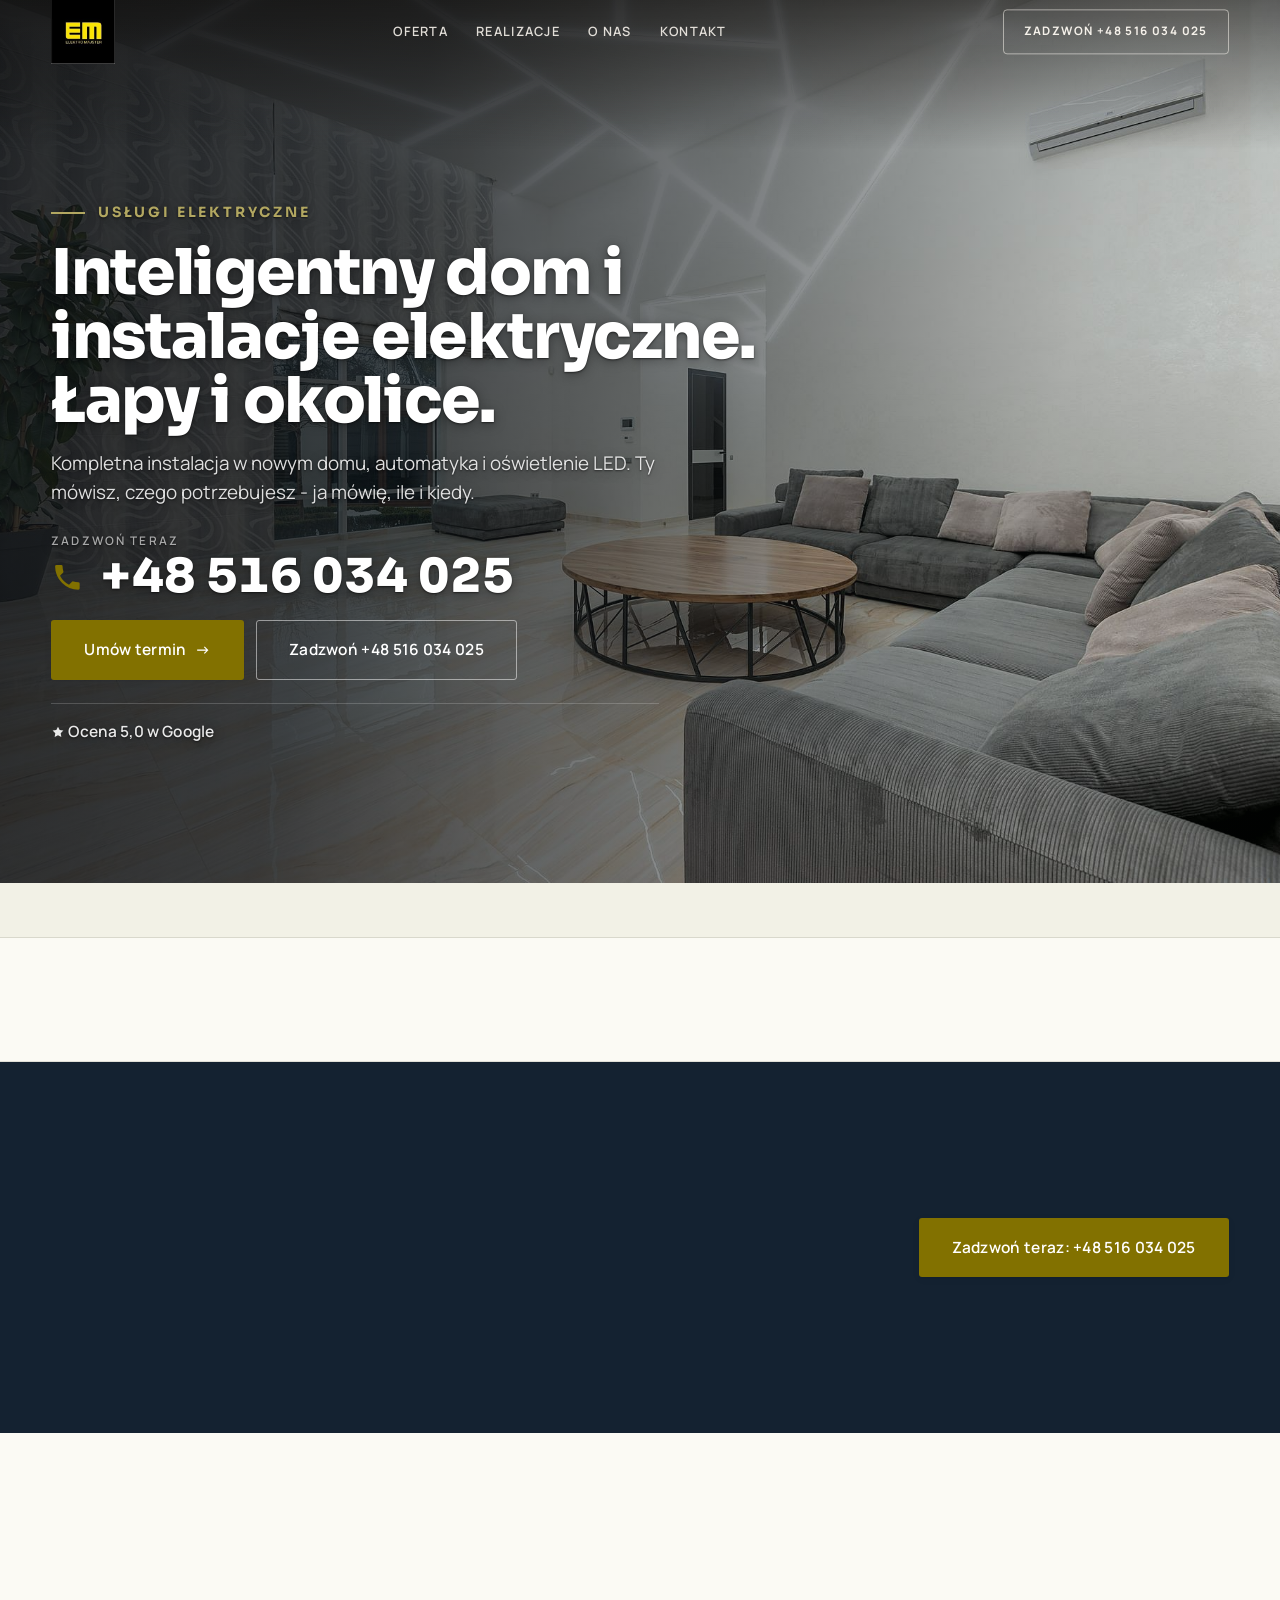
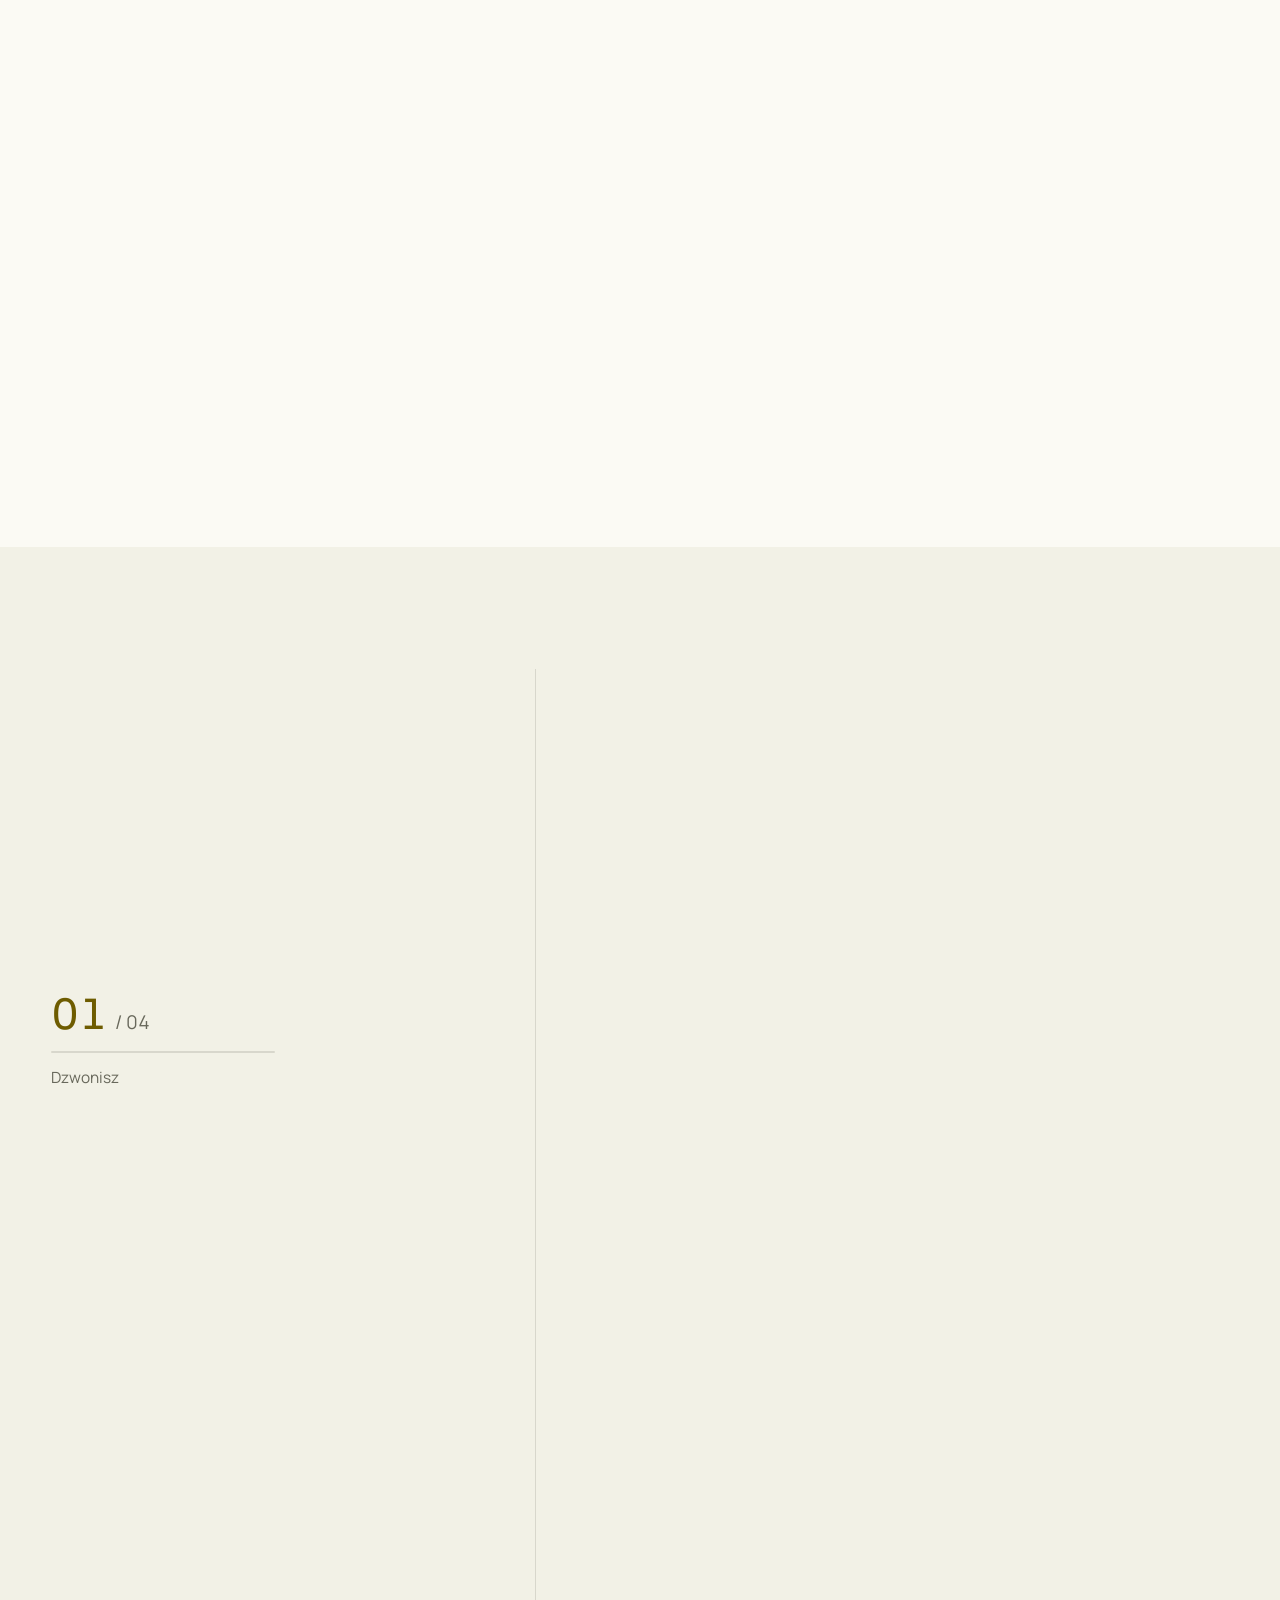
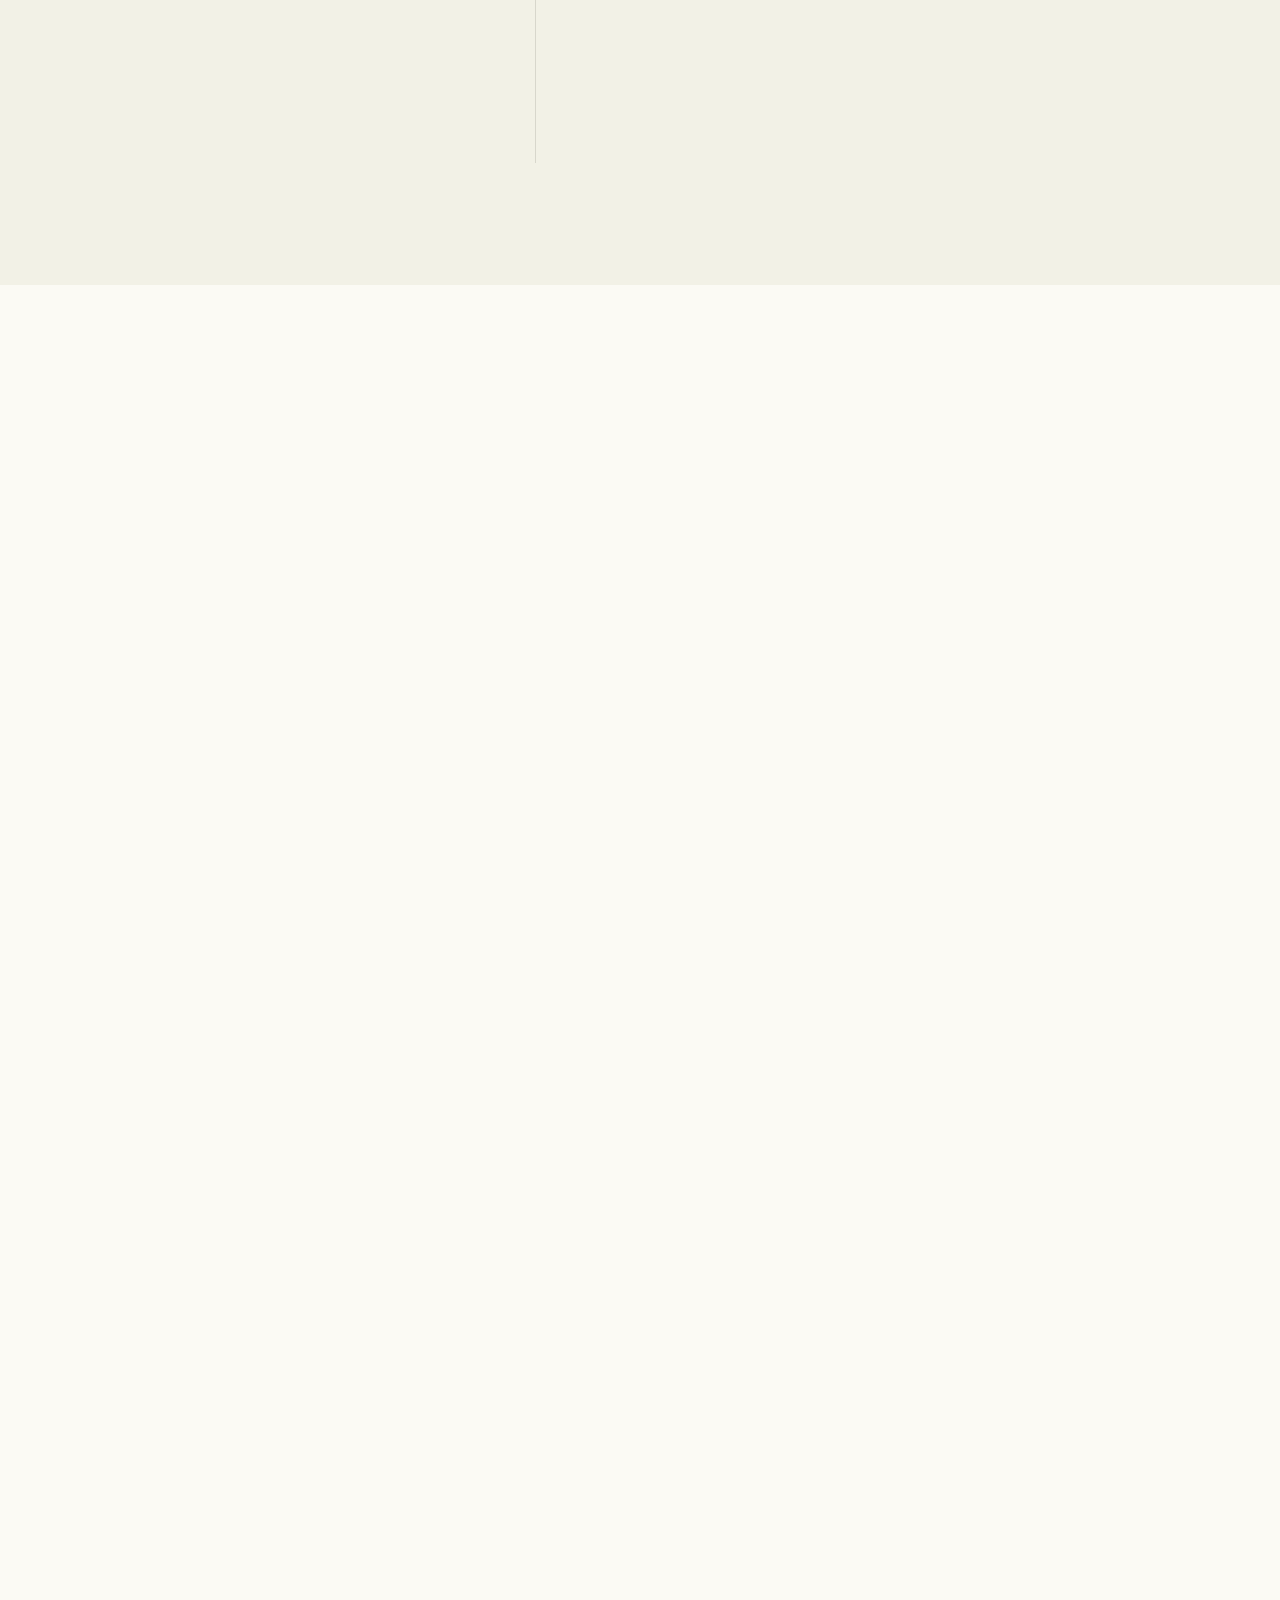
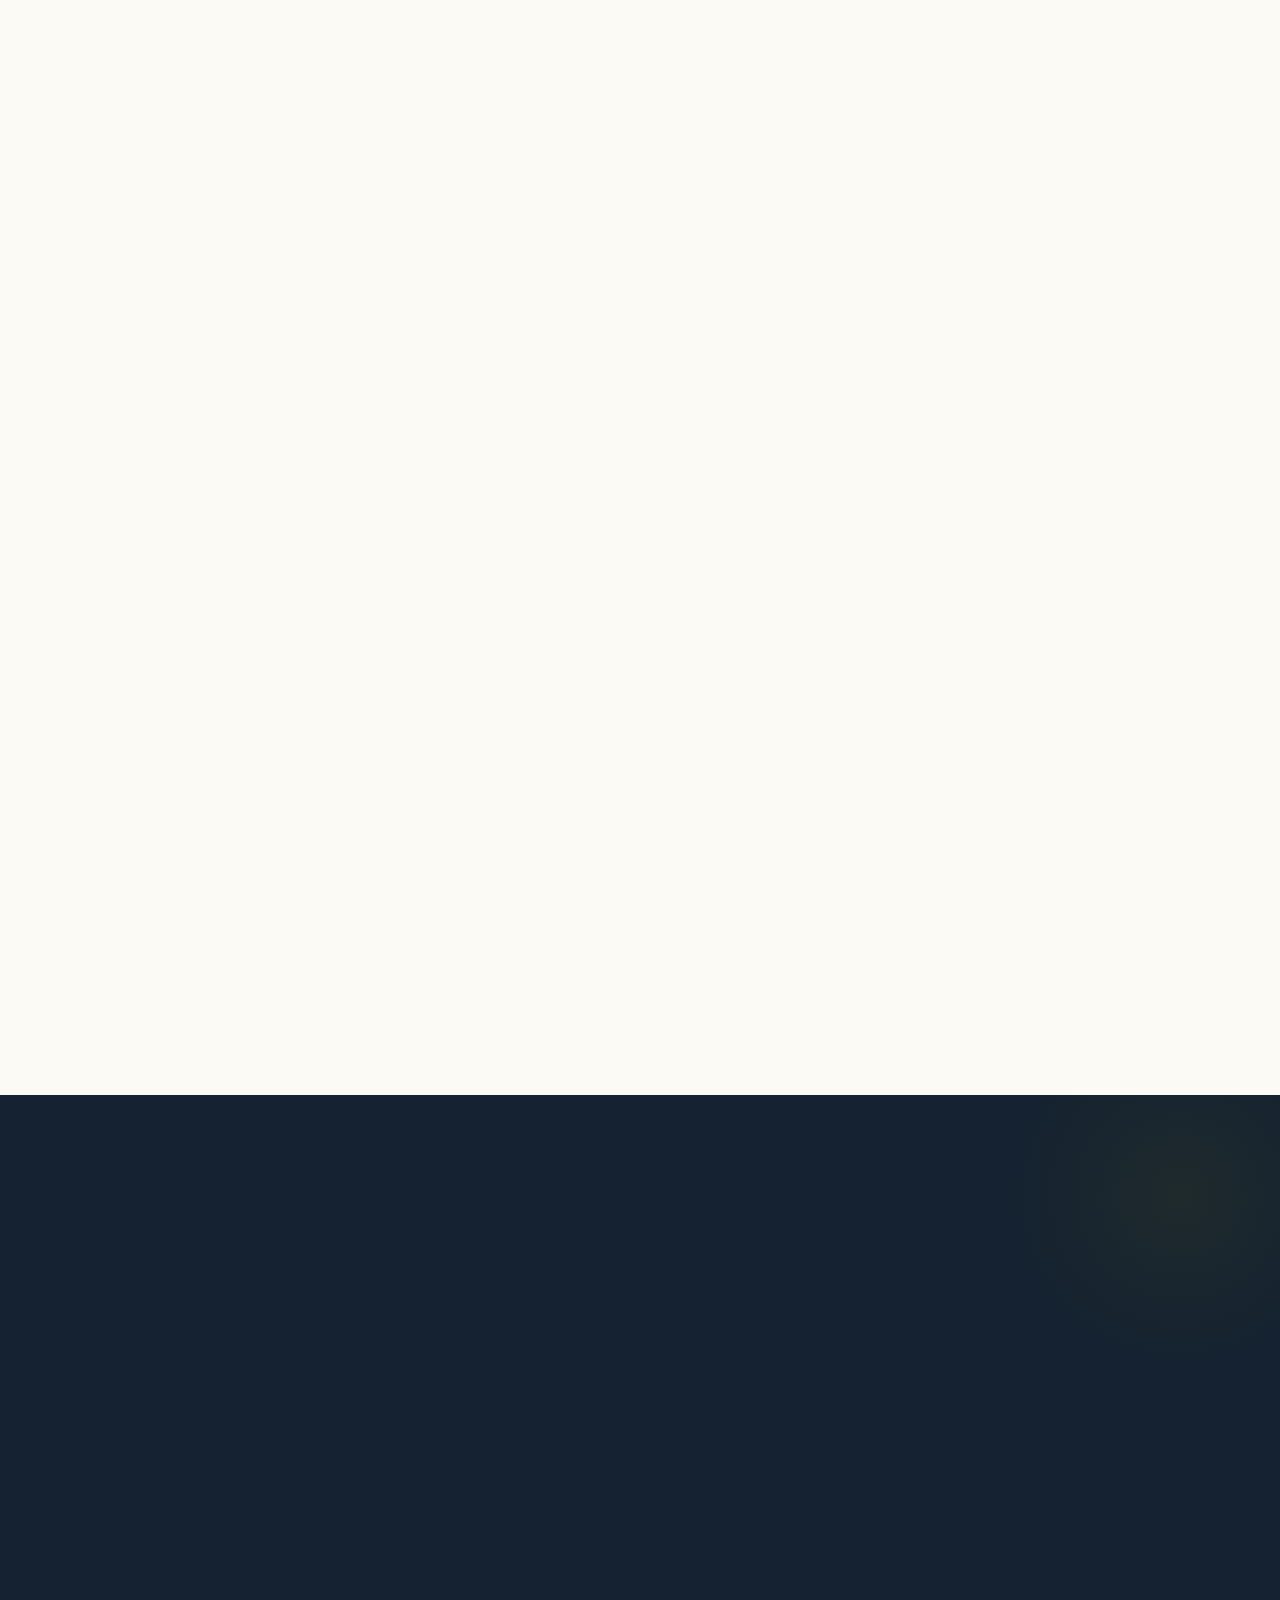
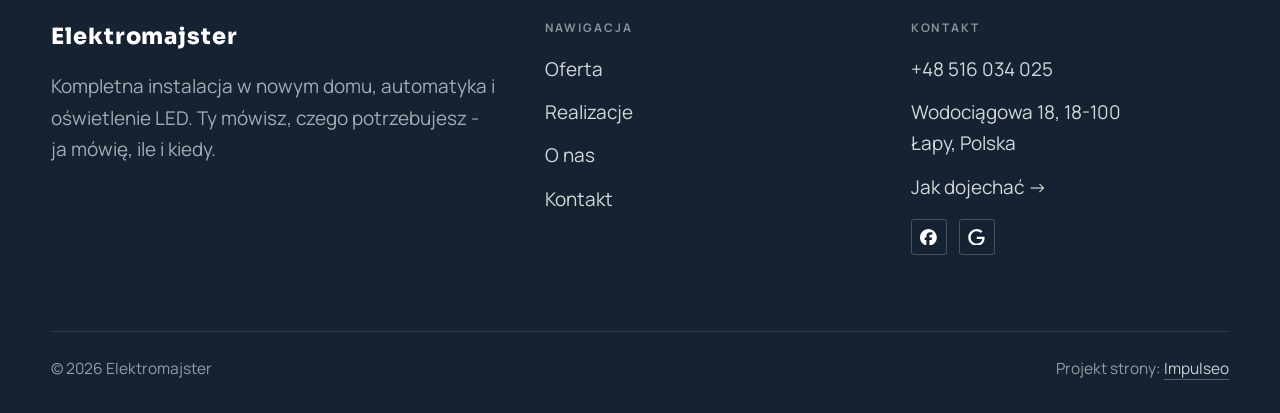
==== index.html @ fa6dbf7b "Strona demo: elektromajster" ====
<!DOCTYPE html>
<html lang="pl">
<head>
<meta charset="UTF-8">
<meta name="viewport" content="width=device-width, initial-scale=1.0">
<title>Elektromajster - elektryk z dojazdem</title>
<meta name="description" content="Elektryk w Łapach z dojazdem. Inteligentny dom, automatyka, oświetlenie LED i kompletne instalacje. Cenę znasz przed robotą. Zadzwoń: +48 516 034 025.">
<link rel="canonical" href="https://impulseo-pl.github.io/elektromajster/">
<meta name="robots" content="noindex, nofollow">
<meta property="og:type" content="website">
<meta property="og:locale" content="pl_PL">
<meta property="og:site_name" content="Elektromajster">
<meta property="og:title" content="Elektromajster - elektryk z dojazdem">
<meta property="og:description" content="Elektryk w Łapach z dojazdem. Inteligentny dom, automatyka, oświetlenie LED i kompletne instalacje. Cenę znasz przed robotą. Zadzwoń: +48 516 034 025.">
<meta property="og:url" content="https://impulseo-pl.github.io/elektromajster/">
<meta property="og:image" content="https://impulseo-pl.github.io/elektromajster/img/og.jpg">
<meta property="og:image:width" content="1200">
<meta property="og:image:height" content="630">
<meta name="twitter:card" content="summary_large_image">
<script type="application/ld+json">{"@context": "https://schema.org", "@type": "Electrician", "name": "Elektromajster", "url": "https://impulseo-pl.github.io/elektromajster/", "telephone": "+48516034025", "image": "https://impulseo-pl.github.io/elektromajster/img/og.jpg", "areaServed": "Łapy", "sameAs": ["https://maps.google.com/?cid=16073012618360653620&g_mp=Cidnb29nbGUubWFwcy5wbGFjZXMudjEuUGxhY2VzLlNlYXJjaFRleHQQAhgEIAA", "https://www.facebook.com/elektromajsterpodlasie/"]}</script>
<link rel="preconnect" href="https://fonts.googleapis.com">
<link rel="preconnect" href="https://fonts.gstatic.com" crossorigin>
<link href="https://fonts.googleapis.com/css2?family=Sora:wght@600;700;800&family=Manrope:wght@400;500;600&display=swap" rel="stylesheet">
<link rel="stylesheet" href="assets/styles.css?v=f74909f0">
</head>
<body>

<header class="nav">
  <div class="wrap nav-inner">
    <a class="brand brand-has-logo" href="index.html"><img class="brand-logo" src="img/logo.jpg" alt="Elektromajster" width="220" height="220" decoding="async"></a>
    <nav class="nav-links">
      <a href="oferta.html">Oferta</a>
      <a href="realizacje.html">Realizacje</a>
      <a href="o-nas.html">O nas</a>
      <a href="kontakt.html">Kontakt</a>
      <a href="tel:+48516034025" class="btn btn-accent">Zadzwoń +48 516 034 025</a>
    </nav>
    <button class="nav-toggle" aria-label="Menu"><span></span><span></span><span></span></button>
  </div>
</header>

<main>
<section class="hero-fach">
  <img class="hf-photo" src="img/hero.jpg" fetchpriority="high" data-rotate="img/g2.jpg|img/g3.jpg" alt="Elektromajster" width="1880" height="1255">
  <div class="hf-panel">
    <div class="hf-inner">
      <span class="hf-kicker">Usługi elektryczne</span>
      <h1 class="hf-title">Inteligentny dom i instalacje elektryczne. Łapy i okolice. <em></em></h1>
      <p class="hf-lead">Kompletna instalacja w nowym domu, automatyka i oświetlenie LED. Ty mówisz, czego potrzebujesz - ja mówię, ile i kiedy.</p>
      <a class="hf-phone" href="tel:+48516034025"><span class="hf-phone-lab">Zadzwoń teraz</span><span class="hf-phone-num"><svg class="ico-tel" width="16" height="16" viewBox="0 0 24 24" fill="none" aria-hidden="true"><path d="M6.6 10.8a15.5 15.5 0 0 0 6.6 6.6l2.2-2.2a1 1 0 0 1 1-.24 11.4 11.4 0 0 0 3.6.58 1 1 0 0 1 1 1V20a1 1 0 0 1-1 1A17 17 0 0 1 3 4a1 1 0 0 1 1-1h3.5a1 1 0 0 1 1 1c0 1.25.2 2.46.58 3.6a1 1 0 0 1-.25 1l-2.23 2.2Z" fill="currentColor"/></svg> +48 516 034 025</span></a>
      <div class="hf-actions">
        <a href="kontakt.html" class="btn btn-accent">Umów termin <span class="arr">→</span></a>
        <a href="tel:+48516034025" class="btn btn-ghost hf-ghost">Zadzwoń +48 516 034 025</a>
      </div>
      <div class="hf-trust"><svg class="ico-star" width="14" height="14" viewBox="0 0 24 24" style="vertical-align:-2px" aria-hidden="true"><path d="M12 2.8l2.85 5.8 6.4.93-4.63 4.5 1.1 6.37L12 17.4l-5.72 3 1.1-6.37-4.63-4.5 6.4-.93L12 2.8Z" fill="currentColor"/></svg> Ocena 5,0 w Google</div>
    </div>
  </div>
</section>
<section class="fach-promise">
  <div class="wrap">
    <ul class="fp-row reveal"><li>Bezpłatna wycena</li><li>Dojazd: Łapy i okolice</li><li>Inteligentny dom i automatyka</li></ul>
  </div>
</section>
<section class="opinie-mini" aria-label="Opinie klientów">
  <div class="wrap">
    <div class="om-row">
      <div class="om-item reveal"><blockquote>„Profesjonalne doradztwo jak i samo wykonawstwo , GORĄCO POLECAM !”</blockquote><span class="om-autor">Dariusz Jachimczuk</span></div>
      <div class="om-item reveal"><blockquote>„Dobry fachowiec.”</blockquote><span class="om-autor">Maciek L</span></div>
      <div class="om-item reveal"><blockquote>„Pełna profeska”</blockquote><span class="om-autor">Paweł Kul</span></div>
    </div>
  </div>
</section>
<section class="awaria">
  <div class="wrap">
      <div class="reveal">
        <h3>Awaria? Jestem pod telefonem.</h3>
        <p>Szybki dojazd na pilne zgłoszenia.</p>
      </div>
      <a class="btn btn-accent" href="tel:+48516034025">Zadzwoń teraz: +48 516 034 025</a>
  </div>
</section>
<section class="gateways-band">
  <div class="wrap">
    <div class="gateways">
      <a href="oferta.html" class="gateway reveal"><img src="img/g11.jpg" alt="Awarie i usterki" loading="lazy" width="1880" height="1253" decoding="async"><span class="g-ttl">Awarie i usterki</span></a>
      <a href="oferta.html" class="gateway reveal"><img src="img/g12.jpg" alt="Instalacje elektryczne" loading="lazy" width="1880" height="1254" decoding="async"><span class="g-ttl">Instalacje elektryczne</span></a>
      <a href="oferta.html" class="gateway reveal"><img src="img/g13.jpg" alt="Rozdzielnice i zabezpieczenia" loading="lazy" width="1880" height="1253" decoding="async"><span class="g-ttl">Rozdzielnice i zabezpieczenia</span></a>
    </div>
  </div>
</section>
<section class="proces proces-os fachowcy">
  <div class="wrap proc-grid">
    <div class="proc-side">
      <div class="head reveal">
        <span class="eyebrow">Jak pracuję</span>
        <h2>Wiesz, na czym stoisz - na każdym etapie</h2>
        <p>Od pierwszego telefonu do odbioru roboty - krok po kroku.</p>
      </div>
      <div class="proc-count" aria-hidden="true"><span class="pc-cur">01</span><span class="pc-all">/ 04</span></div>
      <div class="proc-bar" aria-hidden="true"><i></i></div>
      <p class="proc-now" aria-hidden="true">Dzwonisz</p>
    </div>
    <ol class="proces-line">
      <li class="reveal"><span class="pno">01</span><h3>Dzwonisz</h3><p>Opisujesz, co się dzieje. Od razu mówię, czy to pilne, czy może poczekać - i czy to w ogóle robota dla elektryka.</p></li>
      <li class="reveal"><span class="pno">02</span><h3>Znasz cenę</h3><p>Zanim wyjmę narzędzia, wiesz, ile zapłacisz. Wyjdzie coś nowego w ścianie - najpierw rozmawiamy, potem robię.</p></li>
      <li class="reveal"><span class="pno">03</span><h3>Wykonanie</h3><p>Zaczętej roboty nie zostawiam na „dokończę w przyszłym tygodniu”. Zaczęte kończę.</p></li>
      <li class="reveal"><span class="pno">04</span><h3>Odbiór</h3><p>Na koniec sprawdzam każdy obwód i pokazuję, jak wszystko działa. Dostajesz jasny rachunek.</p></li>
    </ol>
  </div>
</section>
<section>
  <div class="wrap">
    <div class="head reveal">
      <span class="eyebrow">Realizacje</span>
      <h2>Z ostatnich robót</h2>
      <p>Rozdzielnice, oświetlenie, nowe obwody - stan z dnia oddania, bez upiększania.</p>
    </div>
    <div class="gallery">
      <div class="tile t-two3 reveal"><img src="img/g1.jpg" alt="Elektromajster" loading="lazy" width="1556" height="2086" decoding="async"></div>
      <div class="tile t-third reveal"><img src="img/g4.jpg" alt="Elektromajster" loading="lazy" width="1538" height="1134" decoding="async"></div>
      <div class="tile t-third reveal"><img src="img/g5.jpg" alt="Elektromajster" loading="lazy" width="1600" height="2133" decoding="async"></div>
      <div class="tile t-third reveal"><img src="img/g6.jpg" alt="Elektromajster" loading="lazy" width="1564" height="1168" decoding="async"></div>
      <div class="tile t-third reveal"><img src="img/g7.jpg" alt="Elektromajster" loading="lazy" width="1560" height="1160" decoding="async"></div>
    </div>
    <div style="margin-top:var(--space-7)" class="reveal"><a href="realizacje.html" class="btn btn-accent">Pełna galeria <span class="arr">→</span></a></div>
  </div>
</section>
<section class="fach-uslugi">
  <div class="wrap">
    <div class="head reveal">
      <span class="eyebrow">Oferta</span>
      <h2>Zakres robót</h2>
      <p>Najczęstsze zlecenia. Przy każdym piszę, co wchodzi w zakres.</p>
    </div>
    <ul class="fu-list">
      <li class="fu-row reveal"><div class="fu-name">Awarie i usterki</div><div class="fu-desc">Nagle zgasła połowa mieszkania? Bezpiecznik wybija po włączeniu czajnika?</div><a class="fu-cta" href="kontakt.html">Wycena <span class="arr">→</span></a></li>
      <li class="fu-row reveal"><div class="fu-name">Instalacje elektryczne</div><div class="fu-desc">Budujesz dom albo robisz generalny remont? Rozprowadzam instalację od tablicy po ostatnie gniazdko: obwody, bruzdy, puszki, a na koniec pomiary z protokołem, zanim cokolwiek zniknie pod tynkiem.</div><a class="fu-cta" href="kontakt.html">Wycena <span class="arr">→</span></a></li>
      <li class="fu-row reveal"><div class="fu-name">Rozdzielnice i zabezpieczenia</div><div class="fu-desc">Dokładam różnicówki i ochronniki przepięciowe do starszych tablic. Różnicówka odcina prąd, zanim zrobi krzywdę człowiekowi, ochronnik zbiera przepięcie po burzy, zanim dojdzie do sprzętu.</div><a class="fu-cta" href="kontakt.html">Wycena <span class="arr">→</span></a></li>
      <li class="fu-row reveal"><div class="fu-name">Oświetlenie i LED</div><div class="fu-desc">Zakładam oświetlenie w domu i na zewnątrz: lampy, taśmy LED, światło z czujnikiem ruchu nad wejściem i przy furtce.</div><a class="fu-cta" href="kontakt.html">Wycena <span class="arr">→</span></a></li>
      <li class="fu-row reveal"><div class="fu-name">Gniazdka, włączniki i osprzęt</div><div class="fu-desc">Po remoncie osprzęt ma pasować do wnętrza, więc ramki i kolory dobieramy razem, zanim kupisz.</div><a class="fu-cta" href="kontakt.html">Wycena <span class="arr">→</span></a></li>
      <li class="fu-row reveal"><div class="fu-name">Inteligentny dom i automatyka</div><div class="fu-desc">Sterowanie światłem, roletami i ogrzewaniem z jednego miejsca. Okablowanie pod system planuję razem z instalacją, zanim ściany pójdą pod tynk.</div><a class="fu-cta" href="kontakt.html">Wycena <span class="arr">→</span></a></li>
    </ul>
    <div style="margin-top:var(--space-7)" class="reveal"><a href="oferta.html" class="btn btn-ghost">Pełna oferta <span class="arr">→</span></a></div>
  </div>
</section>
<section class="stopklatka" aria-hidden="true">
  <div class="stk-bg" style="background-image:url(img/g14.jpg)"></div>
</section>
<section class="opinie">
  <div class="wrap">
    <div class="head center reveal">
      <span class="eyebrow">Opinie</span>
      <h2>Co mówią klienci</h2>
    </div>
    <p class="op-meta reveal"><span class="g-badge"><svg class="gb-ico" viewBox="0 0 24 24" width="18" height="18" aria-hidden="true"><path fill="#4285F4" d="M22.56 12.25c0-.78-.07-1.53-.2-2.25H12v4.26h5.92c-.26 1.37-1.04 2.53-2.21 3.31v2.77h3.57c2.08-1.92 3.28-4.74 3.28-8.09z"/><path fill="#34A853" d="M12 23c2.97 0 5.46-.98 7.28-2.66l-3.57-2.77c-.98.66-2.23 1.06-3.71 1.06-2.86 0-5.29-1.93-6.16-4.53H2.18v2.84C3.99 20.53 7.7 23 12 23z"/><path fill="#FBBC05" d="M5.84 14.09c-.22-.66-.35-1.36-.35-2.09s.13-1.43.35-2.09V7.07H2.18C1.43 8.55 1 10.22 1 12s.43 3.45 1.18 4.93l2.85-2.22.81-.62z"/><path fill="#EA4335" d="M12 5.38c1.62 0 3.06.56 4.21 1.64l3.15-3.15C17.45 2.09 14.97 1 12 1 7.7 1 3.99 3.47 2.18 7.07l3.66 2.84c.87-2.6 3.3-4.53 6.16-4.53z"/></svg><b class="gb-ocena">5,0</b><svg class="gb-stars" viewBox="0 0 90 18" width="74" height="14.8" aria-hidden="true"><g fill="currentColor" opacity=".26"><path transform="translate(0,0)" d="M9 1.6l2.2 4.46 4.92.72-3.56 3.47.84 4.9L9 12.74l-4.4 2.31.84-4.9L1.88 6.68l4.92-.72L9 1.6Z"/><path transform="translate(18,0)" d="M9 1.6l2.2 4.46 4.92.72-3.56 3.47.84 4.9L9 12.74l-4.4 2.31.84-4.9L1.88 6.68l4.92-.72L9 1.6Z"/><path transform="translate(36,0)" d="M9 1.6l2.2 4.46 4.92.72-3.56 3.47.84 4.9L9 12.74l-4.4 2.31.84-4.9L1.88 6.68l4.92-.72L9 1.6Z"/><path transform="translate(54,0)" d="M9 1.6l2.2 4.46 4.92.72-3.56 3.47.84 4.9L9 12.74l-4.4 2.31.84-4.9L1.88 6.68l4.92-.72L9 1.6Z"/><path transform="translate(72,0)" d="M9 1.6l2.2 4.46 4.92.72-3.56 3.47.84 4.9L9 12.74l-4.4 2.31.84-4.9L1.88 6.68l4.92-.72L9 1.6Z"/></g><clipPath id="gs1000"><rect x="0" y="0" width="90.0" height="18"/></clipPath><g fill="#FBBC04" clip-path="url(#gs1000)"><path transform="translate(0,0)" d="M9 1.6l2.2 4.46 4.92.72-3.56 3.47.84 4.9L9 12.74l-4.4 2.31.84-4.9L1.88 6.68l4.92-.72L9 1.6Z"/><path transform="translate(18,0)" d="M9 1.6l2.2 4.46 4.92.72-3.56 3.47.84 4.9L9 12.74l-4.4 2.31.84-4.9L1.88 6.68l4.92-.72L9 1.6Z"/><path transform="translate(36,0)" d="M9 1.6l2.2 4.46 4.92.72-3.56 3.47.84 4.9L9 12.74l-4.4 2.31.84-4.9L1.88 6.68l4.92-.72L9 1.6Z"/><path transform="translate(54,0)" d="M9 1.6l2.2 4.46 4.92.72-3.56 3.47.84 4.9L9 12.74l-4.4 2.31.84-4.9L1.88 6.68l4.92-.72L9 1.6Z"/><path transform="translate(72,0)" d="M9 1.6l2.2 4.46 4.92.72-3.56 3.47.84 4.9L9 12.74l-4.4 2.31.84-4.9L1.88 6.68l4.92-.72L9 1.6Z"/></g></svg><span class="gb-txt">w Google</span></span></p>
    <p class="op-meta reveal"><a class="op-google" href="https://maps.google.com/?cid=16073012618360653620&amp;g_mp=Cidnb29nbGUubWFwcy5wbGFjZXMudjEuUGxhY2VzLlNlYXJjaFRleHQQAhgEIAA" target="_blank" rel="noopener"><svg class="op-g-ico" viewBox="0 0 24 24" width="17" height="17" aria-hidden="true"><path fill="#4285F4" d="M22.56 12.25c0-.78-.07-1.53-.2-2.25H12v4.26h5.92c-.26 1.37-1.04 2.53-2.21 3.31v2.77h3.57c2.08-1.92 3.28-4.74 3.28-8.09z"/><path fill="#34A853" d="M12 23c2.97 0 5.46-.98 7.28-2.66l-3.57-2.77c-.98.66-2.23 1.06-3.71 1.06-2.86 0-5.29-1.93-6.16-4.53H2.18v2.84C3.99 20.53 7.7 23 12 23z"/><path fill="#FBBC05" d="M5.84 14.09c-.22-.66-.35-1.36-.35-2.09s.13-1.43.35-2.09V7.07H2.18C1.43 8.55 1 10.22 1 12s.43 3.45 1.18 4.93l2.85-2.22.81-.62z"/><path fill="#EA4335" d="M12 5.38c1.62 0 3.06.56 4.21 1.64l3.15-3.15C17.45 2.09 14.97 1 12 1 7.7 1 3.99 3.47 2.18 7.07l3.66 2.84c.87-2.6 3.3-4.53 6.16-4.53z"/></svg><span>Zobacz opinie w Google</span><span class="arr">→</span></a></p>
    <div class="opinie-grid">
      <figure class="op-card reveal"><span class="op-star"><svg class="ico-star" width="14" height="14" viewBox="0 0 24 24" style="vertical-align:-2px" aria-hidden="true"><path d="M12 2.8l2.85 5.8 6.4.93-4.63 4.5 1.1 6.37L12 17.4l-5.72 3 1.1-6.37-4.63-4.5 6.4-.93L12 2.8Z" fill="currentColor"/></svg><svg class="ico-star" width="14" height="14" viewBox="0 0 24 24" style="vertical-align:-2px" aria-hidden="true"><path d="M12 2.8l2.85 5.8 6.4.93-4.63 4.5 1.1 6.37L12 17.4l-5.72 3 1.1-6.37-4.63-4.5 6.4-.93L12 2.8Z" fill="currentColor"/></svg><svg class="ico-star" width="14" height="14" viewBox="0 0 24 24" style="vertical-align:-2px" aria-hidden="true"><path d="M12 2.8l2.85 5.8 6.4.93-4.63 4.5 1.1 6.37L12 17.4l-5.72 3 1.1-6.37-4.63-4.5 6.4-.93L12 2.8Z" fill="currentColor"/></svg><svg class="ico-star" width="14" height="14" viewBox="0 0 24 24" style="vertical-align:-2px" aria-hidden="true"><path d="M12 2.8l2.85 5.8 6.4.93-4.63 4.5 1.1 6.37L12 17.4l-5.72 3 1.1-6.37-4.63-4.5 6.4-.93L12 2.8Z" fill="currentColor"/></svg><svg class="ico-star" width="14" height="14" viewBox="0 0 24 24" style="vertical-align:-2px" aria-hidden="true"><path d="M12 2.8l2.85 5.8 6.4.93-4.63 4.5 1.1 6.37L12 17.4l-5.72 3 1.1-6.37-4.63-4.5 6.4-.93L12 2.8Z" fill="currentColor"/></svg></span><blockquote>Profesjonalne doradztwo jak i samo wykonawstwo , GORĄCO POLECAM !</blockquote><span class="op-autor">Dariusz Jachimczuk</span></figure>
      <figure class="op-card reveal"><span class="op-star"><svg class="ico-star" width="14" height="14" viewBox="0 0 24 24" style="vertical-align:-2px" aria-hidden="true"><path d="M12 2.8l2.85 5.8 6.4.93-4.63 4.5 1.1 6.37L12 17.4l-5.72 3 1.1-6.37-4.63-4.5 6.4-.93L12 2.8Z" fill="currentColor"/></svg><svg class="ico-star" width="14" height="14" viewBox="0 0 24 24" style="vertical-align:-2px" aria-hidden="true"><path d="M12 2.8l2.85 5.8 6.4.93-4.63 4.5 1.1 6.37L12 17.4l-5.72 3 1.1-6.37-4.63-4.5 6.4-.93L12 2.8Z" fill="currentColor"/></svg><svg class="ico-star" width="14" height="14" viewBox="0 0 24 24" style="vertical-align:-2px" aria-hidden="true"><path d="M12 2.8l2.85 5.8 6.4.93-4.63 4.5 1.1 6.37L12 17.4l-5.72 3 1.1-6.37-4.63-4.5 6.4-.93L12 2.8Z" fill="currentColor"/></svg><svg class="ico-star" width="14" height="14" viewBox="0 0 24 24" style="vertical-align:-2px" aria-hidden="true"><path d="M12 2.8l2.85 5.8 6.4.93-4.63 4.5 1.1 6.37L12 17.4l-5.72 3 1.1-6.37-4.63-4.5 6.4-.93L12 2.8Z" fill="currentColor"/></svg><svg class="ico-star" width="14" height="14" viewBox="0 0 24 24" style="vertical-align:-2px" aria-hidden="true"><path d="M12 2.8l2.85 5.8 6.4.93-4.63 4.5 1.1 6.37L12 17.4l-5.72 3 1.1-6.37-4.63-4.5 6.4-.93L12 2.8Z" fill="currentColor"/></svg></span><blockquote>Dobry fachowiec. Instalacja wykonana wzorowo. Polecam</blockquote><span class="op-autor">Maciek L</span></figure>
      <figure class="op-card reveal"><span class="op-star"><svg class="ico-star" width="14" height="14" viewBox="0 0 24 24" style="vertical-align:-2px" aria-hidden="true"><path d="M12 2.8l2.85 5.8 6.4.93-4.63 4.5 1.1 6.37L12 17.4l-5.72 3 1.1-6.37-4.63-4.5 6.4-.93L12 2.8Z" fill="currentColor"/></svg><svg class="ico-star" width="14" height="14" viewBox="0 0 24 24" style="vertical-align:-2px" aria-hidden="true"><path d="M12 2.8l2.85 5.8 6.4.93-4.63 4.5 1.1 6.37L12 17.4l-5.72 3 1.1-6.37-4.63-4.5 6.4-.93L12 2.8Z" fill="currentColor"/></svg><svg class="ico-star" width="14" height="14" viewBox="0 0 24 24" style="vertical-align:-2px" aria-hidden="true"><path d="M12 2.8l2.85 5.8 6.4.93-4.63 4.5 1.1 6.37L12 17.4l-5.72 3 1.1-6.37-4.63-4.5 6.4-.93L12 2.8Z" fill="currentColor"/></svg><svg class="ico-star" width="14" height="14" viewBox="0 0 24 24" style="vertical-align:-2px" aria-hidden="true"><path d="M12 2.8l2.85 5.8 6.4.93-4.63 4.5 1.1 6.37L12 17.4l-5.72 3 1.1-6.37-4.63-4.5 6.4-.93L12 2.8Z" fill="currentColor"/></svg><svg class="ico-star" width="14" height="14" viewBox="0 0 24 24" style="vertical-align:-2px" aria-hidden="true"><path d="M12 2.8l2.85 5.8 6.4.93-4.63 4.5 1.1 6.37L12 17.4l-5.72 3 1.1-6.37-4.63-4.5 6.4-.93L12 2.8Z" fill="currentColor"/></svg></span><blockquote>Pełna profeska</blockquote><span class="op-autor">Paweł Kul</span></figure>
    </div>
  </div>
</section>
<section class="obszar">
  <div class="wrap">
    <div class="head center reveal">
      <span class="eyebrow">Obszar działania</span>
      <h2>Dojeżdżamy do Ciebie</h2>
    </div>
    <p class="obszar-txt reveal" style="text-align:center;max-width:60ch;margin:0 auto 1.4rem">Najczęściej pracuję w Łapach i okolicy: Białystok, Wysokie Mazowieckie, Choroszcz, Juchnowiec Kościelny. Sąsiednie miejscowości też - wystarczy zapytać przy telefonie.</p>
    <ul class="obszar-list reveal"><li class="is-home">Łapy</li><li>+ okolice</li></ul>
    <div class="obszar-mapa reveal" style="margin-top:var(--space-7)">
      <iframe title="Obszar działania - Łapy i okolice" src="https://maps.google.com/maps?q=52.9937424%2C22.8957769&amp;z=11&amp;output=embed" loading="lazy" referrerpolicy="no-referrer-when-downgrade" style="width:100%;height:clamp(280px,38vh,420px);border:0;display:block;border-radius:var(--r-md)"></iframe>
    </div>
  </div>
</section>
<section class="faq-klinika">
  <div class="wrap">
    <div class="head center reveal">
      <span class="eyebrow">Częste pytania</span>
      <h2>Dobrze wiedzieć</h2>
    </div>
    <div class="faq-list">
      <details class="faq-item reveal"><summary>Ile to będzie kosztowało?</summary><p>Zależy, co się dzieje - dlatego wypytuję przez telefon i od razu podaję widełki. Ostateczną cenę ustalamy przy oględzinach, zanim zacznę.</p></details>
      <details class="faq-item reveal"><summary>Czy wycena jest płatna?</summary><p>Za obejrzenie i wycenę nie biorę pieniędzy. Płacisz za robotę, nie za rozmowę o niej.</p></details>
      <details class="faq-item reveal"><summary>Jak szybko przyjedziesz?</summary><p>Brak prądu w całym domu to pilny wyjazd - przestawiam grafik. Dołożenie gniazdka spokojnie poczeka na umówiony termin.</p></details>
      <details class="faq-item reveal"><summary>Czy dostanę fakturę?</summary><p>Tak, na firmę albo na osobę prywatną. Dokument dostajesz od razu - razem z protokołem, jeśli robiłem pomiary.</p></details>
      <details class="faq-item reveal"><summary>Mam starą instalację. Muszę wymieniać wszystko?</summary><p>Aluminium w ścianach to jeszcze nie wyrok, ale ma swoje lata i lubi luzujące się zaciski. Mówię wprost, co wymienić od razu, a co można zaplanować - z cenami, żebyś mógł rozłożyć to w czasie.</p></details>
      <details class="faq-item reveal"><summary>Co, jeśli po naprawie coś dalej nie gra?</summary><p>Wracam i mierzę jeszcze raz. Moja wina - poprawiam za darmo; wyszło coś nowego - mówię wprost, co i za ile.</p></details>
    </div>
  </div>
</section>
<section class="cta">
  <div class="wrap">
    <div class="reveal">
      <span class="eyebrow">Współpraca</span>
      <h2>Potrzebujesz fachowca? Wycenię za darmo.</h2>
      <p>Zadzwoń lub napisz - przyjadę, obejrzę i podam jasną cenę. Bez zobowiązań.</p>
    </div>
    <div class="cta-actions reveal">
      <a href="kontakt.html" class="btn btn-light">Umów termin <span class="arr">→</span></a>
      <a href="tel:+48516034025" class="btn btn-ghost btn-ghost-cta">+48 516 034 025</a>
    </div>
  </div>
</section>
</main>

<footer>
  <div class="wrap">
    <div class="foot-grid">
      <div class="foot-brand">
        <div class="name">Elektromajster</div>
        <p>Kompletna instalacja w nowym domu, automatyka i oświetlenie LED. Ty mówisz, czego potrzebujesz - ja mówię, ile i kiedy.</p>
      </div>
      <div class="foot-col">
        <h4>Nawigacja</h4>
        <a href="oferta.html">Oferta</a>
        <a href="realizacje.html">Realizacje</a>
        <a href="o-nas.html">O nas</a>
        <a href="kontakt.html">Kontakt</a>
      </div>
      <div class="foot-col">
        <h4>Kontakt</h4>
        <a href="tel:+48516034025">+48 516 034 025</a>
        <p>Wodociągowa 18, 18-100 Łapy, Polska</p>
        <a href="https://maps.google.com/?cid=16073012618360653620&g_mp=Cidnb29nbGUubWFwcy5wbGFjZXMudjEuUGxhY2VzLlNlYXJjaFRleHQQAhgEIAA" target="_blank" rel="noopener">Jak dojechać →</a>
      <div class="foot-soc">
        <a class="soc" href="https://www.facebook.com/elektromajsterpodlasie/" target="_blank" rel="noopener" aria-label="Facebook - Elektromajster"><svg viewBox="0 0 24 24" aria-hidden="true" focusable="false"><path d="M9.101 23.691v-7.98H6.627v-3.667h2.474v-1.58c0-4.085 1.848-5.978 5.858-5.978.401 0 .955.042 1.468.103a8.68 8.68 0 0 1 1.141.195v3.325a8.623 8.623 0 0 0-.653-.036 26.805 26.805 0 0 0-.733-.009c-.707 0-1.259.096-1.675.309a1.686 1.686 0 0 0-.679.622c-.258.42-.374.995-.374 1.752v1.297h3.919l-.386 2.103-.287 1.564h-3.246v8.245C19.396 23.238 24 18.179 24 12.044c0-6.627-5.373-12-12-12s-12 5.373-12 12c0 5.628 3.874 10.35 9.101 11.647Z" fill="currentColor"/></svg></a>
        <a class="soc" href="https://maps.google.com/?cid=16073012618360653620&g_mp=Cidnb29nbGUubWFwcy5wbGFjZXMudjEuUGxhY2VzLlNlYXJjaFRleHQQAhgEIAA" target="_blank" rel="noopener" aria-label="Google - Elektromajster"><svg viewBox="0 0 24 24" aria-hidden="true" focusable="false"><path d="M12.48 10.92v3.28h7.84c-.24 1.84-.853 3.187-1.787 4.133-1.147 1.147-2.933 2.4-6.053 2.4-4.827 0-8.6-3.893-8.6-8.72s3.773-8.72 8.6-8.72c2.6 0 4.507 1.027 5.907 2.347l2.307-2.307C18.747 1.44 16.133 0 12.48 0 5.867 0 .307 5.387.307 12s5.56 12 12.173 12c3.573 0 6.267-1.173 8.373-3.36 2.16-2.16 2.84-5.213 2.84-7.667 0-.76-.053-1.467-.173-2.053H12.48z" fill="currentColor"/></svg></a>
      </div>
      </div>
    </div>
    <div class="foot-bot">
      <span>© 2026 Elektromajster</span>
      <span>Projekt strony: <a class="foot-credit" href="https://impulseo.pl" target="_blank" rel="noopener">Impulseo</a></span>
    </div>
  </div>
</footer>
<div class="sticky-call"><a class="sc-call" href="tel:+48516034025"><svg class="ico-tel" width="16" height="16" viewBox="0 0 24 24" fill="none" aria-hidden="true"><path d="M6.6 10.8a15.5 15.5 0 0 0 6.6 6.6l2.2-2.2a1 1 0 0 1 1-.24 11.4 11.4 0 0 0 3.6.58 1 1 0 0 1 1 1V20a1 1 0 0 1-1 1A17 17 0 0 1 3 4a1 1 0 0 1 1-1h3.5a1 1 0 0 1 1 1c0 1.25.2 2.46.58 3.6a1 1 0 0 1-.25 1l-2.23 2.2Z" fill="currentColor"/></svg> Zadzwoń</a><a class="sc-quote" href="kontakt.html">Umów termin</a></div>
<div class="demo-wazne" data-do="2026-11-24" data-cykl="3" hidden><svg class="dw-ico" width="13" height="13" viewBox="0 0 24 24" fill="none" aria-hidden="true"><circle cx="12" cy="12" r="8.6" stroke="currentColor" stroke-width="1.8"/><path d="M12 7.2V12l3.3 2" stroke="currentColor" stroke-width="1.8" stroke-linecap="round"/></svg><span class="dw-txt"></span></div>

<script src="assets/main.js"></script>
</body>
</html>
---- assets/styles.css ----
/* ============================================================
   STOLBASZ — premium, architektoniczny B2B fit-out
   Jasna paleta, zero brązu. System wg premium-web-craft.
   Projekt strony: Impulseo (impulseo.pl)
   ============================================================ */

:root{
  /* PALETA — jasna, architektoniczna, chłodna */
  --paper:#f5f7fa;          /* główne tło */
  --paper-2:#e7edf3;        /* sekcje alternatywne (chłodny jasny szary) */
  --paper-3:#e7edf3;        /* delikatne wypełnienia */
  --ink:#142231;            /* tekst główny — chłodny grafit */
  --ink-soft:#2c3e52;       /* nagłówki drugorzędne */
  --muted:#697785;          /* tekst poboczny */
  --line:rgba(20,34,49,.12);/* hairline */
  --accent:#e8a00c;         /* stonowany petrol-slate — jedyny akcent */
  --accent-d:#c47f06;
  --accent-soft:rgba(232,160,12,.10);
  --dark:#142231;           /* sekcje ciemne (stopka/CTA) */

  /* HOVER ZDJĘĆ — JEDEN standard dla całego silnika (decyzja K. 04.08.2026, artefakt z wariantami).
     AKTUALNE (K.+Szymon 09.08.2026, wybór z artefaktu 6 wariantów): zoom 1.05 przy 1.4s -
     przy tak długim czasie mocniejszy kadr NIE skacze, tylko „oddycha". Poprzedni standard
     (1.02 / .55s z 04.08) odbierany jako dynamiczny i szybki.
     Spoczynek lekko przygaszony, ale TYLKO tam, gdzie jest mysz (@media hover:hover) —
     na telefonie zdjęcia zostają w pełnej jasności. */
  --img-zoom:1.05;                   /* K.+Szymon 09.08: wariant F z artefaktu porównawczego */
  --img-rest:brightness(.95) saturate(.99);
  --img-hot:brightness(1.06) saturate(1.05);
  --img-dur:1.4s;                    /* K.+Szymon 09.08 (wariant F): powoli = elegancko */
  --img-ease:cubic-bezier(.16,.84,.44,1);  /* miękki ogon, efekt „oddychania" */

  /* ODSTĘPY — skala 4/8 */
  --space-1:4px; --space-2:8px; --space-3:12px; --space-4:16px; --space-5:24px;
  --space-6:32px; --space-7:48px; --space-8:64px; --space-9:96px; --space-10:128px;

  /* TYPOGRAFIA — fluid clamp() (skala podbita 16.07.2026: większe, czytelniejsze litery — uwaga Adama) */
  --text-sm:clamp(.9rem,.87rem + .12vw,1rem);
  --text-base:clamp(1.08rem,1.04rem + .18vw,1.2rem);
  --text-lg:clamp(1.24rem,1.15rem + .34vw,1.44rem);
  --text-h3:clamp(1.34rem,1.22rem + .55vw,1.66rem);
  --text-h2:clamp(2.1rem,1.66rem + 2.1vw,3.1rem);
  --text-h1:clamp(2.9rem,2.1rem + 4vw,5.1rem);

  /* PROMIENIE — architektoniczne, raczej ostre */
  --r-sm:3px; --r-md:6px; --r-lg:10px;

  /* RUCH */
  --ease:cubic-bezier(.25,.46,.45,.94); --dur:.24s;

  /* CIENIE — miękkie, warstwowe */
  --sh-sm:0 1px 2px rgba(16,24,32,.04), 0 2px 8px rgba(16,24,32,.05);
  --sh-md:0 2px 6px rgba(16,24,32,.05), 0 12px 28px -8px rgba(16,24,32,.12);
  --sh-lg:0 6px 14px rgba(16,24,32,.07), 0 26px 56px -18px rgba(16,24,32,.22);

  --hairline:1px solid var(--line);

  --font-display:'Sora','Manrope',sans-serif;
  --font-body:'Manrope',sans-serif;
}

*{box-sizing:border-box;margin:0;padding:0}
html{scroll-behavior:smooth}
body{
  font-family:var(--font-body);
  font-size:var(--text-base);
  line-height:1.65;
  color:var(--ink);
  background:var(--paper);
  -webkit-font-smoothing:antialiased;
  text-rendering:optimizeLegibility;
}
img{max-width:100%;height:auto;display:block}  /* height:auto = width/height z atrybutów trzyma proporcje (TOP#12) */
a{color:inherit;text-decoration:none}

.wrap{width:min(92%,1180px);margin-inline:auto}
section{padding-block:clamp(52px,6.5vw,96px)}

h1,h2,h3{font-family:var(--font-display);font-weight:700;line-height:1.08;letter-spacing:-.02em;color:var(--ink)}
h1{font-size:var(--text-h1);letter-spacing:-.035em}
h2{font-size:var(--text-h2);letter-spacing:-.025em}
h3{font-size:var(--text-h3)}
/* MIARA — długość wiersza. WCAG 2.2 SC 1.4.8: max 80 znaków; Butterick: 45–90.
   68ch daje realnie 72–78 znaków polskiego tekstu, czyli z zapasem pod granicą.
   Wcześniej limit miał TYLKO <p> — <li>, <blockquote> i <dd> nie miały żadnego,
   i to jedyny powód, dla którego 23 bloki na dwóch oddanych stronach jadą po
   83–106 znaków w wierszu (pomiar 07.08.2026, bramka `miara`).
   ⚠️ Listy i definicje ograniczamy TYLKO bez klasy: `ul`/`ol` z klasą to u nas
   układ (siatki kafli, menu), a nie tekst ciągły — tam miarę wyznacza układ. */
/* 60ch, nie 68ch (K. 10.08): po zmianie fontów na węższe kroje (DM Sans i spółka)
   w 68ch mieściło się ~90 znaków - bramka pikselowa słusznie zgłaszała przekroczenie
   granicy 80. Pomiar na żywej przeglądarce: 60ch = 90 znaków, 53ch = ~78 znaków, czyli normę WCAG 1.4.8. */
:root{ --miara:53ch }
p{max-width:min(100%,var(--miara))}
blockquote,
ul:not([class])>li, ol:not([class])>li,
dl:not([class])>dd{max-width:min(100%,var(--miara))}

/* ⚠️ Świadomie BEZ wyjątku `.tile p,.card p,.svc p{max-width:none}`, choć nasuwa się sam:
   te akapity BYŁY już ograniczone (stare `p{max-width:65ch}`), więc „wyjątek" nie odblokowałby
   niczego nowego — tylko ROZLUŹNIŁ stan sprzed zmiany na wszystkich demach naraz.
   `figcaption` żadna z reguł wyżej nie dotyczy, więc też nie potrzebuje zwolnienia. */

/* ŁAMANIE. `balance` wyrównuje długości wierszy w nagłówku, `pretty` pilnuje ostatniego
   wiersza akapitu, żeby nie został w nim jeden wyraz. Obsługiwane od Chrome 117 /
   Safari 17.5; starsze przeglądarki po prostu ignorują tę własność.
   `text-wrap:pretty` nie występowało dotąd ANI RAZ w silniku ani w repo klientów. */
h1,h2,h3,.lead,.lede{text-wrap:balance}
p,li,blockquote,dd{text-wrap:pretty}

.eyebrow{
  font-family:var(--font-body);
  font-size:var(--text-sm);
  font-weight:600;
  letter-spacing:.18em;
  text-transform:uppercase;
  color:var(--accent);
  display:inline-flex;align-items:center;gap:var(--space-3);
}
/* flex:none + margin-top = kreska trzyma się PIERWSZEJ linii. Wcześniej align-items:center
   centrowało ją względem całego bloku i przy zawinięciu (długi kicker typu
   „…WNĘTRZ · LESZNO · OD 2019") druga linia lądowała z brzydkim wcięciem. */
.eyebrow{align-items:flex-start}
.eyebrow>*,.eyebrow{text-wrap:balance}   /* dlugi kicker lamal sie na sierote typu samo „2019" w drugiej linii */
.eyebrow::before{content:"";width:28px;height:1px;background:var(--accent);display:inline-block;flex:none;margin-top:.62em}

.muted{color:var(--muted)}
.lead{font-size:var(--text-lg);line-height:1.55;color:var(--ink-soft);max-width:50ch}

/* ---------- BUTTONS ---------- */
.btn{
  display:inline-flex;align-items:center;gap:var(--space-2);
  font-weight:600;font-size:var(--text-sm);letter-spacing:.02em;
  padding:var(--space-4) var(--space-6);
  border-radius:var(--r-sm);
  transition:transform var(--dur) var(--ease),box-shadow var(--dur) var(--ease),background var(--dur) var(--ease);
  cursor:pointer;border:1px solid transparent;
}
.btn-accent{background:var(--accent);color:#fff;box-shadow:var(--sh-sm)}
.btn-accent:hover{background:var(--accent-d);transform:translateY(-2px);box-shadow:var(--sh-md)}
.btn-accent:active{transform:translateY(0);box-shadow:var(--sh-sm)}
.btn-ghost{background:transparent;color:var(--ink);border-color:var(--line)}
.btn-ghost:hover{border-color:var(--accent);color:var(--accent);transform:translateY(-2px)}
.btn-light{background:#fff;color:var(--ink);box-shadow:var(--sh-sm)}
.btn-light:hover{transform:translateY(-2px);box-shadow:var(--sh-md)}
.btn .arr{transition:transform var(--dur) var(--ease)}
.btn:hover .arr{transform:translateX(4px)}

/* ---------- NAV ---------- */
.nav{
  position:sticky;top:0;z-index:50;
  background:color-mix(in srgb,var(--paper) 88%,transparent);
  backdrop-filter:saturate(140%) blur(10px);
  border-bottom:var(--hairline);
}
.nav-inner{display:flex;align-items:center;justify-content:space-between;gap:var(--space-5);height:72px}
/* ANTY-NACHODZENIE (K. 05.08.2026): długa nazwa firmy + przycisk z pełnym numerem nie mieściły się w pasku
   i flex ściskał linki PONIŻEJ ich treści - "Kontakt" wchodził na ramkę "Zadzwoń +48 ...". Teraz ustępuje
   nazwa marki (skrót wielokropkiem), a menu i przycisk nigdy się nie kurczą ani nie zachodzą na siebie. */
.brand{display:flex;flex-direction:column;line-height:1;min-width:0;flex:0 1 auto}
.brand .name{font-family:var(--font-display);font-weight:800;font-size:1.35rem;letter-spacing:.04em;white-space:nowrap;overflow:hidden;text-overflow:ellipsis}
.brand .sub{font-size:.62rem;letter-spacing:.34em;text-transform:uppercase;color:var(--muted);margin-top:5px;white-space:nowrap;overflow:hidden;text-overflow:ellipsis}
.nav-links{display:flex;align-items:center;gap:var(--space-6);flex:0 0 auto}
.nav-links a{font-size:var(--text-sm);font-weight:500;color:var(--ink-soft);position:relative;padding-block:4px;white-space:nowrap;transition:color var(--dur) var(--ease)}
.nav-links a::after{content:"";position:absolute;left:0;bottom:0;width:0;height:1.5px;background:var(--accent);transition:width var(--dur) var(--ease)}
.nav-links a:hover,.nav-links a.active{color:var(--ink)}
.nav-links a:hover::after,.nav-links a.active::after{width:100%}
.nav-links .btn{padding:var(--space-2) var(--space-5)}
/* przyciski w nav: właściwy kolor (przebij .nav-links a) + bez podkreślenia */
.nav-links a.btn-accent{color:#fff}
.nav-links a.btn-ghost,.nav-links a.btn-light{color:var(--ink)}
/* CTA w pasku: NIE podkreślenie spod linków menu, ale ten sam przelatujący błysk,
   co na wszystkich innych przyciskach (zgłoszenie K. 13.08.2026 - „na hero jest efekt
   światła przechodzącego przez przycisk, na navbarze go nie ma, a mają być identyczne").
   Reguła `.nav-links a::after` jest silniejsza od `.btn::after`, więc trzeba jej
   geometrię wyzerować i wpisać połysk z nazwy - samo `display:none` gasiło efekt. */
.nav-links a.btn::after{
  display:block;content:"";position:absolute;inset:0;z-index:-1;pointer-events:none;
  width:auto;height:auto;border-radius:inherit;   /* kasuje geometrię podkreślenia (width:0;height:1.5px) */
  background:linear-gradient(100deg,transparent 32%,rgba(255,255,255,.20) 50%,transparent 68%);
  translate:-120% 0}
@media (prefers-reduced-motion:no-preference){
  .nav-links a.btn:hover::after{translate:120% 0;transition:translate .75s var(--mt-ease,cubic-bezier(.16,.84,.44,1))}
}
.nav-toggle{display:none;background:none;border:none;cursor:pointer;flex-direction:column;gap:5px;padding:8px}
.nav-toggle span{width:24px;height:2px;background:var(--ink);transition:var(--dur)}
/* Ciasny zakres MIĘDZY menu mobilnym a pełnym pulpitem: zbijamy odstępy i nazwę marki,
   żeby wszystko zmieściło się naturalnie, zanim w ogóle dojdzie do skracania wielokropkiem. */
@media(max-width:1280px) and (min-width:921px){
  .nav-links{gap:var(--space-4)}
  .nav-links .btn{padding:var(--space-2) var(--space-4)}
  .brand .name{font-size:1.15rem}
}

/* ---------- HERO (split) ---------- */
.hero{position:relative;overflow:hidden;border-bottom:var(--hairline)}
.hero-grid{display:grid;grid-template-columns:1.05fr .95fr;gap:clamp(24px,4vw,60px);align-items:center;
  padding-block:clamp(36px,4.5vw,64px)}
.hero-copy .eyebrow{margin-bottom:var(--space-5)}
.hero-copy h1{margin-bottom:var(--space-5)}
.hero-copy .lead{margin-bottom:var(--space-7)}
.hero-actions{display:flex;flex-wrap:wrap;gap:var(--space-4)}
.hero-art{position:relative;aspect-ratio:4/3;border-radius:var(--r-lg);overflow:hidden;box-shadow:var(--sh-lg)}
.hero-art img{width:100%;height:100%;object-fit:cover}
.hero-art::after{content:"";position:absolute;inset:0;background:linear-gradient(180deg,transparent 55%,rgba(18,24,28,.28))}
.hero-badge{position:absolute;left:var(--space-5);bottom:var(--space-5);z-index:2;
  background:rgba(252,252,251,.94);backdrop-filter:blur(4px);
  border-radius:var(--r-md);padding:var(--space-4) var(--space-5);box-shadow:var(--sh-md);max-width:78%}
.hero-badge strong{display:block;font-family:var(--font-display);font-size:1rem;letter-spacing:-.01em}
.hero-badge span{font-size:var(--text-sm);color:var(--muted)}

/* ---------- HERO duży / kinowy (strona główna) ---------- */
.hero-cine{position:relative;min-height:clamp(560px,82vh,840px);min-height:clamp(560px,82svh,840px);display:flex;align-items:center;overflow:hidden;border-bottom:var(--hairline)}
.hero-cine>img{position:absolute;inset:0;width:100%;height:100%;object-fit:cover;z-index:0}
.hero-cine::after{content:"";position:absolute;inset:0;z-index:1;
  background:linear-gradient(95deg,rgba(13,18,23,.86) 0%,rgba(13,18,23,.64) 32%,rgba(13,18,23,.24) 62%,rgba(13,18,23,.04) 100%)}
.hero-cine .wrap{position:relative;z-index:2;padding-block:var(--space-8)}
.hero-cine .hero-copy{max-width:660px}
.hero-cine .eyebrow{color:#fff;margin-bottom:var(--space-5)}
.hero-cine .eyebrow::before{background:#fff}
.hero-cine h1{color:#fff;margin-bottom:var(--space-5);font-size:clamp(2.9rem,2rem + 4.4vw,5.2rem);text-wrap:balance}
.hero-cine .lead{color:rgba(255,255,255,.92);max-width:48ch;margin-bottom:var(--space-7)}
.hero-cine .hero-actions{display:flex;flex-wrap:wrap;gap:var(--space-4)}
/* NISKIE OKNO (laptop z dokiem i paskami przeglądarki ma ~700-780 px wysokości widoku):
   H1 do 5.2rem + długi lead nie mieściły się i przyciski wypadały POD krawędź ekranu -
   klient widział stronę bez ani jednego CTA. Skalujemy w dół, zamiast przycinać treść. */
@media(min-width:821px) and (max-height:820px){
  .hero-cine{min-height:clamp(520px,94svh,780px)}
  .hero-cine .wrap{padding-block:var(--space-6)}
  .hero-cine h1{font-size:clamp(2.2rem,1.5rem + 2.6vw,3.6rem);margin-bottom:var(--space-4)}
  .hero-cine .eyebrow{margin-bottom:var(--space-4)}
  .hero-cine .lead{margin-bottom:var(--space-5);max-width:44ch}
}
@media(max-width:680px){
  .hero-cine{min-height:clamp(520px,76vh,640px);min-height:clamp(520px,76svh,640px);align-items:flex-end}
  .hero-cine::after{background:linear-gradient(0deg,rgba(13,18,23,.9) 6%,rgba(13,18,23,.45) 55%,rgba(13,18,23,.25) 100%)}
  .hero-cine .wrap{padding-bottom:var(--space-9)}
  /* TELEFON (~90% oglądających): lead potrafił zająć 8 linii i zepchnąć CTA poza pierwszy ekran.
     Zwężamy interlinię i skalę - treści nie ucinamy, bo to ona sprzedaje. */
  .hero-cine .lead{font-size:.98rem;line-height:1.5;margin-bottom:var(--space-5)}
  .hero-cine .eyebrow{font-size:.72rem;letter-spacing:.13em;margin-bottom:var(--space-4)}
  .hero-cine .eyebrow::before{width:20px}
  .hero-cine h1{margin-bottom:var(--space-4)}
}

/* full-bleed hero variant (podstrony) */
.pagehead{position:relative;min-height:46vh;min-height:46svh;display:flex;align-items:flex-end;overflow:hidden;border-bottom:var(--hairline)}
.pagehead img{position:absolute;inset:0;width:100%;height:100%;object-fit:cover}
/* 10.08.2026 (decyzja K.): mocniejsze przyciemnienie + cień pod tekstem. Bramka mierzyła na
   nagłówkach podstron 3,38-3,43:1 przy wymaganych 4,5 — jasne zdjęcie (hala, śnieg, niebo)
   podchodziło pod biały tekst. Zdjęcia klientów są różne, więc kontrast musi dawać WARSTWA,
   a nie szczęśliwy dobór kadru. */
.pagehead::after{content:"";position:absolute;inset:0;background:linear-gradient(180deg,rgba(18,24,28,.40),rgba(18,24,28,.76))}
.pagehead .wrap{position:relative;z-index:2;padding-block:var(--space-9);color:#fff}
.pagehead h1{color:#fff;max-width:18ch;text-shadow:0 2px 16px rgba(0,0,0,.55)}
.pagehead .eyebrow{color:#fff}
.pagehead .eyebrow::before{background:#fff}
.pagehead p{color:rgba(255,255,255,.92);margin-top:var(--space-4);max-width:54ch;text-shadow:0 1px 12px rgba(0,0,0,.5)}

/* ---------- STRIP (pasek skrótów / liczby) ---------- */
.strip{background:var(--dark);color:#fff}
/* PASEK HASEŁ — standard 04.08.2026 (decyzja K.): 5 haseł w JEDNYM rzędzie, tekst WYŚRODKOWANY,
   węższe marginesy boczne niż reszta strony (pasek ma iść szerzej), równe wysokości kolumn. */
.strip .wrap{width:min(96%,1440px);display:grid;grid-template-columns:repeat(5,1fr);
  gap:var(--space-5);padding-block:var(--space-7);align-items:stretch}
.strip .item .k{font-family:var(--font-display);font-size:clamp(1.05rem,.82rem + .85vw,1.55rem);
  font-weight:800;letter-spacing:-.02em;color:#fff;line-height:1.18;text-wrap:balance}
.strip .item .v{font-size:var(--text-sm);color:rgba(255,255,255,.66);margin-top:var(--space-2);line-height:1.4}
.strip .item{border-left:2px solid var(--accent);padding-inline:var(--space-4);
  text-align:center;display:flex;flex-direction:column;justify-content:center}
/* liczba kolumn = liczba haseł, żeby ostatnie nie zostawało samo w drugim rzędzie.
   Klasę n-N nadaje multipage.py; domyślnie (bez klasy) pasek jest 5-kolumnowy. */
.strip.n-2 .wrap{grid-template-columns:repeat(2,1fr)}
.strip.n-3 .wrap{grid-template-columns:repeat(3,1fr)}
.strip.n-4 .wrap{grid-template-columns:repeat(4,1fr);gap:var(--space-6)}
.strip.n-4 .item .k{font-size:clamp(1.3rem,1rem + 1.1vw,2rem)}
.strip.n-6 .wrap{grid-template-columns:repeat(6,1fr);gap:var(--space-4)}
.strip.n-6 .item .k{font-size:clamp(.98rem,.8rem + .7vw,1.35rem)}
/* równe łamanie: zamiast "długa linia + jedno słowo" obie linie zbliżonej długości */
.strip .item .k{text-wrap:balance}

/* ---------- SECTION HEAD ---------- */
.head{max-width:48rem;margin-bottom:var(--space-8)}
.head.center{margin-inline:auto;text-align:center}
.head .eyebrow{margin-bottom:var(--space-4)}
.head h2{margin-bottom:var(--space-4)}
.head p{color:var(--muted);font-size:var(--text-lg);line-height:1.55}
.head.center p{margin-inline:auto}

/* ---------- INTRO SPLIT ---------- */
.split{display:grid;grid-template-columns:.92fr 1.08fr;gap:clamp(28px,5vw,80px);align-items:center}
.split.rev{grid-template-columns:1.08fr .92fr}
.split.rev .split-art{order:-1}
.split-art{position:relative;aspect-ratio:5/4;border-radius:var(--r-lg);overflow:hidden;box-shadow:var(--sh-lg)}
.split-art img{width:100%;height:100%;object-fit:cover}
.split-copy h2{margin-bottom:var(--space-5)}
.split-copy p+p{margin-top:var(--space-4)}
.split-copy .btn{margin-top:var(--space-6)}

/* ---------- SERVICES (zakres) ---------- */
.svc-grid{display:grid;grid-template-columns:repeat(auto-fit,minmax(280px,1fr));gap:var(--space-5)}
.svc{background:#fff;border:var(--hairline);border-radius:var(--r-md);padding:var(--space-7) var(--space-6);
  transition:transform var(--dur) var(--ease),box-shadow var(--dur) var(--ease),border-color var(--dur) var(--ease);
  position:relative;overflow:hidden}
.svc::before{content:"";position:absolute;left:0;top:0;width:3px;height:0;background:var(--accent);transition:height var(--dur) var(--ease)}
.svc:hover{transform:translateY(-4px);box-shadow:var(--sh-md);border-color:transparent}
.svc:hover::before{height:100%}
.svc .ic{font-family:var(--font-display);font-size:.8rem;font-weight:700;letter-spacing:.12em;color:var(--accent);margin-bottom:var(--space-4)}
.svc h3{margin-bottom:var(--space-3);font-size:1.22rem}
.svc p{color:var(--muted);font-size:var(--text-base);line-height:1.6}

/* big detailed service rows */
.svc-row{display:grid;grid-template-columns:.8fr 1.2fr;gap:clamp(20px,4vw,60px);align-items:center;padding-block:var(--space-8)}
.svc-row+.svc-row{border-top:var(--hairline)}
.svc-row.rev{grid-template-columns:1.2fr .8fr}
/* Naprzemienny układ wierszy oferty: co drugi wiersz ma zdjęcie po PRAWEJ.
   Było `order:-1` — martwy kod, bo zdjęcie i tak jest pierwszym dzieckiem w HTML,
   więc wszystkie wiersze wyglądały identycznie (zdjęcie zawsze z lewej), a `rev`
   zmieniało tylko szerokość kolumn. Znalezione 29.07.2026 przy różnicowaniu kierunków
   animacji (pomiar pozycji: art.mid 390/502 przy row.mid 756 — zawsze lewa strona). */
.svc-row.rev .svc-row-art{order:2}
.svc-row-art{aspect-ratio:4/3;border-radius:var(--r-md);overflow:hidden;box-shadow:var(--sh-md)}
.svc-row-art img{width:100%;height:100%;object-fit:cover}
.svc-row h3{font-size:1.5rem;margin-bottom:var(--space-4)}
.svc-row .num{font-family:var(--font-display);font-size:.85rem;font-weight:700;letter-spacing:.14em;color:var(--accent);display:block;margin-bottom:var(--space-3)}
.svc-row ul{list-style:none;margin-top:var(--space-4);display:flex;flex-direction:column;gap:var(--space-2)}
.svc-row li{position:relative;padding-left:var(--space-5);color:var(--muted);font-size:var(--text-base)}
.svc-row li::before{content:"";position:absolute;left:0;top:.62em;width:8px;height:1px;background:var(--accent)}

/* ---------- GALLERY (realizacje) ---------- */
.gallery{display:grid;grid-template-columns:repeat(12,1fr);gap:var(--space-4);grid-auto-rows:200px}
/* GALERIA MASONRY — pionowe zdjęcia (portrety beauty/wellness) bez przycinania: kolumny, height auto */
.gallery-masonry{column-count:3;column-gap:var(--space-4)}
@media(max-width:900px){.gallery-masonry{column-count:2}}
@media(max-width:560px){.gallery-masonry{column-count:1}}
.gallery-masonry .m-tile{break-inside:avoid;margin:0 0 var(--space-4);padding:0;position:relative;overflow:hidden;border-radius:var(--r-md);border:1px solid var(--line)}
.gallery-masonry .m-tile img{width:100%;height:auto;display:block}
.gallery-masonry .m-tile .cap{position:absolute;left:0;right:0;bottom:0;padding:var(--space-4);color:#fff;background:linear-gradient(0deg,rgba(0,0,0,.55),transparent);font-size:var(--text-sm)}
.gallery-masonry .m-tile .cap small{display:block;font-weight:400;opacity:.78;letter-spacing:.04em;text-transform:uppercase;font-size:.66rem;margin-top:3px}
.tile{position:relative;overflow:hidden;border-radius:var(--r-md);box-shadow:var(--sh-sm);
  transition:transform var(--dur) var(--ease),box-shadow var(--dur) var(--ease)}
.tile img{width:100%;height:100%;object-fit:cover;
  transition:transform var(--img-dur) var(--img-ease),filter var(--img-dur) var(--img-ease)}
.tile:hover{box-shadow:var(--sh-md)}
.tile .cap{position:absolute;left:0;right:0;bottom:0;padding:var(--space-5) var(--space-4) var(--space-4);
  /* mocniejszy spad + cien pod tekstem: na JASNYCH zdjeciach klienta (biale fronty, sciany)
     slaby gradient dawal kontrast ~1.5:1 zamiast wymaganych 3.6:1 (bramka wygladu, 10.08.2026) */
  background:linear-gradient(transparent 10%,rgba(18,24,28,.55) 40%,rgba(18,24,28,.88) 68%,rgba(18,24,28,.99));color:#fff;
  text-shadow:0 1px 2px rgba(0,0,0,.85),0 2px 10px rgba(0,0,0,.55);
  font-size:var(--text-sm);font-weight:600;letter-spacing:.01em;
  opacity:0;transform:translateY(8px);transition:var(--dur) var(--ease)}
.tile:hover .cap{opacity:1;transform:translateY(0)}
.tile .cap small{display:block;font-weight:400;opacity:.78;letter-spacing:.04em;text-transform:uppercase;font-size:.66rem;margin-top:3px}
/* bento spans */
.t-wide{grid-column:span 6}
.t-tall{grid-column:span 6;grid-row:span 2}
.t-std{grid-column:span 6}
.t-third{grid-column:span 4}
.t-two3{grid-column:span 8}

/* ---------- TRUST / WIARYGODNOŚĆ ---------- */
.trust{background:var(--paper-2)}
.trust-grid{display:grid;grid-template-columns:repeat(auto-fit,minmax(240px,1fr));gap:var(--space-5);margin-top:var(--space-7)}
.trust-card{background:#fff;border-radius:var(--r-md);padding:var(--space-7) var(--space-6);box-shadow:var(--sh-sm);border-top:3px solid var(--accent)}
.trust-card .big{font-family:var(--font-display);font-size:clamp(1.8rem,1.3rem + 1.6vw,2.6rem);font-weight:800;letter-spacing:-.02em;color:var(--ink);line-height:1}
.trust-card h3{font-size:1.12rem;margin:var(--space-3) 0 var(--space-2)}
.trust-card p{color:var(--muted);font-size:var(--text-base);line-height:1.55}

/* ---------- CTA band ---------- */
.cta{background:var(--dark);color:#fff;position:relative;overflow:hidden}
/* telefon w CTA: na ciemnym tle biały (domyślnie), rodziny z JASNYM tłem CTA
   nadpisują to u siebie - wcześniej kolor siedział w stylu inline i wygrywał z rodziną. */
.cta .btn-ghost-cta{color:#fff;border-color:rgba(255,255,255,.3)}
.cta .wrap{display:grid;grid-template-columns:1.4fr .6fr;gap:var(--space-7);align-items:center;position:relative;z-index:2}
.cta h2{color:#fff;max-width:20ch}
.cta p{color:rgba(255,255,255,.74);margin-top:var(--space-4)}
.cta-actions{display:flex;flex-direction:column;gap:var(--space-3);align-items:flex-start}
.cta::before{content:"";position:absolute;right:-80px;top:-80px;width:360px;height:360px;border-radius:50%;
  background:radial-gradient(circle,var(--accent-soft),transparent 70%)}

/* ---------- CONTACT ---------- */
.contact-grid{display:grid;grid-template-columns:.85fr 1.15fr;gap:clamp(28px,4vw,56px);align-items:start}
.info-list{display:flex;flex-direction:column;gap:var(--space-2)}
.info-row{display:flex;gap:var(--space-4);align-items:flex-start;padding-block:var(--space-4);border-bottom:var(--hairline)}
.info-row .ic{flex:none;width:42px;height:42px;display:grid;place-items:center;border-radius:50%;
  background:var(--accent-soft);color:var(--accent);font-size:1.05rem}
.info-row .lbl{font-size:.72rem;letter-spacing:.14em;text-transform:uppercase;color:var(--muted)}
.info-row .val{font-weight:600;font-size:var(--text-base);margin-top:2px}
.info-row a.val:hover{color:var(--accent)}
.map{border:none;border-radius:var(--r-lg);box-shadow:var(--sh-md);width:100%;height:100%;min-height:380px;filter:grayscale(.2) contrast(1.02)}
.form{background:#fff;border:var(--hairline);border-radius:var(--r-lg);padding:clamp(24px,3vw,40px);box-shadow:var(--sh-sm)}
.form .fld{margin-bottom:var(--space-5)}
.form label{display:block;font-size:var(--text-sm);font-weight:600;margin-bottom:var(--space-2)}
.form input,.form textarea{width:100%;font-family:inherit;font-size:var(--text-base);color:var(--ink);
  padding:var(--space-4);border:var(--hairline);border-radius:var(--r-sm);background:var(--paper);transition:border-color var(--dur)}
.form input:focus,.form textarea:focus{outline:none;border-color:var(--accent);background:#fff}
.form textarea{resize:vertical;min-height:120px}
.form .note{font-size:var(--text-sm);color:var(--muted);margin-top:var(--space-3)}

/* ---------- FOOTER ---------- */
footer{background:var(--dark);color:#fff;padding-block:var(--space-9) var(--space-6)}
.foot-grid{display:grid;grid-template-columns:1.4fr 1fr 1fr;gap:var(--space-7);margin-bottom:var(--space-8)}
.foot-brand .name{font-family:var(--font-display);font-weight:800;font-size:1.4rem;letter-spacing:.04em}
.foot-brand p{color:rgba(255,255,255,.62);margin-top:var(--space-4);font-size:var(--text-base);max-width:38ch}
.foot-col h4{font-size:.74rem;letter-spacing:.16em;text-transform:uppercase;color:rgba(255,255,255,.5);margin-bottom:var(--space-4)}
.foot-col a,.foot-col p{display:block;color:rgba(255,255,255,.82);font-size:var(--text-base);margin-bottom:var(--space-3)}
.foot-col a:hover{color:#fff}
.foot-bot{border-top:1px solid rgba(255,255,255,.12);padding-top:var(--space-5);display:flex;justify-content:space-between;flex-wrap:wrap;gap:var(--space-3);
  font-size:var(--text-sm);color:rgba(255,255,255,.55)}
.foot-bot a:hover{color:#fff}
/* Podpis w stopce = klikalny link do impulseo.pl (31.07.2026). Ma być WIDOCZNIE klikalny,
   ale nie krzyczeć - stąd sam kolor jaśniejszy + delikatne podkreślenie na najeździe. */
.foot-bot a.foot-credit{color:rgba(255,255,255,.78);text-decoration:none;border-bottom:1px solid rgba(255,255,255,.28)}
.foot-bot a.foot-credit:hover{color:#fff;border-bottom-color:#fff}

/* ---------- REVEAL ---------- */
.reveal{opacity:0;transform:translateY(22px);transition:opacity .6s var(--ease),transform .6s var(--ease)}
.reveal.in{opacity:1;transform:none}

/* ---------- RESPONSIVE ---------- */
@media(max-width:920px){
  .hero-grid,.split,.split.rev,.svc-row,.svc-row.rev,.cta .wrap,.contact-grid,.foot-grid{grid-template-columns:1fr}
  .split.rev .split-art,.svc-row.rev .svc-row-art{order:0}
  .hero-art{aspect-ratio:16/10;max-height:420px}
  .strip .wrap,.strip.n-2 .wrap,.strip.n-3 .wrap,.strip.n-4 .wrap,.strip.n-6 .wrap{grid-template-columns:repeat(2,1fr);gap:var(--space-6)}
  .strip .item .k,.strip.n-6 .item .k{font-size:clamp(1.3rem,1.1rem + 1vw,2rem)}
  .gallery{grid-auto-rows:180px}
  .t-wide,.t-tall,.t-std,.t-third,.t-two3{grid-column:span 6}
  .t-tall{grid-row:span 1}
  .cta-actions{flex-direction:row;flex-wrap:wrap}
  .foot-grid{gap:var(--space-6)}
}
@media(max-width:680px){
  .nav-links{position:fixed;inset:72px 0 auto 0;background:var(--paper);flex-direction:column;align-items:stretch;
    gap:0;padding:var(--space-4) 6%;border-bottom:var(--hairline);box-shadow:var(--sh-md);
    transform:translateY(-120%);transition:transform var(--dur) var(--ease)}
  .nav-links.open{transform:translateY(0)}
  .nav-links a{padding-block:var(--space-4);border-bottom:var(--hairline)}
  .nav-links .btn{margin-top:var(--space-3);justify-content:center}
  .nav-toggle{display:flex}
  .strip .wrap,.strip.n-2 .wrap,.strip.n-3 .wrap,.strip.n-4 .wrap,.strip.n-6 .wrap{grid-template-columns:1fr}
  .gallery{grid-template-columns:repeat(6,1fr)}
  .foot-grid{grid-template-columns:1fr}
}
@media(prefers-reduced-motion:reduce){
  /* audyt 09.08 TOP#14: samo skrócenie duration przy animacji INFINITE = stroboskop
     (pętla .01ms miga ekranem); iteration-count:1 gasi pętlę naprawdę. Pseudoelementy
     też - tła hero (gastro/studio) animują ::before/img, blanket na * ich nie łapał. */
  *,*::before,*::after{animation-duration:.01ms!important;animation-iteration-count:1!important;animation-delay:0s!important;transition:none!important}
  .reveal{opacity:1!important;transform:none!important}
  html{scroll-behavior:auto}
}

/* ============================================================
   PREMIUM LAYER — destylat deep-researchu branż (anty-AI, spokój).
   Zmienne STOLBASZ (--accent/--ink/--paper/--line/--dark). Ruch ledwo
   zauważalny, krzywa cubic-bezier(.16,.84,.44,1); prefers-reduced-motion
   pokryte blanketem wyżej. Karty hairline zamiast cieni = #1 sygnał „nie-AI".
   ============================================================ */

/* więcej oddechu między sekcjami (liderzy: 110-130px) */
section{padding-block:clamp(64px,8vw,128px)}

/* 1) Aksamitny reveal — dłuższa, miękka krzywa zamiast „skoku" */
.reveal{transition:opacity .9s cubic-bezier(.16,.84,.44,1),transform .9s cubic-bezier(.16,.84,.44,1);will-change:opacity,transform}
/* stagger TYLKO w galerii (tam pozycja = porządek dzieci) */
.gallery .reveal:nth-child(2){transition-delay:.07s}
.gallery .reveal:nth-child(3){transition-delay:.14s}
.gallery .reveal:nth-child(4){transition-delay:.21s}
.gallery .reveal:nth-child(5){transition-delay:.28s}
.gallery .reveal:nth-child(6){transition-delay:.35s}

/* 2) Hero STATYCZNY na .hero-cine — Ken Burns CAŁKIEM WYŁĄCZONY 26.06 (3. zgłoszenie Szymona).
   GENEZA: animowanie scale na <img> hero z teksturami (cegły/framugi) re-samplinguje obraz
   klatka po klatce → na części ekranów drobne drganie/shimmer = „heroshot się trzęsie".
   translateY usunięto wcześniej, scale-only + will-change/GPU NIE wystarczyły do GWARANCJI gładkości.
   Krzysztof zażądał pewności („make sure, że błąd się nie pojawi") > efekt. Zero animacji = 0% drgania.
   Delikatny zoom zostaje TYLKO w pełnoekranowych hero gastro/studio (hg-bg/hs-bg — tło, inny
   mechanizm, chwalone, nigdy nie zgłaszane). NIE wracać do KB na .hero-cine bez realnego testu
   na sprzęcie klienta — to ryzyko regresji „trzęsienia”. */
/* BEZPIECZNY "wow" na hero = jednorazowy FADE-IN (opacity), nie zoom.
   opacity nie dotyka bitmapy → gładkie na KAŻDYM zdjęciu/ekranie/GPU, zero ryzyka migotania.
   Geometryczny ruch (scale/translate) na .hero-cine jest ZAKAZANY (bramka pilnuje). */
@keyframes heroFade{from{opacity:0}to{opacity:1}}
.hero-cine>img{transform:none;animation:heroFade 1.1s ease-out both}

/* 3) Akcentowy hairline pod nagłówkiem sekcji, który „rysuje się" przy wejściu */
.head h2{position:relative;padding-bottom:18px}
.head h2::after{content:"";position:absolute;left:0;bottom:0;height:1px;width:0;background:var(--accent);transition:width 1s cubic-bezier(.16,.84,.44,1) .15s}
.head.center h2::after{left:50%;transform:translateX(-50%)}
.head.reveal.in h2::after,.head.center.reveal.in h2::after{width:54px}

/* 4) Karty HAIRLINE zamiast cieni/zaokrągleń (najmocniejszy anty-AI detal) */
.svc{background:transparent;border:1px solid var(--line);border-radius:var(--r-sm);box-shadow:none}
.svc:hover{box-shadow:none;border-color:var(--accent);transform:translateY(-3px)}
.trust-card{background:transparent;box-shadow:none;border:1px solid var(--line);border-top:2px solid var(--accent);border-radius:var(--r-sm)}
.tile{box-shadow:none;border-radius:var(--r-sm)}
.tile:hover{box-shadow:none}

/* 5) Sticky-nav kondensuje się po przewinięciu (sygnał dopracowania) */
.nav{transition:box-shadow .4s ease,background .4s ease}
.nav.is-stuck{box-shadow:0 1px 0 var(--line),0 14px 30px -24px rgba(0,0,0,.45)}
.nav-inner{transition:height .35s var(--ease)}
.nav.is-stuck .nav-inner{height:60px}

/* 6) MANIFESTO — pełnoekranowy cytat-bohater (zastępuje generyczne „Dlaczego my") */
.manifesto{background:var(--paper-2);text-align:center}
.manifesto .wrap{max-width:60rem}
.manifesto p{font-family:var(--font-display);font-style:italic;font-size:clamp(1.6rem,1rem + 2.4vw,2.8rem);line-height:1.32;color:var(--ink-soft);margin-inline:auto;max-width:26ch;position:relative;padding-top:var(--space-8)}
.manifesto p::before{content:"";position:absolute;top:0;left:50%;transform:translateX(-50%);width:54px;height:1px;background:var(--accent)}
.manifesto p span{color:var(--accent);font-style:italic}

/* 7) GATEWAYS — 3 duże bramy-zdjęcia (zamiast paska menu usług) */
.gateways{display:grid;grid-template-columns:repeat(3,1fr);gap:var(--space-4)}
.gateway{position:relative;aspect-ratio:3/4;overflow:hidden;border-radius:var(--r-sm);display:block}
.gateway img{width:100%;height:100%;object-fit:cover;
  transition:transform var(--img-dur) var(--img-ease),filter var(--img-dur) var(--img-ease)}
.gateway::after{content:"";position:absolute;inset:0;background:linear-gradient(180deg,transparent 38%,rgba(18,24,28,.74))}
/* ===== HOVER ZDJĘĆ — jedno miejsce dla WSZYSTKICH kafli ze zdjęciem (K. 04.08.2026) ===== */
@media(hover:hover){
  .tile img,.gateway img,.m-tile img{filter:var(--img-rest)}
  .tile:hover img,
  .gateway:hover img,
  .m-tile:hover img{transform:scale(var(--img-zoom));filter:var(--img-hot)}
}
.m-tile img{transition:transform var(--img-dur) var(--img-ease),filter var(--img-dur) var(--img-ease)}
.gateway .g-ttl{position:absolute;left:0;right:0;bottom:0;z-index:2;padding:var(--space-6) var(--space-5);color:#fff;font-family:var(--font-display);font-size:1.45rem;letter-spacing:-.01em;line-height:1.15}
.gateway .g-ttl small{display:block;font-family:var(--font-body);font-size:var(--text-sm);font-weight:400;opacity:.82;letter-spacing:.03em;margin-top:5px}
@media(max-width:760px){.gateways{grid-template-columns:1fr}.gateway{aspect-ratio:16/10}}

/* 8) LOGO klienta w nagłówku (gdy podane --logo) */
/* 52px domyślnie (feedback Bartka 06.07.2026: 40px ginęło, uwaga padła 3x; ~56px sprawdzone na żywym demie anna-borowiec-makeup) */
.brand-logo{height:64px;width:auto;max-width:300px;object-fit:contain;display:block}
.nav.is-stuck .brand-logo{height:52px}
@media(max-width:680px){.brand-logo{height:46px;max-width:210px}}


/* === RWD: nagłówki na wąskich ekranach (dodane 17.07.2026 razem z fixem clamp) ===
   Po przywróceniu działania clamp() dolna granica --text-h1 (2.9rem) rozpychała
   dokument przy długich polskich słowach na telefonach. Tu ją zjeżdżamy. */
@media (max-width:560px){
  :root{
    --text-h1:clamp(1.9rem, 1.15rem + 4.4vw, 2.7rem);
    --text-h2:clamp(1.5rem, 1rem + 3vw, 2.1rem);
  }
  .hero-cine h1{font-size:clamp(1.9rem, 1.15rem + 4.4vw, 2.7rem)}
  h1,h2{overflow-wrap:break-word}
}

/* GODZINY (godziny_grid z briefu) — dzień po lewej, godziny po prawej. Wcześniej BRAK stylu
   powodował sklejenie "Poniedziałek-Piątek8:00-20:00" (dodane 2026-07-21). Neutralne dla dem bez grafiku. */
.godz{display:flex;flex-direction:column;gap:2px;max-width:440px;margin-top:8px}
.godz-row{display:flex;justify-content:space-between;align-items:baseline;gap:24px;padding:10px 0;border-bottom:1px solid var(--line)}
.godz-row:last-child{border-bottom:0}
.godz-row b{font-weight:600;color:var(--ink)}
.godz-row span{color:var(--muted);white-space:nowrap}

/* === FAQ (lekcja 08.08.2026) ===
   Sekcja faq_klinika() trafia NIE tylko do rodziny „klinika" (multipage.py: także układ FACHOWCY),
   a style leżały wyłącznie w families/klinika.css — u hydraulika/dekarza FAQ renderowało się jako
   goła lista <details> z domyślnym trójkącikiem przeglądarki (wpadka: demo Instalatorstwo Gała).
   Dlatego baza. Rodzina może to nadpisać na wierzchu. */
.faq-list{max-width:48rem;margin:var(--space-8) auto 0;display:flex;flex-direction:column;gap:var(--space-3)}
.faq-item{border:1px solid var(--line);border-radius:var(--r-md);background:var(--paper);padding:var(--space-4) var(--space-5)}
.faq-item summary{font-family:var(--font-display);font-weight:600;color:var(--ink);cursor:pointer;list-style:none;display:flex;justify-content:space-between;gap:1rem}
.faq-item summary::-webkit-details-marker{display:none}
.faq-item summary::after{content:"+";color:var(--accent-d);font-weight:700;font-size:1.2rem;line-height:1}
.faq-item[open] summary::after{content:"-"}
.faq-item p{color:var(--ink-soft);font-size:var(--text-base);line-height:1.6;margin:var(--space-3) 0 0}

/* === LICZBA OPINII PRZY SEKCJI OPINII (08.08.2026, wzorzec irismeble.pl, decyzja K.) ===
   Trzy cytaty bez kontekstu czyta się jak „firma ma trzy opinie". Ta linijka mówi wprost,
   ile ich jest naprawdę - dane i tak przychodzą z reconu i szły dotąd wyłącznie do hero.
   Baza, nie rodzina: sekcja opinii renderuje się we WSZYSTKICH układach, a style opinii
   leżą per rodzina - bez tego u części rodzin linijka byłaby gołym tekstem (ta sama pułapka
   co z FAQ wyżej). Rodzina może nadpisać na wierzchu. */
.op-meta{
  text-align:center;margin:calc(var(--space-3) * -1) 0 var(--space-6);
  color:var(--muted);font-size:var(--text-base);letter-spacing:.01em;
}
.op-meta .ico-star{color:var(--accent-d);margin-right:2px}

/* --- licznik ważności DEMA (pomysł K. 09.08) - tylko wersje pokazowe --- */
.demo-wazne{position:fixed;top:calc(var(--nav-h, 64px) + 14px);right:14px;z-index:95;
  display:inline-flex;align-items:center;gap:.45em;
  background:rgba(21,25,28,.82);color:#fff;font-size:.72rem;font-weight:600;letter-spacing:.01em;
  padding:.42em .8em .42em .62em;border-radius:999px;backdrop-filter:saturate(140%) blur(8px);
  border:1px solid rgba(255,255,255,.14);box-shadow:0 10px 24px -14px rgba(0,0,0,.6);
  pointer-events:none;
  /* NIE pokazuje się przy wejściu (K. 09.08) - wjeżdża dopiero po zejściu z hero */
  opacity:0;transform:translateY(-10px);
  transition:opacity .7s var(--ease),transform .7s var(--ease)}
.demo-wazne.is-on{opacity:1;transform:none}
.demo-wazne .dw-ico{flex:none;opacity:.85}
.demo-wazne b{font-weight:700;font-variant-numeric:tabular-nums;color:#FFD9A3}
.demo-wazne .dw-zeg{font-variant-numeric:tabular-nums;font-feature-settings:"tnum";
  opacity:.72;margin-left:.15em;letter-spacing:.01em}
.demo-wazne.is-pilne{background:rgba(150,32,28,.9);border-color:rgba(255,255,255,.2)}
.demo-wazne .dw-pilne{color:#FFE0DE}
@media(max-width:820px){.demo-wazne{top:auto;bottom:70px;right:10px}}

/* --- pasek mini-opinii pod hero (audyt 09.08 TOP#27) - tylko przy realnych recenzjach --- */
.opinie-mini{padding-block:0;border-bottom:var(--hairline)}
.opinie-mini .om-row{display:grid;grid-template-columns:repeat(3,1fr);gap:var(--space-6);padding-block:var(--space-5)}
.opinie-mini .om-item blockquote{font-size:var(--text-sm);color:var(--ink-soft);line-height:1.5;margin:0}
.opinie-mini .om-autor{display:block;margin-top:var(--space-2);font-size:.78rem;font-weight:600;color:var(--muted);letter-spacing:.04em}
@media(max-width:820px){.opinie-mini .om-row{grid-template-columns:1fr;gap:var(--space-4)}
  .opinie-mini .om-item:nth-child(n+3){display:none}}

/* --- AKCENT-TEKST (audyt 09.08 TOP#11/12, decyzja K.) ---------------------------
   Kolor firmowy jest jasny, dopóki nie musi być literą. --accent zostaje żywy
   (kreski, przyciski, pasek haseł); litera akcentowa na JASNYM tle bierze
   --accent-text (dokleja palette_auto; domyślnie accent-d). Tylko color -
   border/background/pseudo zostają żywe. Ciemna sekcja CTA = wyjątek. */
:root{--accent-text:var(--accent-d)}
.eyebrow, .svc .ic, .svc-row .num, .info-row .ic, .info-row a.val:hover,
.manifesto p span, .faq-item summary::after, .op-meta .ico-star, .op-star,
.fu-cta, .obszar-list li:hover, .btn-ghost:hover, .nav.nav-solid .brand .sub,
.proces-os .pc-cur, .os-on .proces-os .proces-line > li.os-done .pno { color:var(--accent-text) }
.cta .eyebrow { color:var(--accent) }

/* --- dostępność (audyt 09.08 TOP#23, podzbiór bezpieczny) --- */
html{scroll-padding-top:84px}                       /* kotwice nie chowają się pod sticky-nav */
:focus-visible{outline:2px solid var(--accent-text);outline-offset:2px}  /* widoczny fokus tylko z klawiatury */
main{display:block}

/* --- kafelek „Zobacz opinie w Google" (K. 09.08) - znak marki zamiast gołego linku --- */
.op-meta{text-align:center;max-width:none;margin-inline:auto}
.op-google{display:inline-flex;align-items:center;gap:.6em;
  padding:.62em 1.15em;border:1px solid var(--line);border-radius:999px;
  background:var(--paper);color:var(--ink);font-size:var(--text-sm);font-weight:600;
  transition:border-color var(--dur) var(--ease),box-shadow var(--dur) var(--ease),transform var(--dur) var(--ease)}
.op-google .op-g-ico{flex:none}                        /* oficjalny 4-kolorowy znak Google */
.op-google .arr{transition:transform var(--dur) var(--ease)}
.op-google:hover{border-color:var(--accent);box-shadow:var(--sh-sm);transform:translateY(-1px)}
.op-google:hover .arr{transform:translateX(3px)}

/* ============================================================
   HOVER KART I KAFLI - JEDEN STANDARD DLA WSZYSTKICH RODZIN (K. 10.08:
   „każde demo ma wyglądać tak premium"). Wcześniej premium-hover miała tylko
   rodzina fachowców (.fu-row), reszta rodzin renderowała karty bez reakcji.
   Zasada ta sama: reakcja NATYCHMIAST (0s), gaśnięcie łagodne; ledwie widoczne
   tło, kreska akcentu z lewej, strzałka rusza. Zero cieni-poduszek.
   ⛔ Świadomie POMIJAMY kafle ze zdjęciem (.tile/.gateway/.m-tile) - tam działa
   już zoom 1.05/1.4s i dokładanie ramek by go zabiło.
   ============================================================ */
.card, .svc, .gateway-txt, .menu-cat, .prod-card, .pak-card, .faq-item, .obj-tile{
  position:relative;transition:background .22s ease-out,border-color .22s ease-out}
.card::before, .menu-cat::before, .prod-card::before, .pak-card::before{
  content:"";position:absolute;left:0;top:0;bottom:0;width:3px;background:var(--accent);
  transform:scaleY(0);transform-origin:top;transition:transform .09s ease-out;border-radius:2px}
@media(hover:hover){
  .card:hover, .svc:hover, .menu-cat:hover, .prod-card:hover, .pak-card:hover{
    background:color-mix(in srgb,var(--accent) 9%,transparent);
    border-color:color-mix(in srgb,var(--accent) 45%,var(--line));
    transition-duration:0s}
  .card:hover::before, .menu-cat:hover::before,
  .prod-card:hover::before, .pak-card:hover::before{transform:scaleY(1)}
  .card:hover .arr, .svc:hover .arr, .menu-cat:hover .arr{transform:translateX(.3rem)}
}
.card .arr, .svc .arr, .menu-cat .arr{display:inline-block;transition:transform .1s ease-out}

/* ============================================================
   PLAKIETKA OPINII GOOGLE (K. 13.08.2026, wzór od Marcelego)
   Jedna forma we WSZYSTKICH układach hero (hg/hk/hs/ha/hd/tb/kt) zamiast
   gołego tekstu „★ Ocena 4,4 w Google · 7 opinii". Cudza ocena to najmocniejszy
   dowód zaufania na stronie - ma wyglądać jak odznaka, nie jak podpis.
   Tło i obwódka liczone z KOLORU TEKSTU, więc ta sama plakietka działa na
   ciemnym zdjęciu (biały napis → jasna mgiełka) i na jasnej sekcji (ciemny
   napis → delikatny szary). Zero osobnych wariantów do utrzymania.
   ============================================================ */
.g-badge{
  display:inline-flex;align-items:center;gap:.62em;
  padding:.52em 1em;border-radius:999px;
  background:color-mix(in srgb,currentColor 8%,transparent);
  border:1px solid color-mix(in srgb,currentColor 20%,transparent);
  -webkit-backdrop-filter:blur(6px);backdrop-filter:blur(6px);
  font-size:.98rem;line-height:1;font-weight:500;letter-spacing:.01em;
  white-space:nowrap;vertical-align:middle;max-width:100%}
.g-badge .gb-ico,.g-badge .gb-stars{flex:none}
.g-badge .gb-ocena{font-weight:700;font-size:1.08em;letter-spacing:.01em}
.g-badge .gb-txt{opacity:.92}
@media(max-width:560px){
  .g-badge{gap:.45em;padding:.45em .8em;font-size:.86rem}
  .g-badge .gb-stars{width:62px;height:12.4px}
  .g-badge .gb-ico{width:16px;height:16px}
}

/* === rodzina: fachowcy === */
/* ============================================================
   RODZINA: FACHOWCY (hydraulik/elektryk/remont/brukarstwo/ogrodzenia)
   Doklejane NA WIERZCH base.css. Dziedziczy paletę/fonty skórki (trade/elektryk).
   Filozofia: telefon-bohater + zaufanie + „bezpłatna wycena". Spokój, nie krzyk.
   (count-up i podwójny iframe mapy świadomie pominięte - krytyka blueprintu.)
   ============================================================ */

/* --- PROCES - oś „jak pracujemy" (podpis rodziny, czego nie ma w meblach) --- */
.proces{background:var(--paper-2)}
.proces-line{list-style:none;display:grid;grid-template-columns:repeat(4,1fr);gap:var(--space-5);position:relative;margin:0;padding:0}
.proces-line li{position:relative;padding-top:var(--space-7)}
.proces-line li::before{content:"";position:absolute;top:14px;left:0;right:0;height:1px;background:var(--line)}
.proces-line li:last-child::before{right:50%}
.proces-line li:first-child::before{left:50%}
.proces-line li::after{content:"";position:absolute;top:9px;left:calc(50% - 6px);width:11px;height:11px;border-radius:50%;background:var(--accent);box-shadow:0 0 0 4px var(--paper-2)}
.proces-line .pno{font-family:var(--font-display);font-weight:800;font-size:1.5rem;color:var(--accent);letter-spacing:-.02em;display:block;margin-bottom:var(--space-3);text-align:center}
.proces-line h3{font-size:1.1rem;margin-bottom:var(--space-2);text-align:center}
.proces-line p{color:var(--muted);font-size:var(--text-sm);line-height:1.5;text-align:center;max-width:26ch;margin-inline:auto}
@media(max-width:820px){
  .proces-line{grid-template-columns:1fr;gap:0}
  .proces-line li{padding:var(--space-5) 0 var(--space-5) var(--space-7)}
  .proces-line li::before{left:5px;right:auto;top:0;bottom:0;width:1px;height:auto}
  .proces-line li:first-child::before,.proces-line li:last-child::before{left:5px;right:auto}
  .proces-line li::after{top:var(--space-6);left:0}
  .proces-line .pno,.proces-line h3,.proces-line p{text-align:left;margin-inline:0}
}

/* --- OBSZAR DZIAŁANIA - lokalność (chipy z REALNEGO miasta, bez drugiego iframe) --- */
.obszar .head{text-align:center;margin-inline:auto}
.obszar .head .eyebrow{justify-content:center}
.obszar-list{list-style:none;display:flex;flex-wrap:wrap;justify-content:center;gap:var(--space-3);margin:0;padding:0;max-width:60rem;margin-inline:auto}
.obszar-list li{border:1px solid var(--line);border-radius:999px;padding:var(--space-2) var(--space-5);
  font-size:var(--text-sm);font-weight:600;color:var(--ink-soft);transition:border-color .24s var(--ease),color .24s var(--ease)}
.obszar-list li:hover{border-color:var(--accent);color:var(--accent)}
.obszar-list li.is-home{background:var(--accent);border-color:var(--accent);color:#fff}

/* --- STICKY-CALL - dolny pasek mobile (najważniejszy konwerter tej rodziny) --- */
.sticky-call{display:none}
@media(max-width:820px){
  .sticky-call{display:grid;grid-template-columns:1fr 1fr;gap:1px;position:fixed;left:0;right:0;bottom:0;z-index:90;
    background:var(--line);box-shadow:0 -6px 20px -10px rgba(0,0,0,.4);padding-bottom:env(safe-area-inset-bottom,0px);transition:transform .25s ease,opacity .25s ease}
  .sticky-call.schowany{transform:translateY(110%);opacity:0;pointer-events:none}
  .sticky-call a{padding:15px 8px;text-align:center;font-weight:700;font-size:.95rem;letter-spacing:.01em}
  .sc-call{background:var(--accent);color:#fff}
  .sc-quote{background:var(--paper);color:var(--ink)}
  body{padding-bottom:calc(64px + env(safe-area-inset-bottom,0px))}
}

/* --- Blok „Awaria? Dzwoń” (opcjonalny, hydraulik/elektryk) --- */
.awaria{background:var(--dark);color:#fff}
.awaria .wrap{display:flex;flex-wrap:wrap;align-items:center;justify-content:space-between;gap:var(--space-5);padding-block:var(--space-7)}
.awaria h3{color:#fff;font-size:clamp(1.3rem,1rem + 1.2vw,1.8rem)}
.awaria p{color:rgba(255,255,255,.72);margin-top:var(--space-2)}
.awaria .btn-accent{white-space:nowrap}

/* === CERTYFIKATY / CZYM PRACUJEMY (gated: renderuje sie tylko gdy brief poda certy/marki/gwarancja) - mocny lever dla dekarzy === */
.auto-marki .marki-list{display:flex;flex-wrap:wrap;justify-content:center;gap:clamp(.8rem,2.5vw,1.6rem);list-style:none;margin:var(--space-7) 0 0;padding:0}
.auto-marki .marki-list li{font-family:var(--font-display);text-transform:uppercase;letter-spacing:.12em;font-weight:600;
  font-size:clamp(.82rem,1.5vw,1rem);color:var(--ink-soft);padding:.5rem 1rem;border:1px solid var(--line);border-radius:var(--r-sm)}
.marki-gwar{text-align:center;color:var(--muted);font-size:var(--text-sm);margin-top:var(--space-6)}

/* ============================================================
   FAZA 3 - OSOBNY UKŁAD FACHOWCY (research wf_e4ed63db + krytyka z policzonym WCAG). Doklejane na wierzch.
   Tożsamość: ZAUFANIE + DUŻY TELEFON + DOWÓD. Dwublok hero (zdjęcie | lity panel), bezpośrednio, solidnie.
   ============================================================ */

/* --- P0 KONTRAST: bursztyn jako TEKST na jasnym = 2.0 FAIL (policzone). Naprawy (bursztyn->ciemny tekst / ink). --- */
.btn-accent{color:#14171c}                                  /* bursztyn + ciemny tekst = 8.28 PASS */
.sticky-call .sc-call{color:#14171c}                        /* sticky bursztyn + ciemny tekst */
.obszar-list li.is-home{background:var(--ink);border-color:var(--ink);color:#fff}  /* było bursztyn+biel 2.17 -> ink+biel 16.29 */
.proces-line .pno{color:var(--ink-soft)}                    /* numery procesu: było bursztyn 2.0 -> ink-soft (czytelne); kropka osi zostaje bursztyn (grafika) */

/* --- Ikona telefonu (uzywana w hero hf-phone-num; nav styluje silnik NAV NOBU) --- */
.ico-tel{vertical-align:-2px;margin-right:.3em}

/* === HERO FACHOWCY — WARIANT A „PEŁNY EKRAN" (wybór K. 27.07.2026; zastąpił dwublok 46%/54%).
   Powód zmiany: stary dwublok nie dobijał do końca ekranu (zostawał pusty pas nad promise-bar),
   zdjęcie było ucięte w wąski pasek, a dowód (ocena/gwarancja) siedział dopiero niżej w trust-bar.
   Teraz: zdjęcie na pełny ekran + gradient od lewej (tekst czytelny NIE przez wycięty panel,
   tylko przez policzony overlay), gigant-telefon, dowód w pierwszym ekranie.
   Zdjęcie zostaje PIERWSZYM dzieckiem sekcji (blur-guard + mobilny fallback). STATYCZNE, bez Ken Burns.
   Poprzednia wersja: fachowcy.css.bak-20260727-201952-przed-heroA === */
.hero-fach{position:relative;isolation:isolate;display:flex;align-items:center;
  min-height:clamp(560px,92vh,900px);min-height:clamp(560px,92svh,900px)}
.hf-photo{position:absolute;inset:0;width:100%;height:100%;object-fit:cover;display:block;
  background:var(--dark);z-index:-2}                          /* EAGER, bez animacji (zero janku) */
/* Gradient trzyma ciemno DO ~62% szerokości, bo dotąd sięga najdłuższa linia tekstu (.hf-inner 46rem).
   Wcześniejsza wersja jaśniała już od 34% i końcówki linii lądowały na jasnym tle. */
/* 08.08.2026 (lekcja 2026-08-08-010, K.: „czemu hero jest takie ciemne?"): zasłona rozjaśniona.
   Poprzednio 0.95→0.26 przykrywało CAŁY kadr i zdjęcie było ledwo widoczne — a lekcja 2026-08-06-004
   mówi wprost: „nigdy pełne przyciemnienie zdjęcia, zabija kadr". Teraz ciemno tylko POD TEKSTEM
   (lewa część, gdzie stoi .hf-inner), prawa strona prawie odsłonięta. Czytelność napisów dokłada
   text-shadow niżej — cień zamiast koca na całym zdjęciu. */
.hero-fach::after{content:"";position:absolute;inset:0;z-index:-1;
  background:linear-gradient(102deg,rgba(14,17,21,.86) 0%,rgba(14,17,21,.78) 30%,rgba(14,17,21,.52) 55%,rgba(14,17,21,.2) 78%,rgba(14,17,21,.06) 100%)}
/* Cień pod napisami hero — pozwala trzymać zasłonę lekką, a tekst nadal czytelny na jaśniejszym kadrze. */
.hf-kicker,.hf-title,.hf-lead,.hf-phone,.hf-trust{text-shadow:0 1px 2px rgba(0,0,0,.55),0 2px 12px rgba(0,0,0,.35)}
.hf-panel{width:min(92%,1180px);margin-inline:auto;color:#fff;   /* ta sama miara co .wrap w base.css */
  padding:clamp(6.5rem,13vh,9rem) 0 clamp(2.6rem,6vh,3.6rem)}
.hf-inner{max-width:46rem}
/* Akcent SKÓRKI rozjaśniony do czytelności na ciemnym tle. NIE hardkodować bursztynu:
   każda skórka ma swój akcent (elektryk=niebieski, dach=czerwony...), a stały kolor rozjeżdżał
   się z przyciskami. Pierwsza deklaracja = fallback dla przeglądarek bez color-mix.
   Dwa poziomy, bo WCAG stawia różne progi: --accent-lit dla MAŁEGO tekstu (kicker, próg 4.5:1;
   62% daje 7.5 na tle hero), --accent-strong dla DUŻEGO (akcent w H1, próg 3:1; 74% daje 6.1
   i jest wyraźnie widoczny - przy 62% ginął i wyglądał po prostu na biały). Policzone, nie na oko. */
.hero-fach{--accent-lit:rgba(255,255,255,.92);--accent-strong:rgba(255,255,255,.96)}
@supports (color:color-mix(in srgb,red,#fff)){
  .hero-fach{--accent-lit:color-mix(in srgb,var(--accent) 62%,#fff);
             --accent-strong:color-mix(in srgb,var(--accent) 74%,#fff)}
}
.hf-kicker{font-family:var(--font-display);font-weight:700;text-transform:uppercase;letter-spacing:.2em;
  font-size:clamp(.74rem,1.4vw,.88rem);color:var(--accent-lit);display:flex;align-items:center;gap:.8rem}
.hf-kicker::before{content:"";width:34px;height:2px;background:var(--accent-lit);flex:none}
.hf-title{color:#fff;font-family:var(--font-display);font-weight:800;line-height:1.02;letter-spacing:-.022em;
  font-size:clamp(2.3rem,1.6rem + 3.2vw,4.3rem);margin:var(--space-4) 0 var(--space-4);text-wrap:balance}
.hf-title em{font-style:normal;color:var(--accent-strong)}        /* druga część H1 = akcent skórki, rozjaśniony */
.hf-lead{color:rgba(255,255,255,.86);font-size:clamp(1rem,.96rem + .3vw,1.18rem);line-height:1.6;max-width:38rem}
.hf-phone{display:inline-flex;flex-direction:column;gap:.2rem;margin:var(--space-6) 0 var(--space-5);width:fit-content}
.hf-phone-lab{font-size:.74rem;text-transform:uppercase;letter-spacing:.18em;color:rgba(255,255,255,.62);font-weight:600}
.hf-phone-num{font-family:var(--font-display);font-weight:800;color:#fff;font-variant-numeric:tabular-nums;white-space:nowrap;
  font-size:clamp(2rem,1.5rem + 2.4vw,3.05rem);line-height:1;display:inline-flex;align-items:center}
.hf-phone-num .ico-tel{width:.7em;height:.7em;color:var(--accent);margin-right:.35em}   /* ikona bursztyn, cyfry białe */
.hf-phone:hover .hf-phone-num{color:var(--accent-lit)}
.hf-actions{display:flex;flex-wrap:wrap;gap:var(--space-3)}
.hf-ghost{color:#fff;border-color:rgba(255,255,255,.5)}
.hf-trust{margin-top:var(--space-6);padding-top:var(--space-4);border-top:1px solid rgba(255,255,255,.18);
  color:rgba(255,255,255,.9);font-weight:600;font-size:var(--text-sm);letter-spacing:.01em;max-width:38rem}
@media(max-width:820px){
  .hero-fach{min-height:clamp(520px,88svh,760px)}
  /* 08.08.2026: na telefonie było .72→.95, czyli zdjęcia praktycznie nie było widać. Teraz góra kadru
     zostaje odsłonięta, ciemnieje dopiero pod tekstem (tekst na telefonie stoi na dole). */
  .hero-fach::after{background:linear-gradient(178deg,rgba(14,17,21,.28) 0%,rgba(14,17,21,.6) 55%,rgba(14,17,21,.86) 100%)}
  .hf-panel{padding-top:clamp(5.5rem,16vh,7rem)}
  .hf-lead{font-size:1rem}
}
@media(prefers-reduced-motion:reduce){.hero-fach *{animation:none!important}}

/* === PROMISE BAR: zawsze-obecna sygnatura usługowa (anty recon-collapse) === */
.fach-promise{background:var(--paper-2);border-bottom:var(--hairline);padding-block:0}
.fach-promise .wrap{padding-block:var(--space-4)}
.fp-row{list-style:none;margin:0;padding:0;display:flex;flex-wrap:wrap;justify-content:center;align-items:center;gap:clamp(.6rem,2.4vw,2rem)}
.fp-row li{font-family:var(--font-display);font-weight:700;text-transform:uppercase;letter-spacing:.08em;
  font-size:clamp(.72rem,1.3vw,.85rem);color:var(--ink-soft);display:flex;align-items:center}
.fp-row li:not(:last-child)::after{content:"";width:6px;height:6px;border-radius:50%;background:var(--accent);margin-left:clamp(.6rem,2.4vw,2rem)}

/* === TRUST BAR (gated): jasne pasmo, cyfry INK (NIE bursztyn=2.0 FAIL), bursztyn jako kreska pod liczbą === */
.trust-bar{background:var(--paper);border-bottom:var(--hairline)}
.trust-bar .wrap{display:flex;flex-wrap:wrap;align-items:center;justify-content:center;gap:clamp(1rem,3vw,2.6rem);padding-block:var(--space-7)}
.tb-stats{display:flex;flex-wrap:wrap;gap:clamp(1rem,3vw,2.6rem)}
.tb-stat{display:flex;flex-direction:column;align-items:center;text-align:center;padding-bottom:var(--space-2);border-bottom:3px solid var(--accent)}
.tb-num{font-family:var(--font-display);font-weight:800;font-size:clamp(2rem,3vw,2.8rem);line-height:1;color:var(--ink);font-variant-numeric:tabular-nums}
.tb-lab{font-size:.74rem;text-transform:uppercase;letter-spacing:.08em;color:var(--muted);margin-top:.3rem}
.tb-google{font-weight:700;color:var(--ink);font-size:var(--text-base);background:var(--paper-2);border:var(--hairline);border-radius:999px;padding:.5rem 1.1rem;font-variant-numeric:tabular-nums}
.tb-seal{font-family:var(--font-display);font-weight:700;text-transform:uppercase;letter-spacing:.06em;font-size:.85rem;
  color:var(--ink);border:1px solid var(--accent);border-radius:var(--r-sm);padding:.5rem 1rem}

/* === LISTA USŁUG (zamiast bram-nastrojowych): konkret "co + zakres + wycena" === */
.fach-uslugi .fu-list{list-style:none;margin:var(--space-8) 0 0;padding:0;display:flex;flex-direction:column}
.fu-row{display:grid;grid-template-columns:minmax(11rem,1fr) 2fr auto;gap:clamp(1rem,3vw,2.5rem);align-items:center;
  padding-block:var(--space-5);border-top:1px solid var(--line)}
.fu-row:last-child{border-bottom:1px solid var(--line)}
.fu-name{font-family:var(--font-display);font-weight:700;font-size:1.15rem;color:var(--ink)}
.fu-desc{color:var(--muted);font-size:var(--text-sm);line-height:1.55}
.fu-cta{font-weight:700;font-size:var(--text-sm);color:var(--accent-text);white-space:nowrap}
.fu-cta .arr{display:inline-block;transition:transform .1s ease-out}

/* HOVER WIERSZA USŁUGI (K. 09.08: „żeby więcej się działo, ale nie do przesady").
   Cały wiersz jest linkiem, więc reaguje CAŁY: ledwo widoczne rozjaśnienie tła, nazwa
   przesuwa się o włos w stronę czytania, kreska akcentu wjeżdża z lewej, strzałka rusza.
   Zero cieni i ramek - premium to spokojny ruch, nie podświetlony kafel. */
/* reakcja NATYCHMIASTOWA (K. 09.08: „mniejsze opóźnienie") - kursor jest na wierszu,
   więc podświetlenie ma nadążać za palcem; powolne tempo zostaje dla ZDJĘĆ, nie dla UI */
/* Podświetlenie zapala się NATYCHMIAST (0s) i gaśnie łagodnie (.22s) - klasyczny chwyt
   z dobrych interfejsów: reakcja ma wyprzedzać oko, a znikanie nie może mrugać.
   Szybciej już się nie da - to jest zero. */
.fu-row{position:relative;transition:background .22s ease-out}
.fu-row::before{content:"";position:absolute;left:0;top:-1px;bottom:0;width:3px;
  background:var(--accent);transform:scaleY(0);transform-origin:top;
  transition:transform .09s ease-out}
.fu-row .fu-name{transition:transform .1s ease-out,color .1s ease-out}
@media(hover:hover){
  .fu-row:hover{background:color-mix(in srgb,var(--accent) 11%,transparent);transition-duration:0s}
  .fu-row:hover::before{transform:scaleY(1)}
  .fu-row:hover .fu-name{transform:translateX(.42rem)}
  .fu-row:hover .fu-cta{color:var(--accent-text)}
  .fu-row:hover .fu-cta .arr{transform:translateX(.3rem)}
}
.fu-row:focus-within{background:color-mix(in srgb,var(--accent) 11%,transparent)}
.fu-row:focus-within::before{transform:scaleY(1)}
@media(max-width:760px){.fu-row{grid-template-columns:1fr;gap:var(--space-2)}.fu-cta{justify-self:start}}

/* === OPINIE (gated): realne cytaty z reconu === */
.opinie-grid{display:grid;grid-template-columns:repeat(auto-fit,minmax(16rem,1fr));gap:var(--space-6);margin-top:var(--space-8)}
.op-card{margin:0;background:var(--paper);border:1px solid var(--line);border-radius:var(--r-md);padding:var(--space-6);display:flex;flex-direction:column;gap:var(--space-3)}
.op-star{color:var(--accent-d);letter-spacing:.1em;font-size:.95rem}
.op-card blockquote{margin:0;color:var(--ink-soft);font-size:var(--text-base);line-height:1.6}
.op-autor{font-family:var(--font-display);font-weight:700;color:var(--ink);font-size:.95rem}

/* === SUWAK PRZED/PO (kopia z auto.css - CSS nie dziedziczy się między rodzinami; krytyka 5b) === */
.auto-ba .ba-slider{position:relative;--ba-pos:50%;max-width:62rem;margin:var(--space-8) auto 0;aspect-ratio:16/9;
  overflow:hidden;border-radius:var(--r-sm);border:1px solid var(--line);touch-action:none;user-select:none;cursor:ew-resize}
.ba-slider img{position:absolute;inset:0;width:100%;height:100%;object-fit:cover;display:block}
.ba-before-wrap{position:absolute;inset:0;clip-path:inset(0 calc(100% - var(--ba-pos)) 0 0)}
.ba-lab{position:absolute;top:var(--space-4);z-index:3;font-family:var(--font-display);text-transform:uppercase;
  letter-spacing:.1em;font-size:.7rem;color:#fff;background:rgba(10,12,15,.6);padding:.3rem .6rem;border-radius:2px}
.ba-lab-l{left:var(--space-4)}
.ba-lab-r{right:var(--space-4)}
.ba-handle{position:absolute;top:0;bottom:0;left:var(--ba-pos);width:2px;background:var(--accent);transform:translateX(-1px);z-index:4;pointer-events:none}
.ba-handle span{position:absolute;top:50%;left:50%;transform:translate(-50%,-50%);width:38px;height:38px;border-radius:50%;
  background:var(--accent);box-shadow:0 2px 12px rgba(0,0,0,.4);display:flex;align-items:center;justify-content:center}
.ba-handle span::before,.ba-handle span::after{content:"";position:absolute;width:0;height:0;border-block:5px solid transparent}
.ba-handle span::before{left:9px;border-right:6px solid #14171c}
.ba-handle span::after{right:9px;border-left:6px solid #14171c}
.ba-podpis{text-align:center;color:var(--muted);font-size:var(--text-sm);margin-top:var(--space-5)}

/* ============================================================
   SEKCJA OBJAWÓW "Co się dzieje?" (audyt 09.08 TOP#31, klepnięta przez K.).
   Kafle-objawy pod paskiem obietnic; GATED na pack["objawy"].
   ZERO wypełnień kolorem - akcent tylko jako kreska i strzałka.
   Dół 0: odstęp do pasa zdjęć robi padding kolejnej sekcji.
   ============================================================ */
.objawy{padding-block:clamp(48px,6vw,80px) 0}
.objawy .obj-grid{display:grid;grid-template-columns:repeat(3,1fr);gap:var(--space-4)}
.obj-tile{display:flex;flex-direction:column;gap:var(--space-4);
  min-height:6.6rem;padding:var(--space-5);
  background:#fff;border:1px solid var(--line);border-radius:var(--r-md);
  color:var(--ink);text-decoration:none;
  transition:border-color var(--dur) var(--ease),box-shadow var(--dur) var(--ease),transform var(--dur) var(--ease)}
.obj-tile::before{content:"";width:22px;height:1px;background:var(--accent);flex:none;
  transition:width var(--dur) var(--ease)}
.ot-row{margin-top:auto;display:flex;align-items:flex-end;justify-content:space-between;gap:var(--space-4)}
.ot-name{font-family:var(--font-display);font-weight:700;font-size:1.08rem;line-height:1.25;
  letter-spacing:-.01em;text-wrap:balance}
.ot-arr{flex:none;color:var(--accent-text);font-size:1.05rem;line-height:1.25;
  transition:transform var(--dur) var(--ease)}
.obj-tile:hover{border-color:var(--accent);box-shadow:var(--sh-sm);transform:translateY(-2px)}
.obj-tile:hover::before{width:100%}   /* K. 09.08: kreska ma przejechać cały kafel, nie drgnąć */
.obj-tile:hover .ot-arr{transform:translateX(4px)}
.obj-tile:focus-visible{outline:2px solid var(--accent);outline-offset:3px}
@media(max-width:900px){
  .objawy .obj-grid{grid-template-columns:repeat(2,1fr)}
  .obj-tile{min-height:6.4rem}
}

/* === NAV NOBU (silnik): fachowcy === */
.nav{position:fixed;left:0;right:0;backdrop-filter:none;border-bottom:1px solid transparent;z-index:100;transition:transform .35s var(--ease),background .35s ease,box-shadow .35s ease}
.nav.nav-hidden{transform:translateY(-100%)}
.nav.is-stuck{background:transparent;box-shadow:none;border-bottom-color:transparent}
.nav.is-stuck .nav-inner{height:64px}
.nav .brand{flex-direction:row;align-items:baseline;gap:.6rem;line-height:1}
.nav .brand .name{font-family:var(--font-display);font-weight:600;font-size:1.5rem;text-transform:uppercase;letter-spacing:.14em}
.nav .brand .sub{margin-top:0;padding-left:.65rem;border-left:1px solid currentColor;font-size:.66rem;font-weight:600;letter-spacing:.22em;text-transform:uppercase}
.nav .nav-links a{font-size:.8rem;font-weight:600;text-transform:uppercase;letter-spacing:.1em;padding-block:6px}
.nav .nav-links a::after{height:1px}
.nav .nav-links a.btn-accent{font-size:.73rem;font-weight:700;text-transform:uppercase;letter-spacing:.12em;padding:.5rem 1.1rem;border-radius:4px;box-shadow:none}
.nav .nav-links a.btn-accent{background:var(--accent);border:1px solid var(--accent);color:#14171c}
.nav .nav-links a.btn-accent:hover{background:var(--accent);border-color:var(--accent);color:#14171c;filter:brightness(1.07)}
.nav{background:transparent}
.nav::after{content:"";position:absolute;left:0;right:0;top:0;height:150px;z-index:-1;pointer-events:none;transition:opacity .35s ease;background:linear-gradient(180deg,rgba(8,6,4,.55) 0%,rgba(8,6,4,0) 100%)}
.nav.nav-solid::after{opacity:0}
.nav .brand .name{color:#f5f1ea}
.nav .brand .sub{color:rgba(245,241,234,.82)}
.nav .nav-links a:not(.btn-accent){color:rgba(245,241,234,.9)}
.nav .nav-links a:not(.btn-accent):hover,.nav .nav-links a.active:not(.btn-accent){color:#fff}
.nav .nav-links a:not(.btn-accent)::after{background:#fff}
.nav .nav-toggle span{background:#f5f1ea}
.nav.nav-solid{background:color-mix(in srgb,var(--paper) 94%,transparent);backdrop-filter:saturate(140%) blur(10px);border-bottom:var(--hairline)}
.nav.nav-solid .brand .name{color:var(--ink)}
.nav.nav-solid .brand .sub{color:var(--accent-d)}
.nav.nav-solid .nav-links a:not(.btn-accent){color:var(--ink-soft)}
.nav.nav-solid .nav-links a:not(.btn-accent):hover,.nav.nav-solid .nav-links a.active:not(.btn-accent){color:var(--ink)}
.nav.nav-solid .nav-links a:not(.btn-accent)::after{background:var(--accent-d)}
.nav.nav-solid .nav-toggle span{background:var(--ink)}
.nav.nav-solid.nav-hidden{background:transparent;box-shadow:none;border-bottom-color:transparent}
@media(min-width:681px){
.nav .nav-inner{position:relative;height:64px}
.nav .nav-links{flex:1;justify-content:center;gap:clamp(1rem,2.2vw,1.9rem);padding-right:15.5rem}
.nav .nav-links a.btn-accent{position:absolute;right:0;top:50%;transform:translateY(-50%);--klocek-stoi:translateY(-50%);margin:0}
.nav:not(.nav-solid) .nav-links a.btn-accent{background:transparent;border-color:rgba(245,241,234,.55);color:#f5f1ea}
.nav:not(.nav-solid) .nav-links a.btn-accent:hover{background:var(--accent);border-color:var(--accent);color:#14171c;transform:translateY(-50%)}
}
@media(max-width:680px){
.nav .nav-links:not(.open){transform:translateY(-160%);visibility:hidden}
.nav .nav-links.open{visibility:visible}
.nav .brand .name{font-size:1.12rem;letter-spacing:.1em;line-height:1.15}
.nav .brand .sub{display:none}
.nav .brand{min-width:0;overflow:hidden;padding-right:.6rem}
.nav .nav-links{background:var(--paper)}
.nav .nav-links a:not(.btn-accent){color:var(--ink-soft)}
.nav .nav-links a:not(.btn-accent):hover,.nav .nav-links a.active:not(.btn-accent){color:var(--ink)}
}
@media(max-width:430px){
.nav .brand .name{font-size:.95rem;letter-spacing:.06em}
}

/* === WARSTWA PREMIUM (silnik, 08.08.2026) === */
/* ============================================================
   OŚ PROCESU „PREMIUM" + OKNO NA NIERUCHOME TŁO + ODZNAKI + POWRÓT NA GÓRĘ
   (08.08.2026 — wdrożenie decyzji K. z warsztatu ruchu II)

   ⚠️ TEN PLIK JEST DOKLEJANY **PO** PLIKU RODZINY.
   Powód: strukturę `.proces-line` stylują cztery rodziny (fachowcy, dom, klinika,
   studio) jako poziomy rząd kart. Nowy układ musi je nadpisać, a base.css ładuje
   się PRZED rodziną, więc tam by przegrał. Kolejność w multipage.py:
       base.css → rodzina → TEN PLIK → motion.css → hero-fit.css

   ZASADA BEZPIECZEŃSTWA (jak w całej warstwie ruchu):
   stany „ukryte" nadaje WYŁĄCZNIE JavaScript przez klasę na <html>. Bez skryptu
   albo przy jego błędzie strona wygląda jak przed tą zmianą — nigdy pusty ekran.
   ============================================================ */

/* ---------------- 1) OŚ PROCESU ---------------- */
.proces-os .proc-grid{
  display:grid;grid-template-columns:34% 1fr;gap:var(--space-8);align-items:start;
}
.proces-os .proc-side{position:sticky;top:calc(72px + var(--space-6))}
.proces-os .proc-side .head{text-align:left;margin:0}
.proces-os .proc-side .head h2{margin-bottom:var(--space-3)}
.proces-os .proc-side .head p{margin:0}

.proces-os .proc-count{display:flex;align-items:baseline;gap:var(--space-2);margin-top:var(--space-6)}
.proces-os .pc-cur{
  font-family:var(--font-display);font-size:2.6rem;line-height:1;color:var(--accent-d);
  font-variant-numeric:tabular-nums;
}
.proces-os .pc-all{font-size:var(--text-base);color:var(--muted);font-variant-numeric:tabular-nums}
.proces-os .proc-bar{
  height:2px;background:var(--line);border-radius:2px;overflow:hidden;
  max-width:14rem;margin-top:var(--space-3);
}
.proces-os .proc-bar > i{display:block;height:100%;width:0;background:var(--accent-d)}
.proces-os .proc-now{
  color:var(--muted);font-size:var(--text-sm);margin:var(--space-3) 0 0;min-height:2.4em;
}

/* ⚠️ TWARDY RESET OZDOBNIKÓW RODZINY (naprawa po teście 08.08.2026, demo hydraulika)
   Rodziny nie tylko układają kroki w rząd — DORYSOWUJĄ do nich własną grafikę:
   fachowcy.css ma poziomą kreskę (li::before), kropkę na osi (li::after), środkowanie
   tekstu i `.pno` jako wielki numer nad tytułem. Po nałożeniu pionowej osi zostawało
   z tego pobojowisko: numery w kółkach po lewej, a tytuły wyśrodkowane po prawej
   z wiszącymi kropkami i liniami.
   Nadpisujemy z `!important`, bo to jedyny sposób, żeby ta warstwa wygrała z CZTEREMA
   rodzinami naraz (fachowcy, dom, klinika, studio), a każda dorysowuje coś innego.
   Zasięg jest wąski — wyłącznie wnętrze `.proces-os`. */
.proces-os .proces-line > li::before,
.proces-os .proces-line > li::after{content:none !important;display:none !important}
.proces-os .proces-line > li{padding:0 !important;position:relative}
.proces-os .proces-line > li .pno,
.proces-os .proces-line > li h3,
.proces-os .proces-line > li p{text-align:left !important;margin-inline:0 !important;max-width:min(100%,var(--miara)) !important}
.proces-os .proces-line > li .pno{
  font-family:var(--font-body,inherit) !important;font-weight:500 !important;
  font-size:var(--text-sm) !important;letter-spacing:0 !important;margin-bottom:0 !important;
}

/* lista: z poziomego rzędu rodziny na pionową oś */
/* DROGA PRZEWIJANIA NA KROK (K. 09.08: „przy scrollu mega szybko przeskakuje").
   NIE spowalniamy animacji - podświetlenie musi trzymać się palca, inaczej strona
   sprawia wrażenie zacinającej się. Zamiast tego każdy krok dostaje własny kawałek
   ekranu do przewinięcia: 4 kroki x ~34vh = ~1,4 ekranu zamiast jednego machnięcia.
   Tylko duży ekran - na telefonie sticky-kolumna i tak jest wyłączona, a rozciąganie
   sekcji zamieniłoby ją w tunel. */
.proces-os .proces-line{
  display:flex;flex-direction:column;gap:var(--space-5);
  position:relative;margin:0;padding:0;list-style:none;counter-reset:none;
  grid-template-columns:none;
}
.proces-os .proces-line:before{
  content:"";position:absolute;left:1.19rem;top:1.2rem;bottom:1.2rem;width:1px;background:var(--line);
}
/* nakładka: ta sama linia, ale w kolorze akcentu, dociągnięta do aktywnego kroku.
   Wysokość ustawia skrypt (--os-fill) - oś POKAZUJE postęp zamiast tylko podświetlać kropkę. */
.proces-os .proces-line:after{
  content:"";position:absolute;left:1.19rem;top:1.2rem;width:1px;background:var(--accent);
  height:var(--os-fill, 0%);transition:height .7s cubic-bezier(.16,.84,.44,1);
  opacity:.85;pointer-events:none;
}
.proces-os .proces-line > li{
  display:grid;grid-template-columns:2.4rem 1fr;gap:var(--space-4);align-items:start;
  background:none;border:0;padding:0;margin:0;box-shadow:none;
}
.proces-os .proces-line > li .pno{
  grid-row:1 / span 3;width:2.4rem;height:2.4rem;border-radius:50%;
  display:flex;align-items:center;justify-content:center;
  background:var(--paper);border:1px solid var(--line);color:var(--muted);
  font-size:var(--text-sm);font-variant-numeric:tabular-nums;position:relative;z-index:1;
  top:auto;left:auto;right:auto;bottom:auto;transform:none;
}
.proces-os .proces-line > li h3,
.proces-os .proces-line > li p{grid-column:2;margin:0}
.proces-os .proces-line > li h3{margin-bottom:var(--space-2)}
.proces-os .proces-line > li p{color:var(--ink-soft);max-width:min(100%,var(--miara))}

/* karta kroku — tło i ramka na kolumnie treści, nie na całym <li> */
.proces-os .proces-line > li h3,
.proces-os .proces-line > li p{padding-left:0}
.proces-os .proces-line > li > h3{
  padding-top:.15rem;
}

/* ---- stany sterowane skryptem (klasa .os-on na <html>) ---- */
.os-on .proces-os .proces-line > li{
  opacity:.3;
  transition:opacity .8s cubic-bezier(.16,.84,.44,1);
}
/* krok przeczytany zostaje czytelny, ale ustępuje aktywnemu - hierarchia zamiast migotania */
.os-on .proces-os .proces-line > li.os-seen{opacity:.62}
.os-on .proces-os .proces-line > li.os-live{opacity:1}
.os-on .proces-os .proces-line > li h3,
.os-on .proces-os .proces-line > li p{
  transform:translateX(var(--os-dx, 1.4rem));
  transition:transform .65s cubic-bezier(.16,.84,.44,1);
}
.os-on .proces-os .proces-line > li.os-seen{opacity:1}
.os-on .proces-os .proces-line > li.os-seen h3,
.os-on .proces-os .proces-line > li.os-seen p{transform:translateX(0)}
.os-on .proces-os .proces-line > li.os-live .pno{
  background:var(--accent-d);border-color:var(--accent-d);color:var(--paper);
  transition:background .45s ease,color .45s ease,border-color .45s ease;
}
.os-on .proces-os .proces-line > li.os-done .pno{border-color:var(--accent-d);color:var(--accent-d)}
.os-on .proces-os .proc-bar > i{transition:width .45s cubic-bezier(.16,.84,.44,1)}

@media (min-width:901px){
  /* Droga przewijania na krok - ale treść ZAWSZE razem z numerem (błąd 09.08: kropka
     przyklejona do środka ekranu odrywała się od swojego nagłówka = chaos).
     Zapas robimy padding-bottom pod treścią, nie rozpychaniem wiersza. */
  .proces-os .proces-line{gap:0}
  .proces-os .proces-line > li{padding-bottom:clamp(150px, 26vh, 280px) !important}
  .proces-os .proces-line > li:last-child{padding-bottom:0 !important}
}
@media (max-width:900px){
  .proces-os .proc-grid{grid-template-columns:1fr;gap:var(--space-6)}
  .proces-os .proc-side{position:static}          /* przyklejony tytuł zjadałby górę ekranu */
  .proces-os .proc-count{margin-top:var(--space-4)}
  .proces-os .proc-now{display:none}
  .os-on .proces-os .proces-line > li h3,
  .os-on .proces-os .proces-line > li p{transform:none}   /* wjazd z boków tylko na dużym ekranie */
}
@media (prefers-reduced-motion:reduce){
  .os-on .proces-os .proces-line > li{opacity:1}
  .os-on .proces-os .proces-line > li h3,
  .os-on .proces-os .proces-line > li p{transform:none}
}

/* ---------------- 2) OKNO NA NIERUCHOME TŁO ----------------
   `clip-path` na sekcji tworzy kontekst przycinający, więc dziecko `position:fixed`
   przykleja się do OKNA PRZEGLĄDARKI, ale rysuje się wyłącznie w obrębie sekcji.
   ⛔ NIE `background-attachment:fixed` (tak robi irismeble.pl) — to nie działa na iOS,
   a dema oglądane są głównie na telefonie. */
.stopklatka{
  position:relative;height:min(78vh,620px);overflow:hidden;
  clip-path:inset(0);            /* to jest cały mechanizm — nie usuwać */
  background:var(--ink);
  margin:var(--space-10) 0;
}
.stopklatka .stk-bg{
  position:fixed;inset:0;background-size:cover;background-position:center;
  will-change:transform;
}
.stopklatka .stk-cap{
  position:absolute;left:0;right:0;bottom:0;margin:0;
  padding:var(--space-6) var(--space-6) var(--space-5);
  color:#fff;font-family:var(--font-display);font-size:var(--text-lg);
  background:linear-gradient(0deg,rgba(0,0,0,.55),transparent);
}
/* Telefon: pełna wysokość okna wyglądałaby jak przypadkowa pusta przerwa między sekcjami. */
@media (max-width:700px){ .stopklatka{height:52vh;margin:var(--space-8) 0} }
/* Bezpiecznik: gdy ktoś kiedyś doda transform na przodku sekcji, przyszpilenie się gubi
   i zdjęcie „ucieka". Wtedy lepiej mieć zwykłe, nieruchome tło niż rozjechany kadr. */
@supports not (clip-path: inset(0)){
  .stopklatka .stk-bg{position:absolute}
}

/* ---------------- 3) ODZNAKI / WYRÓŻNIENIA ---------------- */
.odznaki{padding:var(--space-9) 0}
.odznaki .odz-row{
  list-style:none;margin:0;padding:0;
  display:flex;flex-wrap:wrap;justify-content:center;align-items:center;
  gap:var(--space-8) var(--space-10);
}
.odznaki .odz img{
  display:block;height:5.2rem;width:auto;max-width:11rem;object-fit:contain;
}
/* ⛔ Bez wyblakłego szarego filtra, jaki ma irismeble.pl — odznaka to najmocniejszy
   dowód, jaki firma ma; przygaszona marnuje się (decyzja K. 08.08.2026). */
@media (max-width:700px){
  .odznaki{padding:var(--space-7) 0}
  .odznaki .odz-row{gap:var(--space-6)}
  .odznaki .odz img{height:4rem}
}

/* ---------------- 4) IKONY SPOŁECZNOŚCIOWE W STOPCE ---------------- */
.foot-soc{display:flex;gap:var(--space-3);margin-top:var(--space-4)}
.foot-soc .soc{
  width:2.25rem;height:2.25rem;border-radius:var(--r-sm);
  display:inline-flex;align-items:center;justify-content:center;
  border:1px solid rgba(255,255,255,.22);color:inherit;
  transition:border-color .2s ease,transform .2s ease,background .2s ease;
}
.foot-soc .soc svg{width:1.05rem;height:1.05rem;display:block}
.foot-soc .soc:hover{border-color:var(--accent);background:rgba(255,255,255,.06);transform:translateY(-1px)}
.foot-soc .soc:focus-visible{outline:2px solid var(--accent);outline-offset:2px}

/* ---------------- 5) POWRÓT NA GÓRĘ ---------------- */
.to-top{
  position:fixed;right:var(--space-5);bottom:var(--space-5);z-index:40;
  width:2.75rem;height:2.75rem;border-radius:var(--r-sm);
  display:flex;align-items:center;justify-content:center;
  background:var(--paper);color:var(--ink);border:1px solid var(--line);
  box-shadow:0 4px 16px rgba(0,0,0,.14);cursor:pointer;
  opacity:0;visibility:hidden;transform:translateY(6px);
  transition:opacity .25s ease,transform .25s ease,visibility .25s;
}
.to-top.show{opacity:1;visibility:visible;transform:translateY(0)}
.to-top svg{width:1.1rem;height:1.1rem}
.to-top:hover{border-color:var(--accent)}
.to-top:focus-visible{outline:2px solid var(--accent);outline-offset:2px}
/* Nie wolno zasłonić przyklejonego paska „Zadzwoń" na telefonie — tam siada wyżej. */
@media (max-width:680px){
  body:has(.sticky-call) .to-top,
  body:has(.sticky-reserve) .to-top{bottom:calc(var(--space-5) + 4.5rem)}
}

/* ---------------- 6) NAZWA FIRMY NA PIERWSZYM EKRANIE ----------------
   Wariant „nazwa ustępuje miejsca" (wybór K. z warsztatu ruchu II):
   nazwa wchodzi duża, po chwili siada do swojego rozmiaru i robi miejsce
   nagłówkowi sprzedażowemu. Marka i sprzedaż mieszczą się w jednym ekranie.

   Rozmiar zależy od DŁUGOŚCI nazwy (klasę wylicza multipage.py: bm-l / bm-m / bm-s),
   a nazwy dłuższe niż 30 znaków nie dostają tej sekcji wcale — patrz brandmark().
   Skalowanie dotyczy TEKSTU, nie zdjęcia: zakaz ruchu geometrycznego na .hero-cine>img
   (shimmer na teksturach) pozostaje nienaruszony. */
.hero-cine .brandmark{
  display:block;line-height:.95;margin:0 0 var(--space-4);
  font-family:var(--font-display);font-weight:600;color:#fff;
  text-shadow:0 2px 30px rgba(0,0,0,.38);
  letter-spacing:.14em;
}
.hero-cine .brandmark .bm-line{display:block;overflow:hidden}
.hero-cine .brandmark .bm-line > span{display:block}
.hero-cine .brandmark.bm-l{font-size:clamp(2.4rem,7.4vw,5.2rem)}
.hero-cine .brandmark.bm-m{font-size:clamp(1.9rem,5.2vw,3.6rem);letter-spacing:.1em}
.hero-cine .brandmark.bm-s{font-size:clamp(1.5rem,3.6vw,2.4rem);letter-spacing:.07em}
/* Bardzo wąskie ekrany: nazwa musi się złamać, a nie wyjechać poza kadr. */
.hero-cine .brandmark{overflow-wrap:anywhere}

/* stany startowe nadaje TYLKO skrypt (klasa .bm-on na <html>) */
.bm-on .hero-cine .brandmark{opacity:0;transform:scale(1.42);transform-origin:left center}
.bm-on .hero-cine .hero-copy .eyebrow,
.bm-on .hero-cine .hero-copy h1,
.bm-on .hero-cine .hero-copy .lead,
.bm-on .hero-cine .hero-copy .hero-actions{opacity:0}
.bm-on .hero-cine .brandmark.bm-in{
  opacity:1;transform:scale(1);
  transition:opacity .6s ease, transform 1s cubic-bezier(.16,.84,.44,1) .38s;
}
.bm-on .hero-cine .brandmark.bm-in ~ .eyebrow{opacity:1;transition:opacity .6s ease .9s}
.bm-on .hero-cine .brandmark.bm-in ~ h1{opacity:1;transition:opacity .6s ease 1s}
.bm-on .hero-cine .brandmark.bm-in ~ .lead{opacity:1;transition:opacity .6s ease 1.1s}
.bm-on .hero-cine .brandmark.bm-in ~ .hero-actions{opacity:1;transition:opacity .6s ease 1.2s}
@media (prefers-reduced-motion:reduce){
  .bm-on .hero-cine .brandmark{opacity:1;transform:none}
  .bm-on .hero-cine .hero-copy > *{opacity:1 !important;transition:none !important}
}

/* ============================================================
   1b) MECHANIKA PREMIUM DLA RODZIN Z WŁASNYM KSZTAŁTEM PROCESU
   (10.08.2026 — zgłoszenie K. po demie Patris: „czemu nie ma tego procesu,
   który ustaliliśmy w weekend?")

   Rodziny AUTO (poziomy rząd kart) i DOM (wiersze katalogowe) mają kształty
   dobrane celowo, żeby dema nie wyglądały jak rodzeństwo — więc nie przerabiamy
   ich na pionową oś. Dostają za to to samo, co robi oś premium: licznik kroków,
   pasek postępu, nazwę aktywnego etapu i zapalanie kroków przy przewijaniu.
   Sterowanie: `.os-mech` + `[data-os-steps]` w proces-os.js (tryb poziomy).

   Bezpiecznik bez zmian: stan „przygaszony" wchodzi WYŁĄCZNIE z klasą `.os-on`,
   którą nadaje JS. Bez skryptu sekcja wygląda dokładnie jak przed tą zmianą.
   ============================================================ */
.os-mech .proc-count{display:flex;align-items:baseline;gap:var(--space-2);margin-top:var(--space-5)}
.os-mech .pc-cur{
  font-family:var(--font-display);font-size:2.1rem;line-height:1;color:var(--accent-d);
  font-variant-numeric:tabular-nums;
}
.os-mech .pc-all{font-size:var(--text-base);color:var(--muted);font-variant-numeric:tabular-nums}
.os-mech .proc-bar{
  height:2px;background:var(--line);border-radius:2px;overflow:hidden;
  max-width:14rem;margin-top:var(--space-3);
}
.os-mech .proc-bar > i{display:block;height:100%;width:0;background:var(--accent-d);
  transition:width .5s cubic-bezier(.16,.84,.44,1)}
.os-mech .proc-now{color:var(--muted);font-size:var(--text-sm);margin:var(--space-3) 0 0;min-height:1.6em}

/* kroki: wjazd i przygaszenie tych jeszcze nieobejrzanych — bez ruszania siatki */
.os-on .os-mech [data-os-steps] > li{
  opacity:.45;transform:translateY(1rem);
  transition:opacity .55s cubic-bezier(.16,.84,.44,1),transform .55s cubic-bezier(.16,.84,.44,1);
  transition-delay:calc(var(--os-i,0) * 90ms);   /* kaskada: karty zapalają się po kolei */
}
.os-on .os-mech [data-os-steps] > li.os-seen{opacity:1;transform:none}
.os-on .os-mech [data-os-steps] > li.os-live .ap-no,
.os-on .os-mech [data-os-steps] > li.os-live .dp-no{color:var(--accent-d)}

/* SYGNATURA: kreska nad krokiem dopełnia się akcentem, gdy krok wchodzi na ekran.
   Obie rodziny mają ją już w swoim arkuszu (auto 42%, dom 38%) — tu tylko ożywa. */
.os-on .os-mech [data-os-steps] > li::before{
  transition:width .6s cubic-bezier(.16,.84,.44,1);
}
.os-on .os-mech [data-os-steps] > li.os-seen::before{width:100%}

@media (prefers-reduced-motion: reduce){
  .os-on .os-mech [data-os-steps] > li{opacity:1;transform:none;transition:none}
  .os-on .os-mech [data-os-steps] > li::before{transition:none}
  .os-mech .proc-bar > i{transition:none}
}


/* === MOTION LAYER v2 (silnik) === */
/* ============================================================
   MOTION LAYER v2 — warstwa RUCHU wspólna dla wszystkich rodzin (2026-07-26)
   ------------------------------------------------------------
   PO CO: dema były technicznie poprawne, ale statyczne („za mało efektowne",
   K. 26.07). Ta warstwa dokłada to, co dziś odróżnia stronę premium od
   porządnej: maskowane wejście nagłówków, zdjęcia odsłaniane kurtyną + zoom-out,
   parallax sterowany scrollem (CSS scroll-driven, zero JS w pętli scrolla),
   płynne przejścia MIĘDZY podstronami (View Transitions), stagger siatek.

   ZASADY BEZPIECZEŃSTWA (wynikają z realnych wpadek — NIE łamać):
   1. ⛔ ZERO ruchu geometrycznego na `.hero-cine>img` — skalowanie teksturowanej
      bitmapy = shimmer („heroshot się trzęsie", 3x Szymon). Hero rusza się TYLKO
      tekstem i tylko raz. Bramka predeploy tego pilnuje.
   2. Stan początkowy (ukrycie) ustawia ZAWSZE JavaScript przez klasę `.mt-on`
      na <html>. Bez JS / przy błędzie JS strona wygląda dokładnie jak przed tą
      warstwą — nigdy pusty ekran (wpadka Zmalovane 29.06).
   3. Używamy osobnych właściwości `scale:` / `translate:` zamiast `transform:` —
      dzięki temu wejście NIE kasuje istniejących hoverów (które jadą na transform).
   4. Każdy efekt „drogi" (parallax) tylko desktop + tylko gdy przeglądarka umie
      scroll-driven animations. Mobile dostaje sam fade/mask (bateria, jank).
   5. prefers-reduced-motion wyłącza wszystko (blanket w base.css + własne guardy).
   ============================================================ */

:root{
  --mt-ease:cubic-bezier(.16,.84,.44,1);
  --mt-step:70ms;          /* odstęp między kolejnymi elementami siatki */
}

/* ---------- 1) STAGGER — kolejne elementy siatki wchodzą po sobie ----------
   JS ustawia --i (numer w grupie). Podbita specyficzność (:nth-child(n)) bije
   sztywne delaye galerii z base.css, nie ruszając tamtego pliku. */
.reveal{transition-delay:calc(var(--i,0) * var(--mt-step))}
.gallery .reveal:nth-child(n),
.gateways .reveal:nth-child(n),
.svc-grid .reveal:nth-child(n){transition-delay:calc(var(--i,0) * var(--mt-step))}

/* dłuższy, bardziej „aksamitny" dojazd + delikatny zoom-out całej karty */
.mt-on .reveal{transition-duration:1s,1s}

/* ---------- 2) NAGŁÓWKI — wjazd linia po linii zza maski ----------
   JS dzieli tekst na realne linie (po pomiarze) i owija w .mt-line>i.
   Efekt „szuflady": litery wjeżdżają z dołu, obcięte krawędzią linii. */
/* 27.07.2026: zapas .08em był za mały - JS mierzy linie ZANIM doładuje się webfont, więc po
   podmianie fontu tekst rośnie i maska ucina dolną część linii (na telefonie widać było ucięte
   „pomiaru po montaż." nachodzące na akapit). Większy zapas + maska znika po wjeździe,
   bo wtedy nie jest już do niczego potrzebna. */
.mt-lines .mt-line{display:block;overflow:hidden;padding-bottom:.2em;margin-bottom:-.2em}
.mt-lines.mt-in .mt-line{animation:mt-unmask 0s linear 1.4s forwards}
@keyframes mt-unmask{to{overflow:visible}}
.mt-lines .mt-line > i{
  display:block;font-style:inherit;
  translate:0 108%;
  transition:translate 1.05s var(--mt-ease) var(--mt-d,0s);
}
.mt-lines.mt-in .mt-line > i{translate:0 0}

/* wariant awaryjny (nagłówek ma zagnieżdżony markup → nie dzielimy na linie) */
.mt-fade{opacity:0;translate:0 18px;transition:opacity .9s var(--mt-ease) var(--mt-d,0s),translate .9s var(--mt-ease) var(--mt-d,0s)}
.mt-fade.mt-in{opacity:1;translate:0 0}

/* ---------- 3) ZDJĘCIA — odsłanianie „kurtyną" + zoom-out do naturalnej skali ----
   clip-path jedzie od dołu do góry, jednocześnie obraz schodzi z 1.10 do 1.
   Uwaga: `scale:` (nie transform) → hover .tile:hover img{transform:scale(var(--img-zoom))}
   nadal działa i nie kłóci się z wejściem (standard hoveru: base.css, K. 04.08.2026). */
.mt-on .mt-ph > img,
.mt-on .mt-ph > picture > img{
  clip-path:inset(0 0 100% 0);
  scale:1.10;
  transition:clip-path 1.15s var(--mt-ease) var(--mt-d,0s),
             scale 1.6s var(--mt-ease) var(--mt-d,0s),
             /* BEZ tych dwóch linii deklaracja kasowała przejście hovera z base.css
                i powiększenie skakało NATYCHMIAST (znalezione 09.08 przez K. na żywym
                demie: w artefakcie płynnie, na stronie nie - różnicą była ta warstwa). */
             transform var(--img-dur) var(--img-ease),
             filter var(--img-dur) var(--img-ease);
}
.mt-on .mt-ph.in > img,
.mt-on .in .mt-ph > img,
.mt-on .mt-ph.mt-in > img,
.mt-on .mt-ph.in > picture > img,
.mt-on .in .mt-ph > picture > img{clip-path:inset(0 0 0 0);scale:1}

/* ---------- 3b) KIERUNEK KURTYNY — RÓŻNICOWANY (29.07.2026, pomysł K.) ----------
   Było: KAŻDE zdjęcie na stronie odsłaniało się identycznie, z góry w dół. Przy 15 zdjęciach
   ten sam ruch 15 razy czyta się jak szablon.

   Research (Emil Kowalski „The Magic of Clip Path" + praktyka scroll-reveal):
   reveal ma być ODSŁONIĘCIEM treści, nie ozdobą — więc kierunek nie może być losowy.
   Losowanie przy każdym wejściu sprawia, że ta sama sekcja zachowuje się inaczej po powrocie
   i strona robi się nerwowa. Dlatego kierunek wynika Z UKŁADU (deterministycznie):

   • zdjęcie OBOK TEKSTU (split/oferta)  → kurtyna pozioma, jedzie OD STRONY TEKSTU ku zdjęciu:
     oko już tam wędruje, więc ruch kontynuuje czytanie zamiast z nim walczyć;
   • KAFLE W SIATCE  → lustrzanie: lewa kolumna odsłania się od lewej, prawa od prawej,
     środek pionowo. Siatka „otwiera się" na zewnątrz, zamiast 6 razy powtórzyć ten sam gest;
   • pojedyncze zdjęcie w treści → pionowo (zgodnie z kierunkiem przewijania).

   Jedna scena = jeden spójny system, nigdy 4 różne kierunki obok siebie.
   Technicznie: tylko clip-path + scale (kompozytor, bez layoutu), ten sam czas i easing
   co dotąd — zmienia się WYŁĄCZNIE oś. */
.mt-on .mt-ph[data-dir="right"] > img,
.mt-on .mt-ph[data-dir="right"] > picture > img{clip-path:inset(0 100% 0 0)}   /* widać najpierw lewą krawędź */
.mt-on .mt-ph[data-dir="left"] > img,
.mt-on .mt-ph[data-dir="left"] > picture > img{clip-path:inset(0 0 0 100%)}    /* widać najpierw prawą krawędź */
.mt-on .mt-ph[data-dir="up"] > img,
.mt-on .mt-ph[data-dir="up"] > picture > img{clip-path:inset(100% 0 0 0)}      /* wychodzi z dołu do góry */
.mt-on .mt-ph[data-dir] .in > img,
.mt-on .mt-ph[data-dir].in > img,
.mt-on .in .mt-ph[data-dir] > img,
.mt-on .mt-ph[data-dir].mt-in > img,
.mt-on .mt-ph[data-dir].in > picture > img,
.mt-on .in .mt-ph[data-dir] > picture > img{clip-path:inset(0 0 0 0)}
/* dryf skali w OSI kurtyny — obraz „dojeżdża" w tę samą stronę, w którą się odsłania.
   Bez tego pozioma kurtyna przy pionowym zoomie wygląda jak dwa niezgrane ruchy. */
.mt-on .mt-ph[data-dir="right"] > img{transform-origin:left center}
.mt-on .mt-ph[data-dir="left"] > img{transform-origin:right center}
.mt-on .mt-ph[data-dir="up"] > img{transform-origin:center bottom}

/* podpis kafla — delikatnie widoczny od razu, pełny na hover (mniej „martwych" kafli) */
.mt-on .tile .cap{opacity:.001}
.mt-on .tile.in .cap{opacity:.9;translate:0 0;transform:none}
.mt-on .tile.in:hover .cap{opacity:1}

/* ---------- 4) PARALLAX — sterowany scrollem, natywnym CSS (bez JS) ----------
   animation-timeline:view() = przeglądarka sama liczy postęp elementu w oknie.
   Zero listenerów scrolla → zero janku. Desktop only, tylko gdy wspierane. */
@supports (animation-timeline: view()){
  @media (prefers-reduced-motion:no-preference) and (min-width:900px){
    /* 🔴 NAZWANA OŚ JEST KONIECZNA (zmierzone 22.08.2026 na demie meble-wieczorek).
       `animation-timeline: view()` bierze NAJBLIŻSZY kontener przewijania przodka SUBIEKTU.
       Subiektem jest tutaj <img>, a jego najbliższym przodkiem jest `.mt-para` z
       `overflow:hidden` — czyli sam jest kontenerem przewijania i NIGDY się nie przewija.
       Skutek: postęp animacji stał zamrożony na 49,99% niezależnie od pozycji strony,
       więc parallax kafli NIE DZIAŁAŁ w żadnym demie od 26.07.2026 (widać było tylko
       stałe przesunięcie o -7%, które braliśmy za „delikatny ruch").
       Nazwana oś zakłada się na `.mt-para`, a JEJ kontenerem przewijania jest już dokument.
       ⚠️ Ta sama pułapka dotyczy KAŻDEGO `view()` wewnątrz `overflow:hidden` — zanim
       dodasz nową animację na osi przewijania, zmierz `getAnimations()[0].currentTime`. */
    .mt-para{overflow:hidden;view-timeline-name:--mt-para-okno}
    .mt-para > img{
      height:114%;
      position:relative;top:-7%;
      animation:mtPara linear both;
      animation-timeline:--mt-para-okno;
      animation-range:cover 0% cover 100%;
      will-change:translate;
    }
    @keyframes mtPara{from{translate:0 -4.5%}to{translate:0 4.5%}}

    /* sekcje wchodzą z lekkim „oddechem" — zanika przy wyjeździe z ekranu */
    .mt-breathe{
      animation:mtBreathe linear both;
      animation-timeline:view();
      animation-range:entry 0% entry 70%;
    }
    @keyframes mtBreathe{from{opacity:.35}to{opacity:1}}
  }
}

/* ---------- 4b) ŻYWY NAGŁÓWEK — przenikanie kadrów ----------
   Warstwy leżą DOKŁADNIE na zdjęciu hero i różnią się tylko przezroczystością.
   ⛔ Żadnego scale/translate — to skalowanie bitmapy dawało migotanie na teksturach.
   Warstwy wstawia JS; bez niego nic się nie dzieje i nagłówek jest statyczny jak dotąd. */
.mt-hero-layer{
  position:absolute;inset:0;width:100%;height:100%;
  object-fit:cover;object-position:inherit;
  opacity:0;transition:opacity 1.6s ease-in-out;
  pointer-events:none;z-index:1;
}
/* ⚠️ KONIECZNE: warstwa jest zwykłym <img> wewnątrz hero, więc łapie ją reguła
   `.hero-cine > img{animation:heroFade both}` z base.css. Animacja CSS ma pierwszeństwo przed
   zwykłymi deklaracjami — trzymała przezroczystość na klatce startowej i przenikanie nie działało.
   Zdejmujemy JEDYNIE to jednorazowe pojawienie się (heroFade), celowo BEZ !important, żeby
   rodziny z delikatnym zoomem tła (gastro/auto/dom/studio) mogły go warstwie przekazać. */
.hero-cine > img.mt-hero-layer{animation:none}
.mt-hero-layer.mt-show{opacity:1}
/* gdy pokazujemy kadr z rotacji, oryginalne zdjęcie zostaje pod spodem (nigdy nie znika
   całkowicie — gdyby warstwa nie doszła, pod spodem zawsze jest pełne zdjęcie) */
img[data-rotate].mt-under{opacity:1}
/* treść nagłówka musi zostać NAD warstwami */
.hero-cine > .wrap,.hero-cine .hero-copy,
.hg-copy,.ha-copy,.hd-copy,.hs-copy,.hf-copy,.hk-copy,.hero-spa .wrap{position:relative;z-index:3}
/* 🔴 FIX 31.07.2026 (zgłoszenie K. na demie M4M): przy zmianie kadru ZNIKAŁ napis w nagłówku.
   Powód: warstwa rotacji miała z-index:1, czyli leżała NAD przyciemnieniem (z-index:-1) i - w
   rodzinie „fachowcy" - nad panelem z tekstem (.hf-panel nie miał własnego z-index, więc szedł
   normalnym flow). Efekt: kadr się pojawiał i zasłaniał tytuł, kadr znikał i tytuł wracał.
   Naprawa jest dwustronna, żeby nie zależeć od jednej reguły:
   1) warstwa ląduje DOKŁADNIE tam, gdzie zdjęcie tła danej rodziny (z-index:-2),
   2) wszystkie kontenery treści nagłówka dostają twardy z-index:3.
   Skutek: zmieniają się WYŁĄCZNIE zdjęcia w tle, napis stoi nieruchomo cały czas.
   (hero-cine nie ruszamy - tam img ma z-index:0, a ::after/wrap leżą wyżej i działało dobrze.) */
.hero-fach > img.mt-hero-layer,.hero-gastro > img.mt-hero-layer,.hero-auto > img.mt-hero-layer,
.hero-dom > img.mt-hero-layer,.hero-studio > img.mt-hero-layer{z-index:-2}
.hf-panel,.hf-inner,.hd-panel,.hk-panel,.ha-inner,.hs-inner,.hg-inner{position:relative;z-index:3}
@media(prefers-reduced-motion:reduce){
  .mt-hero-layer{display:none}
}

/* ---------- 5) PRZEJŚCIA MIĘDZY PODSTRONAMI (View Transitions) ----------
   Klik w menu przestaje być białym mignięciem — strony przenikają, a pasek
   nawigacji zostaje w miejscu (nazwany element). Przeglądarki bez wsparcia
   nawigują normalnie — zero ryzyka. */
@view-transition{navigation:auto}
@media (prefers-reduced-motion:no-preference){
  ::view-transition-old(root){animation:mtVtOut .26s ease both}
  ::view-transition-new(root){animation:mtVtIn .42s var(--mt-ease) both}
  @keyframes mtVtOut{from{opacity:1}to{opacity:0}}
  @keyframes mtVtIn{from{opacity:0}to{opacity:1}}
}
.nav{view-transition-name:mt-nav}
footer{view-transition-name:mt-foot}

/* ---------- 6) PASEK POSTĘPU CZYTANIA — 2px w kolorze marki ----------
   Też scroll-driven (bez JS). Wstawiany przez JS tylko gdy przeglądarka umie. */
.mt-progress{
  position:fixed;top:0;left:0;z-index:60;
  height:2px;width:100%;
  background:var(--accent);
  transform-origin:0 50%;
  scale:0 1;
  pointer-events:none;
}
@supports (animation-timeline: scroll()){
  .mt-progress{animation:mtProg linear both;animation-timeline:scroll(root block)}
  @keyframes mtProg{from{scale:0 1}to{scale:1 1}}
}

/* ---------- 7) PRZYCISKI — przelot światła + magnes (JS) ----------
   Nakładka jest przezroczysta i przelotowa → NIE zmienia kontrastu tekstu
   (kontrasty WCAG policzone dla wszystkich rodzin zostają w mocy). */
.btn{position:relative;overflow:hidden;isolation:isolate}
.btn::after{
  content:"";position:absolute;inset:0;z-index:-1;pointer-events:none;
  background:linear-gradient(100deg,transparent 32%,rgba(255,255,255,.20) 50%,transparent 68%);
  translate:-120% 0;
}
@media (prefers-reduced-motion:no-preference){
  .btn:hover::after{translate:120% 0;transition:translate .75s var(--mt-ease)}
}
.btn{transition:transform var(--dur) var(--ease),box-shadow var(--dur) var(--ease),
               background var(--dur) var(--ease),translate .25s ease-out}

/* ---------- 8) LINKI NAWIGACJI / LISTY — mikro-detale ---------- */
.mt-on .svc,.mt-on .trust-card{transition:transform .5s var(--mt-ease),border-color .35s ease,box-shadow .35s ease}
.mt-on .svc:hover{transform:translateY(-4px)}

/* kotwice nie chowają się pod przyklejonym paskiem */
:target,[id]{scroll-margin-top:96px}

/* ---------- 9) LICZBY (count-up) ---------- */
.mt-num{font-variant-numeric:tabular-nums}

/* ---------- 9b) ZWALNIANIE WARSTW GPU (27.07 — zgłoszenie „zamula na komputerze") ----------
   `.reveal{will-change:opacity,transform}` z base.css każe przeglądarce trzymać dla KAŻDEGO
   pojawiającego się elementu osobną warstwę w pamięci karty graficznej. Deklaracja jest stała —
   warstwa nigdy nie jest zwalniana, więc na typowej podstronie wisi ich ~26 przy ~157 elementach.
   Na komputerze ze zintegrowaną grafiką to realny koszt (pamięć + praca kompozytora).
   Element, który już wjechał, nie będzie się więcej animował → warstwa jest zbędna.
   ⚠️ KLUCZOWE: NIE wolno tego wiązać z klasą `.in` — ona pojawia się w chwili STARTU przejścia,
   więc zdjęlibyśmy warstwę dokładnie wtedy, gdy jest potrzebna. Klasę `mt-settled` dokłada JS
   dopiero po `transitionend`, czyli gdy ruch faktycznie się skończył. Brak JS = zostaje jak było. */
.reveal.mt-settled{will-change:auto}
.mt-settled > img,.mt-settled > picture > img{will-change:auto}

/* ---------- 10) WYŁĄCZNIK GLOBALNY ----------
   Gdy user woli mniej ruchu — zdejmujemy wszystko, łącznie ze scroll-driven
   (blanket z base.css nie obejmuje animation-timeline). */
@media (prefers-reduced-motion:reduce){
  .mt-lines .mt-line > i{translate:0 0}
  .mt-fade{opacity:1;translate:0 0}
  .mt-on .mt-ph > img,.mt-on .mt-ph > picture > img{clip-path:none;scale:1}
  .mt-para > img{animation:none;height:100%;top:0}
  .mt-breathe{animation:none}
  .mt-progress{display:none}
  .mt-on .tile .cap{opacity:0}
}


/* === JEDNA ANIMACJA NA KLOCKACH (silnik, 13.08.2026) === */
/* ============================================================
   JEDNA ANIMACJA NA WSZYSTKICH KLOCKACH — silnik dem
   Wdrożone 13.08.2026 (decyzja K.), wzorzec przeniesiony z dema
   Stolarstwo Drewniok, gdzie powstał pod trzema zgłoszeniami z rzędu.

   PO CO TEN PLIK ISTNIEJE
   Agata zgłosiła trzy razy to samo: „tylko przycisk w prawym górnym rogu ma
   tę animację, wszystkie klocki mają mieć taką samą". Dwie pierwsze poprawki
   nie trafiły, bo porównywałem WYGLĄD PO najechaniu (kolor, obwódka, cień) —
   a te się zgadzały. Różniła się ANIMACJA, czyli droga do tego wyglądu.
   Pomiar na przeglądarce pokazał, że na jednej stronie żyły naraz:
     • przyciski w hero      0,72 s + przelot światła
     • karty                 0,35 s + podskok o 4 px, bez światła
     • CTA w pasku górnym    0,24 s, bez światła (bo `.nav-links a::after`
                             to podkreślenie linków menu i bije `.btn::after`)
     • numer telefonu        0 s (skok koloru)
   Świeże demo prosto z silnika miało 7 różnych reakcji na 14 klockach.
   Oko tego nie zsumuje — dlatego pilnuje tego bramka `hover_diag.mjs`.

   ZASADA
   Klocek STOI W MIEJSCU i się podświetla — jednym tempem, z tym samym
   przelotem światła. Nic nie podskakuje, nic nie wyjeżdża.

   ⛔ ŚWIADOMIE POZA WZORCEM: kafle ze zdjęciem (.tile/.gateway/.m-tile).
      Tam działa powolny zoom 1,05 / 1,4 s (standard z 09.08) — to kadr,
      nie klocek, i dokładanie mu ramek zabiłoby efekt.

   ⚠️ KOLEJNOŚĆ: plik MUSI być doklejany PO motion.css, bo to warstwa ruchu
      dokłada kartom podskok i własne tempo (`.mt-on .svc` i pokrewne).
      Wpięty w multipage.py zaraz za blokiem MOTION LAYER.
   ============================================================ */

:root{
  --cta-dur:.72s;                              /* było ~0,25 s — stąd wrażenie „szarpania" */
  --cta-ease:cubic-bezier(.16,.84,.44,1);
  --reveal-dur:1s;                             /* czas ODSŁANIANIA przy przewijaniu (warstwa ruchu) */
}

/* ---------- 1) JEDNO TEMPO ----------
   Każdy klocek dostaje ten sam czas i tę samą krzywą. Selektory z `.mt-on`
   i `.nav .nav-links` są tu nie przez przypadek: te dwa miejsca miały własne,
   mocniejsze reguły tempa i to one wyłamywały się z reszty.

   ⚠️ `opacity` i `transform` MUSZĄ zostać na liście, choć hover ich nie rusza.
   Pisząc `transition` nadpisujemy CAŁĄ listę własności — a te dwie odpowiadają
   za ODSŁANIANIE karty przy przewijaniu (`.reveal`). Pierwsza wersja tego pliku
   ich nie miała i karty zaczęły wskakiwać skokowo, zamiast się wyłaniać
   (wykryte pomiarem tego samego dnia: transition-property bez opacity). */
.btn,
.card,.svc,.menu-cat,.prod-card,.pak-card,.faq-item,.obj-tile,
.gateway-txt,.trust-card,.op-google,
.sticky-reserve a,
.nav .nav-links a.btn,
.mt-on .svc,.mt-on .trust-card,.mt-on .card,
.mt-on .menu-cat,.mt-on .prod-card,.mt-on .pak-card{
  transition:box-shadow var(--cta-dur) var(--cta-ease),
             border-color var(--cta-dur) var(--cta-ease),
             filter var(--cta-dur) var(--cta-ease),
             background var(--cta-dur) var(--cta-ease),
             color var(--cta-dur) var(--cta-ease),
             opacity var(--reveal-dur) var(--cta-ease),
             transform var(--reveal-dur) var(--cta-ease)}

/* Warstwa ruchu ustawia `.mt-on .reveal{transition-duration:1s,1s}` — specyficzność 0,2,0,
   czyli WIĘCEJ niż selektor klasy klocka. Skutkiem był hover trwający 1 s zamiast 0,72 s
   na każdym klocku, który jest odsłaniany przy przewijaniu (czyli na większości kart).
   Powtarzamy tu czasy w tej samej kolejności co lista własności wyżej. */
.mt-on .card,.mt-on .svc,.mt-on .menu-cat,.mt-on .prod-card,.mt-on .pak-card,
.mt-on .faq-item,.mt-on .obj-tile,.mt-on .gateway-txt,.mt-on .trust-card,
.mt-on .op-google,.mt-on .btn{
  transition-duration:var(--cta-dur),var(--cta-dur),var(--cta-dur),var(--cta-dur),
                      var(--cta-dur),var(--reveal-dur),var(--reveal-dur)}
/* numer telefonu w wierszu kontaktowym zmieniał kolor natychmiast (0 s) —
   jedyne miejsce, gdzie coś jeszcze „strzelało" */
.info-row a.val{transition:color var(--cta-dur) var(--cta-ease)}

/* ---------- 2) NIC SIĘ NIE RUSZA ----------
   Podskok kart dokładała warstwa ruchu (`.mt-on .svc:hover`), unoszenie
   przycisków — base.css (`translateY(-2px)`). Oba gasimy w jednym miejscu. */
.btn:hover,.btn:focus-visible,
.card:hover,.svc:hover,.menu-cat:hover,.prod-card:hover,.pak-card:hover,
.faq-item:hover,.obj-tile:hover,.gateway-txt:hover,.trust-card:hover,
.op-google:hover,.op-google:focus-visible,
.sticky-reserve a:hover,
.mt-on .svc:hover{transform:var(--klocek-stoi,none);translate:0 0}
/* strzałki i kreska z lewej krawędzi karty też stoją — każde z nich było
   osobną, drugą animacją na tym samym klocku */
.btn:hover .arr,.btn:focus-visible .arr,
.card:hover .arr,.svc:hover .arr,.menu-cat:hover .arr,
.op-google:hover .arr,.gateway-txt:hover .arr,
.sticky-reserve a:hover .ico-tel{transform:none}
.card:hover::before,.menu-cat:hover::before,
.prod-card:hover::before,.pak-card:hover::before{transform:scaleY(0)}
.svc:hover::before{height:0}

/* ---------- 3) JEDEN STAN PODŚWIETLENIA ----------
   Wypełnienie ciemnym wariantem akcentu + biały napis + pierścień + cień.
   `--accent-d` jest z definicji CIEMNY, więc to nie jest „jaskrawa
   płaszczyzna" z zakazu K. z 05.08 — biały tekst na nim ma pełny kontrast. */
@media(hover:hover){
  .btn:hover,.btn:focus-visible,
  .btn-on-dark:hover,.btn-on-dark:focus-visible,
  .cta .btn:hover,.cta .btn:focus-visible,
  .nav .nav-links a.btn:hover,.nav .nav-links a.btn:focus-visible,
  .nav .nav-links a.btn-accent:hover,.nav .nav-links a.btn-accent:focus-visible,
  .sticky-reserve a:hover,.sticky-reserve a:focus-visible,
  .card:hover,.svc:hover,.menu-cat:hover,.prod-card:hover,.pak-card:hover,
  .faq-item:hover,.obj-tile:hover,.gateway-txt:hover,.trust-card:hover,
  .op-google:hover,.op-google:focus-visible{
    background:var(--accent-d);
    border-color:var(--accent-d);
    color:#fff;
    filter:brightness(1.1);
    box-shadow:0 0 0 3px var(--accent-soft),0 8px 20px -14px rgba(0,0,0,.5)}
  /* cała treść klocka idzie za kolorem napisu — inaczej ciemny tekst zostaje
     na ciemnym tle i karta robi się nieczytelna */
  .btn:hover .arr,.btn:focus-visible .arr,
  .sticky-reserve a:hover .ico-tel,
  .card:hover *,.svc:hover *,.menu-cat:hover *,.prod-card:hover *,
  .pak-card:hover *,.faq-item:hover *,.obj-tile:hover *,
  .gateway-txt:hover *,.trust-card:hover *,.op-google:hover *{
    color:#fff;border-color:rgba(255,255,255,.35)}
  /* znak Google jest 4-kolorowy z definicji — jego NIE przemalowujemy */
  .op-google:hover .op-g-ico *,
  .g-badge .gb-ico *{color:inherit}
}
/* spoczynek klocka obrysowanego na ciemnym zdjęciu */
.btn-on-dark{color:#fff;border-color:rgba(255,255,255,.45)}

/* ---------- 3b) TEN SAM PUNKT WYJŚCIA, NIE TYLKO TEN SAM CEL ----------
   Warstwa nawigacji (NAV NOBU) dawała CTA w pasku ciemniejszy wariant akcentu
   JUŻ W SPOCZYNKU. Skutek: przy najechaniu wszystkie inne przyciski zmieniały
   kolor z `--accent` na `--accent-d`, a ten jedynie jaśniał — czyli znowu
   „inna animacja", tyle że tym razem schowana w stanie wyjściowym, nie w hoverze.
   Wyrównujemy start: pasek zaczyna tam, gdzie reszta. */
.nav .nav-links a.btn-accent{background:var(--accent);border-color:var(--accent)}
/* Wariant „outline": na ciemnym hero CTA w pasku jest przezroczysty z białą obwódką
   (to świadome — inaczej zniknąłby na zdjęciu). Jego hover wypełniał się jednak
   JAŚNIEJSZYM `--accent`, gdy cała reszta klocków jedzie na `--accent-d`. Spoczynek
   zostaje bez zmian, wyrównujemy tylko kolor docelowy. Selektor musi mieć 0,4,1,
   bo tyle ma reguła nawigacji, którą przebijamy. */
.nav:not(.nav-solid) .nav-links a.btn-accent:hover,
.nav:not(.nav-solid) .nav-links a.btn-accent:focus-visible{
  background:var(--accent-d);border-color:var(--accent-d)}

/* ---------- 4) TEN SAM PRZELOT ŚWIATŁA ----------
   Motion layer dawał go tylko `.btn`. Karty go nie miały, a CTA w pasku miał
   go WYGASZONY, bo `.nav-links a::after` (podkreślenie linków menu) jest
   silniejsze od `.btn::after` — trzeba wyzerować jego geometrię i wpisać
   połysk z nazwy. Samo `display:none` gasiło efekt (tak było do 13.08). */
.nav .nav-links a.btn::after{
  display:block;content:"";position:absolute;inset:0;z-index:-1;pointer-events:none;
  width:auto;height:auto;border-radius:inherit;   /* kasuje width:0;height:1.5px podkreślenia */
  background:linear-gradient(100deg,transparent 32%,rgba(255,255,255,.20) 50%,transparent 68%);
  translate:-120% 0}
.card,.svc,.menu-cat,.prod-card,.pak-card,.trust-card,.gateway-txt,
.faq-item,.obj-tile,.op-google{
  position:relative;overflow:hidden;isolation:isolate}
.card::after,.svc::after,.menu-cat::after,.prod-card::after,.pak-card::after,
.trust-card::after,.gateway-txt::after,.obj-tile::after,.op-google::after{
  content:"";position:absolute;inset:0;z-index:-1;pointer-events:none;
  background:linear-gradient(100deg,transparent 32%,rgba(255,255,255,.20) 50%,transparent 68%);
  translate:-120% 0}
@media (prefers-reduced-motion:no-preference){
  .nav .nav-links a.btn:hover::after,
  .card:hover::after,.svc:hover::after,.menu-cat:hover::after,
  .prod-card:hover::after,.pak-card:hover::after,.trust-card:hover::after,
  .gateway-txt:hover::after,.obj-tile:hover::after,.op-google:hover::after{
    translate:120% 0;transition:translate .75s var(--mt-ease,cubic-bezier(.16,.84,.44,1))}
}

/* ---------- 4b) KARTY ZE ZDJĘCIEM W RODZINACH ----------
   `.doc` (wellness, klinika), `.dom-card` (dom), `.artist` (studio) to karty
   z fotografią w środku. Należą do standardu KAFLA ZE ZDJĘCIEM (powolny zoom
   1,05 / 1,4 s z 09.08), więc świadomie NIE dostają wypełnienia akcentem —
   zalanie kolorem zabiłoby zdjęcie, po które ta karta w ogóle istnieje.
   Ale PODSKOK już nie: unoszenie o 3-5 px to ta sama trzecia animacja, którą
   usunęliśmy wszędzie indziej, i nie jest częścią standardu kafla. */
.doc:hover,.dom-card:hover,.artist:hover{transform:var(--klocek-stoi,none);translate:0 0}

/* ---------- 5) DROBIAZG, KTÓRY WRACAŁ ----------
   CTA w pasku brał 4 px odstępu z reguły dla linków menu (bije `.btn`
   specyficznością) i napis kleił się do krawędzi — lekcja 2026-08-06-012. */
.nav .nav-links a.btn{padding:12px 20px}


/* === HERO-FIT (29.07.2026) — hero DOPASOWUJE SIĘ do wysokości okna =========================
   Zgłoszenie K. 29.07: na jego laptopie przyciski CTA w hero były ucięte dolną krawędzią
   (Modern House). Pomiar headless (1512x879 → realny widok 792 px): dolna krawędź CTA
   wypadała 123 px POD ekranem. Nawet przy maksymalnym oknie (982) było -20 px.

   DLACZEGO POPRZEDNI FIX NIE DZIAŁAŁ: 27.07 dołożyliśmy @media(max-height:820px) — próg.
   Widok K. ma ~792-895 px, czyli TUŻ NAD progiem → reguła w ogóle się nie włączała.
   Progi są kruche: każdy inny laptop/dok/pasek zakładek przesuwa granicę.

   ROZWIĄZANIE: zero progów. Każdy rozmiar, który decyduje o wysokości hero (typografia,
   odstępy, padding), dostaje `min(dotychczasowa-wartość, X svh)` — czyli na wysokim ekranie
   nic się nie zmienia, a im niższe okno, tym płynniej mniejsze. Treści NIE ucinamy.

   Doklejane na SAM KONIEC styles.css (po motion) → wygrywa kaskadę, nie rusza reguł w miejscu.
   Weryfikacja: tools-retrofit/measure_fold.py (mierzy zapas pod CTA dla 720/800/879/982). */

/* ---------- HERO KINOWY (strona główna, rodziny „editorial") ---------- */
.hero-cine .wrap{padding-block:min(var(--space-8),4svh)}
.hero-cine .eyebrow{margin-bottom:min(var(--space-5),2svh)}
.hero-cine h1{font-size:min(clamp(2.9rem,2rem + 4.4vw,5.2rem),7.6svh);
  margin-bottom:min(var(--space-5),2.4svh)}
.hero-cine .lead{font-size:min(1.125rem,2.3svh);line-height:1.55;
  margin-bottom:min(var(--space-7),3.2svh)}

/* ---------- HERO FACHOWCY — wariant A (pełny ekran) ---------- */
.hf-panel{padding-top:min(clamp(6.5rem,13vh,9rem),11svh);
  padding-bottom:min(clamp(2.6rem,6vh,3.6rem),4svh)}
.hf-title{font-size:min(clamp(2.3rem,1.6rem + 3.2vw,4.3rem),7svh);
  margin-top:min(var(--space-4),1.8svh);margin-bottom:min(var(--space-4),1.8svh)}
.hf-lead{font-size:min(1.18rem,2.3svh);line-height:1.5}
.hf-phone{margin-top:min(var(--space-6),2.8svh);margin-bottom:min(var(--space-5),2.2svh)}
.hf-phone-num{font-size:min(clamp(2rem,1.5rem + 2.4vw,3.05rem),5.2svh)}
.hf-trust{margin-top:min(var(--space-6),2.6svh);padding-top:min(var(--space-4),1.6svh)}

/* Telefon: tam liczy się czytelność, nie upychanie — skalowanie wysokością wyłączone,
   bo przy 844 px wysokości ekranu svh-limity zaczęłyby zmniejszać tekst bez potrzeby. */
@media(max-width:680px){
  .hero-cine h1{font-size:clamp(1.9rem,1.15rem + 4.4vw,2.7rem)}
  .hero-cine .lead{font-size:.98rem}
  .hf-title{font-size:clamp(2.1rem,1.6rem + 3.2vw,3rem)}
  .hf-lead{font-size:1rem}
  .hf-phone-num{font-size:clamp(1.9rem,1.5rem + 2.4vw,2.5rem)}
}
/* === /HERO-FIT === */

/* ---------- ZNAK FIRMOWY W HERO (08.08.2026) ----------
   Musi być TUTAJ, a nie tylko w proces-os.css: ten plik doklejamy na samym końcu i tylko on
   wiąże rozmiary z wysokością okna. Pomiar na demie ADIVER: hero z nazwą urosło do 1087 px
   przy oknie 893 px i przycisk wypadł pod krawędź — czyli wróciła wpadka, dla której hero-fit
   w ogóle powstał. `min(..., Xsvh)` sprawia, że na niskim ekranie nazwa maleje razem z resztą.
   Nazwa NIE ŁAMIE SIĘ na dwie linie (to zjadało kolejne 80 px) — przy dłuższych po prostu maleje. */
.hero-cine .brandmark{
  margin-bottom:min(var(--space-5),2.6svh);
  white-space:nowrap;
}
/* Rozmiar CELOWO mniejszy od nagłówka. Pierwsza wersja dała 62 px przy nagłówku 60 px —
   dwa napisy tej samej wagi jeden nad drugim, więc oko nie wiedziało, co czytać najpierw.
   Znak firmowy ma się przedstawiać, a sprzedawać ma nagłówek pod nim. */
.hero-cine .brandmark.bm-l{font-size:min(clamp(1.7rem,1.1rem + 2.2vw,2.7rem),5svh)}
.hero-cine .brandmark.bm-m{font-size:min(clamp(1.45rem,1rem + 1.7vw,2.2rem),4.2svh)}
.hero-cine .brandmark.bm-s{font-size:min(clamp(1.2rem,.9rem + 1.2vw,1.7rem),3.4svh)}
/* Wąski telefon: nazwa ma prawo się złamać, ale wtedy jest już mała. */
@media (max-width:560px){
  .hero-cine .brandmark{white-space:normal;overflow-wrap:anywhere}
}


/* === auto-paleta z marki klienta (źródło: logo) === */
:root{--accent:#827100;--accent-d:#6E5C00;--accent-soft:rgba(130,113,0,0.10);--paper:#FBFAF4;--paper-2:#F2F1E6;--paper-3:#E8E7D8;--ink:#232111;--ink-soft:#4B4936;--muted:#7E7D6E;--line:rgba(35,33,17,.12);}
.btn-accent{color:#fff}
.nav .nav-links a.btn-accent{color:#fff}
.btn-accent[data-accent-d],.cta-d .btn-accent{color:#fff}

/* === szary tekst dociągnięty do czytelności (WCAG 4.5 na wszystkich tłach) === */
:root{--muted:#68685B;}
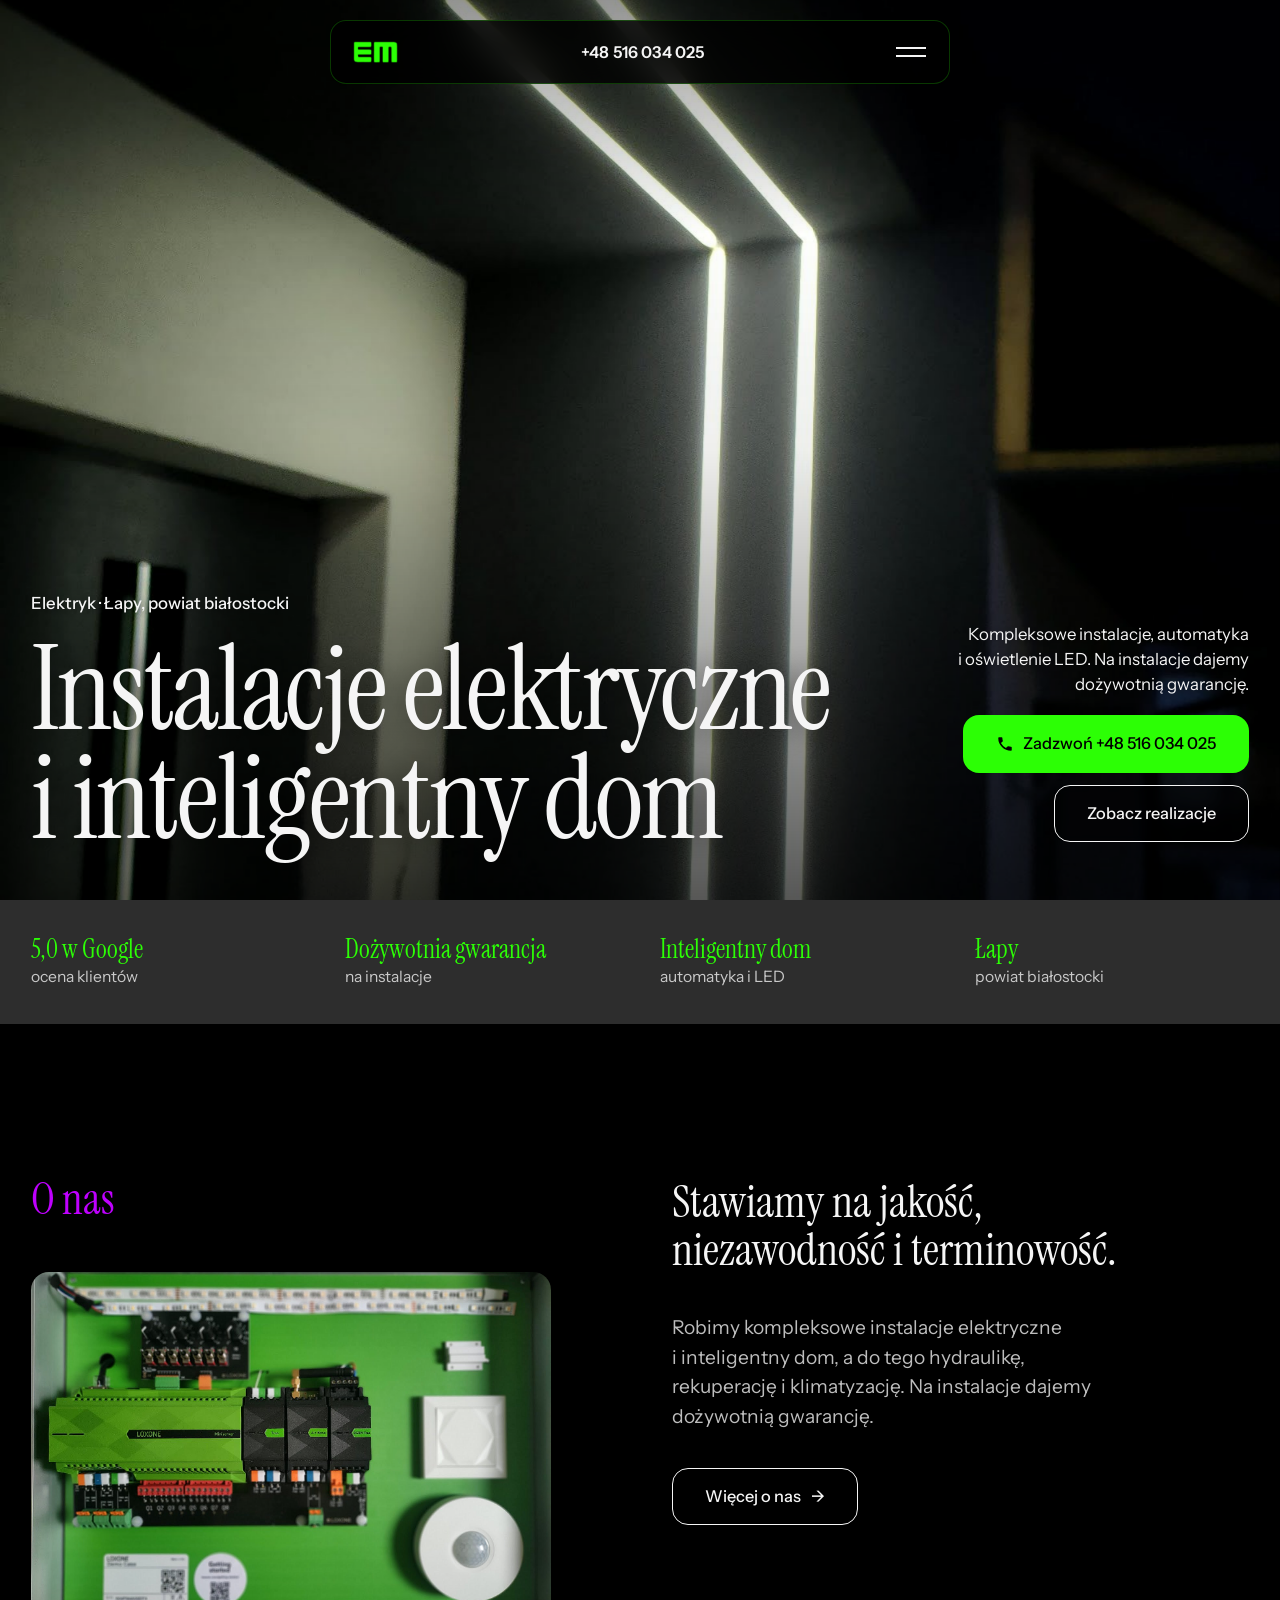
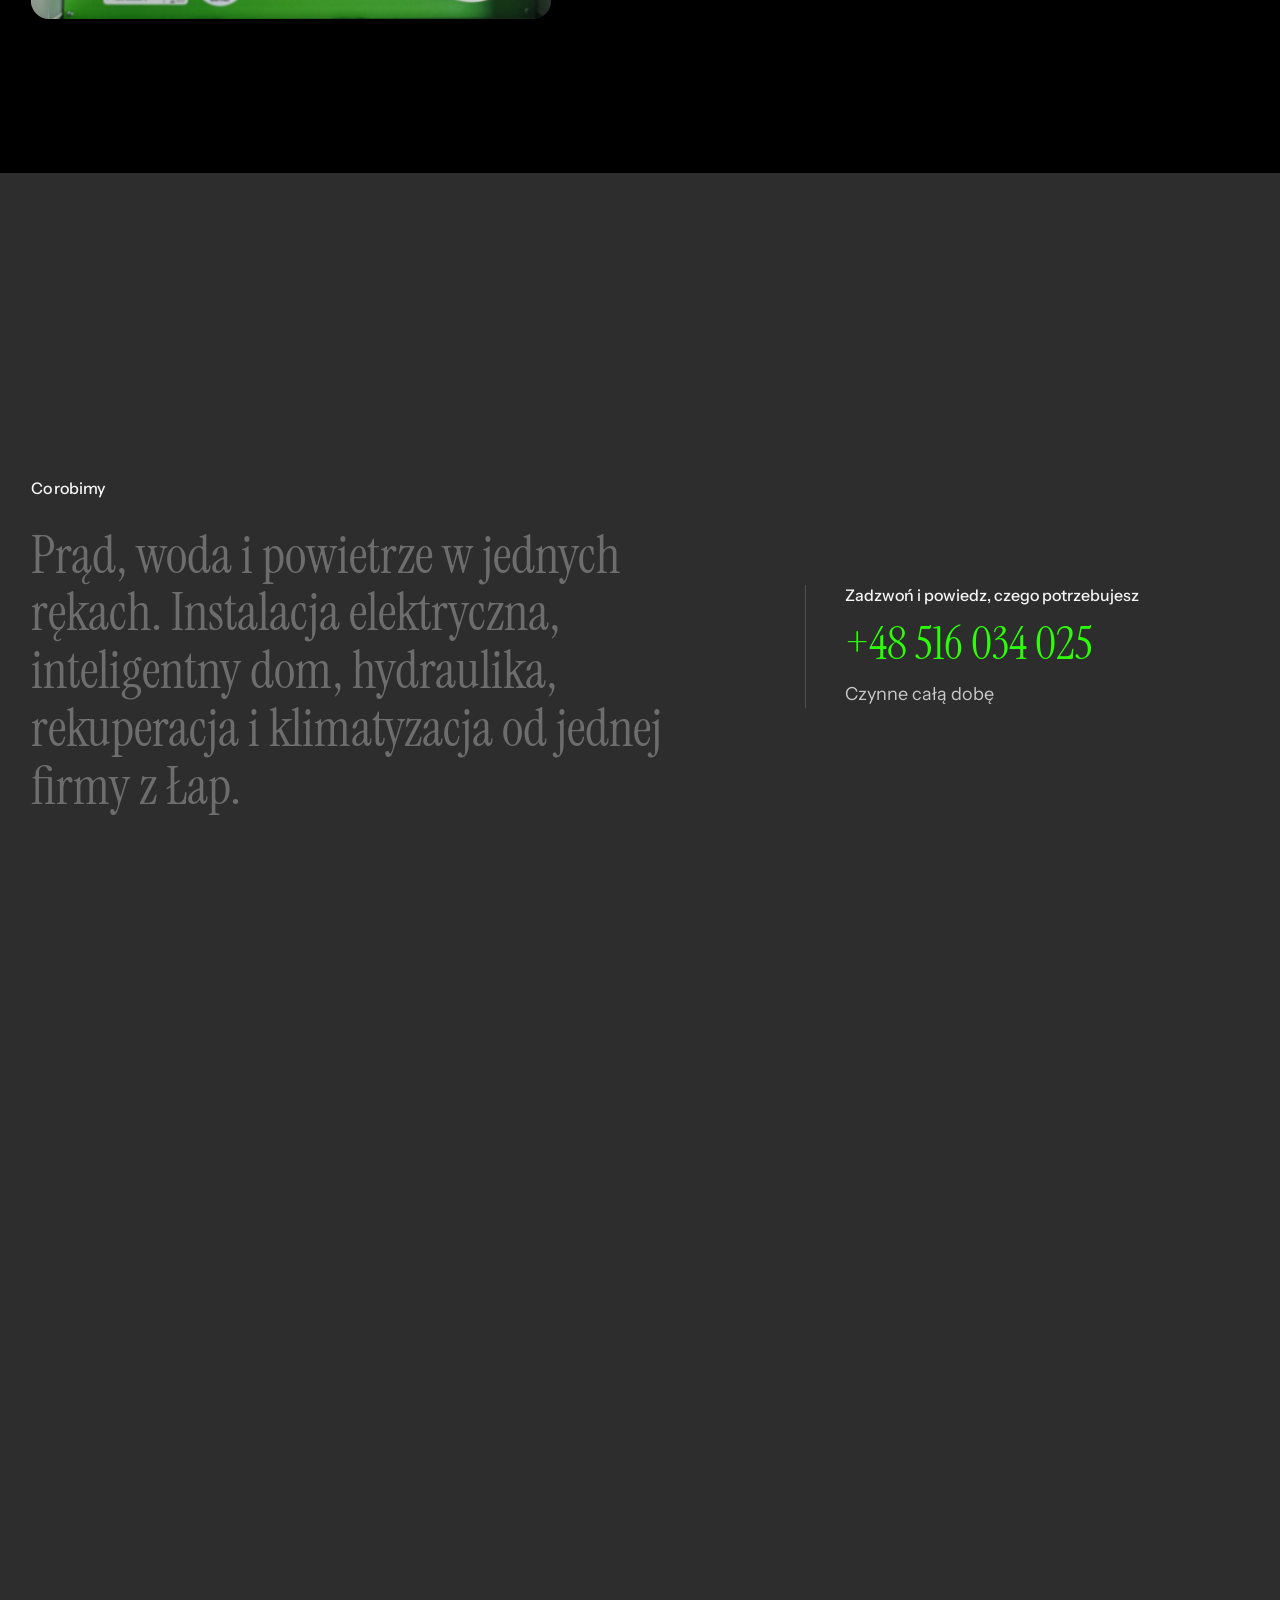
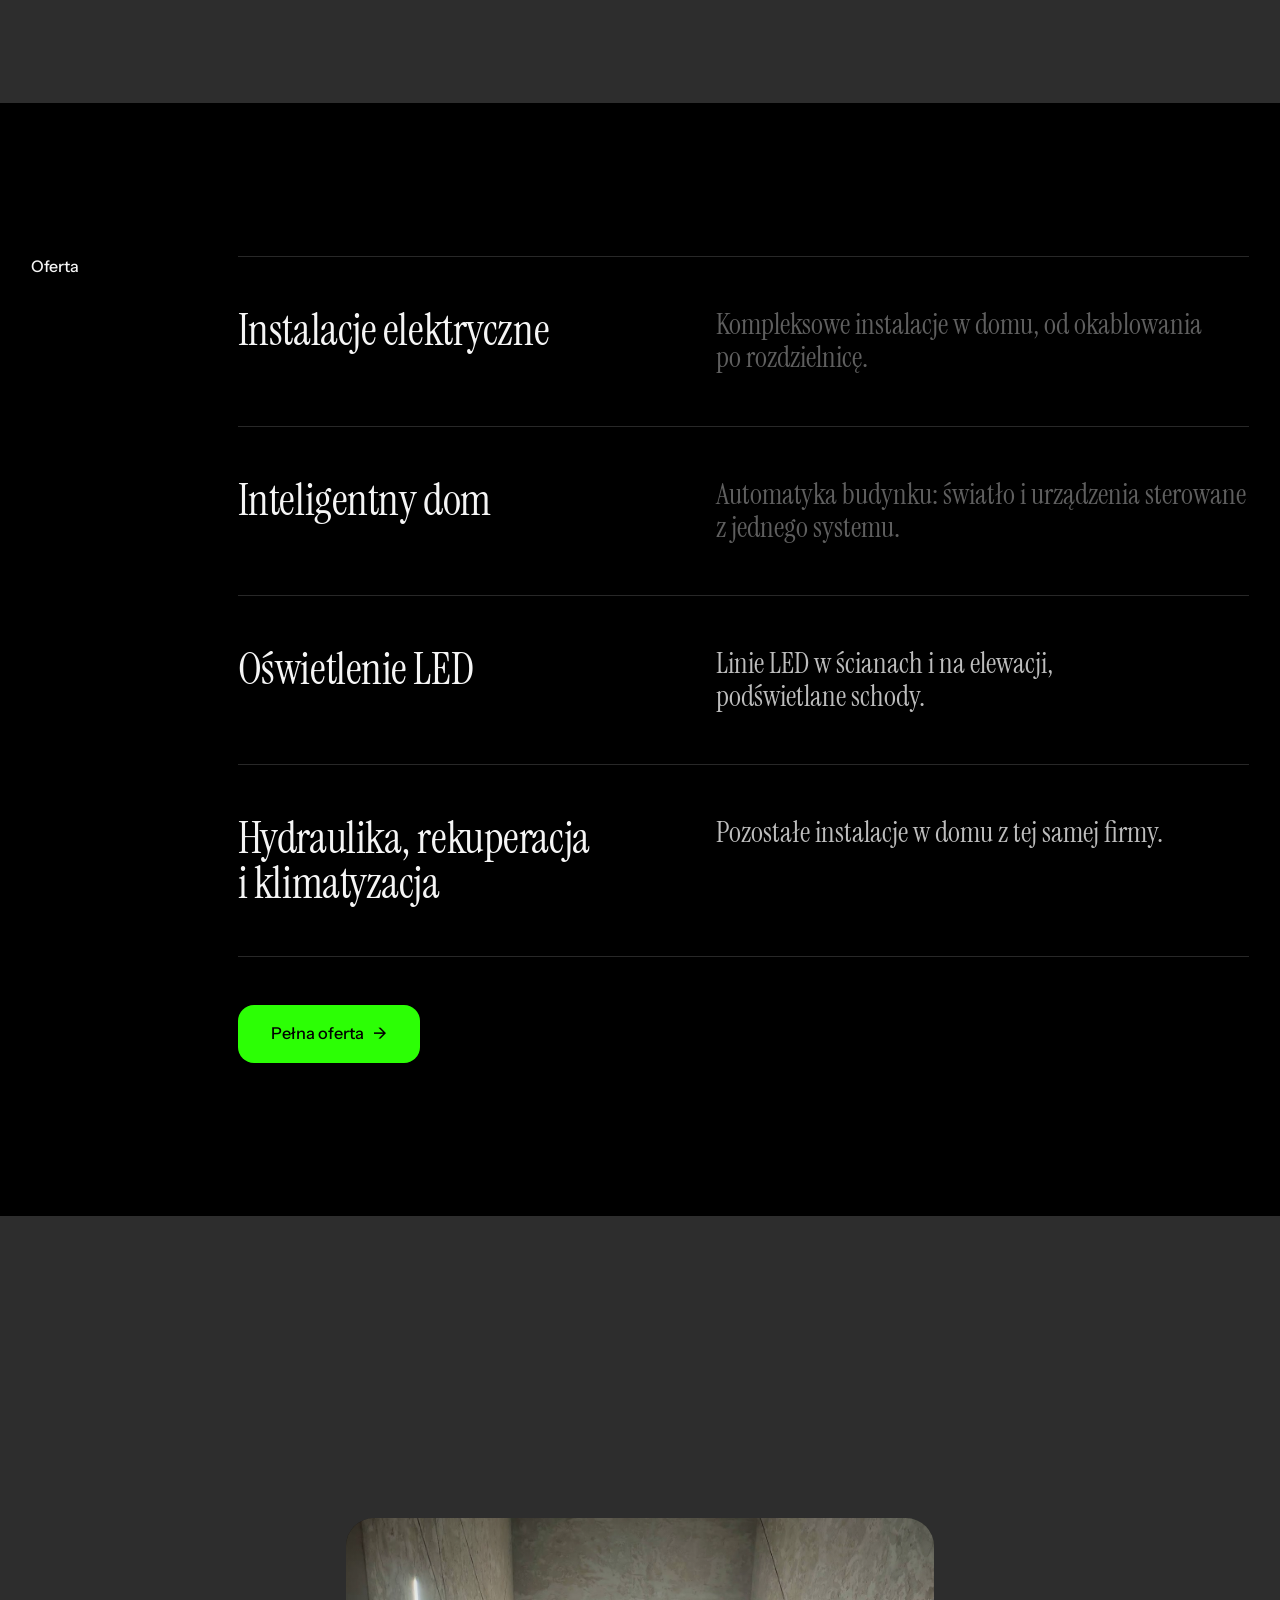
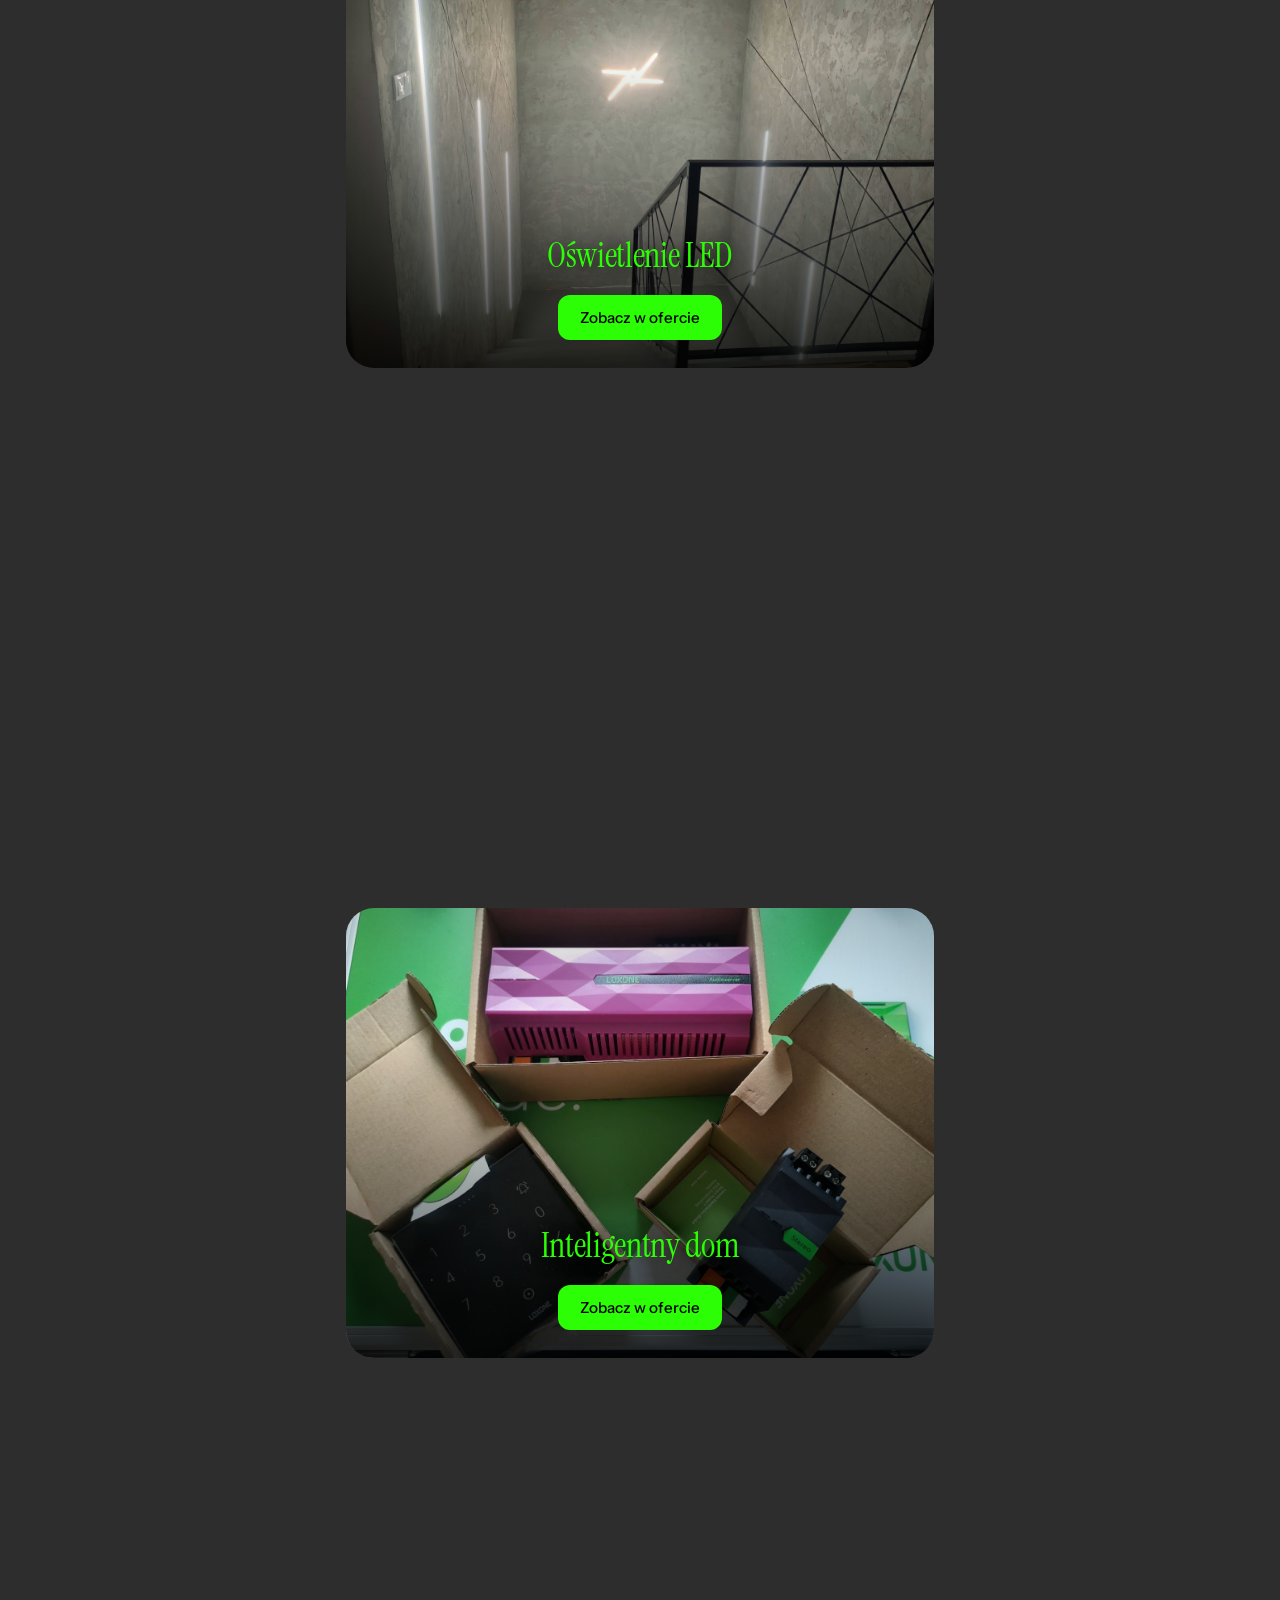
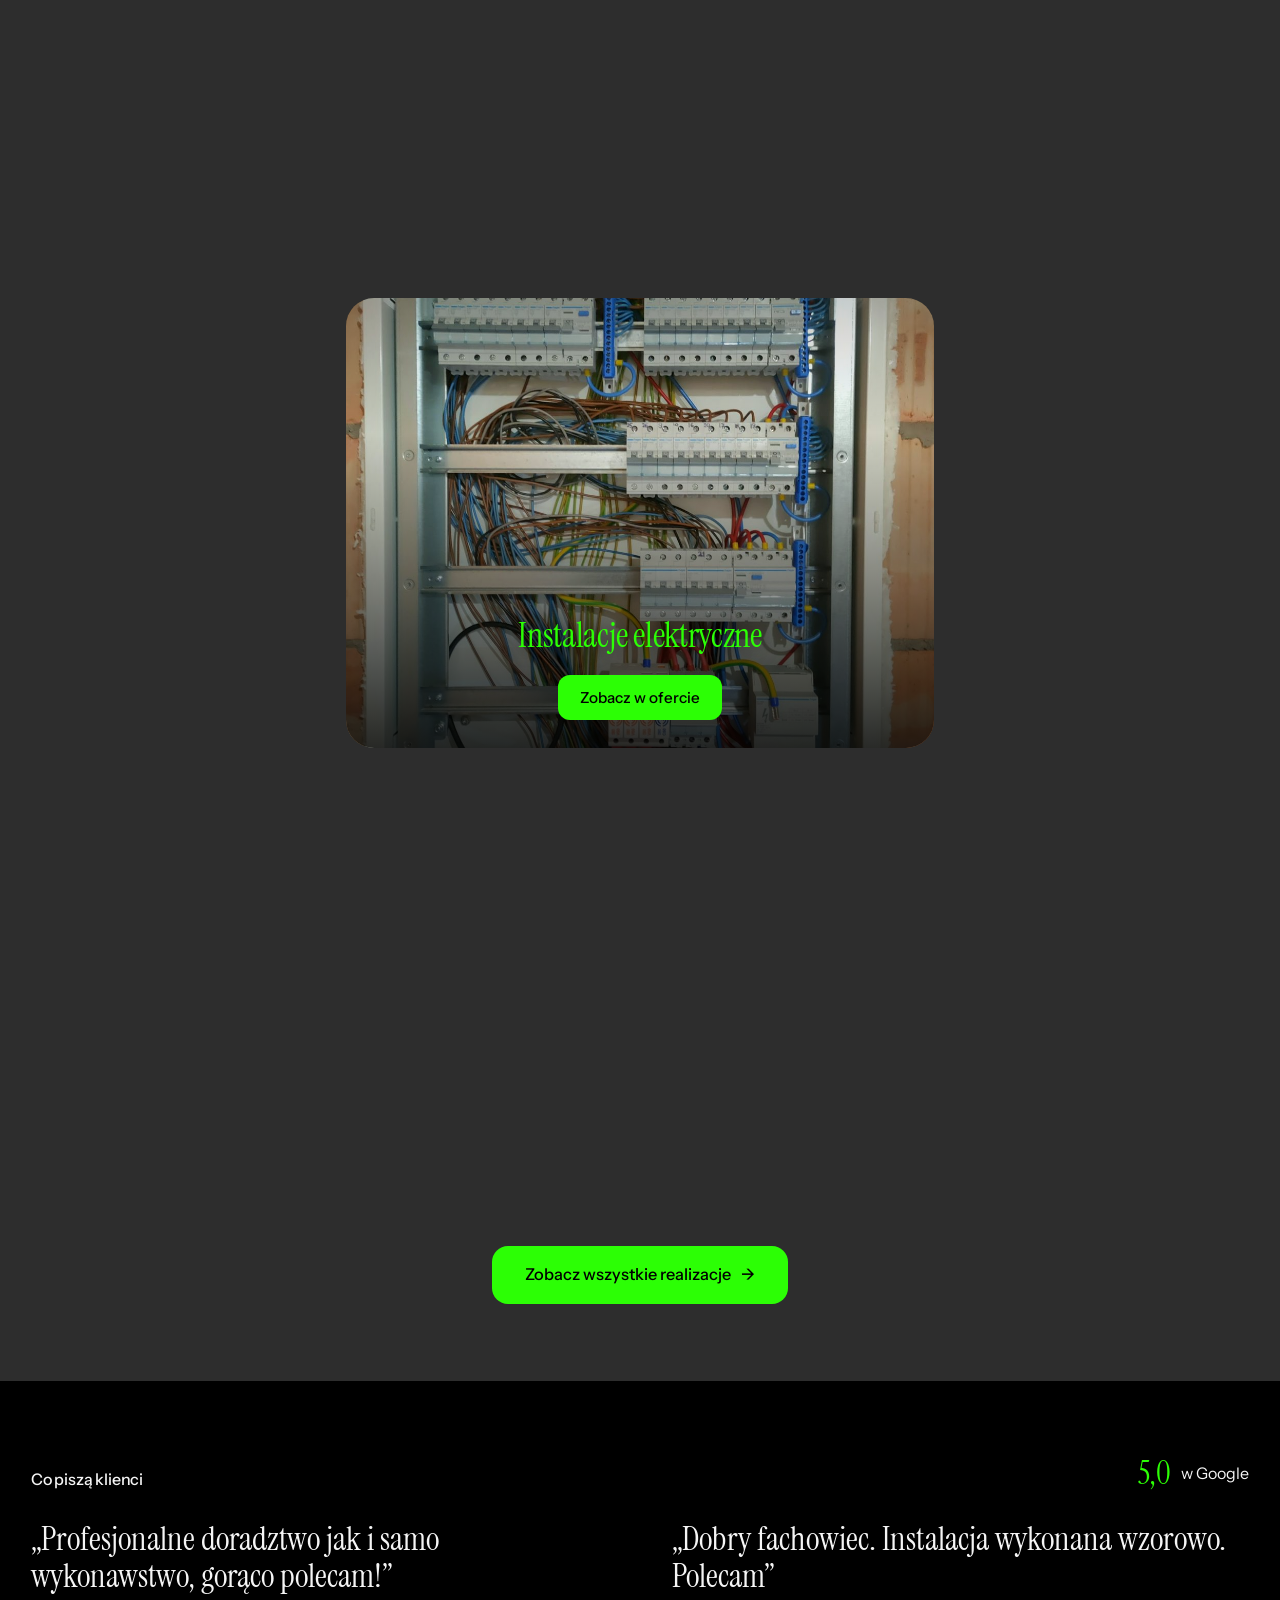
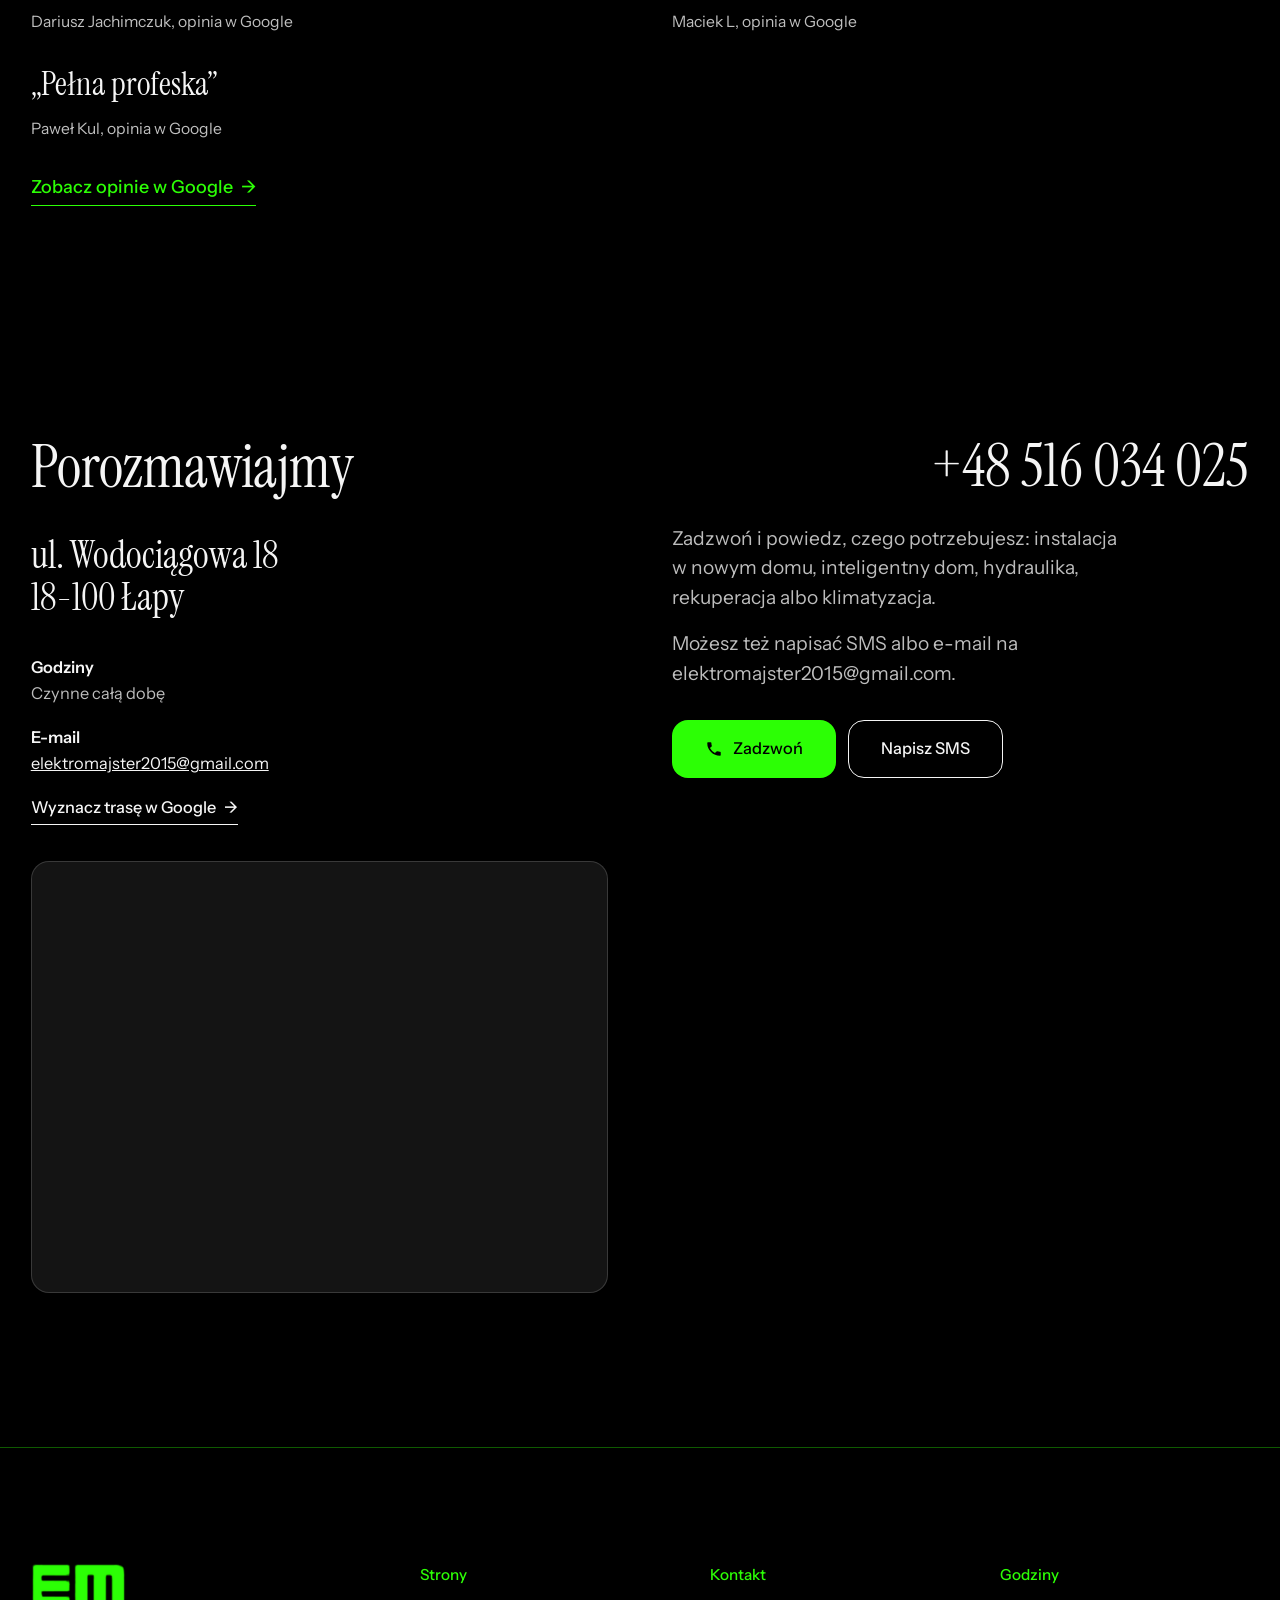
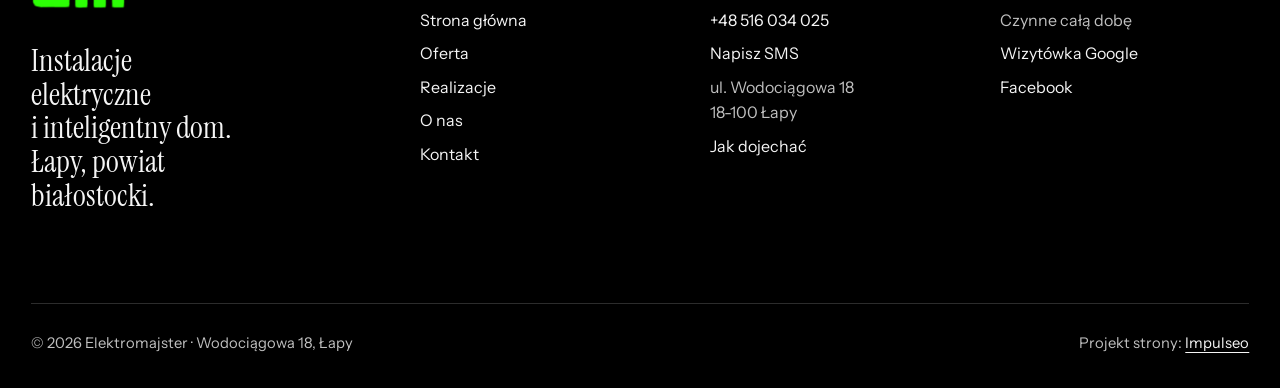
==== commit 22155355: "Demo v2: układ thefitouter.com, paleta Neon noir, tylko zdjęcia firmy, dane z wizytówki i FB Co-Auth" ====
--- a/index.html
+++ b/index.html
@@ -3,242 +3,202 @@
 <head>
 <meta charset="UTF-8">
 <meta name="viewport" content="width=device-width, initial-scale=1.0">
-<title>Elektromajster - elektryk z dojazdem</title>
-<meta name="description" content="Elektryk w Łapach z dojazdem. Inteligentny dom, automatyka, oświetlenie LED i kompletne instalacje. Cenę znasz przed robotą. Zadzwoń: +48 516 034 025.">
+<title>Instalacje elektryczne i inteligentny dom · Łapy | Elektromajster</title>
+<meta name="description" content="Elektromajster z Łap: kompleksowe instalacje elektryczne, inteligentny dom i automatyka, oświetlenie LED, hydraulika, rekuperacja, klimatyzacja. 5,0 w Google. Tel. 516 034 025.">
 <link rel="canonical" href="https://impulseo-pl.github.io/elektromajster/">
 <meta name="robots" content="noindex, nofollow">
+<meta name="theme-color" content="#000000">
 <meta property="og:type" content="website">
 <meta property="og:locale" content="pl_PL">
 <meta property="og:site_name" content="Elektromajster">
-<meta property="og:title" content="Elektromajster - elektryk z dojazdem">
-<meta property="og:description" content="Elektryk w Łapach z dojazdem. Inteligentny dom, automatyka, oświetlenie LED i kompletne instalacje. Cenę znasz przed robotą. Zadzwoń: +48 516 034 025.">
+<meta property="og:title" content="Instalacje elektryczne i inteligentny dom · Łapy | Elektromajster">
+<meta property="og:description" content="Elektromajster z Łap: kompleksowe instalacje elektryczne, inteligentny dom i automatyka, oświetlenie LED, hydraulika, rekuperacja, klimatyzacja. 5,0 w Google. Tel. 516 034 025.">
 <meta property="og:url" content="https://impulseo-pl.github.io/elektromajster/">
 <meta property="og:image" content="https://impulseo-pl.github.io/elektromajster/img/og.jpg">
 <meta property="og:image:width" content="1200">
 <meta property="og:image:height" content="630">
 <meta name="twitter:card" content="summary_large_image">
-<script type="application/ld+json">{"@context": "https://schema.org", "@type": "Electrician", "name": "Elektromajster", "url": "https://impulseo-pl.github.io/elektromajster/", "telephone": "+48516034025", "image": "https://impulseo-pl.github.io/elektromajster/img/og.jpg", "areaServed": "Łapy", "sameAs": ["https://maps.google.com/?cid=16073012618360653620&g_mp=Cidnb29nbGUubWFwcy5wbGFjZXMudjEuUGxhY2VzLlNlYXJjaFRleHQQAhgEIAA", "https://www.facebook.com/elektromajsterpodlasie/"]}</script>
+<link rel="icon" href="img/logo.jpg">
+<script type="application/ld+json">{"@context": "https://schema.org", "@type": "Electrician", "name": "Elektromajster", "url": "https://impulseo-pl.github.io/elektromajster/", "telephone": "+48516034025", "email": "elektromajster2015@gmail.com", "image": "https://impulseo-pl.github.io/elektromajster/img/og.jpg", "address": {"@type": "PostalAddress", "streetAddress": "Wodociągowa 18", "postalCode": "18-100", "addressLocality": "Łapy", "addressRegion": "podlaskie", "addressCountry": "PL"}, "areaServed": "Powiat białostocki", "sameAs": ["https://maps.google.com/?cid=16073012618360653620", "https://www.facebook.com/elektromajsterpodlasie/"]}</script>
+<script>document.documentElement.classList.add('js')</script>
+<link rel="preload" as="image" href="img/hero-led-noc.jpg" fetchpriority="high">
 <link rel="preconnect" href="https://fonts.googleapis.com">
 <link rel="preconnect" href="https://fonts.gstatic.com" crossorigin>
-<link href="https://fonts.googleapis.com/css2?family=Sora:wght@600;700;800&family=Manrope:wght@400;500;600&display=swap" rel="stylesheet">
-<link rel="stylesheet" href="assets/styles.css?v=f74909f0">
+<link href="https://fonts.googleapis.com/css2?family=Instrument+Sans:wght@400..600&family=Instrument+Serif&display=swap" rel="stylesheet">
+<link rel="stylesheet" href="assets/styles.css?v=20261118a">
+<style>:root{--bone:#F5F5F5;--bone-hi:#141414;--cacao:#000000;--bordeaux:#2D2D2D;--carmine:#2CFF05;--brass:#2CFF05;--ink:#F5F5F5;--ink-2:#BDBDBD;--on-dark:#F5F5F5;--on-dark-2:rgba(245,245,245,.78);--line:rgba(245,245,245,.16);--line-dark:rgba(245,245,245,.18)}body,.bone{background:#000}.btn-main{color:#000}.btn-main:hover,.card:hover .btn{background:#BF00FF;color:#fff}.btn-brass{color:#000}.btn-brass:hover{background:#BF00FF;color:#fff}.btn-line:hover{background:#F5F5F5;border-color:#F5F5F5;color:#000}.label-serif,.dark .label-serif{color:#BF00FF}.svc-row p,.bone .rows-list dd,.bone .rows-list p{color:#BDBDBD}.link{color:#2CFF05}.contact h2{color:#F5F5F5}.big-phone:hover{color:#2CFF05}.faq summary::after{color:#BF00FF;border-color:rgba(191,0,255,.6)}.facts,.cards,.band{background:#2D2D2D}#opinie{background:#000}.foot{background:#000;border-top:1px solid rgba(44,255,5,.35)}.form input,.form textarea{background:#141414}.form input:focus,.form textarea:focus{background:#1E1E1E;border-color:#2CFF05}.form input::placeholder,.form textarea::placeholder{color:rgba(245,245,245,.6)}.map iframe{filter:grayscale(1) invert(.9) contrast(.9)}.hero-img{object-position:50% 30%}.hero h1{text-shadow:0 2px 30px rgba(0,0,0,.6)}.pill-logo .mark{width:auto;height:22px}.foot-logo .mark{width:auto;height:46px}.pill{background:rgba(0,0,0,.82);border:1px solid rgba(44,255,5,.22)}.pill.solid{background:rgba(0,0,0,.94)}.lb{background:rgba(0,0,0,.95)}.card{background:#141414}.card::after{background:linear-gradient(180deg,rgba(0,0,0,.2) 0%,rgba(0,0,0,0) 30%,rgba(0,0,0,.8) 100%)}.card h3{text-shadow:0 2px 18px rgba(0,0,0,.8)}.btn-on-photo{background:rgba(0,0,0,.35)}.js .reveal-text .w{color:rgba(245,245,245,.32)}.hero-cap,.card-cap,.phead-img .poglad{background:rgba(0,0,0,.6)}.menu-links a:hover,.menu-links a[aria-current="page"]{color:#2CFF05}@media (max-width:700px){.pill-logo .mark{height:17px}.callbar{background:#000;border-top:1px solid rgba(44,255,5,.3)}}</style>
+<script src="assets/lenis.min.js?v=1.1.20" defer></script>
+<script src="assets/main.js?v=20261118a" defer></script>
 </head>
 <body>
-
-<header class="nav">
-  <div class="wrap nav-inner">
-    <a class="brand brand-has-logo" href="index.html"><img class="brand-logo" src="img/logo.jpg" alt="Elektromajster" width="220" height="220" decoding="async"></a>
-    <nav class="nav-links">
+<a class="skip" href="#tresc">Przejdź do treści</a>
+<header class="pill">
+  <a class="pill-logo" href="index.html" aria-label="Elektromajster - strona główna"><img class="mark" src="img/logo-jasne.png" width="504" height="244" alt=""></a>
+  <a class="pill-phone" href="tel:+48516034025">+48 516 034 025</a>
+  <button class="burger" type="button" aria-expanded="false" aria-controls="menu" aria-label="Otwórz menu"><i></i><i></i></button>
+</header>
+<div class="menu" id="menu" aria-hidden="true">
+  <div class="menu-grid">
+    <nav class="menu-links" aria-label="Menu główne">
+      <a href="index.html" aria-current="page">Strona główna</a>
       <a href="oferta.html">Oferta</a>
       <a href="realizacje.html">Realizacje</a>
-      <a href="o-nas.html">O nas</a>
+      <a href="o-nas.html">O nas</a>
       <a href="kontakt.html">Kontakt</a>
-      <a href="tel:+48516034025" class="btn btn-accent">Zadzwoń +48 516 034 025</a>
     </nav>
-    <button class="nav-toggle" aria-label="Menu"><span></span><span></span><span></span></button>
-  </div>
-</header>
-
-<main>
-<section class="hero-fach">
-  <img class="hf-photo" src="img/hero.jpg" fetchpriority="high" data-rotate="img/g2.jpg|img/g3.jpg" alt="Elektromajster" width="1880" height="1255">
-  <div class="hf-panel">
-    <div class="hf-inner">
-      <span class="hf-kicker">Usługi elektryczne</span>
-      <h1 class="hf-title">Inteligentny dom i instalacje elektryczne. Łapy i okolice. <em></em></h1>
-      <p class="hf-lead">Kompletna instalacja w nowym domu, automatyka i oświetlenie LED. Ty mówisz, czego potrzebujesz - ja mówię, ile i kiedy.</p>
-      <a class="hf-phone" href="tel:+48516034025"><span class="hf-phone-lab">Zadzwoń teraz</span><span class="hf-phone-num"><svg class="ico-tel" width="16" height="16" viewBox="0 0 24 24" fill="none" aria-hidden="true"><path d="M6.6 10.8a15.5 15.5 0 0 0 6.6 6.6l2.2-2.2a1 1 0 0 1 1-.24 11.4 11.4 0 0 0 3.6.58 1 1 0 0 1 1 1V20a1 1 0 0 1-1 1A17 17 0 0 1 3 4a1 1 0 0 1 1-1h3.5a1 1 0 0 1 1 1c0 1.25.2 2.46.58 3.6a1 1 0 0 1-.25 1l-2.23 2.2Z" fill="currentColor"/></svg> +48 516 034 025</span></a>
-      <div class="hf-actions">
-        <a href="kontakt.html" class="btn btn-accent">Umów termin <span class="arr">→</span></a>
-        <a href="tel:+48516034025" class="btn btn-ghost hf-ghost">Zadzwoń +48 516 034 025</a>
-      </div>
-      <div class="hf-trust"><svg class="ico-star" width="14" height="14" viewBox="0 0 24 24" style="vertical-align:-2px" aria-hidden="true"><path d="M12 2.8l2.85 5.8 6.4.93-4.63 4.5 1.1 6.37L12 17.4l-5.72 3 1.1-6.37-4.63-4.5 6.4-.93L12 2.8Z" fill="currentColor"/></svg> Ocena 5,0 w Google</div>
-    </div>
-  </div>
-</section>
-<section class="fach-promise">
+    <div class="menu-side">
+      <div><b>Telefon</b><a href="tel:+48516034025">+48 516 034 025</a></div>
+      <div><b>Adres</b>Wodociągowa 18, Łapy</div>
+      <div><b>Godziny</b>Czynne całą dobę</div>
+    </div>
+  </div>
+</div>
+<main id="tresc">
+<section class="hero">
+  <img class="hero-img" src="img/hero-led-noc.jpg" width="1600" height="2133" alt="Elewacja domu nocą z&nbsp;liniami LED wpuszczonymi w&nbsp;ścianę nad wejściem" fetchpriority="high">
+  <div class="hero-in">
+    <div>
+      <p class="hero-kicker">Elektryk · Łapy, powiat białostocki</p>
+      <h1>Instalacje elektryczne i&nbsp;inteligentny dom</h1>
+    </div>
+    <div class="hero-side">
+      <p>Kompleksowe instalacje, automatyka i&nbsp;oświetlenie LED. Na instalacje dajemy dożywotnią gwarancję.</p>
+      <div class="btn-row">
+        <a class="btn btn-main hero-call" href="tel:+48516034025"><svg class="ico" viewBox="0 0 24 24" fill="none" aria-hidden="true"><path d="M6.6 10.8a15.5 15.5 0 0 0 6.6 6.6l2.2-2.2a1 1 0 0 1 1-.24 11.4 11.4 0 0 0 3.6.58 1 1 0 0 1 1 1V20a1 1 0 0 1-1 1A17 17 0 0 1 3 4a1 1 0 0 1 1-1h3.5a1 1 0 0 1 1 1c0 1.25.2 2.45.57 3.57a1 1 0 0 1-.25 1L6.6 10.8Z" fill="currentColor"/></svg>Zadzwoń +48 516 034 025</a>
+        <a class="btn btn-line btn-on-photo" href="realizacje.html">Zobacz realizacje</a>
+      </div>
+    </div>
+  </div>
+</section>
+
+<section class="facts cacao dark" aria-label="Najważniejsze informacje">
+  <ul class="wrap facts-list">
+    <li><b>5,0 w Google</b>ocena klientów</li>
+    <li><b>Dożywotnia gwarancja</b>na instalacje</li>
+    <li><b>Inteligentny dom</b>automatyka i LED</li>
+    <li><b>Łapy</b>powiat białostocki</li>
+  </ul>
+</section>
+
+<section class="sec bone" id="o-nas">
+  <div class="wrap about">
+    <div class="about-left up">
+      <p class="label-serif">O&nbsp;nas</p><figure class="about-fig"><img src="img/loxone-szafa.jpg" width="1600" height="1200" alt="Szafa sterownicza inteligentnego domu z&nbsp;modułami Loxone" loading="lazy"></figure>
+    </div>
+    <div class="about-right up">
+      <p class="statement">Stawiamy na jakość, niezawodność i&nbsp;terminowość.</p>
+      <p class="lead">Robimy kompleksowe instalacje elektryczne i&nbsp;inteligentny dom, a&nbsp;do tego hydraulikę, rekuperację i&nbsp;klimatyzację. Na instalacje dajemy dożywotnią gwarancję.</p>
+      <div class="btn-row"><a class="btn btn-line" href="o-nas.html">Więcej o&nbsp;nas <span aria-hidden="true">→</span></a></div>
+    </div>
+  </div>
+</section>
+
+<section class="reveal-sec bordeaux dark" aria-labelledby="jak">
+  <div class="reveal-stick">
+    <div class="reveal-main">
+      <h2 class="label" id="jak">Co robimy</h2>
+      <p class="reveal-text">Prąd, woda i&nbsp;powietrze w&nbsp;jednych rękach. Instalacja elektryczna, inteligentny dom, hydraulika, rekuperacja i&nbsp;klimatyzacja od jednej firmy z&nbsp;Łap.</p>
+    </div>
+    <aside class="reveal-aside">
+      <p class="label">Zadzwoń i powiedz, czego potrzebujesz</p>
+      <a class="reveal-phone" href="tel:+48516034025">+48 516 034 025</a>
+      <p>Czynne całą dobę</p>
+    </aside>
+  </div>
+</section>
+
+<section class="sec bone" id="oferta">
+  <div class="wrap svc">
+    <h2 class="label">Oferta</h2>
+    <div>
+      <div class="svc-list">
+      <a class="svc-row" href="oferta.html#instalacje"><h3>Instalacje elektryczne</h3><p>Kompleksowe instalacje w&nbsp;domu, od okablowania po rozdzielnicę.</p></a>
+      <a class="svc-row" href="oferta.html#inteligentny-dom"><h3>Inteligentny dom</h3><p>Automatyka budynku: światło i&nbsp;urządzenia sterowane z&nbsp;jednego systemu.</p></a>
+      <a class="svc-row" href="oferta.html#led"><h3>Oświetlenie LED</h3><p>Linie LED w&nbsp;ścianach i&nbsp;na elewacji, podświetlane schody.</p></a>
+      <a class="svc-row" href="oferta.html#hydraulika"><h3>Hydraulika, rekuperacja i&nbsp;klimatyzacja</h3><p>Pozostałe instalacje w&nbsp;domu z&nbsp;tej samej firmy.</p></a>
+      </div>
+      <div class="svc-foot"><a class="btn btn-main" href="oferta.html">Pełna oferta <span aria-hidden="true">→</span></a></div>
+    </div>
+  </div>
+</section>
+
+<section class="cards cacao dark" aria-label="Realizacje">
+  <div class="card-wrap"><div class="card-stick">
+    <a class="card" href="oferta.html#led"><img src="img/klatka-led.jpg" width="1538" height="1134" alt="Klatka schodowa z&nbsp;pionowymi liniami LED w&nbsp;ścianach i&nbsp;świecącym znakiem" decoding="async"><span class="card-in"><h3>Oświetlenie LED</h3><span class="btn btn-main btn-sm">Zobacz w&nbsp;ofercie</span></span></a>
+  </div></div>
+  <div class="card-wrap"><div class="card-stick">
+    <a class="card" href="oferta.html#inteligentny-dom"><img src="img/loxone-sprzet.jpg" width="1560" height="1160" alt="Moduły i&nbsp;czujniki inteligentnego domu Loxone przed montażem" loading="lazy" decoding="async"><span class="card-in"><h3>Inteligentny dom</h3><span class="btn btn-main btn-sm">Zobacz w&nbsp;ofercie</span></span></a>
+  </div></div>
+  <div class="card-wrap"><div class="card-stick">
+    <a class="card" href="oferta.html#instalacje"><img src="img/rozdzielnica.jpg" width="1193" height="1600" alt="Rozdzielnica z&nbsp;zabezpieczeniami w&nbsp;nowym domu" loading="lazy" decoding="async"><span class="card-in"><h3>Instalacje elektryczne</h3><span class="btn btn-main btn-sm">Zobacz w&nbsp;ofercie</span></span></a>
+  </div></div>
+  <div class="wrap cards-foot"><a class="btn btn-brass" href="realizacje.html">Zobacz wszystkie realizacje <span aria-hidden="true">→</span></a></div>
+</section>
+
+
+<section class="bordeaux dark opinie-mini" id="opinie">
   <div class="wrap">
-    <ul class="fp-row reveal"><li>Bezpłatna wycena</li><li>Dojazd: Łapy i okolice</li><li>Inteligentny dom i automatyka</li></ul>
-  </div>
-</section>
-<section class="opinie-mini" aria-label="Opinie klientów">
+    <div class="quotes-head" style="margin-bottom:32px">
+      <h2 class="label">Co piszą klienci</h2>
+      <a class="rating" href="https://maps.google.com/?cid=16073012618360653620" target="_blank" rel="noopener"><b>5,0</b><span>w&nbsp;Google</span></a>
+    </div>
+    <div class="quotes-two">
+      <figure class="quote-mini"><blockquote>„Profesjonalne doradztwo jak i&nbsp;samo wykonawstwo, gorąco polecam!”</blockquote><figcaption>Dariusz Jachimczuk, opinia w&nbsp;Google</figcaption></figure>
+      <figure class="quote-mini"><blockquote>„Dobry fachowiec. Instalacja wykonana wzorowo. Polecam”</blockquote><figcaption>Maciek L, opinia w&nbsp;Google</figcaption></figure>
+      <figure class="quote-mini"><blockquote>„Pełna profeska”</blockquote><figcaption>Paweł Kul, opinia w&nbsp;Google</figcaption></figure>
+    </div>
+    <p style="margin-top:32px"><a class="link" href="https://maps.google.com/?cid=16073012618360653620" target="_blank" rel="noopener">Zobacz opinie w&nbsp;Google <span aria-hidden="true">→</span></a></p>
+  </div>
+</section>
+
+<section class="sec bone" id="kontakt">
+  <div class="wrap contact">
+    <div class="up">
+      <h2>Porozmawiajmy</h2>
+      <p class="big-addr">ul. Wodociągowa 18<br>18-100 Łapy</p>
+      <div class="contact-meta">
+        <p><b>Godziny</b>Czynne całą dobę</p>
+        <p><b>E-mail</b><a href="mailto:elektromajster2015@gmail.com">elektromajster2015@gmail.com</a></p>
+        <p><a class="link" href="https://maps.google.com/?cid=16073012618360653620" target="_blank" rel="noopener">Wyznacz trasę w&nbsp;Google <span aria-hidden="true">→</span></a></p>
+      </div>
+      <div class="map"><iframe src="https://maps.google.com/maps?q=Elektromajster%2C%20Wodoci%C4%85gowa%2018%2C%2018-100%20%C5%81apy&z=14&output=embed" title="Mapa dojazdu, Wodociągowa 18, Łapy" loading="lazy" referrerpolicy="no-referrer-when-downgrade"></iframe></div>
+    </div>
+    <div class="contact-right up" id="formularz">
+      <a class="big-phone" href="tel:+48516034025">+48 516 034 025</a>
+      <p class="lead">Zadzwoń i&nbsp;powiedz, czego potrzebujesz: instalacja w&nbsp;nowym domu, inteligentny dom, hydraulika, rekuperacja albo klimatyzacja.</p>
+      <p class="lead" style="margin-top:16px">Możesz też napisać SMS albo e-mail na elektromajster2015@gmail.com.</p>
+      <div class="contact-cta">
+        <a class="btn btn-main" href="tel:+48516034025"><svg class="ico" viewBox="0 0 24 24" fill="none" aria-hidden="true"><path d="M6.6 10.8a15.5 15.5 0 0 0 6.6 6.6l2.2-2.2a1 1 0 0 1 1-.24 11.4 11.4 0 0 0 3.6.58 1 1 0 0 1 1 1V20a1 1 0 0 1-1 1A17 17 0 0 1 3 4a1 1 0 0 1 1-1h3.5a1 1 0 0 1 1 1c0 1.25.2 2.45.57 3.57a1 1 0 0 1-.25 1L6.6 10.8Z" fill="currentColor"/></svg>Zadzwoń</a>
+        <a class="btn btn-line" href="sms:+48516034025?body=Dzie%C5%84%20dobry%2C%20pytam%20o%3A%20%28instalacja%20elektryczna%2Finteligentny%20dom%2Fhydraulika%2Frekuperacja%2Fklimatyzacja%29.%20Miejscowo%C5%9B%C4%87%3A%20...">Napisz SMS</a>
+      </div>
+    </div>
+  </div>
+</section>
+</main>
+<footer class="foot dark">
   <div class="wrap">
-    <div class="om-row">
-      <div class="om-item reveal"><blockquote>„Profesjonalne doradztwo jak i samo wykonawstwo , GORĄCO POLECAM !”</blockquote><span class="om-autor">Dariusz Jachimczuk</span></div>
-      <div class="om-item reveal"><blockquote>„Dobry fachowiec.”</blockquote><span class="om-autor">Maciek L</span></div>
-      <div class="om-item reveal"><blockquote>„Pełna profeska”</blockquote><span class="om-autor">Paweł Kul</span></div>
-    </div>
-  </div>
-</section>
-<section class="awaria">
-  <div class="wrap">
-      <div class="reveal">
-        <h3>Awaria? Jestem pod telefonem.</h3>
-        <p>Szybki dojazd na pilne zgłoszenia.</p>
-      </div>
-      <a class="btn btn-accent" href="tel:+48516034025">Zadzwoń teraz: +48 516 034 025</a>
-  </div>
-</section>
-<section class="gateways-band">
-  <div class="wrap">
-    <div class="gateways">
-      <a href="oferta.html" class="gateway reveal"><img src="img/g11.jpg" alt="Awarie i usterki" loading="lazy" width="1880" height="1253" decoding="async"><span class="g-ttl">Awarie i usterki</span></a>
-      <a href="oferta.html" class="gateway reveal"><img src="img/g12.jpg" alt="Instalacje elektryczne" loading="lazy" width="1880" height="1254" decoding="async"><span class="g-ttl">Instalacje elektryczne</span></a>
-      <a href="oferta.html" class="gateway reveal"><img src="img/g13.jpg" alt="Rozdzielnice i zabezpieczenia" loading="lazy" width="1880" height="1253" decoding="async"><span class="g-ttl">Rozdzielnice i zabezpieczenia</span></a>
-    </div>
-  </div>
-</section>
-<section class="proces proces-os fachowcy">
-  <div class="wrap proc-grid">
-    <div class="proc-side">
-      <div class="head reveal">
-        <span class="eyebrow">Jak pracuję</span>
-        <h2>Wiesz, na czym stoisz - na każdym etapie</h2>
-        <p>Od pierwszego telefonu do odbioru roboty - krok po kroku.</p>
-      </div>
-      <div class="proc-count" aria-hidden="true"><span class="pc-cur">01</span><span class="pc-all">/ 04</span></div>
-      <div class="proc-bar" aria-hidden="true"><i></i></div>
-      <p class="proc-now" aria-hidden="true">Dzwonisz</p>
-    </div>
-    <ol class="proces-line">
-      <li class="reveal"><span class="pno">01</span><h3>Dzwonisz</h3><p>Opisujesz, co się dzieje. Od razu mówię, czy to pilne, czy może poczekać - i czy to w ogóle robota dla elektryka.</p></li>
-      <li class="reveal"><span class="pno">02</span><h3>Znasz cenę</h3><p>Zanim wyjmę narzędzia, wiesz, ile zapłacisz. Wyjdzie coś nowego w ścianie - najpierw rozmawiamy, potem robię.</p></li>
-      <li class="reveal"><span class="pno">03</span><h3>Wykonanie</h3><p>Zaczętej roboty nie zostawiam na „dokończę w przyszłym tygodniu”. Zaczęte kończę.</p></li>
-      <li class="reveal"><span class="pno">04</span><h3>Odbiór</h3><p>Na koniec sprawdzam każdy obwód i pokazuję, jak wszystko działa. Dostajesz jasny rachunek.</p></li>
-    </ol>
-  </div>
-</section>
-<section>
-  <div class="wrap">
-    <div class="head reveal">
-      <span class="eyebrow">Realizacje</span>
-      <h2>Z ostatnich robót</h2>
-      <p>Rozdzielnice, oświetlenie, nowe obwody - stan z dnia oddania, bez upiększania.</p>
-    </div>
-    <div class="gallery">
-      <div class="tile t-two3 reveal"><img src="img/g1.jpg" alt="Elektromajster" loading="lazy" width="1556" height="2086" decoding="async"></div>
-      <div class="tile t-third reveal"><img src="img/g4.jpg" alt="Elektromajster" loading="lazy" width="1538" height="1134" decoding="async"></div>
-      <div class="tile t-third reveal"><img src="img/g5.jpg" alt="Elektromajster" loading="lazy" width="1600" height="2133" decoding="async"></div>
-      <div class="tile t-third reveal"><img src="img/g6.jpg" alt="Elektromajster" loading="lazy" width="1564" height="1168" decoding="async"></div>
-      <div class="tile t-third reveal"><img src="img/g7.jpg" alt="Elektromajster" loading="lazy" width="1560" height="1160" decoding="async"></div>
-    </div>
-    <div style="margin-top:var(--space-7)" class="reveal"><a href="realizacje.html" class="btn btn-accent">Pełna galeria <span class="arr">→</span></a></div>
-  </div>
-</section>
-<section class="fach-uslugi">
-  <div class="wrap">
-    <div class="head reveal">
-      <span class="eyebrow">Oferta</span>
-      <h2>Zakres robót</h2>
-      <p>Najczęstsze zlecenia. Przy każdym piszę, co wchodzi w zakres.</p>
-    </div>
-    <ul class="fu-list">
-      <li class="fu-row reveal"><div class="fu-name">Awarie i usterki</div><div class="fu-desc">Nagle zgasła połowa mieszkania? Bezpiecznik wybija po włączeniu czajnika?</div><a class="fu-cta" href="kontakt.html">Wycena <span class="arr">→</span></a></li>
-      <li class="fu-row reveal"><div class="fu-name">Instalacje elektryczne</div><div class="fu-desc">Budujesz dom albo robisz generalny remont? Rozprowadzam instalację od tablicy po ostatnie gniazdko: obwody, bruzdy, puszki, a na koniec pomiary z protokołem, zanim cokolwiek zniknie pod tynkiem.</div><a class="fu-cta" href="kontakt.html">Wycena <span class="arr">→</span></a></li>
-      <li class="fu-row reveal"><div class="fu-name">Rozdzielnice i zabezpieczenia</div><div class="fu-desc">Dokładam różnicówki i ochronniki przepięciowe do starszych tablic. Różnicówka odcina prąd, zanim zrobi krzywdę człowiekowi, ochronnik zbiera przepięcie po burzy, zanim dojdzie do sprzętu.</div><a class="fu-cta" href="kontakt.html">Wycena <span class="arr">→</span></a></li>
-      <li class="fu-row reveal"><div class="fu-name">Oświetlenie i LED</div><div class="fu-desc">Zakładam oświetlenie w domu i na zewnątrz: lampy, taśmy LED, światło z czujnikiem ruchu nad wejściem i przy furtce.</div><a class="fu-cta" href="kontakt.html">Wycena <span class="arr">→</span></a></li>
-      <li class="fu-row reveal"><div class="fu-name">Gniazdka, włączniki i osprzęt</div><div class="fu-desc">Po remoncie osprzęt ma pasować do wnętrza, więc ramki i kolory dobieramy razem, zanim kupisz.</div><a class="fu-cta" href="kontakt.html">Wycena <span class="arr">→</span></a></li>
-      <li class="fu-row reveal"><div class="fu-name">Inteligentny dom i automatyka</div><div class="fu-desc">Sterowanie światłem, roletami i ogrzewaniem z jednego miejsca. Okablowanie pod system planuję razem z instalacją, zanim ściany pójdą pod tynk.</div><a class="fu-cta" href="kontakt.html">Wycena <span class="arr">→</span></a></li>
-    </ul>
-    <div style="margin-top:var(--space-7)" class="reveal"><a href="oferta.html" class="btn btn-ghost">Pełna oferta <span class="arr">→</span></a></div>
-  </div>
-</section>
-<section class="stopklatka" aria-hidden="true">
-  <div class="stk-bg" style="background-image:url(img/g14.jpg)"></div>
-</section>
-<section class="opinie">
-  <div class="wrap">
-    <div class="head center reveal">
-      <span class="eyebrow">Opinie</span>
-      <h2>Co mówią klienci</h2>
-    </div>
-    <p class="op-meta reveal"><span class="g-badge"><svg class="gb-ico" viewBox="0 0 24 24" width="18" height="18" aria-hidden="true"><path fill="#4285F4" d="M22.56 12.25c0-.78-.07-1.53-.2-2.25H12v4.26h5.92c-.26 1.37-1.04 2.53-2.21 3.31v2.77h3.57c2.08-1.92 3.28-4.74 3.28-8.09z"/><path fill="#34A853" d="M12 23c2.97 0 5.46-.98 7.28-2.66l-3.57-2.77c-.98.66-2.23 1.06-3.71 1.06-2.86 0-5.29-1.93-6.16-4.53H2.18v2.84C3.99 20.53 7.7 23 12 23z"/><path fill="#FBBC05" d="M5.84 14.09c-.22-.66-.35-1.36-.35-2.09s.13-1.43.35-2.09V7.07H2.18C1.43 8.55 1 10.22 1 12s.43 3.45 1.18 4.93l2.85-2.22.81-.62z"/><path fill="#EA4335" d="M12 5.38c1.62 0 3.06.56 4.21 1.64l3.15-3.15C17.45 2.09 14.97 1 12 1 7.7 1 3.99 3.47 2.18 7.07l3.66 2.84c.87-2.6 3.3-4.53 6.16-4.53z"/></svg><b class="gb-ocena">5,0</b><svg class="gb-stars" viewBox="0 0 90 18" width="74" height="14.8" aria-hidden="true"><g fill="currentColor" opacity=".26"><path transform="translate(0,0)" d="M9 1.6l2.2 4.46 4.92.72-3.56 3.47.84 4.9L9 12.74l-4.4 2.31.84-4.9L1.88 6.68l4.92-.72L9 1.6Z"/><path transform="translate(18,0)" d="M9 1.6l2.2 4.46 4.92.72-3.56 3.47.84 4.9L9 12.74l-4.4 2.31.84-4.9L1.88 6.68l4.92-.72L9 1.6Z"/><path transform="translate(36,0)" d="M9 1.6l2.2 4.46 4.92.72-3.56 3.47.84 4.9L9 12.74l-4.4 2.31.84-4.9L1.88 6.68l4.92-.72L9 1.6Z"/><path transform="translate(54,0)" d="M9 1.6l2.2 4.46 4.92.72-3.56 3.47.84 4.9L9 12.74l-4.4 2.31.84-4.9L1.88 6.68l4.92-.72L9 1.6Z"/><path transform="translate(72,0)" d="M9 1.6l2.2 4.46 4.92.72-3.56 3.47.84 4.9L9 12.74l-4.4 2.31.84-4.9L1.88 6.68l4.92-.72L9 1.6Z"/></g><clipPath id="gs1000"><rect x="0" y="0" width="90.0" height="18"/></clipPath><g fill="#FBBC04" clip-path="url(#gs1000)"><path transform="translate(0,0)" d="M9 1.6l2.2 4.46 4.92.72-3.56 3.47.84 4.9L9 12.74l-4.4 2.31.84-4.9L1.88 6.68l4.92-.72L9 1.6Z"/><path transform="translate(18,0)" d="M9 1.6l2.2 4.46 4.92.72-3.56 3.47.84 4.9L9 12.74l-4.4 2.31.84-4.9L1.88 6.68l4.92-.72L9 1.6Z"/><path transform="translate(36,0)" d="M9 1.6l2.2 4.46 4.92.72-3.56 3.47.84 4.9L9 12.74l-4.4 2.31.84-4.9L1.88 6.68l4.92-.72L9 1.6Z"/><path transform="translate(54,0)" d="M9 1.6l2.2 4.46 4.92.72-3.56 3.47.84 4.9L9 12.74l-4.4 2.31.84-4.9L1.88 6.68l4.92-.72L9 1.6Z"/><path transform="translate(72,0)" d="M9 1.6l2.2 4.46 4.92.72-3.56 3.47.84 4.9L9 12.74l-4.4 2.31.84-4.9L1.88 6.68l4.92-.72L9 1.6Z"/></g></svg><span class="gb-txt">w Google</span></span></p>
-    <p class="op-meta reveal"><a class="op-google" href="https://maps.google.com/?cid=16073012618360653620&amp;g_mp=Cidnb29nbGUubWFwcy5wbGFjZXMudjEuUGxhY2VzLlNlYXJjaFRleHQQAhgEIAA" target="_blank" rel="noopener"><svg class="op-g-ico" viewBox="0 0 24 24" width="17" height="17" aria-hidden="true"><path fill="#4285F4" d="M22.56 12.25c0-.78-.07-1.53-.2-2.25H12v4.26h5.92c-.26 1.37-1.04 2.53-2.21 3.31v2.77h3.57c2.08-1.92 3.28-4.74 3.28-8.09z"/><path fill="#34A853" d="M12 23c2.97 0 5.46-.98 7.28-2.66l-3.57-2.77c-.98.66-2.23 1.06-3.71 1.06-2.86 0-5.29-1.93-6.16-4.53H2.18v2.84C3.99 20.53 7.7 23 12 23z"/><path fill="#FBBC05" d="M5.84 14.09c-.22-.66-.35-1.36-.35-2.09s.13-1.43.35-2.09V7.07H2.18C1.43 8.55 1 10.22 1 12s.43 3.45 1.18 4.93l2.85-2.22.81-.62z"/><path fill="#EA4335" d="M12 5.38c1.62 0 3.06.56 4.21 1.64l3.15-3.15C17.45 2.09 14.97 1 12 1 7.7 1 3.99 3.47 2.18 7.07l3.66 2.84c.87-2.6 3.3-4.53 6.16-4.53z"/></svg><span>Zobacz opinie w Google</span><span class="arr">→</span></a></p>
-    <div class="opinie-grid">
-      <figure class="op-card reveal"><span class="op-star"><svg class="ico-star" width="14" height="14" viewBox="0 0 24 24" style="vertical-align:-2px" aria-hidden="true"><path d="M12 2.8l2.85 5.8 6.4.93-4.63 4.5 1.1 6.37L12 17.4l-5.72 3 1.1-6.37-4.63-4.5 6.4-.93L12 2.8Z" fill="currentColor"/></svg><svg class="ico-star" width="14" height="14" viewBox="0 0 24 24" style="vertical-align:-2px" aria-hidden="true"><path d="M12 2.8l2.85 5.8 6.4.93-4.63 4.5 1.1 6.37L12 17.4l-5.72 3 1.1-6.37-4.63-4.5 6.4-.93L12 2.8Z" fill="currentColor"/></svg><svg class="ico-star" width="14" height="14" viewBox="0 0 24 24" style="vertical-align:-2px" aria-hidden="true"><path d="M12 2.8l2.85 5.8 6.4.93-4.63 4.5 1.1 6.37L12 17.4l-5.72 3 1.1-6.37-4.63-4.5 6.4-.93L12 2.8Z" fill="currentColor"/></svg><svg class="ico-star" width="14" height="14" viewBox="0 0 24 24" style="vertical-align:-2px" aria-hidden="true"><path d="M12 2.8l2.85 5.8 6.4.93-4.63 4.5 1.1 6.37L12 17.4l-5.72 3 1.1-6.37-4.63-4.5 6.4-.93L12 2.8Z" fill="currentColor"/></svg><svg class="ico-star" width="14" height="14" viewBox="0 0 24 24" style="vertical-align:-2px" aria-hidden="true"><path d="M12 2.8l2.85 5.8 6.4.93-4.63 4.5 1.1 6.37L12 17.4l-5.72 3 1.1-6.37-4.63-4.5 6.4-.93L12 2.8Z" fill="currentColor"/></svg></span><blockquote>Profesjonalne doradztwo jak i samo wykonawstwo , GORĄCO POLECAM !</blockquote><span class="op-autor">Dariusz Jachimczuk</span></figure>
-      <figure class="op-card reveal"><span class="op-star"><svg class="ico-star" width="14" height="14" viewBox="0 0 24 24" style="vertical-align:-2px" aria-hidden="true"><path d="M12 2.8l2.85 5.8 6.4.93-4.63 4.5 1.1 6.37L12 17.4l-5.72 3 1.1-6.37-4.63-4.5 6.4-.93L12 2.8Z" fill="currentColor"/></svg><svg class="ico-star" width="14" height="14" viewBox="0 0 24 24" style="vertical-align:-2px" aria-hidden="true"><path d="M12 2.8l2.85 5.8 6.4.93-4.63 4.5 1.1 6.37L12 17.4l-5.72 3 1.1-6.37-4.63-4.5 6.4-.93L12 2.8Z" fill="currentColor"/></svg><svg class="ico-star" width="14" height="14" viewBox="0 0 24 24" style="vertical-align:-2px" aria-hidden="true"><path d="M12 2.8l2.85 5.8 6.4.93-4.63 4.5 1.1 6.37L12 17.4l-5.72 3 1.1-6.37-4.63-4.5 6.4-.93L12 2.8Z" fill="currentColor"/></svg><svg class="ico-star" width="14" height="14" viewBox="0 0 24 24" style="vertical-align:-2px" aria-hidden="true"><path d="M12 2.8l2.85 5.8 6.4.93-4.63 4.5 1.1 6.37L12 17.4l-5.72 3 1.1-6.37-4.63-4.5 6.4-.93L12 2.8Z" fill="currentColor"/></svg><svg class="ico-star" width="14" height="14" viewBox="0 0 24 24" style="vertical-align:-2px" aria-hidden="true"><path d="M12 2.8l2.85 5.8 6.4.93-4.63 4.5 1.1 6.37L12 17.4l-5.72 3 1.1-6.37-4.63-4.5 6.4-.93L12 2.8Z" fill="currentColor"/></svg></span><blockquote>Dobry fachowiec. Instalacja wykonana wzorowo. Polecam</blockquote><span class="op-autor">Maciek L</span></figure>
-      <figure class="op-card reveal"><span class="op-star"><svg class="ico-star" width="14" height="14" viewBox="0 0 24 24" style="vertical-align:-2px" aria-hidden="true"><path d="M12 2.8l2.85 5.8 6.4.93-4.63 4.5 1.1 6.37L12 17.4l-5.72 3 1.1-6.37-4.63-4.5 6.4-.93L12 2.8Z" fill="currentColor"/></svg><svg class="ico-star" width="14" height="14" viewBox="0 0 24 24" style="vertical-align:-2px" aria-hidden="true"><path d="M12 2.8l2.85 5.8 6.4.93-4.63 4.5 1.1 6.37L12 17.4l-5.72 3 1.1-6.37-4.63-4.5 6.4-.93L12 2.8Z" fill="currentColor"/></svg><svg class="ico-star" width="14" height="14" viewBox="0 0 24 24" style="vertical-align:-2px" aria-hidden="true"><path d="M12 2.8l2.85 5.8 6.4.93-4.63 4.5 1.1 6.37L12 17.4l-5.72 3 1.1-6.37-4.63-4.5 6.4-.93L12 2.8Z" fill="currentColor"/></svg><svg class="ico-star" width="14" height="14" viewBox="0 0 24 24" style="vertical-align:-2px" aria-hidden="true"><path d="M12 2.8l2.85 5.8 6.4.93-4.63 4.5 1.1 6.37L12 17.4l-5.72 3 1.1-6.37-4.63-4.5 6.4-.93L12 2.8Z" fill="currentColor"/></svg><svg class="ico-star" width="14" height="14" viewBox="0 0 24 24" style="vertical-align:-2px" aria-hidden="true"><path d="M12 2.8l2.85 5.8 6.4.93-4.63 4.5 1.1 6.37L12 17.4l-5.72 3 1.1-6.37-4.63-4.5 6.4-.93L12 2.8Z" fill="currentColor"/></svg></span><blockquote>Pełna profeska</blockquote><span class="op-autor">Paweł Kul</span></figure>
-    </div>
-  </div>
-</section>
-<section class="obszar">
-  <div class="wrap">
-    <div class="head center reveal">
-      <span class="eyebrow">Obszar działania</span>
-      <h2>Dojeżdżamy do Ciebie</h2>
-    </div>
-    <p class="obszar-txt reveal" style="text-align:center;max-width:60ch;margin:0 auto 1.4rem">Najczęściej pracuję w Łapach i okolicy: Białystok, Wysokie Mazowieckie, Choroszcz, Juchnowiec Kościelny. Sąsiednie miejscowości też - wystarczy zapytać przy telefonie.</p>
-    <ul class="obszar-list reveal"><li class="is-home">Łapy</li><li>+ okolice</li></ul>
-    <div class="obszar-mapa reveal" style="margin-top:var(--space-7)">
-      <iframe title="Obszar działania - Łapy i okolice" src="https://maps.google.com/maps?q=52.9937424%2C22.8957769&amp;z=11&amp;output=embed" loading="lazy" referrerpolicy="no-referrer-when-downgrade" style="width:100%;height:clamp(280px,38vh,420px);border:0;display:block;border-radius:var(--r-md)"></iframe>
-    </div>
-  </div>
-</section>
-<section class="faq-klinika">
-  <div class="wrap">
-    <div class="head center reveal">
-      <span class="eyebrow">Częste pytania</span>
-      <h2>Dobrze wiedzieć</h2>
-    </div>
-    <div class="faq-list">
-      <details class="faq-item reveal"><summary>Ile to będzie kosztowało?</summary><p>Zależy, co się dzieje - dlatego wypytuję przez telefon i od razu podaję widełki. Ostateczną cenę ustalamy przy oględzinach, zanim zacznę.</p></details>
-      <details class="faq-item reveal"><summary>Czy wycena jest płatna?</summary><p>Za obejrzenie i wycenę nie biorę pieniędzy. Płacisz za robotę, nie za rozmowę o niej.</p></details>
-      <details class="faq-item reveal"><summary>Jak szybko przyjedziesz?</summary><p>Brak prądu w całym domu to pilny wyjazd - przestawiam grafik. Dołożenie gniazdka spokojnie poczeka na umówiony termin.</p></details>
-      <details class="faq-item reveal"><summary>Czy dostanę fakturę?</summary><p>Tak, na firmę albo na osobę prywatną. Dokument dostajesz od razu - razem z protokołem, jeśli robiłem pomiary.</p></details>
-      <details class="faq-item reveal"><summary>Mam starą instalację. Muszę wymieniać wszystko?</summary><p>Aluminium w ścianach to jeszcze nie wyrok, ale ma swoje lata i lubi luzujące się zaciski. Mówię wprost, co wymienić od razu, a co można zaplanować - z cenami, żebyś mógł rozłożyć to w czasie.</p></details>
-      <details class="faq-item reveal"><summary>Co, jeśli po naprawie coś dalej nie gra?</summary><p>Wracam i mierzę jeszcze raz. Moja wina - poprawiam za darmo; wyszło coś nowego - mówię wprost, co i za ile.</p></details>
-    </div>
-  </div>
-</section>
-<section class="cta">
-  <div class="wrap">
-    <div class="reveal">
-      <span class="eyebrow">Współpraca</span>
-      <h2>Potrzebujesz fachowca? Wycenię za darmo.</h2>
-      <p>Zadzwoń lub napisz - przyjadę, obejrzę i podam jasną cenę. Bez zobowiązań.</p>
-    </div>
-    <div class="cta-actions reveal">
-      <a href="kontakt.html" class="btn btn-light">Umów termin <span class="arr">→</span></a>
-      <a href="tel:+48516034025" class="btn btn-ghost btn-ghost-cta">+48 516 034 025</a>
-    </div>
-  </div>
-</section>
-</main>
-
-<footer>
-  <div class="wrap">
-    <div class="foot-grid">
-      <div class="foot-brand">
-        <div class="name">Elektromajster</div>
-        <p>Kompletna instalacja w nowym domu, automatyka i oświetlenie LED. Ty mówisz, czego potrzebujesz - ja mówię, ile i kiedy.</p>
-      </div>
-      <div class="foot-col">
-        <h4>Nawigacja</h4>
-        <a href="oferta.html">Oferta</a>
-        <a href="realizacje.html">Realizacje</a>
-        <a href="o-nas.html">O nas</a>
-        <a href="kontakt.html">Kontakt</a>
-      </div>
-      <div class="foot-col">
-        <h4>Kontakt</h4>
-        <a href="tel:+48516034025">+48 516 034 025</a>
-        <p>Wodociągowa 18, 18-100 Łapy, Polska</p>
-        <a href="https://maps.google.com/?cid=16073012618360653620&g_mp=Cidnb29nbGUubWFwcy5wbGFjZXMudjEuUGxhY2VzLlNlYXJjaFRleHQQAhgEIAA" target="_blank" rel="noopener">Jak dojechać →</a>
-      <div class="foot-soc">
-        <a class="soc" href="https://www.facebook.com/elektromajsterpodlasie/" target="_blank" rel="noopener" aria-label="Facebook - Elektromajster"><svg viewBox="0 0 24 24" aria-hidden="true" focusable="false"><path d="M9.101 23.691v-7.98H6.627v-3.667h2.474v-1.58c0-4.085 1.848-5.978 5.858-5.978.401 0 .955.042 1.468.103a8.68 8.68 0 0 1 1.141.195v3.325a8.623 8.623 0 0 0-.653-.036 26.805 26.805 0 0 0-.733-.009c-.707 0-1.259.096-1.675.309a1.686 1.686 0 0 0-.679.622c-.258.42-.374.995-.374 1.752v1.297h3.919l-.386 2.103-.287 1.564h-3.246v8.245C19.396 23.238 24 18.179 24 12.044c0-6.627-5.373-12-12-12s-12 5.373-12 12c0 5.628 3.874 10.35 9.101 11.647Z" fill="currentColor"/></svg></a>
-        <a class="soc" href="https://maps.google.com/?cid=16073012618360653620&g_mp=Cidnb29nbGUubWFwcy5wbGFjZXMudjEuUGxhY2VzLlNlYXJjaFRleHQQAhgEIAA" target="_blank" rel="noopener" aria-label="Google - Elektromajster"><svg viewBox="0 0 24 24" aria-hidden="true" focusable="false"><path d="M12.48 10.92v3.28h7.84c-.24 1.84-.853 3.187-1.787 4.133-1.147 1.147-2.933 2.4-6.053 2.4-4.827 0-8.6-3.893-8.6-8.72s3.773-8.72 8.6-8.72c2.6 0 4.507 1.027 5.907 2.347l2.307-2.307C18.747 1.44 16.133 0 12.48 0 5.867 0 .307 5.387.307 12s5.56 12 12.173 12c3.573 0 6.267-1.173 8.373-3.36 2.16-2.16 2.84-5.213 2.84-7.667 0-.76-.053-1.467-.173-2.053H12.48z" fill="currentColor"/></svg></a>
-      </div>
-      </div>
-    </div>
-    <div class="foot-bot">
-      <span>© 2026 Elektromajster</span>
-      <span>Projekt strony: <a class="foot-credit" href="https://impulseo.pl" target="_blank" rel="noopener">Impulseo</a></span>
+    <div class="foot-top">
+      <div>
+        <a class="foot-logo" href="index.html" aria-label="Elektromajster - strona główna"><img class="mark" src="img/logo-jasne.png" width="504" height="244" alt=""></a>
+        <p class="foot-claim">Instalacje elektryczne i&nbsp;inteligentny dom. Łapy, powiat białostocki.</p>
+      </div>
+      <div><h4>Strony</h4><ul><li><a href="index.html">Strona główna</a></li><li><a href="oferta.html">Oferta</a></li><li><a href="realizacje.html">Realizacje</a></li><li><a href="o-nas.html">O nas</a></li><li><a href="kontakt.html">Kontakt</a></li></ul></div>
+      <div><h4>Kontakt</h4><ul>
+        <li><a href="tel:+48516034025">+48 516 034 025</a></li><li><a href="sms:+48516034025?body=Dzie%C5%84%20dobry%2C%20pytam%20o%3A%20%28instalacja%20elektryczna%2Finteligentny%20dom%2Fhydraulika%2Frekuperacja%2Fklimatyzacja%29.%20Miejscowo%C5%9B%C4%87%3A%20...">Napisz SMS</a></li><li>ul. Wodociągowa 18<br>18-100 Łapy</li><li><a href="https://maps.google.com/?cid=16073012618360653620" target="_blank" rel="noopener">Jak dojechać</a></li>
+      </ul></div>
+      <div><h4>Godziny</h4><ul>
+        <li>Czynne całą dobę</li><li><a href="https://maps.google.com/?cid=16073012618360653620" target="_blank" rel="noopener">Wizytówka Google</a></li><li><a href="https://www.facebook.com/elektromajsterpodlasie/" target="_blank" rel="noopener">Facebook</a></li>
+      </ul></div>
+    </div>
+    <div class="foot-bottom">
+      <span>© 2026 Elektromajster · Wodociągowa 18, Łapy</span>
+      <span>Projekt strony: <a href="https://impulseo.pl" target="_blank" rel="noopener">Impulseo</a></span>
     </div>
   </div>
 </footer>
-<div class="sticky-call"><a class="sc-call" href="tel:+48516034025"><svg class="ico-tel" width="16" height="16" viewBox="0 0 24 24" fill="none" aria-hidden="true"><path d="M6.6 10.8a15.5 15.5 0 0 0 6.6 6.6l2.2-2.2a1 1 0 0 1 1-.24 11.4 11.4 0 0 0 3.6.58 1 1 0 0 1 1 1V20a1 1 0 0 1-1 1A17 17 0 0 1 3 4a1 1 0 0 1 1-1h3.5a1 1 0 0 1 1 1c0 1.25.2 2.46.58 3.6a1 1 0 0 1-.25 1l-2.23 2.2Z" fill="currentColor"/></svg> Zadzwoń</a><a class="sc-quote" href="kontakt.html">Umów termin</a></div>
-<div class="demo-wazne" data-do="2026-11-24" data-cykl="3" hidden><svg class="dw-ico" width="13" height="13" viewBox="0 0 24 24" fill="none" aria-hidden="true"><circle cx="12" cy="12" r="8.6" stroke="currentColor" stroke-width="1.8"/><path d="M12 7.2V12l3.3 2" stroke="currentColor" stroke-width="1.8" stroke-linecap="round"/></svg><span class="dw-txt"></span></div>
-
-<script src="assets/main.js"></script>
+<div class="callbar">
+  <a class="btn btn-main" href="tel:+48516034025"><svg class="ico" viewBox="0 0 24 24" fill="none" aria-hidden="true"><path d="M6.6 10.8a15.5 15.5 0 0 0 6.6 6.6l2.2-2.2a1 1 0 0 1 1-.24 11.4 11.4 0 0 0 3.6.58 1 1 0 0 1 1 1V20a1 1 0 0 1-1 1A17 17 0 0 1 3 4a1 1 0 0 1 1-1h3.5a1 1 0 0 1 1 1c0 1.25.2 2.45.57 3.57a1 1 0 0 1-.25 1L6.6 10.8Z" fill="currentColor"/></svg>Zadzwoń</a>
+  <a class="btn btn-line" href="sms:+48516034025?body=Dzie%C5%84%20dobry%2C%20pytam%20o%3A%20%28instalacja%20elektryczna%2Finteligentny%20dom%2Fhydraulika%2Frekuperacja%2Fklimatyzacja%29.%20Miejscowo%C5%9B%C4%87%3A%20...">Napisz SMS</a>
+</div>
 </body>
 </html>
--- a/assets/styles.css
+++ b/assets/styles.css
@@ -1,1849 +1,386 @@
-/* ============================================================
-   STOLBASZ — premium, architektoniczny B2B fit-out
-   Jasna paleta, zero brązu. System wg premium-web-craft.
-   Projekt strony: Impulseo (impulseo.pl)
-   ============================================================ */
-
+/* Silnik dem Impulseo (11.2026). Układ wg thefitouter.com: menu-pigułka, wielki szeryf, tekst odsłaniany słowo po słowie,
+   lista usług, karty rozwijane przy przewijaniu. Paleta 60-30-10: Bone (tło) / Bordeaux + Cacao (sekcje, stopka) / Carmine + Brass (przyciski).
+   Kroje: Instrument Serif + Instrument Sans. Dane klienta NIE trafiają do tego pliku (tylko do tresc.py i <style> w HTML). */
 :root{
-  /* PALETA — jasna, architektoniczna, chłodna */
-  --paper:#f5f7fa;          /* główne tło */
-  --paper-2:#e7edf3;        /* sekcje alternatywne (chłodny jasny szary) */
-  --paper-3:#e7edf3;        /* delikatne wypełnienia */
-  --ink:#142231;            /* tekst główny — chłodny grafit */
-  --ink-soft:#2c3e52;       /* nagłówki drugorzędne */
-  --muted:#697785;          /* tekst poboczny */
-  --line:rgba(20,34,49,.12);/* hairline */
-  --accent:#e8a00c;         /* stonowany petrol-slate — jedyny akcent */
-  --accent-d:#c47f06;
-  --accent-soft:rgba(232,160,12,.10);
-  --dark:#142231;           /* sekcje ciemne (stopka/CTA) */
-
-  /* HOVER ZDJĘĆ — JEDEN standard dla całego silnika (decyzja K. 04.08.2026, artefakt z wariantami).
-     AKTUALNE (K.+Szymon 09.08.2026, wybór z artefaktu 6 wariantów): zoom 1.05 przy 1.4s -
-     przy tak długim czasie mocniejszy kadr NIE skacze, tylko „oddycha". Poprzedni standard
-     (1.02 / .55s z 04.08) odbierany jako dynamiczny i szybki.
-     Spoczynek lekko przygaszony, ale TYLKO tam, gdzie jest mysz (@media hover:hover) —
-     na telefonie zdjęcia zostają w pełnej jasności. */
-  --img-zoom:1.05;                   /* K.+Szymon 09.08: wariant F z artefaktu porównawczego */
-  --img-rest:brightness(.95) saturate(.99);
-  --img-hot:brightness(1.06) saturate(1.05);
-  --img-dur:1.4s;                    /* K.+Szymon 09.08 (wariant F): powoli = elegancko */
-  --img-ease:cubic-bezier(.16,.84,.44,1);  /* miękki ogon, efekt „oddychania" */
-
-  /* ODSTĘPY — skala 4/8 */
-  --space-1:4px; --space-2:8px; --space-3:12px; --space-4:16px; --space-5:24px;
-  --space-6:32px; --space-7:48px; --space-8:64px; --space-9:96px; --space-10:128px;
-
-  /* TYPOGRAFIA — fluid clamp() (skala podbita 16.07.2026: większe, czytelniejsze litery — uwaga Adama) */
-  --text-sm:clamp(.9rem,.87rem + .12vw,1rem);
-  --text-base:clamp(1.08rem,1.04rem + .18vw,1.2rem);
-  --text-lg:clamp(1.24rem,1.15rem + .34vw,1.44rem);
-  --text-h3:clamp(1.34rem,1.22rem + .55vw,1.66rem);
-  --text-h2:clamp(2.1rem,1.66rem + 2.1vw,3.1rem);
-  --text-h1:clamp(2.9rem,2.1rem + 4vw,5.1rem);
-
-  /* PROMIENIE — architektoniczne, raczej ostre */
-  --r-sm:3px; --r-md:6px; --r-lg:10px;
-
-  /* RUCH */
-  --ease:cubic-bezier(.25,.46,.45,.94); --dur:.24s;
-
-  /* CIENIE — miękkie, warstwowe */
-  --sh-sm:0 1px 2px rgba(16,24,32,.04), 0 2px 8px rgba(16,24,32,.05);
-  --sh-md:0 2px 6px rgba(16,24,32,.05), 0 12px 28px -8px rgba(16,24,32,.12);
-  --sh-lg:0 6px 14px rgba(16,24,32,.07), 0 26px 56px -18px rgba(16,24,32,.22);
-
-  --hairline:1px solid var(--line);
-
-  --font-display:'Sora','Manrope',sans-serif;
-  --font-body:'Manrope',sans-serif;
-}
-
-*{box-sizing:border-box;margin:0;padding:0}
-html{scroll-behavior:smooth}
-body{
-  font-family:var(--font-body);
-  font-size:var(--text-base);
-  line-height:1.65;
-  color:var(--ink);
-  background:var(--paper);
-  -webkit-font-smoothing:antialiased;
-  text-rendering:optimizeLegibility;
-}
-img{max-width:100%;height:auto;display:block}  /* height:auto = width/height z atrybutów trzyma proporcje (TOP#12) */
-a{color:inherit;text-decoration:none}
-
-.wrap{width:min(92%,1180px);margin-inline:auto}
-section{padding-block:clamp(52px,6.5vw,96px)}
-
-h1,h2,h3{font-family:var(--font-display);font-weight:700;line-height:1.08;letter-spacing:-.02em;color:var(--ink)}
-h1{font-size:var(--text-h1);letter-spacing:-.035em}
-h2{font-size:var(--text-h2);letter-spacing:-.025em}
-h3{font-size:var(--text-h3)}
-/* MIARA — długość wiersza. WCAG 2.2 SC 1.4.8: max 80 znaków; Butterick: 45–90.
-   68ch daje realnie 72–78 znaków polskiego tekstu, czyli z zapasem pod granicą.
-   Wcześniej limit miał TYLKO <p> — <li>, <blockquote> i <dd> nie miały żadnego,
-   i to jedyny powód, dla którego 23 bloki na dwóch oddanych stronach jadą po
-   83–106 znaków w wierszu (pomiar 07.08.2026, bramka `miara`).
-   ⚠️ Listy i definicje ograniczamy TYLKO bez klasy: `ul`/`ol` z klasą to u nas
-   układ (siatki kafli, menu), a nie tekst ciągły — tam miarę wyznacza układ. */
-/* 60ch, nie 68ch (K. 10.08): po zmianie fontów na węższe kroje (DM Sans i spółka)
-   w 68ch mieściło się ~90 znaków - bramka pikselowa słusznie zgłaszała przekroczenie
-   granicy 80. Pomiar na żywej przeglądarce: 60ch = 90 znaków, 53ch = ~78 znaków, czyli normę WCAG 1.4.8. */
-:root{ --miara:53ch }
-p{max-width:min(100%,var(--miara))}
-blockquote,
-ul:not([class])>li, ol:not([class])>li,
-dl:not([class])>dd{max-width:min(100%,var(--miara))}
-
-/* ⚠️ Świadomie BEZ wyjątku `.tile p,.card p,.svc p{max-width:none}`, choć nasuwa się sam:
-   te akapity BYŁY już ograniczone (stare `p{max-width:65ch}`), więc „wyjątek" nie odblokowałby
-   niczego nowego — tylko ROZLUŹNIŁ stan sprzed zmiany na wszystkich demach naraz.
-   `figcaption` żadna z reguł wyżej nie dotyczy, więc też nie potrzebuje zwolnienia. */
-
-/* ŁAMANIE. `balance` wyrównuje długości wierszy w nagłówku, `pretty` pilnuje ostatniego
-   wiersza akapitu, żeby nie został w nim jeden wyraz. Obsługiwane od Chrome 117 /
-   Safari 17.5; starsze przeglądarki po prostu ignorują tę własność.
-   `text-wrap:pretty` nie występowało dotąd ANI RAZ w silniku ani w repo klientów. */
-h1,h2,h3,.lead,.lede{text-wrap:balance}
-p,li,blockquote,dd{text-wrap:pretty}
-
-.eyebrow{
-  font-family:var(--font-body);
-  font-size:var(--text-sm);
-  font-weight:600;
-  letter-spacing:.18em;
-  text-transform:uppercase;
-  color:var(--accent);
-  display:inline-flex;align-items:center;gap:var(--space-3);
-}
-/* flex:none + margin-top = kreska trzyma się PIERWSZEJ linii. Wcześniej align-items:center
-   centrowało ją względem całego bloku i przy zawinięciu (długi kicker typu
-   „…WNĘTRZ · LESZNO · OD 2019") druga linia lądowała z brzydkim wcięciem. */
-.eyebrow{align-items:flex-start}
-.eyebrow>*,.eyebrow{text-wrap:balance}   /* dlugi kicker lamal sie na sierote typu samo „2019" w drugiej linii */
-.eyebrow::before{content:"";width:28px;height:1px;background:var(--accent);display:inline-block;flex:none;margin-top:.62em}
-
-.muted{color:var(--muted)}
-.lead{font-size:var(--text-lg);line-height:1.55;color:var(--ink-soft);max-width:50ch}
-
-/* ---------- BUTTONS ---------- */
-.btn{
-  display:inline-flex;align-items:center;gap:var(--space-2);
-  font-weight:600;font-size:var(--text-sm);letter-spacing:.02em;
-  padding:var(--space-4) var(--space-6);
-  border-radius:var(--r-sm);
-  transition:transform var(--dur) var(--ease),box-shadow var(--dur) var(--ease),background var(--dur) var(--ease);
-  cursor:pointer;border:1px solid transparent;
-}
-.btn-accent{background:var(--accent);color:#fff;box-shadow:var(--sh-sm)}
-.btn-accent:hover{background:var(--accent-d);transform:translateY(-2px);box-shadow:var(--sh-md)}
-.btn-accent:active{transform:translateY(0);box-shadow:var(--sh-sm)}
-.btn-ghost{background:transparent;color:var(--ink);border-color:var(--line)}
-.btn-ghost:hover{border-color:var(--accent);color:var(--accent);transform:translateY(-2px)}
-.btn-light{background:#fff;color:var(--ink);box-shadow:var(--sh-sm)}
-.btn-light:hover{transform:translateY(-2px);box-shadow:var(--sh-md)}
-.btn .arr{transition:transform var(--dur) var(--ease)}
-.btn:hover .arr{transform:translateX(4px)}
-
-/* ---------- NAV ---------- */
-.nav{
-  position:sticky;top:0;z-index:50;
-  background:color-mix(in srgb,var(--paper) 88%,transparent);
-  backdrop-filter:saturate(140%) blur(10px);
-  border-bottom:var(--hairline);
-}
-.nav-inner{display:flex;align-items:center;justify-content:space-between;gap:var(--space-5);height:72px}
-/* ANTY-NACHODZENIE (K. 05.08.2026): długa nazwa firmy + przycisk z pełnym numerem nie mieściły się w pasku
-   i flex ściskał linki PONIŻEJ ich treści - "Kontakt" wchodził na ramkę "Zadzwoń +48 ...". Teraz ustępuje
-   nazwa marki (skrót wielokropkiem), a menu i przycisk nigdy się nie kurczą ani nie zachodzą na siebie. */
-.brand{display:flex;flex-direction:column;line-height:1;min-width:0;flex:0 1 auto}
-.brand .name{font-family:var(--font-display);font-weight:800;font-size:1.35rem;letter-spacing:.04em;white-space:nowrap;overflow:hidden;text-overflow:ellipsis}
-.brand .sub{font-size:.62rem;letter-spacing:.34em;text-transform:uppercase;color:var(--muted);margin-top:5px;white-space:nowrap;overflow:hidden;text-overflow:ellipsis}
-.nav-links{display:flex;align-items:center;gap:var(--space-6);flex:0 0 auto}
-.nav-links a{font-size:var(--text-sm);font-weight:500;color:var(--ink-soft);position:relative;padding-block:4px;white-space:nowrap;transition:color var(--dur) var(--ease)}
-.nav-links a::after{content:"";position:absolute;left:0;bottom:0;width:0;height:1.5px;background:var(--accent);transition:width var(--dur) var(--ease)}
-.nav-links a:hover,.nav-links a.active{color:var(--ink)}
-.nav-links a:hover::after,.nav-links a.active::after{width:100%}
-.nav-links .btn{padding:var(--space-2) var(--space-5)}
-/* przyciski w nav: właściwy kolor (przebij .nav-links a) + bez podkreślenia */
-.nav-links a.btn-accent{color:#fff}
-.nav-links a.btn-ghost,.nav-links a.btn-light{color:var(--ink)}
-/* CTA w pasku: NIE podkreślenie spod linków menu, ale ten sam przelatujący błysk,
-   co na wszystkich innych przyciskach (zgłoszenie K. 13.08.2026 - „na hero jest efekt
-   światła przechodzącego przez przycisk, na navbarze go nie ma, a mają być identyczne").
-   Reguła `.nav-links a::after` jest silniejsza od `.btn::after`, więc trzeba jej
-   geometrię wyzerować i wpisać połysk z nazwy - samo `display:none` gasiło efekt. */
-.nav-links a.btn::after{
-  display:block;content:"";position:absolute;inset:0;z-index:-1;pointer-events:none;
-  width:auto;height:auto;border-radius:inherit;   /* kasuje geometrię podkreślenia (width:0;height:1.5px) */
-  background:linear-gradient(100deg,transparent 32%,rgba(255,255,255,.20) 50%,transparent 68%);
-  translate:-120% 0}
-@media (prefers-reduced-motion:no-preference){
-  .nav-links a.btn:hover::after{translate:120% 0;transition:translate .75s var(--mt-ease,cubic-bezier(.16,.84,.44,1))}
-}
-.nav-toggle{display:none;background:none;border:none;cursor:pointer;flex-direction:column;gap:5px;padding:8px}
-.nav-toggle span{width:24px;height:2px;background:var(--ink);transition:var(--dur)}
-/* Ciasny zakres MIĘDZY menu mobilnym a pełnym pulpitem: zbijamy odstępy i nazwę marki,
-   żeby wszystko zmieściło się naturalnie, zanim w ogóle dojdzie do skracania wielokropkiem. */
-@media(max-width:1280px) and (min-width:921px){
-  .nav-links{gap:var(--space-4)}
-  .nav-links .btn{padding:var(--space-2) var(--space-4)}
-  .brand .name{font-size:1.15rem}
-}
-
-/* ---------- HERO (split) ---------- */
-.hero{position:relative;overflow:hidden;border-bottom:var(--hairline)}
-.hero-grid{display:grid;grid-template-columns:1.05fr .95fr;gap:clamp(24px,4vw,60px);align-items:center;
-  padding-block:clamp(36px,4.5vw,64px)}
-.hero-copy .eyebrow{margin-bottom:var(--space-5)}
-.hero-copy h1{margin-bottom:var(--space-5)}
-.hero-copy .lead{margin-bottom:var(--space-7)}
-.hero-actions{display:flex;flex-wrap:wrap;gap:var(--space-4)}
-.hero-art{position:relative;aspect-ratio:4/3;border-radius:var(--r-lg);overflow:hidden;box-shadow:var(--sh-lg)}
-.hero-art img{width:100%;height:100%;object-fit:cover}
-.hero-art::after{content:"";position:absolute;inset:0;background:linear-gradient(180deg,transparent 55%,rgba(18,24,28,.28))}
-.hero-badge{position:absolute;left:var(--space-5);bottom:var(--space-5);z-index:2;
-  background:rgba(252,252,251,.94);backdrop-filter:blur(4px);
-  border-radius:var(--r-md);padding:var(--space-4) var(--space-5);box-shadow:var(--sh-md);max-width:78%}
-.hero-badge strong{display:block;font-family:var(--font-display);font-size:1rem;letter-spacing:-.01em}
-.hero-badge span{font-size:var(--text-sm);color:var(--muted)}
-
-/* ---------- HERO duży / kinowy (strona główna) ---------- */
-.hero-cine{position:relative;min-height:clamp(560px,82vh,840px);min-height:clamp(560px,82svh,840px);display:flex;align-items:center;overflow:hidden;border-bottom:var(--hairline)}
-.hero-cine>img{position:absolute;inset:0;width:100%;height:100%;object-fit:cover;z-index:0}
-.hero-cine::after{content:"";position:absolute;inset:0;z-index:1;
-  background:linear-gradient(95deg,rgba(13,18,23,.86) 0%,rgba(13,18,23,.64) 32%,rgba(13,18,23,.24) 62%,rgba(13,18,23,.04) 100%)}
-.hero-cine .wrap{position:relative;z-index:2;padding-block:var(--space-8)}
-.hero-cine .hero-copy{max-width:660px}
-.hero-cine .eyebrow{color:#fff;margin-bottom:var(--space-5)}
-.hero-cine .eyebrow::before{background:#fff}
-.hero-cine h1{color:#fff;margin-bottom:var(--space-5);font-size:clamp(2.9rem,2rem + 4.4vw,5.2rem);text-wrap:balance}
-.hero-cine .lead{color:rgba(255,255,255,.92);max-width:48ch;margin-bottom:var(--space-7)}
-.hero-cine .hero-actions{display:flex;flex-wrap:wrap;gap:var(--space-4)}
-/* NISKIE OKNO (laptop z dokiem i paskami przeglądarki ma ~700-780 px wysokości widoku):
-   H1 do 5.2rem + długi lead nie mieściły się i przyciski wypadały POD krawędź ekranu -
-   klient widział stronę bez ani jednego CTA. Skalujemy w dół, zamiast przycinać treść. */
-@media(min-width:821px) and (max-height:820px){
-  .hero-cine{min-height:clamp(520px,94svh,780px)}
-  .hero-cine .wrap{padding-block:var(--space-6)}
-  .hero-cine h1{font-size:clamp(2.2rem,1.5rem + 2.6vw,3.6rem);margin-bottom:var(--space-4)}
-  .hero-cine .eyebrow{margin-bottom:var(--space-4)}
-  .hero-cine .lead{margin-bottom:var(--space-5);max-width:44ch}
-}
-@media(max-width:680px){
-  .hero-cine{min-height:clamp(520px,76vh,640px);min-height:clamp(520px,76svh,640px);align-items:flex-end}
-  .hero-cine::after{background:linear-gradient(0deg,rgba(13,18,23,.9) 6%,rgba(13,18,23,.45) 55%,rgba(13,18,23,.25) 100%)}
-  .hero-cine .wrap{padding-bottom:var(--space-9)}
-  /* TELEFON (~90% oglądających): lead potrafił zająć 8 linii i zepchnąć CTA poza pierwszy ekran.
-     Zwężamy interlinię i skalę - treści nie ucinamy, bo to ona sprzedaje. */
-  .hero-cine .lead{font-size:.98rem;line-height:1.5;margin-bottom:var(--space-5)}
-  .hero-cine .eyebrow{font-size:.72rem;letter-spacing:.13em;margin-bottom:var(--space-4)}
-  .hero-cine .eyebrow::before{width:20px}
-  .hero-cine h1{margin-bottom:var(--space-4)}
-}
-
-/* full-bleed hero variant (podstrony) */
-.pagehead{position:relative;min-height:46vh;min-height:46svh;display:flex;align-items:flex-end;overflow:hidden;border-bottom:var(--hairline)}
-.pagehead img{position:absolute;inset:0;width:100%;height:100%;object-fit:cover}
-/* 10.08.2026 (decyzja K.): mocniejsze przyciemnienie + cień pod tekstem. Bramka mierzyła na
-   nagłówkach podstron 3,38-3,43:1 przy wymaganych 4,5 — jasne zdjęcie (hala, śnieg, niebo)
-   podchodziło pod biały tekst. Zdjęcia klientów są różne, więc kontrast musi dawać WARSTWA,
-   a nie szczęśliwy dobór kadru. */
-.pagehead::after{content:"";position:absolute;inset:0;background:linear-gradient(180deg,rgba(18,24,28,.40),rgba(18,24,28,.76))}
-.pagehead .wrap{position:relative;z-index:2;padding-block:var(--space-9);color:#fff}
-.pagehead h1{color:#fff;max-width:18ch;text-shadow:0 2px 16px rgba(0,0,0,.55)}
-.pagehead .eyebrow{color:#fff}
-.pagehead .eyebrow::before{background:#fff}
-.pagehead p{color:rgba(255,255,255,.92);margin-top:var(--space-4);max-width:54ch;text-shadow:0 1px 12px rgba(0,0,0,.5)}
-
-/* ---------- STRIP (pasek skrótów / liczby) ---------- */
-.strip{background:var(--dark);color:#fff}
-/* PASEK HASEŁ — standard 04.08.2026 (decyzja K.): 5 haseł w JEDNYM rzędzie, tekst WYŚRODKOWANY,
-   węższe marginesy boczne niż reszta strony (pasek ma iść szerzej), równe wysokości kolumn. */
-.strip .wrap{width:min(96%,1440px);display:grid;grid-template-columns:repeat(5,1fr);
-  gap:var(--space-5);padding-block:var(--space-7);align-items:stretch}
-.strip .item .k{font-family:var(--font-display);font-size:clamp(1.05rem,.82rem + .85vw,1.55rem);
-  font-weight:800;letter-spacing:-.02em;color:#fff;line-height:1.18;text-wrap:balance}
-.strip .item .v{font-size:var(--text-sm);color:rgba(255,255,255,.66);margin-top:var(--space-2);line-height:1.4}
-.strip .item{border-left:2px solid var(--accent);padding-inline:var(--space-4);
-  text-align:center;display:flex;flex-direction:column;justify-content:center}
-/* liczba kolumn = liczba haseł, żeby ostatnie nie zostawało samo w drugim rzędzie.
-   Klasę n-N nadaje multipage.py; domyślnie (bez klasy) pasek jest 5-kolumnowy. */
-.strip.n-2 .wrap{grid-template-columns:repeat(2,1fr)}
-.strip.n-3 .wrap{grid-template-columns:repeat(3,1fr)}
-.strip.n-4 .wrap{grid-template-columns:repeat(4,1fr);gap:var(--space-6)}
-.strip.n-4 .item .k{font-size:clamp(1.3rem,1rem + 1.1vw,2rem)}
-.strip.n-6 .wrap{grid-template-columns:repeat(6,1fr);gap:var(--space-4)}
-.strip.n-6 .item .k{font-size:clamp(.98rem,.8rem + .7vw,1.35rem)}
-/* równe łamanie: zamiast "długa linia + jedno słowo" obie linie zbliżonej długości */
-.strip .item .k{text-wrap:balance}
-
-/* ---------- SECTION HEAD ---------- */
-.head{max-width:48rem;margin-bottom:var(--space-8)}
-.head.center{margin-inline:auto;text-align:center}
-.head .eyebrow{margin-bottom:var(--space-4)}
-.head h2{margin-bottom:var(--space-4)}
-.head p{color:var(--muted);font-size:var(--text-lg);line-height:1.55}
-.head.center p{margin-inline:auto}
-
-/* ---------- INTRO SPLIT ---------- */
-.split{display:grid;grid-template-columns:.92fr 1.08fr;gap:clamp(28px,5vw,80px);align-items:center}
-.split.rev{grid-template-columns:1.08fr .92fr}
-.split.rev .split-art{order:-1}
-.split-art{position:relative;aspect-ratio:5/4;border-radius:var(--r-lg);overflow:hidden;box-shadow:var(--sh-lg)}
-.split-art img{width:100%;height:100%;object-fit:cover}
-.split-copy h2{margin-bottom:var(--space-5)}
-.split-copy p+p{margin-top:var(--space-4)}
-.split-copy .btn{margin-top:var(--space-6)}
-
-/* ---------- SERVICES (zakres) ---------- */
-.svc-grid{display:grid;grid-template-columns:repeat(auto-fit,minmax(280px,1fr));gap:var(--space-5)}
-.svc{background:#fff;border:var(--hairline);border-radius:var(--r-md);padding:var(--space-7) var(--space-6);
-  transition:transform var(--dur) var(--ease),box-shadow var(--dur) var(--ease),border-color var(--dur) var(--ease);
-  position:relative;overflow:hidden}
-.svc::before{content:"";position:absolute;left:0;top:0;width:3px;height:0;background:var(--accent);transition:height var(--dur) var(--ease)}
-.svc:hover{transform:translateY(-4px);box-shadow:var(--sh-md);border-color:transparent}
-.svc:hover::before{height:100%}
-.svc .ic{font-family:var(--font-display);font-size:.8rem;font-weight:700;letter-spacing:.12em;color:var(--accent);margin-bottom:var(--space-4)}
-.svc h3{margin-bottom:var(--space-3);font-size:1.22rem}
-.svc p{color:var(--muted);font-size:var(--text-base);line-height:1.6}
-
-/* big detailed service rows */
-.svc-row{display:grid;grid-template-columns:.8fr 1.2fr;gap:clamp(20px,4vw,60px);align-items:center;padding-block:var(--space-8)}
-.svc-row+.svc-row{border-top:var(--hairline)}
-.svc-row.rev{grid-template-columns:1.2fr .8fr}
-/* Naprzemienny układ wierszy oferty: co drugi wiersz ma zdjęcie po PRAWEJ.
-   Było `order:-1` — martwy kod, bo zdjęcie i tak jest pierwszym dzieckiem w HTML,
-   więc wszystkie wiersze wyglądały identycznie (zdjęcie zawsze z lewej), a `rev`
-   zmieniało tylko szerokość kolumn. Znalezione 29.07.2026 przy różnicowaniu kierunków
-   animacji (pomiar pozycji: art.mid 390/502 przy row.mid 756 — zawsze lewa strona). */
-.svc-row.rev .svc-row-art{order:2}
-.svc-row-art{aspect-ratio:4/3;border-radius:var(--r-md);overflow:hidden;box-shadow:var(--sh-md)}
-.svc-row-art img{width:100%;height:100%;object-fit:cover}
-.svc-row h3{font-size:1.5rem;margin-bottom:var(--space-4)}
-.svc-row .num{font-family:var(--font-display);font-size:.85rem;font-weight:700;letter-spacing:.14em;color:var(--accent);display:block;margin-bottom:var(--space-3)}
-.svc-row ul{list-style:none;margin-top:var(--space-4);display:flex;flex-direction:column;gap:var(--space-2)}
-.svc-row li{position:relative;padding-left:var(--space-5);color:var(--muted);font-size:var(--text-base)}
-.svc-row li::before{content:"";position:absolute;left:0;top:.62em;width:8px;height:1px;background:var(--accent)}
-
-/* ---------- GALLERY (realizacje) ---------- */
-.gallery{display:grid;grid-template-columns:repeat(12,1fr);gap:var(--space-4);grid-auto-rows:200px}
-/* GALERIA MASONRY — pionowe zdjęcia (portrety beauty/wellness) bez przycinania: kolumny, height auto */
-.gallery-masonry{column-count:3;column-gap:var(--space-4)}
-@media(max-width:900px){.gallery-masonry{column-count:2}}
-@media(max-width:560px){.gallery-masonry{column-count:1}}
-.gallery-masonry .m-tile{break-inside:avoid;margin:0 0 var(--space-4);padding:0;position:relative;overflow:hidden;border-radius:var(--r-md);border:1px solid var(--line)}
-.gallery-masonry .m-tile img{width:100%;height:auto;display:block}
-.gallery-masonry .m-tile .cap{position:absolute;left:0;right:0;bottom:0;padding:var(--space-4);color:#fff;background:linear-gradient(0deg,rgba(0,0,0,.55),transparent);font-size:var(--text-sm)}
-.gallery-masonry .m-tile .cap small{display:block;font-weight:400;opacity:.78;letter-spacing:.04em;text-transform:uppercase;font-size:.66rem;margin-top:3px}
-.tile{position:relative;overflow:hidden;border-radius:var(--r-md);box-shadow:var(--sh-sm);
-  transition:transform var(--dur) var(--ease),box-shadow var(--dur) var(--ease)}
-.tile img{width:100%;height:100%;object-fit:cover;
-  transition:transform var(--img-dur) var(--img-ease),filter var(--img-dur) var(--img-ease)}
-.tile:hover{box-shadow:var(--sh-md)}
-.tile .cap{position:absolute;left:0;right:0;bottom:0;padding:var(--space-5) var(--space-4) var(--space-4);
-  /* mocniejszy spad + cien pod tekstem: na JASNYCH zdjeciach klienta (biale fronty, sciany)
-     slaby gradient dawal kontrast ~1.5:1 zamiast wymaganych 3.6:1 (bramka wygladu, 10.08.2026) */
-  background:linear-gradient(transparent 10%,rgba(18,24,28,.55) 40%,rgba(18,24,28,.88) 68%,rgba(18,24,28,.99));color:#fff;
-  text-shadow:0 1px 2px rgba(0,0,0,.85),0 2px 10px rgba(0,0,0,.55);
-  font-size:var(--text-sm);font-weight:600;letter-spacing:.01em;
-  opacity:0;transform:translateY(8px);transition:var(--dur) var(--ease)}
-.tile:hover .cap{opacity:1;transform:translateY(0)}
-.tile .cap small{display:block;font-weight:400;opacity:.78;letter-spacing:.04em;text-transform:uppercase;font-size:.66rem;margin-top:3px}
-/* bento spans */
-.t-wide{grid-column:span 6}
-.t-tall{grid-column:span 6;grid-row:span 2}
-.t-std{grid-column:span 6}
-.t-third{grid-column:span 4}
-.t-two3{grid-column:span 8}
-
-/* ---------- TRUST / WIARYGODNOŚĆ ---------- */
-.trust{background:var(--paper-2)}
-.trust-grid{display:grid;grid-template-columns:repeat(auto-fit,minmax(240px,1fr));gap:var(--space-5);margin-top:var(--space-7)}
-.trust-card{background:#fff;border-radius:var(--r-md);padding:var(--space-7) var(--space-6);box-shadow:var(--sh-sm);border-top:3px solid var(--accent)}
-.trust-card .big{font-family:var(--font-display);font-size:clamp(1.8rem,1.3rem + 1.6vw,2.6rem);font-weight:800;letter-spacing:-.02em;color:var(--ink);line-height:1}
-.trust-card h3{font-size:1.12rem;margin:var(--space-3) 0 var(--space-2)}
-.trust-card p{color:var(--muted);font-size:var(--text-base);line-height:1.55}
-
-/* ---------- CTA band ---------- */
-.cta{background:var(--dark);color:#fff;position:relative;overflow:hidden}
-/* telefon w CTA: na ciemnym tle biały (domyślnie), rodziny z JASNYM tłem CTA
-   nadpisują to u siebie - wcześniej kolor siedział w stylu inline i wygrywał z rodziną. */
-.cta .btn-ghost-cta{color:#fff;border-color:rgba(255,255,255,.3)}
-.cta .wrap{display:grid;grid-template-columns:1.4fr .6fr;gap:var(--space-7);align-items:center;position:relative;z-index:2}
-.cta h2{color:#fff;max-width:20ch}
-.cta p{color:rgba(255,255,255,.74);margin-top:var(--space-4)}
-.cta-actions{display:flex;flex-direction:column;gap:var(--space-3);align-items:flex-start}
-.cta::before{content:"";position:absolute;right:-80px;top:-80px;width:360px;height:360px;border-radius:50%;
-  background:radial-gradient(circle,var(--accent-soft),transparent 70%)}
-
-/* ---------- CONTACT ---------- */
-.contact-grid{display:grid;grid-template-columns:.85fr 1.15fr;gap:clamp(28px,4vw,56px);align-items:start}
-.info-list{display:flex;flex-direction:column;gap:var(--space-2)}
-.info-row{display:flex;gap:var(--space-4);align-items:flex-start;padding-block:var(--space-4);border-bottom:var(--hairline)}
-.info-row .ic{flex:none;width:42px;height:42px;display:grid;place-items:center;border-radius:50%;
-  background:var(--accent-soft);color:var(--accent);font-size:1.05rem}
-.info-row .lbl{font-size:.72rem;letter-spacing:.14em;text-transform:uppercase;color:var(--muted)}
-.info-row .val{font-weight:600;font-size:var(--text-base);margin-top:2px}
-.info-row a.val:hover{color:var(--accent)}
-.map{border:none;border-radius:var(--r-lg);box-shadow:var(--sh-md);width:100%;height:100%;min-height:380px;filter:grayscale(.2) contrast(1.02)}
-.form{background:#fff;border:var(--hairline);border-radius:var(--r-lg);padding:clamp(24px,3vw,40px);box-shadow:var(--sh-sm)}
-.form .fld{margin-bottom:var(--space-5)}
-.form label{display:block;font-size:var(--text-sm);font-weight:600;margin-bottom:var(--space-2)}
-.form input,.form textarea{width:100%;font-family:inherit;font-size:var(--text-base);color:var(--ink);
-  padding:var(--space-4);border:var(--hairline);border-radius:var(--r-sm);background:var(--paper);transition:border-color var(--dur)}
-.form input:focus,.form textarea:focus{outline:none;border-color:var(--accent);background:#fff}
-.form textarea{resize:vertical;min-height:120px}
-.form .note{font-size:var(--text-sm);color:var(--muted);margin-top:var(--space-3)}
-
-/* ---------- FOOTER ---------- */
-footer{background:var(--dark);color:#fff;padding-block:var(--space-9) var(--space-6)}
-.foot-grid{display:grid;grid-template-columns:1.4fr 1fr 1fr;gap:var(--space-7);margin-bottom:var(--space-8)}
-.foot-brand .name{font-family:var(--font-display);font-weight:800;font-size:1.4rem;letter-spacing:.04em}
-.foot-brand p{color:rgba(255,255,255,.62);margin-top:var(--space-4);font-size:var(--text-base);max-width:38ch}
-.foot-col h4{font-size:.74rem;letter-spacing:.16em;text-transform:uppercase;color:rgba(255,255,255,.5);margin-bottom:var(--space-4)}
-.foot-col a,.foot-col p{display:block;color:rgba(255,255,255,.82);font-size:var(--text-base);margin-bottom:var(--space-3)}
-.foot-col a:hover{color:#fff}
-.foot-bot{border-top:1px solid rgba(255,255,255,.12);padding-top:var(--space-5);display:flex;justify-content:space-between;flex-wrap:wrap;gap:var(--space-3);
-  font-size:var(--text-sm);color:rgba(255,255,255,.55)}
-.foot-bot a:hover{color:#fff}
-/* Podpis w stopce = klikalny link do impulseo.pl (31.07.2026). Ma być WIDOCZNIE klikalny,
-   ale nie krzyczeć - stąd sam kolor jaśniejszy + delikatne podkreślenie na najeździe. */
-.foot-bot a.foot-credit{color:rgba(255,255,255,.78);text-decoration:none;border-bottom:1px solid rgba(255,255,255,.28)}
-.foot-bot a.foot-credit:hover{color:#fff;border-bottom-color:#fff}
-
-/* ---------- REVEAL ---------- */
-.reveal{opacity:0;transform:translateY(22px);transition:opacity .6s var(--ease),transform .6s var(--ease)}
-.reveal.in{opacity:1;transform:none}
-
-/* ---------- RESPONSIVE ---------- */
-@media(max-width:920px){
-  .hero-grid,.split,.split.rev,.svc-row,.svc-row.rev,.cta .wrap,.contact-grid,.foot-grid{grid-template-columns:1fr}
-  .split.rev .split-art,.svc-row.rev .svc-row-art{order:0}
-  .hero-art{aspect-ratio:16/10;max-height:420px}
-  .strip .wrap,.strip.n-2 .wrap,.strip.n-3 .wrap,.strip.n-4 .wrap,.strip.n-6 .wrap{grid-template-columns:repeat(2,1fr);gap:var(--space-6)}
-  .strip .item .k,.strip.n-6 .item .k{font-size:clamp(1.3rem,1.1rem + 1vw,2rem)}
-  .gallery{grid-auto-rows:180px}
-  .t-wide,.t-tall,.t-std,.t-third,.t-two3{grid-column:span 6}
-  .t-tall{grid-row:span 1}
-  .cta-actions{flex-direction:row;flex-wrap:wrap}
-  .foot-grid{gap:var(--space-6)}
-}
-@media(max-width:680px){
-  .nav-links{position:fixed;inset:72px 0 auto 0;background:var(--paper);flex-direction:column;align-items:stretch;
-    gap:0;padding:var(--space-4) 6%;border-bottom:var(--hairline);box-shadow:var(--sh-md);
-    transform:translateY(-120%);transition:transform var(--dur) var(--ease)}
-  .nav-links.open{transform:translateY(0)}
-  .nav-links a{padding-block:var(--space-4);border-bottom:var(--hairline)}
-  .nav-links .btn{margin-top:var(--space-3);justify-content:center}
-  .nav-toggle{display:flex}
-  .strip .wrap,.strip.n-2 .wrap,.strip.n-3 .wrap,.strip.n-4 .wrap,.strip.n-6 .wrap{grid-template-columns:1fr}
-  .gallery{grid-template-columns:repeat(6,1fr)}
-  .foot-grid{grid-template-columns:1fr}
-}
-@media(prefers-reduced-motion:reduce){
-  /* audyt 09.08 TOP#14: samo skrócenie duration przy animacji INFINITE = stroboskop
-     (pętla .01ms miga ekranem); iteration-count:1 gasi pętlę naprawdę. Pseudoelementy
-     też - tła hero (gastro/studio) animują ::before/img, blanket na * ich nie łapał. */
-  *,*::before,*::after{animation-duration:.01ms!important;animation-iteration-count:1!important;animation-delay:0s!important;transition:none!important}
-  .reveal{opacity:1!important;transform:none!important}
-  html{scroll-behavior:auto}
-}
-
-/* ============================================================
-   PREMIUM LAYER — destylat deep-researchu branż (anty-AI, spokój).
-   Zmienne STOLBASZ (--accent/--ink/--paper/--line/--dark). Ruch ledwo
-   zauważalny, krzywa cubic-bezier(.16,.84,.44,1); prefers-reduced-motion
-   pokryte blanketem wyżej. Karty hairline zamiast cieni = #1 sygnał „nie-AI".
-   ============================================================ */
-
-/* więcej oddechu między sekcjami (liderzy: 110-130px) */
-section{padding-block:clamp(64px,8vw,128px)}
-
-/* 1) Aksamitny reveal — dłuższa, miękka krzywa zamiast „skoku" */
-.reveal{transition:opacity .9s cubic-bezier(.16,.84,.44,1),transform .9s cubic-bezier(.16,.84,.44,1);will-change:opacity,transform}
-/* stagger TYLKO w galerii (tam pozycja = porządek dzieci) */
-.gallery .reveal:nth-child(2){transition-delay:.07s}
-.gallery .reveal:nth-child(3){transition-delay:.14s}
-.gallery .reveal:nth-child(4){transition-delay:.21s}
-.gallery .reveal:nth-child(5){transition-delay:.28s}
-.gallery .reveal:nth-child(6){transition-delay:.35s}
-
-/* 2) Hero STATYCZNY na .hero-cine — Ken Burns CAŁKIEM WYŁĄCZONY 26.06 (3. zgłoszenie Szymona).
-   GENEZA: animowanie scale na <img> hero z teksturami (cegły/framugi) re-samplinguje obraz
-   klatka po klatce → na części ekranów drobne drganie/shimmer = „heroshot się trzęsie".
-   translateY usunięto wcześniej, scale-only + will-change/GPU NIE wystarczyły do GWARANCJI gładkości.
-   Krzysztof zażądał pewności („make sure, że błąd się nie pojawi") > efekt. Zero animacji = 0% drgania.
-   Delikatny zoom zostaje TYLKO w pełnoekranowych hero gastro/studio (hg-bg/hs-bg — tło, inny
-   mechanizm, chwalone, nigdy nie zgłaszane). NIE wracać do KB na .hero-cine bez realnego testu
-   na sprzęcie klienta — to ryzyko regresji „trzęsienia”. */
-/* BEZPIECZNY "wow" na hero = jednorazowy FADE-IN (opacity), nie zoom.
-   opacity nie dotyka bitmapy → gładkie na KAŻDYM zdjęciu/ekranie/GPU, zero ryzyka migotania.
-   Geometryczny ruch (scale/translate) na .hero-cine jest ZAKAZANY (bramka pilnuje). */
-@keyframes heroFade{from{opacity:0}to{opacity:1}}
-.hero-cine>img{transform:none;animation:heroFade 1.1s ease-out both}
-
-/* 3) Akcentowy hairline pod nagłówkiem sekcji, który „rysuje się" przy wejściu */
-.head h2{position:relative;padding-bottom:18px}
-.head h2::after{content:"";position:absolute;left:0;bottom:0;height:1px;width:0;background:var(--accent);transition:width 1s cubic-bezier(.16,.84,.44,1) .15s}
-.head.center h2::after{left:50%;transform:translateX(-50%)}
-.head.reveal.in h2::after,.head.center.reveal.in h2::after{width:54px}
-
-/* 4) Karty HAIRLINE zamiast cieni/zaokrągleń (najmocniejszy anty-AI detal) */
-.svc{background:transparent;border:1px solid var(--line);border-radius:var(--r-sm);box-shadow:none}
-.svc:hover{box-shadow:none;border-color:var(--accent);transform:translateY(-3px)}
-.trust-card{background:transparent;box-shadow:none;border:1px solid var(--line);border-top:2px solid var(--accent);border-radius:var(--r-sm)}
-.tile{box-shadow:none;border-radius:var(--r-sm)}
-.tile:hover{box-shadow:none}
-
-/* 5) Sticky-nav kondensuje się po przewinięciu (sygnał dopracowania) */
-.nav{transition:box-shadow .4s ease,background .4s ease}
-.nav.is-stuck{box-shadow:0 1px 0 var(--line),0 14px 30px -24px rgba(0,0,0,.45)}
-.nav-inner{transition:height .35s var(--ease)}
-.nav.is-stuck .nav-inner{height:60px}
-
-/* 6) MANIFESTO — pełnoekranowy cytat-bohater (zastępuje generyczne „Dlaczego my") */
-.manifesto{background:var(--paper-2);text-align:center}
-.manifesto .wrap{max-width:60rem}
-.manifesto p{font-family:var(--font-display);font-style:italic;font-size:clamp(1.6rem,1rem + 2.4vw,2.8rem);line-height:1.32;color:var(--ink-soft);margin-inline:auto;max-width:26ch;position:relative;padding-top:var(--space-8)}
-.manifesto p::before{content:"";position:absolute;top:0;left:50%;transform:translateX(-50%);width:54px;height:1px;background:var(--accent)}
-.manifesto p span{color:var(--accent);font-style:italic}
-
-/* 7) GATEWAYS — 3 duże bramy-zdjęcia (zamiast paska menu usług) */
-.gateways{display:grid;grid-template-columns:repeat(3,1fr);gap:var(--space-4)}
-.gateway{position:relative;aspect-ratio:3/4;overflow:hidden;border-radius:var(--r-sm);display:block}
-.gateway img{width:100%;height:100%;object-fit:cover;
-  transition:transform var(--img-dur) var(--img-ease),filter var(--img-dur) var(--img-ease)}
-.gateway::after{content:"";position:absolute;inset:0;background:linear-gradient(180deg,transparent 38%,rgba(18,24,28,.74))}
-/* ===== HOVER ZDJĘĆ — jedno miejsce dla WSZYSTKICH kafli ze zdjęciem (K. 04.08.2026) ===== */
-@media(hover:hover){
-  .tile img,.gateway img,.m-tile img{filter:var(--img-rest)}
-  .tile:hover img,
-  .gateway:hover img,
-  .m-tile:hover img{transform:scale(var(--img-zoom));filter:var(--img-hot)}
-}
-.m-tile img{transition:transform var(--img-dur) var(--img-ease),filter var(--img-dur) var(--img-ease)}
-.gateway .g-ttl{position:absolute;left:0;right:0;bottom:0;z-index:2;padding:var(--space-6) var(--space-5);color:#fff;font-family:var(--font-display);font-size:1.45rem;letter-spacing:-.01em;line-height:1.15}
-.gateway .g-ttl small{display:block;font-family:var(--font-body);font-size:var(--text-sm);font-weight:400;opacity:.82;letter-spacing:.03em;margin-top:5px}
-@media(max-width:760px){.gateways{grid-template-columns:1fr}.gateway{aspect-ratio:16/10}}
-
-/* 8) LOGO klienta w nagłówku (gdy podane --logo) */
-/* 52px domyślnie (feedback Bartka 06.07.2026: 40px ginęło, uwaga padła 3x; ~56px sprawdzone na żywym demie anna-borowiec-makeup) */
-.brand-logo{height:64px;width:auto;max-width:300px;object-fit:contain;display:block}
-.nav.is-stuck .brand-logo{height:52px}
-@media(max-width:680px){.brand-logo{height:46px;max-width:210px}}
-
-
-/* === RWD: nagłówki na wąskich ekranach (dodane 17.07.2026 razem z fixem clamp) ===
-   Po przywróceniu działania clamp() dolna granica --text-h1 (2.9rem) rozpychała
-   dokument przy długich polskich słowach na telefonach. Tu ją zjeżdżamy. */
-@media (max-width:560px){
-  :root{
-    --text-h1:clamp(1.9rem, 1.15rem + 4.4vw, 2.7rem);
-    --text-h2:clamp(1.5rem, 1rem + 3vw, 2.1rem);
-  }
-  .hero-cine h1{font-size:clamp(1.9rem, 1.15rem + 4.4vw, 2.7rem)}
-  h1,h2{overflow-wrap:break-word}
-}
-
-/* GODZINY (godziny_grid z briefu) — dzień po lewej, godziny po prawej. Wcześniej BRAK stylu
-   powodował sklejenie "Poniedziałek-Piątek8:00-20:00" (dodane 2026-07-21). Neutralne dla dem bez grafiku. */
-.godz{display:flex;flex-direction:column;gap:2px;max-width:440px;margin-top:8px}
-.godz-row{display:flex;justify-content:space-between;align-items:baseline;gap:24px;padding:10px 0;border-bottom:1px solid var(--line)}
-.godz-row:last-child{border-bottom:0}
-.godz-row b{font-weight:600;color:var(--ink)}
-.godz-row span{color:var(--muted);white-space:nowrap}
-
-/* === FAQ (lekcja 08.08.2026) ===
-   Sekcja faq_klinika() trafia NIE tylko do rodziny „klinika" (multipage.py: także układ FACHOWCY),
-   a style leżały wyłącznie w families/klinika.css — u hydraulika/dekarza FAQ renderowało się jako
-   goła lista <details> z domyślnym trójkącikiem przeglądarki (wpadka: demo Instalatorstwo Gała).
-   Dlatego baza. Rodzina może to nadpisać na wierzchu. */
-.faq-list{max-width:48rem;margin:var(--space-8) auto 0;display:flex;flex-direction:column;gap:var(--space-3)}
-.faq-item{border:1px solid var(--line);border-radius:var(--r-md);background:var(--paper);padding:var(--space-4) var(--space-5)}
-.faq-item summary{font-family:var(--font-display);font-weight:600;color:var(--ink);cursor:pointer;list-style:none;display:flex;justify-content:space-between;gap:1rem}
-.faq-item summary::-webkit-details-marker{display:none}
-.faq-item summary::after{content:"+";color:var(--accent-d);font-weight:700;font-size:1.2rem;line-height:1}
-.faq-item[open] summary::after{content:"-"}
-.faq-item p{color:var(--ink-soft);font-size:var(--text-base);line-height:1.6;margin:var(--space-3) 0 0}
-
-/* === LICZBA OPINII PRZY SEKCJI OPINII (08.08.2026, wzorzec irismeble.pl, decyzja K.) ===
-   Trzy cytaty bez kontekstu czyta się jak „firma ma trzy opinie". Ta linijka mówi wprost,
-   ile ich jest naprawdę - dane i tak przychodzą z reconu i szły dotąd wyłącznie do hero.
-   Baza, nie rodzina: sekcja opinii renderuje się we WSZYSTKICH układach, a style opinii
-   leżą per rodzina - bez tego u części rodzin linijka byłaby gołym tekstem (ta sama pułapka
-   co z FAQ wyżej). Rodzina może nadpisać na wierzchu. */
-.op-meta{
-  text-align:center;margin:calc(var(--space-3) * -1) 0 var(--space-6);
-  color:var(--muted);font-size:var(--text-base);letter-spacing:.01em;
-}
-.op-meta .ico-star{color:var(--accent-d);margin-right:2px}
-
-/* --- licznik ważności DEMA (pomysł K. 09.08) - tylko wersje pokazowe --- */
-.demo-wazne{position:fixed;top:calc(var(--nav-h, 64px) + 14px);right:14px;z-index:95;
-  display:inline-flex;align-items:center;gap:.45em;
-  background:rgba(21,25,28,.82);color:#fff;font-size:.72rem;font-weight:600;letter-spacing:.01em;
-  padding:.42em .8em .42em .62em;border-radius:999px;backdrop-filter:saturate(140%) blur(8px);
-  border:1px solid rgba(255,255,255,.14);box-shadow:0 10px 24px -14px rgba(0,0,0,.6);
-  pointer-events:none;
-  /* NIE pokazuje się przy wejściu (K. 09.08) - wjeżdża dopiero po zejściu z hero */
-  opacity:0;transform:translateY(-10px);
-  transition:opacity .7s var(--ease),transform .7s var(--ease)}
-.demo-wazne.is-on{opacity:1;transform:none}
-.demo-wazne .dw-ico{flex:none;opacity:.85}
-.demo-wazne b{font-weight:700;font-variant-numeric:tabular-nums;color:#FFD9A3}
-.demo-wazne .dw-zeg{font-variant-numeric:tabular-nums;font-feature-settings:"tnum";
-  opacity:.72;margin-left:.15em;letter-spacing:.01em}
-.demo-wazne.is-pilne{background:rgba(150,32,28,.9);border-color:rgba(255,255,255,.2)}
-.demo-wazne .dw-pilne{color:#FFE0DE}
-@media(max-width:820px){.demo-wazne{top:auto;bottom:70px;right:10px}}
-
-/* --- pasek mini-opinii pod hero (audyt 09.08 TOP#27) - tylko przy realnych recenzjach --- */
-.opinie-mini{padding-block:0;border-bottom:var(--hairline)}
-.opinie-mini .om-row{display:grid;grid-template-columns:repeat(3,1fr);gap:var(--space-6);padding-block:var(--space-5)}
-.opinie-mini .om-item blockquote{font-size:var(--text-sm);color:var(--ink-soft);line-height:1.5;margin:0}
-.opinie-mini .om-autor{display:block;margin-top:var(--space-2);font-size:.78rem;font-weight:600;color:var(--muted);letter-spacing:.04em}
-@media(max-width:820px){.opinie-mini .om-row{grid-template-columns:1fr;gap:var(--space-4)}
-  .opinie-mini .om-item:nth-child(n+3){display:none}}
-
-/* --- AKCENT-TEKST (audyt 09.08 TOP#11/12, decyzja K.) ---------------------------
-   Kolor firmowy jest jasny, dopóki nie musi być literą. --accent zostaje żywy
-   (kreski, przyciski, pasek haseł); litera akcentowa na JASNYM tle bierze
-   --accent-text (dokleja palette_auto; domyślnie accent-d). Tylko color -
-   border/background/pseudo zostają żywe. Ciemna sekcja CTA = wyjątek. */
-:root{--accent-text:var(--accent-d)}
-.eyebrow, .svc .ic, .svc-row .num, .info-row .ic, .info-row a.val:hover,
-.manifesto p span, .faq-item summary::after, .op-meta .ico-star, .op-star,
-.fu-cta, .obszar-list li:hover, .btn-ghost:hover, .nav.nav-solid .brand .sub,
-.proces-os .pc-cur, .os-on .proces-os .proces-line > li.os-done .pno { color:var(--accent-text) }
-.cta .eyebrow { color:var(--accent) }
-
-/* --- dostępność (audyt 09.08 TOP#23, podzbiór bezpieczny) --- */
-html{scroll-padding-top:84px}                       /* kotwice nie chowają się pod sticky-nav */
-:focus-visible{outline:2px solid var(--accent-text);outline-offset:2px}  /* widoczny fokus tylko z klawiatury */
-main{display:block}
-
-/* --- kafelek „Zobacz opinie w Google" (K. 09.08) - znak marki zamiast gołego linku --- */
-.op-meta{text-align:center;max-width:none;margin-inline:auto}
-.op-google{display:inline-flex;align-items:center;gap:.6em;
-  padding:.62em 1.15em;border:1px solid var(--line);border-radius:999px;
-  background:var(--paper);color:var(--ink);font-size:var(--text-sm);font-weight:600;
-  transition:border-color var(--dur) var(--ease),box-shadow var(--dur) var(--ease),transform var(--dur) var(--ease)}
-.op-google .op-g-ico{flex:none}                        /* oficjalny 4-kolorowy znak Google */
-.op-google .arr{transition:transform var(--dur) var(--ease)}
-.op-google:hover{border-color:var(--accent);box-shadow:var(--sh-sm);transform:translateY(-1px)}
-.op-google:hover .arr{transform:translateX(3px)}
-
-/* ============================================================
-   HOVER KART I KAFLI - JEDEN STANDARD DLA WSZYSTKICH RODZIN (K. 10.08:
-   „każde demo ma wyglądać tak premium"). Wcześniej premium-hover miała tylko
-   rodzina fachowców (.fu-row), reszta rodzin renderowała karty bez reakcji.
-   Zasada ta sama: reakcja NATYCHMIAST (0s), gaśnięcie łagodne; ledwie widoczne
-   tło, kreska akcentu z lewej, strzałka rusza. Zero cieni-poduszek.
-   ⛔ Świadomie POMIJAMY kafle ze zdjęciem (.tile/.gateway/.m-tile) - tam działa
-   już zoom 1.05/1.4s i dokładanie ramek by go zabiło.
-   ============================================================ */
-.card, .svc, .gateway-txt, .menu-cat, .prod-card, .pak-card, .faq-item, .obj-tile{
-  position:relative;transition:background .22s ease-out,border-color .22s ease-out}
-.card::before, .menu-cat::before, .prod-card::before, .pak-card::before{
-  content:"";position:absolute;left:0;top:0;bottom:0;width:3px;background:var(--accent);
-  transform:scaleY(0);transform-origin:top;transition:transform .09s ease-out;border-radius:2px}
-@media(hover:hover){
-  .card:hover, .svc:hover, .menu-cat:hover, .prod-card:hover, .pak-card:hover{
-    background:color-mix(in srgb,var(--accent) 9%,transparent);
-    border-color:color-mix(in srgb,var(--accent) 45%,var(--line));
-    transition-duration:0s}
-  .card:hover::before, .menu-cat:hover::before,
-  .prod-card:hover::before, .pak-card:hover::before{transform:scaleY(1)}
-  .card:hover .arr, .svc:hover .arr, .menu-cat:hover .arr{transform:translateX(.3rem)}
-}
-.card .arr, .svc .arr, .menu-cat .arr{display:inline-block;transition:transform .1s ease-out}
-
-/* ============================================================
-   PLAKIETKA OPINII GOOGLE (K. 13.08.2026, wzór od Marcelego)
-   Jedna forma we WSZYSTKICH układach hero (hg/hk/hs/ha/hd/tb/kt) zamiast
-   gołego tekstu „★ Ocena 4,4 w Google · 7 opinii". Cudza ocena to najmocniejszy
-   dowód zaufania na stronie - ma wyglądać jak odznaka, nie jak podpis.
-   Tło i obwódka liczone z KOLORU TEKSTU, więc ta sama plakietka działa na
-   ciemnym zdjęciu (biały napis → jasna mgiełka) i na jasnej sekcji (ciemny
-   napis → delikatny szary). Zero osobnych wariantów do utrzymania.
-   ============================================================ */
-.g-badge{
-  display:inline-flex;align-items:center;gap:.62em;
-  padding:.52em 1em;border-radius:999px;
-  background:color-mix(in srgb,currentColor 8%,transparent);
-  border:1px solid color-mix(in srgb,currentColor 20%,transparent);
-  -webkit-backdrop-filter:blur(6px);backdrop-filter:blur(6px);
-  font-size:.98rem;line-height:1;font-weight:500;letter-spacing:.01em;
-  white-space:nowrap;vertical-align:middle;max-width:100%}
-.g-badge .gb-ico,.g-badge .gb-stars{flex:none}
-.g-badge .gb-ocena{font-weight:700;font-size:1.08em;letter-spacing:.01em}
-.g-badge .gb-txt{opacity:.92}
-@media(max-width:560px){
-  .g-badge{gap:.45em;padding:.45em .8em;font-size:.86rem}
-  .g-badge .gb-stars{width:62px;height:12.4px}
-  .g-badge .gb-ico{width:16px;height:16px}
-}
-
-/* === rodzina: fachowcy === */
-/* ============================================================
-   RODZINA: FACHOWCY (hydraulik/elektryk/remont/brukarstwo/ogrodzenia)
-   Doklejane NA WIERZCH base.css. Dziedziczy paletę/fonty skórki (trade/elektryk).
-   Filozofia: telefon-bohater + zaufanie + „bezpłatna wycena". Spokój, nie krzyk.
-   (count-up i podwójny iframe mapy świadomie pominięte - krytyka blueprintu.)
-   ============================================================ */
-
-/* --- PROCES - oś „jak pracujemy" (podpis rodziny, czego nie ma w meblach) --- */
-.proces{background:var(--paper-2)}
-.proces-line{list-style:none;display:grid;grid-template-columns:repeat(4,1fr);gap:var(--space-5);position:relative;margin:0;padding:0}
-.proces-line li{position:relative;padding-top:var(--space-7)}
-.proces-line li::before{content:"";position:absolute;top:14px;left:0;right:0;height:1px;background:var(--line)}
-.proces-line li:last-child::before{right:50%}
-.proces-line li:first-child::before{left:50%}
-.proces-line li::after{content:"";position:absolute;top:9px;left:calc(50% - 6px);width:11px;height:11px;border-radius:50%;background:var(--accent);box-shadow:0 0 0 4px var(--paper-2)}
-.proces-line .pno{font-family:var(--font-display);font-weight:800;font-size:1.5rem;color:var(--accent);letter-spacing:-.02em;display:block;margin-bottom:var(--space-3);text-align:center}
-.proces-line h3{font-size:1.1rem;margin-bottom:var(--space-2);text-align:center}
-.proces-line p{color:var(--muted);font-size:var(--text-sm);line-height:1.5;text-align:center;max-width:26ch;margin-inline:auto}
-@media(max-width:820px){
-  .proces-line{grid-template-columns:1fr;gap:0}
-  .proces-line li{padding:var(--space-5) 0 var(--space-5) var(--space-7)}
-  .proces-line li::before{left:5px;right:auto;top:0;bottom:0;width:1px;height:auto}
-  .proces-line li:first-child::before,.proces-line li:last-child::before{left:5px;right:auto}
-  .proces-line li::after{top:var(--space-6);left:0}
-  .proces-line .pno,.proces-line h3,.proces-line p{text-align:left;margin-inline:0}
-}
-
-/* --- OBSZAR DZIAŁANIA - lokalność (chipy z REALNEGO miasta, bez drugiego iframe) --- */
-.obszar .head{text-align:center;margin-inline:auto}
-.obszar .head .eyebrow{justify-content:center}
-.obszar-list{list-style:none;display:flex;flex-wrap:wrap;justify-content:center;gap:var(--space-3);margin:0;padding:0;max-width:60rem;margin-inline:auto}
-.obszar-list li{border:1px solid var(--line);border-radius:999px;padding:var(--space-2) var(--space-5);
-  font-size:var(--text-sm);font-weight:600;color:var(--ink-soft);transition:border-color .24s var(--ease),color .24s var(--ease)}
-.obszar-list li:hover{border-color:var(--accent);color:var(--accent)}
-.obszar-list li.is-home{background:var(--accent);border-color:var(--accent);color:#fff}
-
-/* --- STICKY-CALL - dolny pasek mobile (najważniejszy konwerter tej rodziny) --- */
-.sticky-call{display:none}
-@media(max-width:820px){
-  .sticky-call{display:grid;grid-template-columns:1fr 1fr;gap:1px;position:fixed;left:0;right:0;bottom:0;z-index:90;
-    background:var(--line);box-shadow:0 -6px 20px -10px rgba(0,0,0,.4);padding-bottom:env(safe-area-inset-bottom,0px);transition:transform .25s ease,opacity .25s ease}
-  .sticky-call.schowany{transform:translateY(110%);opacity:0;pointer-events:none}
-  .sticky-call a{padding:15px 8px;text-align:center;font-weight:700;font-size:.95rem;letter-spacing:.01em}
-  .sc-call{background:var(--accent);color:#fff}
-  .sc-quote{background:var(--paper);color:var(--ink)}
-  body{padding-bottom:calc(64px + env(safe-area-inset-bottom,0px))}
-}
-
-/* --- Blok „Awaria? Dzwoń” (opcjonalny, hydraulik/elektryk) --- */
-.awaria{background:var(--dark);color:#fff}
-.awaria .wrap{display:flex;flex-wrap:wrap;align-items:center;justify-content:space-between;gap:var(--space-5);padding-block:var(--space-7)}
-.awaria h3{color:#fff;font-size:clamp(1.3rem,1rem + 1.2vw,1.8rem)}
-.awaria p{color:rgba(255,255,255,.72);margin-top:var(--space-2)}
-.awaria .btn-accent{white-space:nowrap}
-
-/* === CERTYFIKATY / CZYM PRACUJEMY (gated: renderuje sie tylko gdy brief poda certy/marki/gwarancja) - mocny lever dla dekarzy === */
-.auto-marki .marki-list{display:flex;flex-wrap:wrap;justify-content:center;gap:clamp(.8rem,2.5vw,1.6rem);list-style:none;margin:var(--space-7) 0 0;padding:0}
-.auto-marki .marki-list li{font-family:var(--font-display);text-transform:uppercase;letter-spacing:.12em;font-weight:600;
-  font-size:clamp(.82rem,1.5vw,1rem);color:var(--ink-soft);padding:.5rem 1rem;border:1px solid var(--line);border-radius:var(--r-sm)}
-.marki-gwar{text-align:center;color:var(--muted);font-size:var(--text-sm);margin-top:var(--space-6)}
-
-/* ============================================================
-   FAZA 3 - OSOBNY UKŁAD FACHOWCY (research wf_e4ed63db + krytyka z policzonym WCAG). Doklejane na wierzch.
-   Tożsamość: ZAUFANIE + DUŻY TELEFON + DOWÓD. Dwublok hero (zdjęcie | lity panel), bezpośrednio, solidnie.
-   ============================================================ */
-
-/* --- P0 KONTRAST: bursztyn jako TEKST na jasnym = 2.0 FAIL (policzone). Naprawy (bursztyn->ciemny tekst / ink). --- */
-.btn-accent{color:#14171c}                                  /* bursztyn + ciemny tekst = 8.28 PASS */
-.sticky-call .sc-call{color:#14171c}                        /* sticky bursztyn + ciemny tekst */
-.obszar-list li.is-home{background:var(--ink);border-color:var(--ink);color:#fff}  /* było bursztyn+biel 2.17 -> ink+biel 16.29 */
-.proces-line .pno{color:var(--ink-soft)}                    /* numery procesu: było bursztyn 2.0 -> ink-soft (czytelne); kropka osi zostaje bursztyn (grafika) */
-
-/* --- Ikona telefonu (uzywana w hero hf-phone-num; nav styluje silnik NAV NOBU) --- */
-.ico-tel{vertical-align:-2px;margin-right:.3em}
-
-/* === HERO FACHOWCY — WARIANT A „PEŁNY EKRAN" (wybór K. 27.07.2026; zastąpił dwublok 46%/54%).
-   Powód zmiany: stary dwublok nie dobijał do końca ekranu (zostawał pusty pas nad promise-bar),
-   zdjęcie było ucięte w wąski pasek, a dowód (ocena/gwarancja) siedział dopiero niżej w trust-bar.
-   Teraz: zdjęcie na pełny ekran + gradient od lewej (tekst czytelny NIE przez wycięty panel,
-   tylko przez policzony overlay), gigant-telefon, dowód w pierwszym ekranie.
-   Zdjęcie zostaje PIERWSZYM dzieckiem sekcji (blur-guard + mobilny fallback). STATYCZNE, bez Ken Burns.
-   Poprzednia wersja: fachowcy.css.bak-20260727-201952-przed-heroA === */
-.hero-fach{position:relative;isolation:isolate;display:flex;align-items:center;
-  min-height:clamp(560px,92vh,900px);min-height:clamp(560px,92svh,900px)}
-.hf-photo{position:absolute;inset:0;width:100%;height:100%;object-fit:cover;display:block;
-  background:var(--dark);z-index:-2}                          /* EAGER, bez animacji (zero janku) */
-/* Gradient trzyma ciemno DO ~62% szerokości, bo dotąd sięga najdłuższa linia tekstu (.hf-inner 46rem).
-   Wcześniejsza wersja jaśniała już od 34% i końcówki linii lądowały na jasnym tle. */
-/* 08.08.2026 (lekcja 2026-08-08-010, K.: „czemu hero jest takie ciemne?"): zasłona rozjaśniona.
-   Poprzednio 0.95→0.26 przykrywało CAŁY kadr i zdjęcie było ledwo widoczne — a lekcja 2026-08-06-004
-   mówi wprost: „nigdy pełne przyciemnienie zdjęcia, zabija kadr". Teraz ciemno tylko POD TEKSTEM
-   (lewa część, gdzie stoi .hf-inner), prawa strona prawie odsłonięta. Czytelność napisów dokłada
-   text-shadow niżej — cień zamiast koca na całym zdjęciu. */
-.hero-fach::after{content:"";position:absolute;inset:0;z-index:-1;
-  background:linear-gradient(102deg,rgba(14,17,21,.86) 0%,rgba(14,17,21,.78) 30%,rgba(14,17,21,.52) 55%,rgba(14,17,21,.2) 78%,rgba(14,17,21,.06) 100%)}
-/* Cień pod napisami hero — pozwala trzymać zasłonę lekką, a tekst nadal czytelny na jaśniejszym kadrze. */
-.hf-kicker,.hf-title,.hf-lead,.hf-phone,.hf-trust{text-shadow:0 1px 2px rgba(0,0,0,.55),0 2px 12px rgba(0,0,0,.35)}
-.hf-panel{width:min(92%,1180px);margin-inline:auto;color:#fff;   /* ta sama miara co .wrap w base.css */
-  padding:clamp(6.5rem,13vh,9rem) 0 clamp(2.6rem,6vh,3.6rem)}
-.hf-inner{max-width:46rem}
-/* Akcent SKÓRKI rozjaśniony do czytelności na ciemnym tle. NIE hardkodować bursztynu:
-   każda skórka ma swój akcent (elektryk=niebieski, dach=czerwony...), a stały kolor rozjeżdżał
-   się z przyciskami. Pierwsza deklaracja = fallback dla przeglądarek bez color-mix.
-   Dwa poziomy, bo WCAG stawia różne progi: --accent-lit dla MAŁEGO tekstu (kicker, próg 4.5:1;
-   62% daje 7.5 na tle hero), --accent-strong dla DUŻEGO (akcent w H1, próg 3:1; 74% daje 6.1
-   i jest wyraźnie widoczny - przy 62% ginął i wyglądał po prostu na biały). Policzone, nie na oko. */
-.hero-fach{--accent-lit:rgba(255,255,255,.92);--accent-strong:rgba(255,255,255,.96)}
-@supports (color:color-mix(in srgb,red,#fff)){
-  .hero-fach{--accent-lit:color-mix(in srgb,var(--accent) 62%,#fff);
-             --accent-strong:color-mix(in srgb,var(--accent) 74%,#fff)}
-}
-.hf-kicker{font-family:var(--font-display);font-weight:700;text-transform:uppercase;letter-spacing:.2em;
-  font-size:clamp(.74rem,1.4vw,.88rem);color:var(--accent-lit);display:flex;align-items:center;gap:.8rem}
-.hf-kicker::before{content:"";width:34px;height:2px;background:var(--accent-lit);flex:none}
-.hf-title{color:#fff;font-family:var(--font-display);font-weight:800;line-height:1.02;letter-spacing:-.022em;
-  font-size:clamp(2.3rem,1.6rem + 3.2vw,4.3rem);margin:var(--space-4) 0 var(--space-4);text-wrap:balance}
-.hf-title em{font-style:normal;color:var(--accent-strong)}        /* druga część H1 = akcent skórki, rozjaśniony */
-.hf-lead{color:rgba(255,255,255,.86);font-size:clamp(1rem,.96rem + .3vw,1.18rem);line-height:1.6;max-width:38rem}
-.hf-phone{display:inline-flex;flex-direction:column;gap:.2rem;margin:var(--space-6) 0 var(--space-5);width:fit-content}
-.hf-phone-lab{font-size:.74rem;text-transform:uppercase;letter-spacing:.18em;color:rgba(255,255,255,.62);font-weight:600}
-.hf-phone-num{font-family:var(--font-display);font-weight:800;color:#fff;font-variant-numeric:tabular-nums;white-space:nowrap;
-  font-size:clamp(2rem,1.5rem + 2.4vw,3.05rem);line-height:1;display:inline-flex;align-items:center}
-.hf-phone-num .ico-tel{width:.7em;height:.7em;color:var(--accent);margin-right:.35em}   /* ikona bursztyn, cyfry białe */
-.hf-phone:hover .hf-phone-num{color:var(--accent-lit)}
-.hf-actions{display:flex;flex-wrap:wrap;gap:var(--space-3)}
-.hf-ghost{color:#fff;border-color:rgba(255,255,255,.5)}
-.hf-trust{margin-top:var(--space-6);padding-top:var(--space-4);border-top:1px solid rgba(255,255,255,.18);
-  color:rgba(255,255,255,.9);font-weight:600;font-size:var(--text-sm);letter-spacing:.01em;max-width:38rem}
-@media(max-width:820px){
-  .hero-fach{min-height:clamp(520px,88svh,760px)}
-  /* 08.08.2026: na telefonie było .72→.95, czyli zdjęcia praktycznie nie było widać. Teraz góra kadru
-     zostaje odsłonięta, ciemnieje dopiero pod tekstem (tekst na telefonie stoi na dole). */
-  .hero-fach::after{background:linear-gradient(178deg,rgba(14,17,21,.28) 0%,rgba(14,17,21,.6) 55%,rgba(14,17,21,.86) 100%)}
-  .hf-panel{padding-top:clamp(5.5rem,16vh,7rem)}
-  .hf-lead{font-size:1rem}
-}
-@media(prefers-reduced-motion:reduce){.hero-fach *{animation:none!important}}
-
-/* === PROMISE BAR: zawsze-obecna sygnatura usługowa (anty recon-collapse) === */
-.fach-promise{background:var(--paper-2);border-bottom:var(--hairline);padding-block:0}
-.fach-promise .wrap{padding-block:var(--space-4)}
-.fp-row{list-style:none;margin:0;padding:0;display:flex;flex-wrap:wrap;justify-content:center;align-items:center;gap:clamp(.6rem,2.4vw,2rem)}
-.fp-row li{font-family:var(--font-display);font-weight:700;text-transform:uppercase;letter-spacing:.08em;
-  font-size:clamp(.72rem,1.3vw,.85rem);color:var(--ink-soft);display:flex;align-items:center}
-.fp-row li:not(:last-child)::after{content:"";width:6px;height:6px;border-radius:50%;background:var(--accent);margin-left:clamp(.6rem,2.4vw,2rem)}
-
-/* === TRUST BAR (gated): jasne pasmo, cyfry INK (NIE bursztyn=2.0 FAIL), bursztyn jako kreska pod liczbą === */
-.trust-bar{background:var(--paper);border-bottom:var(--hairline)}
-.trust-bar .wrap{display:flex;flex-wrap:wrap;align-items:center;justify-content:center;gap:clamp(1rem,3vw,2.6rem);padding-block:var(--space-7)}
-.tb-stats{display:flex;flex-wrap:wrap;gap:clamp(1rem,3vw,2.6rem)}
-.tb-stat{display:flex;flex-direction:column;align-items:center;text-align:center;padding-bottom:var(--space-2);border-bottom:3px solid var(--accent)}
-.tb-num{font-family:var(--font-display);font-weight:800;font-size:clamp(2rem,3vw,2.8rem);line-height:1;color:var(--ink);font-variant-numeric:tabular-nums}
-.tb-lab{font-size:.74rem;text-transform:uppercase;letter-spacing:.08em;color:var(--muted);margin-top:.3rem}
-.tb-google{font-weight:700;color:var(--ink);font-size:var(--text-base);background:var(--paper-2);border:var(--hairline);border-radius:999px;padding:.5rem 1.1rem;font-variant-numeric:tabular-nums}
-.tb-seal{font-family:var(--font-display);font-weight:700;text-transform:uppercase;letter-spacing:.06em;font-size:.85rem;
-  color:var(--ink);border:1px solid var(--accent);border-radius:var(--r-sm);padding:.5rem 1rem}
-
-/* === LISTA USŁUG (zamiast bram-nastrojowych): konkret "co + zakres + wycena" === */
-.fach-uslugi .fu-list{list-style:none;margin:var(--space-8) 0 0;padding:0;display:flex;flex-direction:column}
-.fu-row{display:grid;grid-template-columns:minmax(11rem,1fr) 2fr auto;gap:clamp(1rem,3vw,2.5rem);align-items:center;
-  padding-block:var(--space-5);border-top:1px solid var(--line)}
-.fu-row:last-child{border-bottom:1px solid var(--line)}
-.fu-name{font-family:var(--font-display);font-weight:700;font-size:1.15rem;color:var(--ink)}
-.fu-desc{color:var(--muted);font-size:var(--text-sm);line-height:1.55}
-.fu-cta{font-weight:700;font-size:var(--text-sm);color:var(--accent-text);white-space:nowrap}
-.fu-cta .arr{display:inline-block;transition:transform .1s ease-out}
-
-/* HOVER WIERSZA USŁUGI (K. 09.08: „żeby więcej się działo, ale nie do przesady").
-   Cały wiersz jest linkiem, więc reaguje CAŁY: ledwo widoczne rozjaśnienie tła, nazwa
-   przesuwa się o włos w stronę czytania, kreska akcentu wjeżdża z lewej, strzałka rusza.
-   Zero cieni i ramek - premium to spokojny ruch, nie podświetlony kafel. */
-/* reakcja NATYCHMIASTOWA (K. 09.08: „mniejsze opóźnienie") - kursor jest na wierszu,
-   więc podświetlenie ma nadążać za palcem; powolne tempo zostaje dla ZDJĘĆ, nie dla UI */
-/* Podświetlenie zapala się NATYCHMIAST (0s) i gaśnie łagodnie (.22s) - klasyczny chwyt
-   z dobrych interfejsów: reakcja ma wyprzedzać oko, a znikanie nie może mrugać.
-   Szybciej już się nie da - to jest zero. */
-.fu-row{position:relative;transition:background .22s ease-out}
-.fu-row::before{content:"";position:absolute;left:0;top:-1px;bottom:0;width:3px;
-  background:var(--accent);transform:scaleY(0);transform-origin:top;
-  transition:transform .09s ease-out}
-.fu-row .fu-name{transition:transform .1s ease-out,color .1s ease-out}
-@media(hover:hover){
-  .fu-row:hover{background:color-mix(in srgb,var(--accent) 11%,transparent);transition-duration:0s}
-  .fu-row:hover::before{transform:scaleY(1)}
-  .fu-row:hover .fu-name{transform:translateX(.42rem)}
-  .fu-row:hover .fu-cta{color:var(--accent-text)}
-  .fu-row:hover .fu-cta .arr{transform:translateX(.3rem)}
-}
-.fu-row:focus-within{background:color-mix(in srgb,var(--accent) 11%,transparent)}
-.fu-row:focus-within::before{transform:scaleY(1)}
-@media(max-width:760px){.fu-row{grid-template-columns:1fr;gap:var(--space-2)}.fu-cta{justify-self:start}}
-
-/* === OPINIE (gated): realne cytaty z reconu === */
-.opinie-grid{display:grid;grid-template-columns:repeat(auto-fit,minmax(16rem,1fr));gap:var(--space-6);margin-top:var(--space-8)}
-.op-card{margin:0;background:var(--paper);border:1px solid var(--line);border-radius:var(--r-md);padding:var(--space-6);display:flex;flex-direction:column;gap:var(--space-3)}
-.op-star{color:var(--accent-d);letter-spacing:.1em;font-size:.95rem}
-.op-card blockquote{margin:0;color:var(--ink-soft);font-size:var(--text-base);line-height:1.6}
-.op-autor{font-family:var(--font-display);font-weight:700;color:var(--ink);font-size:.95rem}
-
-/* === SUWAK PRZED/PO (kopia z auto.css - CSS nie dziedziczy się między rodzinami; krytyka 5b) === */
-.auto-ba .ba-slider{position:relative;--ba-pos:50%;max-width:62rem;margin:var(--space-8) auto 0;aspect-ratio:16/9;
-  overflow:hidden;border-radius:var(--r-sm);border:1px solid var(--line);touch-action:none;user-select:none;cursor:ew-resize}
-.ba-slider img{position:absolute;inset:0;width:100%;height:100%;object-fit:cover;display:block}
-.ba-before-wrap{position:absolute;inset:0;clip-path:inset(0 calc(100% - var(--ba-pos)) 0 0)}
-.ba-lab{position:absolute;top:var(--space-4);z-index:3;font-family:var(--font-display);text-transform:uppercase;
-  letter-spacing:.1em;font-size:.7rem;color:#fff;background:rgba(10,12,15,.6);padding:.3rem .6rem;border-radius:2px}
-.ba-lab-l{left:var(--space-4)}
-.ba-lab-r{right:var(--space-4)}
-.ba-handle{position:absolute;top:0;bottom:0;left:var(--ba-pos);width:2px;background:var(--accent);transform:translateX(-1px);z-index:4;pointer-events:none}
-.ba-handle span{position:absolute;top:50%;left:50%;transform:translate(-50%,-50%);width:38px;height:38px;border-radius:50%;
-  background:var(--accent);box-shadow:0 2px 12px rgba(0,0,0,.4);display:flex;align-items:center;justify-content:center}
-.ba-handle span::before,.ba-handle span::after{content:"";position:absolute;width:0;height:0;border-block:5px solid transparent}
-.ba-handle span::before{left:9px;border-right:6px solid #14171c}
-.ba-handle span::after{right:9px;border-left:6px solid #14171c}
-.ba-podpis{text-align:center;color:var(--muted);font-size:var(--text-sm);margin-top:var(--space-5)}
-
-/* ============================================================
-   SEKCJA OBJAWÓW "Co się dzieje?" (audyt 09.08 TOP#31, klepnięta przez K.).
-   Kafle-objawy pod paskiem obietnic; GATED na pack["objawy"].
-   ZERO wypełnień kolorem - akcent tylko jako kreska i strzałka.
-   Dół 0: odstęp do pasa zdjęć robi padding kolejnej sekcji.
-   ============================================================ */
-.objawy{padding-block:clamp(48px,6vw,80px) 0}
-.objawy .obj-grid{display:grid;grid-template-columns:repeat(3,1fr);gap:var(--space-4)}
-.obj-tile{display:flex;flex-direction:column;gap:var(--space-4);
-  min-height:6.6rem;padding:var(--space-5);
-  background:#fff;border:1px solid var(--line);border-radius:var(--r-md);
-  color:var(--ink);text-decoration:none;
-  transition:border-color var(--dur) var(--ease),box-shadow var(--dur) var(--ease),transform var(--dur) var(--ease)}
-.obj-tile::before{content:"";width:22px;height:1px;background:var(--accent);flex:none;
-  transition:width var(--dur) var(--ease)}
-.ot-row{margin-top:auto;display:flex;align-items:flex-end;justify-content:space-between;gap:var(--space-4)}
-.ot-name{font-family:var(--font-display);font-weight:700;font-size:1.08rem;line-height:1.25;
-  letter-spacing:-.01em;text-wrap:balance}
-.ot-arr{flex:none;color:var(--accent-text);font-size:1.05rem;line-height:1.25;
-  transition:transform var(--dur) var(--ease)}
-.obj-tile:hover{border-color:var(--accent);box-shadow:var(--sh-sm);transform:translateY(-2px)}
-.obj-tile:hover::before{width:100%}   /* K. 09.08: kreska ma przejechać cały kafel, nie drgnąć */
-.obj-tile:hover .ot-arr{transform:translateX(4px)}
-.obj-tile:focus-visible{outline:2px solid var(--accent);outline-offset:3px}
-@media(max-width:900px){
-  .objawy .obj-grid{grid-template-columns:repeat(2,1fr)}
-  .obj-tile{min-height:6.4rem}
-}
-
-/* === NAV NOBU (silnik): fachowcy === */
-.nav{position:fixed;left:0;right:0;backdrop-filter:none;border-bottom:1px solid transparent;z-index:100;transition:transform .35s var(--ease),background .35s ease,box-shadow .35s ease}
-.nav.nav-hidden{transform:translateY(-100%)}
-.nav.is-stuck{background:transparent;box-shadow:none;border-bottom-color:transparent}
-.nav.is-stuck .nav-inner{height:64px}
-.nav .brand{flex-direction:row;align-items:baseline;gap:.6rem;line-height:1}
-.nav .brand .name{font-family:var(--font-display);font-weight:600;font-size:1.5rem;text-transform:uppercase;letter-spacing:.14em}
-.nav .brand .sub{margin-top:0;padding-left:.65rem;border-left:1px solid currentColor;font-size:.66rem;font-weight:600;letter-spacing:.22em;text-transform:uppercase}
-.nav .nav-links a{font-size:.8rem;font-weight:600;text-transform:uppercase;letter-spacing:.1em;padding-block:6px}
-.nav .nav-links a::after{height:1px}
-.nav .nav-links a.btn-accent{font-size:.73rem;font-weight:700;text-transform:uppercase;letter-spacing:.12em;padding:.5rem 1.1rem;border-radius:4px;box-shadow:none}
-.nav .nav-links a.btn-accent{background:var(--accent);border:1px solid var(--accent);color:#14171c}
-.nav .nav-links a.btn-accent:hover{background:var(--accent);border-color:var(--accent);color:#14171c;filter:brightness(1.07)}
-.nav{background:transparent}
-.nav::after{content:"";position:absolute;left:0;right:0;top:0;height:150px;z-index:-1;pointer-events:none;transition:opacity .35s ease;background:linear-gradient(180deg,rgba(8,6,4,.55) 0%,rgba(8,6,4,0) 100%)}
-.nav.nav-solid::after{opacity:0}
-.nav .brand .name{color:#f5f1ea}
-.nav .brand .sub{color:rgba(245,241,234,.82)}
-.nav .nav-links a:not(.btn-accent){color:rgba(245,241,234,.9)}
-.nav .nav-links a:not(.btn-accent):hover,.nav .nav-links a.active:not(.btn-accent){color:#fff}
-.nav .nav-links a:not(.btn-accent)::after{background:#fff}
-.nav .nav-toggle span{background:#f5f1ea}
-.nav.nav-solid{background:color-mix(in srgb,var(--paper) 94%,transparent);backdrop-filter:saturate(140%) blur(10px);border-bottom:var(--hairline)}
-.nav.nav-solid .brand .name{color:var(--ink)}
-.nav.nav-solid .brand .sub{color:var(--accent-d)}
-.nav.nav-solid .nav-links a:not(.btn-accent){color:var(--ink-soft)}
-.nav.nav-solid .nav-links a:not(.btn-accent):hover,.nav.nav-solid .nav-links a.active:not(.btn-accent){color:var(--ink)}
-.nav.nav-solid .nav-links a:not(.btn-accent)::after{background:var(--accent-d)}
-.nav.nav-solid .nav-toggle span{background:var(--ink)}
-.nav.nav-solid.nav-hidden{background:transparent;box-shadow:none;border-bottom-color:transparent}
-@media(min-width:681px){
-.nav .nav-inner{position:relative;height:64px}
-.nav .nav-links{flex:1;justify-content:center;gap:clamp(1rem,2.2vw,1.9rem);padding-right:15.5rem}
-.nav .nav-links a.btn-accent{position:absolute;right:0;top:50%;transform:translateY(-50%);--klocek-stoi:translateY(-50%);margin:0}
-.nav:not(.nav-solid) .nav-links a.btn-accent{background:transparent;border-color:rgba(245,241,234,.55);color:#f5f1ea}
-.nav:not(.nav-solid) .nav-links a.btn-accent:hover{background:var(--accent);border-color:var(--accent);color:#14171c;transform:translateY(-50%)}
-}
-@media(max-width:680px){
-.nav .nav-links:not(.open){transform:translateY(-160%);visibility:hidden}
-.nav .nav-links.open{visibility:visible}
-.nav .brand .name{font-size:1.12rem;letter-spacing:.1em;line-height:1.15}
-.nav .brand .sub{display:none}
-.nav .brand{min-width:0;overflow:hidden;padding-right:.6rem}
-.nav .nav-links{background:var(--paper)}
-.nav .nav-links a:not(.btn-accent){color:var(--ink-soft)}
-.nav .nav-links a:not(.btn-accent):hover,.nav .nav-links a.active:not(.btn-accent){color:var(--ink)}
-}
-@media(max-width:430px){
-.nav .brand .name{font-size:.95rem;letter-spacing:.06em}
-}
-
-/* === WARSTWA PREMIUM (silnik, 08.08.2026) === */
-/* ============================================================
-   OŚ PROCESU „PREMIUM" + OKNO NA NIERUCHOME TŁO + ODZNAKI + POWRÓT NA GÓRĘ
-   (08.08.2026 — wdrożenie decyzji K. z warsztatu ruchu II)
-
-   ⚠️ TEN PLIK JEST DOKLEJANY **PO** PLIKU RODZINY.
-   Powód: strukturę `.proces-line` stylują cztery rodziny (fachowcy, dom, klinika,
-   studio) jako poziomy rząd kart. Nowy układ musi je nadpisać, a base.css ładuje
-   się PRZED rodziną, więc tam by przegrał. Kolejność w multipage.py:
-       base.css → rodzina → TEN PLIK → motion.css → hero-fit.css
-
-   ZASADA BEZPIECZEŃSTWA (jak w całej warstwie ruchu):
-   stany „ukryte" nadaje WYŁĄCZNIE JavaScript przez klasę na <html>. Bez skryptu
-   albo przy jego błędzie strona wygląda jak przed tą zmianą — nigdy pusty ekran.
-   ============================================================ */
-
-/* ---------------- 1) OŚ PROCESU ---------------- */
-.proces-os .proc-grid{
-  display:grid;grid-template-columns:34% 1fr;gap:var(--space-8);align-items:start;
-}
-.proces-os .proc-side{position:sticky;top:calc(72px + var(--space-6))}
-.proces-os .proc-side .head{text-align:left;margin:0}
-.proces-os .proc-side .head h2{margin-bottom:var(--space-3)}
-.proces-os .proc-side .head p{margin:0}
-
-.proces-os .proc-count{display:flex;align-items:baseline;gap:var(--space-2);margin-top:var(--space-6)}
-.proces-os .pc-cur{
-  font-family:var(--font-display);font-size:2.6rem;line-height:1;color:var(--accent-d);
-  font-variant-numeric:tabular-nums;
-}
-.proces-os .pc-all{font-size:var(--text-base);color:var(--muted);font-variant-numeric:tabular-nums}
-.proces-os .proc-bar{
-  height:2px;background:var(--line);border-radius:2px;overflow:hidden;
-  max-width:14rem;margin-top:var(--space-3);
-}
-.proces-os .proc-bar > i{display:block;height:100%;width:0;background:var(--accent-d)}
-.proces-os .proc-now{
-  color:var(--muted);font-size:var(--text-sm);margin:var(--space-3) 0 0;min-height:2.4em;
-}
-
-/* ⚠️ TWARDY RESET OZDOBNIKÓW RODZINY (naprawa po teście 08.08.2026, demo hydraulika)
-   Rodziny nie tylko układają kroki w rząd — DORYSOWUJĄ do nich własną grafikę:
-   fachowcy.css ma poziomą kreskę (li::before), kropkę na osi (li::after), środkowanie
-   tekstu i `.pno` jako wielki numer nad tytułem. Po nałożeniu pionowej osi zostawało
-   z tego pobojowisko: numery w kółkach po lewej, a tytuły wyśrodkowane po prawej
-   z wiszącymi kropkami i liniami.
-   Nadpisujemy z `!important`, bo to jedyny sposób, żeby ta warstwa wygrała z CZTEREMA
-   rodzinami naraz (fachowcy, dom, klinika, studio), a każda dorysowuje coś innego.
-   Zasięg jest wąski — wyłącznie wnętrze `.proces-os`. */
-.proces-os .proces-line > li::before,
-.proces-os .proces-line > li::after{content:none !important;display:none !important}
-.proces-os .proces-line > li{padding:0 !important;position:relative}
-.proces-os .proces-line > li .pno,
-.proces-os .proces-line > li h3,
-.proces-os .proces-line > li p{text-align:left !important;margin-inline:0 !important;max-width:min(100%,var(--miara)) !important}
-.proces-os .proces-line > li .pno{
-  font-family:var(--font-body,inherit) !important;font-weight:500 !important;
-  font-size:var(--text-sm) !important;letter-spacing:0 !important;margin-bottom:0 !important;
-}
-
-/* lista: z poziomego rzędu rodziny na pionową oś */
-/* DROGA PRZEWIJANIA NA KROK (K. 09.08: „przy scrollu mega szybko przeskakuje").
-   NIE spowalniamy animacji - podświetlenie musi trzymać się palca, inaczej strona
-   sprawia wrażenie zacinającej się. Zamiast tego każdy krok dostaje własny kawałek
-   ekranu do przewinięcia: 4 kroki x ~34vh = ~1,4 ekranu zamiast jednego machnięcia.
-   Tylko duży ekran - na telefonie sticky-kolumna i tak jest wyłączona, a rozciąganie
-   sekcji zamieniłoby ją w tunel. */
-.proces-os .proces-line{
-  display:flex;flex-direction:column;gap:var(--space-5);
-  position:relative;margin:0;padding:0;list-style:none;counter-reset:none;
-  grid-template-columns:none;
-}
-.proces-os .proces-line:before{
-  content:"";position:absolute;left:1.19rem;top:1.2rem;bottom:1.2rem;width:1px;background:var(--line);
-}
-/* nakładka: ta sama linia, ale w kolorze akcentu, dociągnięta do aktywnego kroku.
-   Wysokość ustawia skrypt (--os-fill) - oś POKAZUJE postęp zamiast tylko podświetlać kropkę. */
-.proces-os .proces-line:after{
-  content:"";position:absolute;left:1.19rem;top:1.2rem;width:1px;background:var(--accent);
-  height:var(--os-fill, 0%);transition:height .7s cubic-bezier(.16,.84,.44,1);
-  opacity:.85;pointer-events:none;
-}
-.proces-os .proces-line > li{
-  display:grid;grid-template-columns:2.4rem 1fr;gap:var(--space-4);align-items:start;
-  background:none;border:0;padding:0;margin:0;box-shadow:none;
-}
-.proces-os .proces-line > li .pno{
-  grid-row:1 / span 3;width:2.4rem;height:2.4rem;border-radius:50%;
-  display:flex;align-items:center;justify-content:center;
-  background:var(--paper);border:1px solid var(--line);color:var(--muted);
-  font-size:var(--text-sm);font-variant-numeric:tabular-nums;position:relative;z-index:1;
-  top:auto;left:auto;right:auto;bottom:auto;transform:none;
-}
-.proces-os .proces-line > li h3,
-.proces-os .proces-line > li p{grid-column:2;margin:0}
-.proces-os .proces-line > li h3{margin-bottom:var(--space-2)}
-.proces-os .proces-line > li p{color:var(--ink-soft);max-width:min(100%,var(--miara))}
-
-/* karta kroku — tło i ramka na kolumnie treści, nie na całym <li> */
-.proces-os .proces-line > li h3,
-.proces-os .proces-line > li p{padding-left:0}
-.proces-os .proces-line > li > h3{
-  padding-top:.15rem;
-}
-
-/* ---- stany sterowane skryptem (klasa .os-on na <html>) ---- */
-.os-on .proces-os .proces-line > li{
-  opacity:.3;
-  transition:opacity .8s cubic-bezier(.16,.84,.44,1);
-}
-/* krok przeczytany zostaje czytelny, ale ustępuje aktywnemu - hierarchia zamiast migotania */
-.os-on .proces-os .proces-line > li.os-seen{opacity:.62}
-.os-on .proces-os .proces-line > li.os-live{opacity:1}
-.os-on .proces-os .proces-line > li h3,
-.os-on .proces-os .proces-line > li p{
-  transform:translateX(var(--os-dx, 1.4rem));
-  transition:transform .65s cubic-bezier(.16,.84,.44,1);
-}
-.os-on .proces-os .proces-line > li.os-seen{opacity:1}
-.os-on .proces-os .proces-line > li.os-seen h3,
-.os-on .proces-os .proces-line > li.os-seen p{transform:translateX(0)}
-.os-on .proces-os .proces-line > li.os-live .pno{
-  background:var(--accent-d);border-color:var(--accent-d);color:var(--paper);
-  transition:background .45s ease,color .45s ease,border-color .45s ease;
-}
-.os-on .proces-os .proces-line > li.os-done .pno{border-color:var(--accent-d);color:var(--accent-d)}
-.os-on .proces-os .proc-bar > i{transition:width .45s cubic-bezier(.16,.84,.44,1)}
-
-@media (min-width:901px){
-  /* Droga przewijania na krok - ale treść ZAWSZE razem z numerem (błąd 09.08: kropka
-     przyklejona do środka ekranu odrywała się od swojego nagłówka = chaos).
-     Zapas robimy padding-bottom pod treścią, nie rozpychaniem wiersza. */
-  .proces-os .proces-line{gap:0}
-  .proces-os .proces-line > li{padding-bottom:clamp(150px, 26vh, 280px) !important}
-  .proces-os .proces-line > li:last-child{padding-bottom:0 !important}
-}
-@media (max-width:900px){
-  .proces-os .proc-grid{grid-template-columns:1fr;gap:var(--space-6)}
-  .proces-os .proc-side{position:static}          /* przyklejony tytuł zjadałby górę ekranu */
-  .proces-os .proc-count{margin-top:var(--space-4)}
-  .proces-os .proc-now{display:none}
-  .os-on .proces-os .proces-line > li h3,
-  .os-on .proces-os .proces-line > li p{transform:none}   /* wjazd z boków tylko na dużym ekranie */
+  --cacao:#240808;
+  --bordeaux:#6E151A;
+  --carmine:#B32E33;
+  --brass:#CD9F65;
+  --bone:#F0E6CB;
+  --bone-hi:#FAF4E2;           /* pola formularza na tle Bone */
+  --ink:var(--cacao);          /* tekst na Bone: 16:1 */
+  --ink-2:var(--bordeaux);     /* tekst drugi na Bone: 9:1 */
+  --on-dark:var(--bone);       /* tekst na Bordeaux 9:1, na Cacao 15:1 */
+  --on-dark-2:rgba(240,230,203,.74);
+  --line:rgba(36,8,8,.16);
+  --line-dark:rgba(240,230,203,.18);
+  --f-serif:"Instrument Serif",Georgia,"Times New Roman",serif;
+  --f-sans:"Instrument Sans",system-ui,-apple-system,"Segoe UI",Roboto,Arial,sans-serif;
+  --gut:clamp(16px,2.4vw,32px);
+  --wrap:1440px;
+  --r:18px;
+  --ease:cubic-bezier(.16,.84,.44,1);
+}
+*,*::before,*::after{box-sizing:border-box}
+html{-webkit-text-size-adjust:100%}
+body{margin:0;background:var(--bone);color:var(--ink);font-family:var(--f-sans);font-size:1.125rem;line-height:1.6;-webkit-font-smoothing:antialiased;overflow-x:clip}
+img{display:block;max-width:100%;height:auto}
+a{color:inherit}
+p{margin:0}
+h1,h2,h3{margin:0;font-family:var(--f-serif);font-weight:400;line-height:1.02;letter-spacing:-.01em;text-wrap:balance}
+p,li{text-wrap:pretty}
+ul{margin:0;padding:0;list-style:none}
+:focus-visible{outline:2px solid var(--carmine);outline-offset:3px}
+.dark :focus-visible{outline-color:var(--brass)}
+.skip{position:absolute;left:-9999px;top:8px;z-index:300;background:var(--cacao);color:var(--bone);padding:.6rem 1rem;border-radius:10px}
+.skip:focus{left:8px}
+.wrap{max-width:var(--wrap);margin:0 auto;padding-inline:var(--gut)}
+.sr{position:absolute;width:1px;height:1px;overflow:hidden;clip:rect(0 0 0 0);white-space:nowrap}
+
+/* ---------- sekcje i kolory ---------- */
+.sec{padding-block:clamp(96px,12vw,180px)}
+.bone{background:var(--bone);color:var(--ink)}
+.dark{color:var(--on-dark)}
+.bordeaux{background:var(--bordeaux)}
+.cacao{background:var(--cacao)}
+.dark h2,.dark h3{color:var(--bone)}
+.label{font-family:var(--f-sans);font-size:1rem;font-weight:500;line-height:1.3;color:var(--ink)}
+.dark .label{color:var(--bone)}
+.label-serif{font-family:var(--f-serif);font-size:clamp(2.2rem,3.4vw,3.2rem);line-height:1;color:var(--bordeaux)}
+.dark .label-serif{color:var(--brass)}
+.lead{font-size:clamp(1.08rem,1rem + .25vw,1.25rem);line-height:1.55;color:var(--ink-2);max-width:36rem}
+.dark .lead{color:var(--on-dark-2)}
+
+/* ---------- przyciski (10%: Carmine na jasnym, Brass na ciemnym) ---------- */
+.btn{display:inline-flex;align-items:center;justify-content:center;gap:.6rem;min-height:3.6rem;padding:1rem 2rem;border-radius:16px;border:1.5px solid transparent;font:500 1.02rem/1.2 var(--f-sans);text-decoration:none;cursor:pointer;
+  transition:background-color .5s var(--ease),color .5s var(--ease),border-color .5s var(--ease),transform .5s var(--ease)}
+.btn:active{transform:scale(.98)}
+.btn-main{background:var(--carmine);color:var(--bone)}
+.btn-main:hover{background:var(--bordeaux)}
+.btn-brass{background:var(--brass);color:var(--cacao)}
+.btn-brass:hover{background:var(--bone)}
+.btn-line{border-color:currentColor;color:var(--ink);background:transparent}
+.btn-line:hover{background:var(--cacao);border-color:var(--cacao);color:var(--bone)}
+.dark .btn-line{color:var(--bone)}
+.dark .btn-line:hover{background:var(--bone);border-color:var(--bone);color:var(--cacao)}
+.btn-sm{min-height:2.8rem;padding:.7rem 1.3rem;font-size:.95rem;border-radius:12px}
+.btn-row{display:flex;flex-wrap:wrap;gap:12px}
+.ico{width:18px;height:18px;flex:none}
+.link{display:inline-flex;align-items:center;gap:.5rem;font-weight:500;text-decoration:none;border-bottom:1.5px solid currentColor;padding-bottom:3px;color:var(--bordeaux);transition:gap .4s var(--ease)}
+.link:hover{gap:.85rem}
+.dark .link{color:var(--brass)}
+
+/* ---------- menu-pigułka ---------- */
+.pill{position:fixed;top:20px;left:50%;transform:translateX(-50%);z-index:100;width:min(620px,calc(100% - 32px));height:64px;display:flex;align-items:center;gap:16px;padding:0 14px 0 22px;border-radius:16px;
+  background:rgba(36,8,8,.84);color:var(--bone);-webkit-backdrop-filter:blur(16px) saturate(1.2);backdrop-filter:blur(16px) saturate(1.2);transition:background-color .5s var(--ease)}
+.pill.solid{background:rgba(36,8,8,.94)}
+.pill-logo{display:block;width:86px;flex:none;color:var(--bone)}
+.pill-logo svg{display:block;width:100%;height:auto}
+.pill-logo svg path{fill:currentColor}
+.pill-phone{flex:1;text-align:center;font-weight:600;font-size:1.02rem;letter-spacing:.01em;text-decoration:none;white-space:nowrap}
+.pill-phone:hover{color:var(--brass)}
+.pill-cta{flex:none}
+.burger{flex:none;width:48px;height:48px;display:flex;flex-direction:column;gap:6px;align-items:center;justify-content:center;background:transparent;border:0;color:var(--bone);cursor:pointer;border-radius:12px}
+.burger:hover{background:rgba(240,230,203,.1)}
+.burger i{display:block;width:30px;height:2px;background:currentColor;transition:transform .4s var(--ease)}
+.menu-open .burger i:first-child{transform:translateY(4px) rotate(45deg)}
+.menu-open .burger i:last-child{transform:translateY(-4px) rotate(-45deg)}
+
+.menu{position:fixed;inset:0;z-index:90;background:var(--cacao);color:var(--bone);display:flex;flex-direction:column;justify-content:flex-end;padding:120px var(--gut) clamp(32px,5vw,56px);
+  clip-path:inset(0 0 100% 0);visibility:hidden;transition:clip-path .8s var(--ease),visibility 0s linear .8s}
+.menu-open .menu{clip-path:inset(0 0 0 0);visibility:visible;transition:clip-path .8s var(--ease)}
+.menu-grid{display:grid;grid-template-columns:1.4fr 1fr;gap:40px;align-items:end;max-width:var(--wrap);width:100%;margin:0 auto}
+.menu-links a{display:block;font-family:var(--f-serif);font-size:clamp(3rem,8vw,7rem);line-height:1.02;text-decoration:none;color:var(--bone);transition:color .4s var(--ease),padding .5s var(--ease)}
+.menu-links a:hover,.menu-links a[aria-current="page"]{color:var(--brass)}
+.menu-links a:hover{padding-left:.15em}
+.menu-side{display:grid;gap:22px;font-size:1.05rem;color:var(--on-dark-2)}
+.menu-side b{display:block;color:var(--bone);font-weight:500;font-size:.95rem;margin-bottom:4px}
+.menu-side a{color:var(--bone)}
+.menu-open body{overflow:hidden}
+
+/* ---------- hero ---------- */
+.hero{position:relative;height:100svh;min-height:600px;overflow:hidden;background:var(--cacao);color:var(--bone);isolation:isolate}
+.hero-img{position:absolute;inset:-4% 0 0;width:100%;height:108%;object-fit:cover;object-position:50% 60%;z-index:-2;will-change:transform}
+.hero::after{content:"";position:absolute;inset:0;z-index:-1;background:linear-gradient(180deg,rgba(0,0,0,.42) 0%,rgba(0,0,0,0) 26%,rgba(0,0,0,.06) 50%,rgba(0,0,0,.66) 100%)}
+.hero-in{position:absolute;left:0;right:0;bottom:0;padding:0 var(--gut) clamp(28px,4vw,48px);display:grid;grid-template-columns:1fr auto;align-items:end;gap:28px}
+.hero h1{font-size:clamp(3.4rem,9.2vw,8.8rem);line-height:.92;color:var(--bone);letter-spacing:-.02em;max-width:17ch;text-shadow:0 2px 30px rgba(0,0,0,.25)}
+.hero-side{display:grid;gap:18px;justify-items:end;text-align:right;max-width:22rem;padding-bottom:.6rem}
+.hero-side p{font-size:1.05rem;line-height:1.5;color:var(--bone);text-shadow:0 1px 10px rgba(0,0,0,.45)}
+
+/* ---------- O nas (dwie kolumny) ---------- */
+.about{display:grid;grid-template-columns:1fr 1fr;gap:clamp(32px,5vw,80px)}
+.about-left{display:grid;align-content:start;gap:clamp(28px,4vw,56px)}
+.about-fig{margin:0;border-radius:var(--r);overflow:hidden;max-width:520px}
+.about-fig img{width:100%;aspect-ratio:3/2;object-fit:cover}
+.statement{text-wrap:balance;font-family:var(--f-serif);font-size:clamp(2rem,3.5vw,3.4rem);line-height:1.08;color:var(--ink)}
+.about-right .lead{margin-top:clamp(28px,3vw,40px);max-width:30rem}
+.about-right .btn-row{margin-top:36px}
+
+/* ---------- tekst odsłaniany słowo po słowie ---------- */
+.reveal-sec{position:relative;height:170vh}
+.reveal-stick{position:sticky;top:0;height:100svh;display:grid;grid-template-columns:1.6fr 1fr;align-items:center;gap:clamp(32px,5vw,80px);padding:96px var(--gut) 48px;max-width:var(--wrap);margin:0 auto}
+.reveal-main{display:grid;gap:28px}
+.reveal-aside{display:grid;gap:14px;align-content:center;padding-left:clamp(24px,3vw,48px);border-left:1px solid var(--line-dark);color:var(--on-dark-2)}
+.reveal-phone{font-family:var(--f-serif);font-size:clamp(2.2rem,3.6vw,3.4rem);line-height:1;color:var(--brass);text-decoration:none}
+.reveal-phone:hover{color:var(--bone)}
+.reveal-text{font-family:var(--f-serif);font-size:clamp(1.9rem,4.1vw,3.9rem);line-height:1.1;color:var(--bone);max-width:30ch}
+.js .reveal-text .w{color:rgba(240,230,203,.45);transition:color .25s linear}
+.js .reveal-text .w.on{color:var(--bone)}
+
+/* ---------- lista usług ---------- */
+.svc{display:grid;grid-template-columns:minmax(120px,.5fr) 3fr;gap:clamp(20px,3vw,48px)}
+.svc-list{display:grid}
+.svc-row{display:grid;grid-template-columns:1fr 1.25fr;gap:clamp(20px,4vw,72px);padding:clamp(28px,4vw,56px) 0;border-top:1px solid var(--line);text-decoration:none;color:inherit}
+.svc-row:last-child{border-bottom:1px solid var(--line)}
+.svc-row h3{font-size:clamp(2rem,3.4vw,3.2rem);line-height:1.02;color:var(--ink);transition:color .5s var(--ease)}
+.svc-row p{font-family:var(--f-serif);font-size:clamp(1.45rem,2.3vw,2.2rem);line-height:1.12;color:var(--bordeaux)}
+.js .svc-row p{opacity:.5;transition:opacity .9s var(--ease)}
+.js .svc-row.on p{opacity:1}
+.svc-row:hover h3{color:var(--carmine)}
+.svc-foot{margin-top:48px}
+
+/* ---------- karty rozwijane przy przewijaniu ---------- */
+.cards{padding-block:clamp(48px,6vw,96px)}
+.card-wrap{position:relative;height:125vh}
+.card-wrap+.card-wrap{margin-top:-15vh}
+.card-stick{position:sticky;top:0;height:100svh;display:grid;place-items:center;overflow:hidden}
+.card{--p:0;position:relative;width:calc(46vw + 54vw * var(--p));height:calc(50svh + 50svh * var(--p));border-radius:calc(28px + 32px * var(--p));overflow:hidden;color:var(--bone);text-decoration:none;isolation:isolate;display:block;background:#3a1512}
+.card img{position:absolute;inset:0;width:100%;height:100%;object-fit:cover;z-index:-2;transform:scale(calc(1.04 - .04 * var(--p)))}
+.card::after{content:"";position:absolute;inset:0;z-index:-1;background:linear-gradient(180deg,rgba(36,8,8,.25) 0%,rgba(36,8,8,0) 30%,rgba(36,8,8,.84) 100%)}
+.card-in{position:absolute;left:0;right:0;bottom:calc(28px + 52px * var(--p));display:grid;justify-items:center;gap:22px;text-align:center;padding:0 24px}
+.card h3{font-size:clamp(2.2rem,calc(2.2rem + 2.4vw * var(--p)),5rem);color:var(--brass);text-shadow:0 2px 18px rgba(36,8,8,.75)}
+.card .btn{pointer-events:none}
+.card:hover .btn{background:var(--bordeaux)}
+
+/* ---------- opinie ---------- */
+.quotes-head{display:flex;justify-content:space-between;align-items:end;gap:24px;flex-wrap:wrap}
+.quote-stage{position:relative;margin-top:clamp(28px,4vw,48px);min-height:var(--qh,auto)}
+.quote{margin:0}
+.js .quote{position:absolute;inset:0 0 auto 0;opacity:0;visibility:hidden;transform:translateY(16px);transition:opacity .7s var(--ease),transform .7s var(--ease),visibility 0s linear .7s}
+.js .quote.on{position:relative;opacity:1;visibility:visible;transform:none;transition:opacity .7s var(--ease),transform .7s var(--ease)}
+.quote blockquote{margin:0;font-family:var(--f-serif);font-size:clamp(1.8rem,3.3vw,3.1rem);line-height:1.1;color:var(--bone);max-width:34ch}
+.quote figcaption{margin-top:32px;font-size:1rem;line-height:1.4}
+.quote figcaption b{display:block;font-weight:600;color:var(--bone)}
+.quote figcaption span{color:var(--on-dark-2)}
+.quote+.quote{margin-top:48px}
+.js .quote+.quote{margin-top:0}
+.quote-nav{display:flex;align-items:center;justify-content:space-between;gap:24px;margin-top:40px;flex-wrap:wrap}
+.arrows{display:flex;gap:8px}
+.arrow{width:56px;height:56px;border-radius:14px;border:1.5px solid var(--line-dark);background:transparent;color:var(--brass);display:grid;place-items:center;cursor:pointer;transition:background-color .4s var(--ease),color .4s var(--ease),border-color .4s var(--ease)}
+.arrow:hover{background:var(--brass);border-color:var(--brass);color:var(--cacao)}
+.arrow svg{width:22px;height:22px}
+.no-js-hide{display:none}
+.js .no-js-hide{display:flex}
+.rating{display:inline-flex;align-items:center;gap:10px;color:var(--bone);text-decoration:none;font-size:1rem}
+.rating b{font-family:var(--f-serif);font-weight:400;font-size:2rem;line-height:1;color:var(--brass)}
+.rating:hover span{text-decoration:underline;text-underline-offset:4px}
+
+/* ---------- kontakt + formularz ---------- */
+.contact{display:grid;grid-template-columns:1fr 1fr;gap:clamp(40px,5vw,80px)}
+.contact h2{font-size:clamp(2.6rem,4.6vw,4.4rem);color:var(--bordeaux)}
+.big-addr{margin-top:clamp(24px,3vw,40px);font-family:var(--f-serif);font-size:clamp(1.9rem,3vw,2.9rem);line-height:1.08;color:var(--ink)}
+.contact-meta{margin-top:36px;display:grid;gap:18px;font-size:1.02rem;color:var(--ink-2)}
+.contact-meta b{display:block;color:var(--ink);font-weight:600}
+.contact-meta a{color:var(--ink)}
+.big-phone{display:block;font-family:var(--f-serif);font-size:clamp(2.4rem,4.6vw,4.4rem);line-height:1;color:var(--ink);text-decoration:none;text-align:right}
+.big-phone:hover{color:var(--carmine)}
+.contact-right .lead{margin-top:28px;max-width:28rem}
+.form{margin-top:40px;display:grid;gap:12px;max-width:500px}
+.form label{display:block}
+.form input,.form textarea{width:100%;font:inherit;font-size:1.05rem;color:var(--ink);background:var(--bone-hi);border:1px solid var(--line);border-radius:16px;padding:1.05rem 1.3rem;transition:border-color .3s var(--ease),background-color .3s var(--ease)}
+.form textarea{min-height:180px;resize:vertical}
+.form input::placeholder,.form textarea::placeholder{color:rgba(110,21,26,.78)}
+.form input:focus,.form textarea:focus{outline:none;border-color:var(--carmine);background:#fff}
+.form .btn{justify-self:start;margin-top:20px;min-width:11rem}
+.form-note{font-size:.92rem;color:var(--ink-2)}
+
+/* ---------- nagłówek podstrony ---------- */
+.phead{padding:clamp(140px,16vw,200px) 0 clamp(40px,5vw,72px)}
+.crumbs{display:flex;gap:.6rem;font-size:.95rem;color:var(--ink-2)}
+.crumbs a{color:var(--ink-2);text-decoration:none}
+.crumbs a:hover{text-decoration:underline;text-underline-offset:4px}
+.phead h1{margin-top:28px;font-size:clamp(3.2rem,8.4vw,8rem);line-height:.94;letter-spacing:-.02em;max-width:14ch}
+.phead .lead{margin-top:28px}
+.phead-img{margin:0 var(--gut);border-radius:clamp(20px,3vw,40px);overflow:hidden;height:min(72svh,760px);background:var(--cacao)}
+.phead-img img{width:100%;height:100%;object-fit:cover}
+
+/* ---------- oferta: bloki usług ---------- */
+.offer{display:grid;gap:clamp(96px,11vw,170px)}
+.off{display:grid;grid-template-columns:1fr 1fr;gap:clamp(32px,6vw,96px);align-items:center;scroll-margin-top:120px}
+.off:nth-child(even) .off-fig{order:2}
+.off-fig{margin:0;border-radius:var(--r);overflow:hidden;background:var(--bone-hi)}
+.off-fig img{width:100%;height:auto}
+.off h2{font-size:clamp(2.6rem,4.4vw,4.2rem)}
+.off p{margin-top:22px;color:var(--ink-2);max-width:34rem}
+.off ul{margin-top:28px;border-top:1px solid var(--line)}
+.off li{padding:16px 0;border-bottom:1px solid var(--line);font-family:var(--f-serif);font-size:1.5rem;line-height:1.2}
+.off .btn{margin-top:32px}
+
+/* lista na ciemnym (marki, liczby, powody) */
+.rows{display:grid;grid-template-columns:minmax(120px,.5fr) 3fr;gap:clamp(20px,3vw,48px)}
+.rows-list>div{display:grid;grid-template-columns:1fr 1.25fr;gap:clamp(20px,4vw,72px);padding:clamp(24px,3.4vw,44px) 0;border-top:1px solid var(--line-dark)}
+.rows-list>div:last-child{border-bottom:1px solid var(--line-dark)}
+.rows-list dt,.rows-list h3{font-family:var(--f-serif);font-size:clamp(2rem,3.4vw,3.2rem);line-height:1.02;color:var(--brass)}
+.rows-list dd,.rows-list p{margin:0;font-family:var(--f-serif);font-size:clamp(1.4rem,2.2vw,2.1rem);line-height:1.14;color:var(--bone)}
+.bone .rows-list>div{border-color:var(--line)}
+.bone .rows-list dt,.bone .rows-list h3{color:var(--ink)}
+.bone .rows-list dd,.bone .rows-list p{color:var(--bordeaux)}
+
+/* ---------- realizacje ---------- */
+.gal{columns:3 320px;column-gap:16px}
+.gal figure{margin:0 0 16px;break-inside:avoid}
+.gal button{display:block;width:100%;padding:0;border:0;background:var(--bone-hi);border-radius:16px;overflow:hidden;cursor:zoom-in}
+.gal img{width:100%;height:auto;transition:transform 1.4s var(--ease)}
+.gal button:hover img{transform:scale(1.04)}
+.gal figcaption{padding:12px 4px 0;font-size:1rem;line-height:1.4;color:var(--ink-2)}
+.gal figcaption b{display:block;font-family:var(--f-serif);font-weight:400;font-size:1.5rem;line-height:1.1;color:var(--ink)}
+.lb{position:fixed;inset:0;z-index:200;background:rgba(36,8,8,.94);display:grid;place-items:center;padding:24px;opacity:0;visibility:hidden;transition:opacity .4s var(--ease),visibility 0s linear .4s}
+.lb.on{opacity:1;visibility:visible;transition:opacity .4s var(--ease)}
+.lb img{max-width:min(1400px,100%);max-height:82svh;width:auto;border-radius:14px}
+.lb p{margin-top:16px;color:var(--bone);text-align:center}
+.lb button{position:absolute;top:20px;right:20px;width:52px;height:52px;border-radius:14px;border:1.5px solid var(--line-dark);background:transparent;color:var(--bone);font-size:1.8rem;line-height:1;cursor:pointer}
+
+/* ---------- godziny, FAQ ---------- */
+.hours{width:100%;border-collapse:collapse;font-size:1.05rem}
+.hours td{padding:14px 0;border-bottom:1px solid var(--line)}
+.hours td+td{text-align:right}
+.faq{display:grid;grid-template-columns:minmax(120px,.5fr) 3fr;gap:clamp(20px,3vw,48px)}
+.faq details{border-top:1px solid var(--line)}
+.faq details:last-child{border-bottom:1px solid var(--line)}
+.faq summary{display:flex;justify-content:space-between;align-items:center;gap:24px;padding:28px 0;cursor:pointer;list-style:none;font-family:var(--f-serif);font-size:clamp(1.6rem,2.6vw,2.4rem);line-height:1.1}
+.faq summary::-webkit-details-marker{display:none}
+.faq summary::after{content:"+";flex:none;width:44px;height:44px;display:grid;place-items:center;border-radius:12px;border:1.5px solid var(--line);font-family:var(--f-sans);font-size:1.4rem;color:var(--carmine);transition:transform .4s var(--ease)}
+.faq details[open] summary::after{transform:rotate(45deg)}
+.faq details p{padding:0 0 28px;max-width:44rem;color:var(--ink-2)}
+
+/* ---------- pas wezwania (ciemny) ---------- */
+.band{text-align:center}
+.band h2{font-size:clamp(2.8rem,6vw,6rem);line-height:.98;max-width:16ch;margin:0 auto}
+.band .lead{margin:28px auto 0}
+.band .btn-row{justify-content:center;margin-top:40px}
+
+/* ---------- stopka (Cacao) ---------- */
+.foot{background:var(--cacao);color:var(--on-dark-2);padding:clamp(80px,9vw,128px) 0 0;font-size:1rem}
+.foot-top{display:grid;grid-template-columns:1.4fr 1fr 1fr 1fr;gap:40px}
+.foot-logo{display:block;width:150px;color:var(--bone)}
+.foot-logo svg{width:100%;height:auto;display:block}
+.foot-logo svg path{fill:currentColor}
+.foot-claim{margin-top:28px;font-family:var(--f-serif);font-size:clamp(1.6rem,2.4vw,2.2rem);line-height:1.1;color:var(--bone);max-width:16ch}
+.foot h4{margin:0 0 16px;font-size:.95rem;font-weight:500;color:var(--brass)}
+.foot li{padding:4px 0}
+.foot a{color:var(--bone);text-decoration:none}
+.foot a:hover{color:var(--brass)}
+.foot-bottom{display:flex;justify-content:space-between;flex-wrap:wrap;gap:16px;margin-top:clamp(64px,7vw,100px);padding:28px 0 32px;border-top:1px solid var(--line-dark);font-size:.92rem}
+.foot-bottom a{text-decoration:underline;text-underline-offset:4px}
+
+/* ---------- pasek „zadzwoń” na telefonie ---------- */
+.callbar{display:none}
+
+/* ---------- wejścia sekcji ---------- */
+.js .up{opacity:0;transform:translateY(28px);transition:opacity 1s var(--ease),transform 1s var(--ease)}
+.js .up.in{opacity:1;transform:none}
+
+/* ---------- responsywność ---------- */
+@media (max-width:1000px){
+  .about,.contact{grid-template-columns:1fr}
+  .big-phone{text-align:left}
+  .svc,.rows,.faq{grid-template-columns:1fr}
+  .off{grid-template-columns:1fr}
+  .off:nth-child(even) .off-fig{order:0}
+  .foot-top{grid-template-columns:1fr 1fr}
+  .menu-grid{grid-template-columns:1fr}
+}
+@media (max-width:700px){
+  body{font-size:1.0625rem;padding-bottom:76px}
+  .pill{top:12px;height:58px;padding:0 8px 0 16px;gap:8px}
+  .pill-logo{width:74px}
+  .pill-phone{font-size:.95rem}
+  .pill-cta{display:none}
+  .hero{height:calc(100svh - 76px);min-height:560px}
+  .hero-in{grid-template-columns:1fr;gap:22px}
+  .hero-side{justify-items:start;text-align:left}
+  .hero h1{font-size:clamp(3rem,14vw,4.6rem)}
+  .svc-row,.rows-list>div{grid-template-columns:1fr;gap:12px}
+  .card{width:calc(88vw + 12vw * var(--p));height:calc(62svh + 38svh * var(--p))}
+  .card-wrap{height:115vh}
+  .reveal-sec{height:auto}
+  .reveal-stick{position:static;height:auto;grid-template-columns:1fr;padding-block:96px}
+  .js .reveal-text .w{color:var(--bone)}
+  .reveal-aside{padding-left:0;border-left:0;border-top:1px solid var(--line-dark);padding-top:28px}
+  .hero-call{display:none}
+  .foot-top{grid-template-columns:1fr}
+  .callbar{position:fixed;left:0;right:0;bottom:0;z-index:80;display:grid;grid-template-columns:1.3fr 1fr;gap:8px;padding:10px 12px calc(10px + env(safe-area-inset-bottom));background:var(--cacao)}
+  .callbar .btn{min-height:3.2rem;padding:.7rem 1rem;font-size:.98rem}
+  .callbar .btn-line{color:var(--bone)}
 }
 @media (prefers-reduced-motion:reduce){
-  .os-on .proces-os .proces-line > li{opacity:1}
-  .os-on .proces-os .proces-line > li h3,
-  .os-on .proces-os .proces-line > li p{transform:none}
-}
-
-/* ---------------- 2) OKNO NA NIERUCHOME TŁO ----------------
-   `clip-path` na sekcji tworzy kontekst przycinający, więc dziecko `position:fixed`
-   przykleja się do OKNA PRZEGLĄDARKI, ale rysuje się wyłącznie w obrębie sekcji.
-   ⛔ NIE `background-attachment:fixed` (tak robi irismeble.pl) — to nie działa na iOS,
-   a dema oglądane są głównie na telefonie. */
-.stopklatka{
-  position:relative;height:min(78vh,620px);overflow:hidden;
-  clip-path:inset(0);            /* to jest cały mechanizm — nie usuwać */
-  background:var(--ink);
-  margin:var(--space-10) 0;
-}
-.stopklatka .stk-bg{
-  position:fixed;inset:0;background-size:cover;background-position:center;
-  will-change:transform;
-}
-.stopklatka .stk-cap{
-  position:absolute;left:0;right:0;bottom:0;margin:0;
-  padding:var(--space-6) var(--space-6) var(--space-5);
-  color:#fff;font-family:var(--font-display);font-size:var(--text-lg);
-  background:linear-gradient(0deg,rgba(0,0,0,.55),transparent);
-}
-/* Telefon: pełna wysokość okna wyglądałaby jak przypadkowa pusta przerwa między sekcjami. */
-@media (max-width:700px){ .stopklatka{height:52vh;margin:var(--space-8) 0} }
-/* Bezpiecznik: gdy ktoś kiedyś doda transform na przodku sekcji, przyszpilenie się gubi
-   i zdjęcie „ucieka". Wtedy lepiej mieć zwykłe, nieruchome tło niż rozjechany kadr. */
-@supports not (clip-path: inset(0)){
-  .stopklatka .stk-bg{position:absolute}
-}
-
-/* ---------------- 3) ODZNAKI / WYRÓŻNIENIA ---------------- */
-.odznaki{padding:var(--space-9) 0}
-.odznaki .odz-row{
-  list-style:none;margin:0;padding:0;
-  display:flex;flex-wrap:wrap;justify-content:center;align-items:center;
-  gap:var(--space-8) var(--space-10);
-}
-.odznaki .odz img{
-  display:block;height:5.2rem;width:auto;max-width:11rem;object-fit:contain;
-}
-/* ⛔ Bez wyblakłego szarego filtra, jaki ma irismeble.pl — odznaka to najmocniejszy
-   dowód, jaki firma ma; przygaszona marnuje się (decyzja K. 08.08.2026). */
+  *,*::before,*::after{transition:none!important;animation:none!important}
+  .reveal-sec,.card-wrap{height:auto}
+  .reveal-stick,.card-stick{position:static;height:auto;padding-block:96px}
+  .card-wrap+.card-wrap{margin-top:0}
+  .card{--p:.6!important}
+  .js .reveal-text .w{color:var(--bone)}
+  .js .svc-row p{opacity:1}
+}
+
+/* ---------- poprawki po radzie (18.11) ---------- */
+.hero-kicker{font-size:1.05rem;font-weight:500;color:var(--bone);margin-bottom:18px;text-shadow:0 1px 10px rgba(0,0,0,.5)}
+.btn-on-photo{color:var(--bone);border-color:var(--bone);background:rgba(36,8,8,.35);-webkit-backdrop-filter:blur(6px);backdrop-filter:blur(6px)}
+.btn-on-photo:hover{background:var(--bone);border-color:var(--bone);color:var(--cacao)}
+.hero-side .btn-row{justify-content:flex-end}
+.facts{padding-block:clamp(24px,3vw,36px)}
+.facts-list{display:grid;grid-template-columns:repeat(4,minmax(0,1fr));gap:20px 40px}
+.facts-list li{display:grid;gap:2px;font-size:.98rem;line-height:1.4;color:var(--on-dark-2)}
+.facts-list b{font-family:var(--f-serif);font-weight:400;font-size:1.6rem;line-height:1.1;color:var(--brass)}
+.poglad{font-size:.85rem;color:var(--ink-2);padding-top:8px}
+.phead-img{position:relative}
+.phead-img .poglad{position:absolute;right:16px;bottom:14px;padding:6px 10px;border-radius:8px;background:rgba(36,8,8,.6);color:var(--bone)}
+.map{margin-top:36px;border-radius:var(--r);overflow:hidden;aspect-ratio:4/3;background:var(--bone-hi);border:1px solid var(--line)}
+.map iframe{display:block;width:100%;height:100%;border:0;filter:grayscale(.55) contrast(1.02)}
+.form-note a{color:var(--ink)}
 @media (max-width:700px){
-  .odznaki{padding:var(--space-7) 0}
-  .odznaki .odz-row{gap:var(--space-6)}
-  .odznaki .odz img{height:4rem}
-}
-
-/* ---------------- 4) IKONY SPOŁECZNOŚCIOWE W STOPCE ---------------- */
-.foot-soc{display:flex;gap:var(--space-3);margin-top:var(--space-4)}
-.foot-soc .soc{
-  width:2.25rem;height:2.25rem;border-radius:var(--r-sm);
-  display:inline-flex;align-items:center;justify-content:center;
-  border:1px solid rgba(255,255,255,.22);color:inherit;
-  transition:border-color .2s ease,transform .2s ease,background .2s ease;
-}
-.foot-soc .soc svg{width:1.05rem;height:1.05rem;display:block}
-.foot-soc .soc:hover{border-color:var(--accent);background:rgba(255,255,255,.06);transform:translateY(-1px)}
-.foot-soc .soc:focus-visible{outline:2px solid var(--accent);outline-offset:2px}
-
-/* ---------------- 5) POWRÓT NA GÓRĘ ---------------- */
-.to-top{
-  position:fixed;right:var(--space-5);bottom:var(--space-5);z-index:40;
-  width:2.75rem;height:2.75rem;border-radius:var(--r-sm);
-  display:flex;align-items:center;justify-content:center;
-  background:var(--paper);color:var(--ink);border:1px solid var(--line);
-  box-shadow:0 4px 16px rgba(0,0,0,.14);cursor:pointer;
-  opacity:0;visibility:hidden;transform:translateY(6px);
-  transition:opacity .25s ease,transform .25s ease,visibility .25s;
-}
-.to-top.show{opacity:1;visibility:visible;transform:translateY(0)}
-.to-top svg{width:1.1rem;height:1.1rem}
-.to-top:hover{border-color:var(--accent)}
-.to-top:focus-visible{outline:2px solid var(--accent);outline-offset:2px}
-/* Nie wolno zasłonić przyklejonego paska „Zadzwoń" na telefonie — tam siada wyżej. */
-@media (max-width:680px){
-  body:has(.sticky-call) .to-top,
-  body:has(.sticky-reserve) .to-top{bottom:calc(var(--space-5) + 4.5rem)}
-}
-
-/* ---------------- 6) NAZWA FIRMY NA PIERWSZYM EKRANIE ----------------
-   Wariant „nazwa ustępuje miejsca" (wybór K. z warsztatu ruchu II):
-   nazwa wchodzi duża, po chwili siada do swojego rozmiaru i robi miejsce
-   nagłówkowi sprzedażowemu. Marka i sprzedaż mieszczą się w jednym ekranie.
-
-   Rozmiar zależy od DŁUGOŚCI nazwy (klasę wylicza multipage.py: bm-l / bm-m / bm-s),
-   a nazwy dłuższe niż 30 znaków nie dostają tej sekcji wcale — patrz brandmark().
-   Skalowanie dotyczy TEKSTU, nie zdjęcia: zakaz ruchu geometrycznego na .hero-cine>img
-   (shimmer na teksturach) pozostaje nienaruszony. */
-.hero-cine .brandmark{
-  display:block;line-height:.95;margin:0 0 var(--space-4);
-  font-family:var(--font-display);font-weight:600;color:#fff;
-  text-shadow:0 2px 30px rgba(0,0,0,.38);
-  letter-spacing:.14em;
-}
-.hero-cine .brandmark .bm-line{display:block;overflow:hidden}
-.hero-cine .brandmark .bm-line > span{display:block}
-.hero-cine .brandmark.bm-l{font-size:clamp(2.4rem,7.4vw,5.2rem)}
-.hero-cine .brandmark.bm-m{font-size:clamp(1.9rem,5.2vw,3.6rem);letter-spacing:.1em}
-.hero-cine .brandmark.bm-s{font-size:clamp(1.5rem,3.6vw,2.4rem);letter-spacing:.07em}
-/* Bardzo wąskie ekrany: nazwa musi się złamać, a nie wyjechać poza kadr. */
-.hero-cine .brandmark{overflow-wrap:anywhere}
-
-/* stany startowe nadaje TYLKO skrypt (klasa .bm-on na <html>) */
-.bm-on .hero-cine .brandmark{opacity:0;transform:scale(1.42);transform-origin:left center}
-.bm-on .hero-cine .hero-copy .eyebrow,
-.bm-on .hero-cine .hero-copy h1,
-.bm-on .hero-cine .hero-copy .lead,
-.bm-on .hero-cine .hero-copy .hero-actions{opacity:0}
-.bm-on .hero-cine .brandmark.bm-in{
-  opacity:1;transform:scale(1);
-  transition:opacity .6s ease, transform 1s cubic-bezier(.16,.84,.44,1) .38s;
-}
-.bm-on .hero-cine .brandmark.bm-in ~ .eyebrow{opacity:1;transition:opacity .6s ease .9s}
-.bm-on .hero-cine .brandmark.bm-in ~ h1{opacity:1;transition:opacity .6s ease 1s}
-.bm-on .hero-cine .brandmark.bm-in ~ .lead{opacity:1;transition:opacity .6s ease 1.1s}
-.bm-on .hero-cine .brandmark.bm-in ~ .hero-actions{opacity:1;transition:opacity .6s ease 1.2s}
-@media (prefers-reduced-motion:reduce){
-  .bm-on .hero-cine .brandmark{opacity:1;transform:none}
-  .bm-on .hero-cine .hero-copy > *{opacity:1 !important;transition:none !important}
-}
-
-/* ============================================================
-   1b) MECHANIKA PREMIUM DLA RODZIN Z WŁASNYM KSZTAŁTEM PROCESU
-   (10.08.2026 — zgłoszenie K. po demie Patris: „czemu nie ma tego procesu,
-   który ustaliliśmy w weekend?")
-
-   Rodziny AUTO (poziomy rząd kart) i DOM (wiersze katalogowe) mają kształty
-   dobrane celowo, żeby dema nie wyglądały jak rodzeństwo — więc nie przerabiamy
-   ich na pionową oś. Dostają za to to samo, co robi oś premium: licznik kroków,
-   pasek postępu, nazwę aktywnego etapu i zapalanie kroków przy przewijaniu.
-   Sterowanie: `.os-mech` + `[data-os-steps]` w proces-os.js (tryb poziomy).
-
-   Bezpiecznik bez zmian: stan „przygaszony" wchodzi WYŁĄCZNIE z klasą `.os-on`,
-   którą nadaje JS. Bez skryptu sekcja wygląda dokładnie jak przed tą zmianą.
-   ============================================================ */
-.os-mech .proc-count{display:flex;align-items:baseline;gap:var(--space-2);margin-top:var(--space-5)}
-.os-mech .pc-cur{
-  font-family:var(--font-display);font-size:2.1rem;line-height:1;color:var(--accent-d);
-  font-variant-numeric:tabular-nums;
-}
-.os-mech .pc-all{font-size:var(--text-base);color:var(--muted);font-variant-numeric:tabular-nums}
-.os-mech .proc-bar{
-  height:2px;background:var(--line);border-radius:2px;overflow:hidden;
-  max-width:14rem;margin-top:var(--space-3);
-}
-.os-mech .proc-bar > i{display:block;height:100%;width:0;background:var(--accent-d);
-  transition:width .5s cubic-bezier(.16,.84,.44,1)}
-.os-mech .proc-now{color:var(--muted);font-size:var(--text-sm);margin:var(--space-3) 0 0;min-height:1.6em}
-
-/* kroki: wjazd i przygaszenie tych jeszcze nieobejrzanych — bez ruszania siatki */
-.os-on .os-mech [data-os-steps] > li{
-  opacity:.45;transform:translateY(1rem);
-  transition:opacity .55s cubic-bezier(.16,.84,.44,1),transform .55s cubic-bezier(.16,.84,.44,1);
-  transition-delay:calc(var(--os-i,0) * 90ms);   /* kaskada: karty zapalają się po kolei */
-}
-.os-on .os-mech [data-os-steps] > li.os-seen{opacity:1;transform:none}
-.os-on .os-mech [data-os-steps] > li.os-live .ap-no,
-.os-on .os-mech [data-os-steps] > li.os-live .dp-no{color:var(--accent-d)}
-
-/* SYGNATURA: kreska nad krokiem dopełnia się akcentem, gdy krok wchodzi na ekran.
-   Obie rodziny mają ją już w swoim arkuszu (auto 42%, dom 38%) — tu tylko ożywa. */
-.os-on .os-mech [data-os-steps] > li::before{
-  transition:width .6s cubic-bezier(.16,.84,.44,1);
-}
-.os-on .os-mech [data-os-steps] > li.os-seen::before{width:100%}
-
-@media (prefers-reduced-motion: reduce){
-  .os-on .os-mech [data-os-steps] > li{opacity:1;transform:none;transition:none}
-  .os-on .os-mech [data-os-steps] > li::before{transition:none}
-  .os-mech .proc-bar > i{transition:none}
-}
-
-
-/* === MOTION LAYER v2 (silnik) === */
-/* ============================================================
-   MOTION LAYER v2 — warstwa RUCHU wspólna dla wszystkich rodzin (2026-07-26)
-   ------------------------------------------------------------
-   PO CO: dema były technicznie poprawne, ale statyczne („za mało efektowne",
-   K. 26.07). Ta warstwa dokłada to, co dziś odróżnia stronę premium od
-   porządnej: maskowane wejście nagłówków, zdjęcia odsłaniane kurtyną + zoom-out,
-   parallax sterowany scrollem (CSS scroll-driven, zero JS w pętli scrolla),
-   płynne przejścia MIĘDZY podstronami (View Transitions), stagger siatek.
-
-   ZASADY BEZPIECZEŃSTWA (wynikają z realnych wpadek — NIE łamać):
-   1. ⛔ ZERO ruchu geometrycznego na `.hero-cine>img` — skalowanie teksturowanej
-      bitmapy = shimmer („heroshot się trzęsie", 3x Szymon). Hero rusza się TYLKO
-      tekstem i tylko raz. Bramka predeploy tego pilnuje.
-   2. Stan początkowy (ukrycie) ustawia ZAWSZE JavaScript przez klasę `.mt-on`
-      na <html>. Bez JS / przy błędzie JS strona wygląda dokładnie jak przed tą
-      warstwą — nigdy pusty ekran (wpadka Zmalovane 29.06).
-   3. Używamy osobnych właściwości `scale:` / `translate:` zamiast `transform:` —
-      dzięki temu wejście NIE kasuje istniejących hoverów (które jadą na transform).
-   4. Każdy efekt „drogi" (parallax) tylko desktop + tylko gdy przeglądarka umie
-      scroll-driven animations. Mobile dostaje sam fade/mask (bateria, jank).
-   5. prefers-reduced-motion wyłącza wszystko (blanket w base.css + własne guardy).
-   ============================================================ */
-
-:root{
-  --mt-ease:cubic-bezier(.16,.84,.44,1);
-  --mt-step:70ms;          /* odstęp między kolejnymi elementami siatki */
-}
-
-/* ---------- 1) STAGGER — kolejne elementy siatki wchodzą po sobie ----------
-   JS ustawia --i (numer w grupie). Podbita specyficzność (:nth-child(n)) bije
-   sztywne delaye galerii z base.css, nie ruszając tamtego pliku. */
-.reveal{transition-delay:calc(var(--i,0) * var(--mt-step))}
-.gallery .reveal:nth-child(n),
-.gateways .reveal:nth-child(n),
-.svc-grid .reveal:nth-child(n){transition-delay:calc(var(--i,0) * var(--mt-step))}
-
-/* dłuższy, bardziej „aksamitny" dojazd + delikatny zoom-out całej karty */
-.mt-on .reveal{transition-duration:1s,1s}
-
-/* ---------- 2) NAGŁÓWKI — wjazd linia po linii zza maski ----------
-   JS dzieli tekst na realne linie (po pomiarze) i owija w .mt-line>i.
-   Efekt „szuflady": litery wjeżdżają z dołu, obcięte krawędzią linii. */
-/* 27.07.2026: zapas .08em był za mały - JS mierzy linie ZANIM doładuje się webfont, więc po
-   podmianie fontu tekst rośnie i maska ucina dolną część linii (na telefonie widać było ucięte
-   „pomiaru po montaż." nachodzące na akapit). Większy zapas + maska znika po wjeździe,
-   bo wtedy nie jest już do niczego potrzebna. */
-.mt-lines .mt-line{display:block;overflow:hidden;padding-bottom:.2em;margin-bottom:-.2em}
-.mt-lines.mt-in .mt-line{animation:mt-unmask 0s linear 1.4s forwards}
-@keyframes mt-unmask{to{overflow:visible}}
-.mt-lines .mt-line > i{
-  display:block;font-style:inherit;
-  translate:0 108%;
-  transition:translate 1.05s var(--mt-ease) var(--mt-d,0s);
-}
-.mt-lines.mt-in .mt-line > i{translate:0 0}
-
-/* wariant awaryjny (nagłówek ma zagnieżdżony markup → nie dzielimy na linie) */
-.mt-fade{opacity:0;translate:0 18px;transition:opacity .9s var(--mt-ease) var(--mt-d,0s),translate .9s var(--mt-ease) var(--mt-d,0s)}
-.mt-fade.mt-in{opacity:1;translate:0 0}
-
-/* ---------- 3) ZDJĘCIA — odsłanianie „kurtyną" + zoom-out do naturalnej skali ----
-   clip-path jedzie od dołu do góry, jednocześnie obraz schodzi z 1.10 do 1.
-   Uwaga: `scale:` (nie transform) → hover .tile:hover img{transform:scale(var(--img-zoom))}
-   nadal działa i nie kłóci się z wejściem (standard hoveru: base.css, K. 04.08.2026). */
-.mt-on .mt-ph > img,
-.mt-on .mt-ph > picture > img{
-  clip-path:inset(0 0 100% 0);
-  scale:1.10;
-  transition:clip-path 1.15s var(--mt-ease) var(--mt-d,0s),
-             scale 1.6s var(--mt-ease) var(--mt-d,0s),
-             /* BEZ tych dwóch linii deklaracja kasowała przejście hovera z base.css
-                i powiększenie skakało NATYCHMIAST (znalezione 09.08 przez K. na żywym
-                demie: w artefakcie płynnie, na stronie nie - różnicą była ta warstwa). */
-             transform var(--img-dur) var(--img-ease),
-             filter var(--img-dur) var(--img-ease);
-}
-.mt-on .mt-ph.in > img,
-.mt-on .in .mt-ph > img,
-.mt-on .mt-ph.mt-in > img,
-.mt-on .mt-ph.in > picture > img,
-.mt-on .in .mt-ph > picture > img{clip-path:inset(0 0 0 0);scale:1}
-
-/* ---------- 3b) KIERUNEK KURTYNY — RÓŻNICOWANY (29.07.2026, pomysł K.) ----------
-   Było: KAŻDE zdjęcie na stronie odsłaniało się identycznie, z góry w dół. Przy 15 zdjęciach
-   ten sam ruch 15 razy czyta się jak szablon.
-
-   Research (Emil Kowalski „The Magic of Clip Path" + praktyka scroll-reveal):
-   reveal ma być ODSŁONIĘCIEM treści, nie ozdobą — więc kierunek nie może być losowy.
-   Losowanie przy każdym wejściu sprawia, że ta sama sekcja zachowuje się inaczej po powrocie
-   i strona robi się nerwowa. Dlatego kierunek wynika Z UKŁADU (deterministycznie):
-
-   • zdjęcie OBOK TEKSTU (split/oferta)  → kurtyna pozioma, jedzie OD STRONY TEKSTU ku zdjęciu:
-     oko już tam wędruje, więc ruch kontynuuje czytanie zamiast z nim walczyć;
-   • KAFLE W SIATCE  → lustrzanie: lewa kolumna odsłania się od lewej, prawa od prawej,
-     środek pionowo. Siatka „otwiera się" na zewnątrz, zamiast 6 razy powtórzyć ten sam gest;
-   • pojedyncze zdjęcie w treści → pionowo (zgodnie z kierunkiem przewijania).
-
-   Jedna scena = jeden spójny system, nigdy 4 różne kierunki obok siebie.
-   Technicznie: tylko clip-path + scale (kompozytor, bez layoutu), ten sam czas i easing
-   co dotąd — zmienia się WYŁĄCZNIE oś. */
-.mt-on .mt-ph[data-dir="right"] > img,
-.mt-on .mt-ph[data-dir="right"] > picture > img{clip-path:inset(0 100% 0 0)}   /* widać najpierw lewą krawędź */
-.mt-on .mt-ph[data-dir="left"] > img,
-.mt-on .mt-ph[data-dir="left"] > picture > img{clip-path:inset(0 0 0 100%)}    /* widać najpierw prawą krawędź */
-.mt-on .mt-ph[data-dir="up"] > img,
-.mt-on .mt-ph[data-dir="up"] > picture > img{clip-path:inset(100% 0 0 0)}      /* wychodzi z dołu do góry */
-.mt-on .mt-ph[data-dir] .in > img,
-.mt-on .mt-ph[data-dir].in > img,
-.mt-on .in .mt-ph[data-dir] > img,
-.mt-on .mt-ph[data-dir].mt-in > img,
-.mt-on .mt-ph[data-dir].in > picture > img,
-.mt-on .in .mt-ph[data-dir] > picture > img{clip-path:inset(0 0 0 0)}
-/* dryf skali w OSI kurtyny — obraz „dojeżdża" w tę samą stronę, w którą się odsłania.
-   Bez tego pozioma kurtyna przy pionowym zoomie wygląda jak dwa niezgrane ruchy. */
-.mt-on .mt-ph[data-dir="right"] > img{transform-origin:left center}
-.mt-on .mt-ph[data-dir="left"] > img{transform-origin:right center}
-.mt-on .mt-ph[data-dir="up"] > img{transform-origin:center bottom}
-
-/* podpis kafla — delikatnie widoczny od razu, pełny na hover (mniej „martwych" kafli) */
-.mt-on .tile .cap{opacity:.001}
-.mt-on .tile.in .cap{opacity:.9;translate:0 0;transform:none}
-.mt-on .tile.in:hover .cap{opacity:1}
-
-/* ---------- 4) PARALLAX — sterowany scrollem, natywnym CSS (bez JS) ----------
-   animation-timeline:view() = przeglądarka sama liczy postęp elementu w oknie.
-   Zero listenerów scrolla → zero janku. Desktop only, tylko gdy wspierane. */
-@supports (animation-timeline: view()){
-  @media (prefers-reduced-motion:no-preference) and (min-width:900px){
-    /* 🔴 NAZWANA OŚ JEST KONIECZNA (zmierzone 22.08.2026 na demie meble-wieczorek).
-       `animation-timeline: view()` bierze NAJBLIŻSZY kontener przewijania przodka SUBIEKTU.
-       Subiektem jest tutaj <img>, a jego najbliższym przodkiem jest `.mt-para` z
-       `overflow:hidden` — czyli sam jest kontenerem przewijania i NIGDY się nie przewija.
-       Skutek: postęp animacji stał zamrożony na 49,99% niezależnie od pozycji strony,
-       więc parallax kafli NIE DZIAŁAŁ w żadnym demie od 26.07.2026 (widać było tylko
-       stałe przesunięcie o -7%, które braliśmy za „delikatny ruch").
-       Nazwana oś zakłada się na `.mt-para`, a JEJ kontenerem przewijania jest już dokument.
-       ⚠️ Ta sama pułapka dotyczy KAŻDEGO `view()` wewnątrz `overflow:hidden` — zanim
-       dodasz nową animację na osi przewijania, zmierz `getAnimations()[0].currentTime`. */
-    .mt-para{overflow:hidden;view-timeline-name:--mt-para-okno}
-    .mt-para > img{
-      height:114%;
-      position:relative;top:-7%;
-      animation:mtPara linear both;
-      animation-timeline:--mt-para-okno;
-      animation-range:cover 0% cover 100%;
-      will-change:translate;
-    }
-    @keyframes mtPara{from{translate:0 -4.5%}to{translate:0 4.5%}}
-
-    /* sekcje wchodzą z lekkim „oddechem" — zanika przy wyjeździe z ekranu */
-    .mt-breathe{
-      animation:mtBreathe linear both;
-      animation-timeline:view();
-      animation-range:entry 0% entry 70%;
-    }
-    @keyframes mtBreathe{from{opacity:.35}to{opacity:1}}
-  }
-}
-
-/* ---------- 4b) ŻYWY NAGŁÓWEK — przenikanie kadrów ----------
-   Warstwy leżą DOKŁADNIE na zdjęciu hero i różnią się tylko przezroczystością.
-   ⛔ Żadnego scale/translate — to skalowanie bitmapy dawało migotanie na teksturach.
-   Warstwy wstawia JS; bez niego nic się nie dzieje i nagłówek jest statyczny jak dotąd. */
-.mt-hero-layer{
-  position:absolute;inset:0;width:100%;height:100%;
-  object-fit:cover;object-position:inherit;
-  opacity:0;transition:opacity 1.6s ease-in-out;
-  pointer-events:none;z-index:1;
-}
-/* ⚠️ KONIECZNE: warstwa jest zwykłym <img> wewnątrz hero, więc łapie ją reguła
-   `.hero-cine > img{animation:heroFade both}` z base.css. Animacja CSS ma pierwszeństwo przed
-   zwykłymi deklaracjami — trzymała przezroczystość na klatce startowej i przenikanie nie działało.
-   Zdejmujemy JEDYNIE to jednorazowe pojawienie się (heroFade), celowo BEZ !important, żeby
-   rodziny z delikatnym zoomem tła (gastro/auto/dom/studio) mogły go warstwie przekazać. */
-.hero-cine > img.mt-hero-layer{animation:none}
-.mt-hero-layer.mt-show{opacity:1}
-/* gdy pokazujemy kadr z rotacji, oryginalne zdjęcie zostaje pod spodem (nigdy nie znika
-   całkowicie — gdyby warstwa nie doszła, pod spodem zawsze jest pełne zdjęcie) */
-img[data-rotate].mt-under{opacity:1}
-/* treść nagłówka musi zostać NAD warstwami */
-.hero-cine > .wrap,.hero-cine .hero-copy,
-.hg-copy,.ha-copy,.hd-copy,.hs-copy,.hf-copy,.hk-copy,.hero-spa .wrap{position:relative;z-index:3}
-/* 🔴 FIX 31.07.2026 (zgłoszenie K. na demie M4M): przy zmianie kadru ZNIKAŁ napis w nagłówku.
-   Powód: warstwa rotacji miała z-index:1, czyli leżała NAD przyciemnieniem (z-index:-1) i - w
-   rodzinie „fachowcy" - nad panelem z tekstem (.hf-panel nie miał własnego z-index, więc szedł
-   normalnym flow). Efekt: kadr się pojawiał i zasłaniał tytuł, kadr znikał i tytuł wracał.
-   Naprawa jest dwustronna, żeby nie zależeć od jednej reguły:
-   1) warstwa ląduje DOKŁADNIE tam, gdzie zdjęcie tła danej rodziny (z-index:-2),
-   2) wszystkie kontenery treści nagłówka dostają twardy z-index:3.
-   Skutek: zmieniają się WYŁĄCZNIE zdjęcia w tle, napis stoi nieruchomo cały czas.
-   (hero-cine nie ruszamy - tam img ma z-index:0, a ::after/wrap leżą wyżej i działało dobrze.) */
-.hero-fach > img.mt-hero-layer,.hero-gastro > img.mt-hero-layer,.hero-auto > img.mt-hero-layer,
-.hero-dom > img.mt-hero-layer,.hero-studio > img.mt-hero-layer{z-index:-2}
-.hf-panel,.hf-inner,.hd-panel,.hk-panel,.ha-inner,.hs-inner,.hg-inner{position:relative;z-index:3}
-@media(prefers-reduced-motion:reduce){
-  .mt-hero-layer{display:none}
-}
-
-/* ---------- 5) PRZEJŚCIA MIĘDZY PODSTRONAMI (View Transitions) ----------
-   Klik w menu przestaje być białym mignięciem — strony przenikają, a pasek
-   nawigacji zostaje w miejscu (nazwany element). Przeglądarki bez wsparcia
-   nawigują normalnie — zero ryzyka. */
-@view-transition{navigation:auto}
-@media (prefers-reduced-motion:no-preference){
-  ::view-transition-old(root){animation:mtVtOut .26s ease both}
-  ::view-transition-new(root){animation:mtVtIn .42s var(--mt-ease) both}
-  @keyframes mtVtOut{from{opacity:1}to{opacity:0}}
-  @keyframes mtVtIn{from{opacity:0}to{opacity:1}}
-}
-.nav{view-transition-name:mt-nav}
-footer{view-transition-name:mt-foot}
-
-/* ---------- 6) PASEK POSTĘPU CZYTANIA — 2px w kolorze marki ----------
-   Też scroll-driven (bez JS). Wstawiany przez JS tylko gdy przeglądarka umie. */
-.mt-progress{
-  position:fixed;top:0;left:0;z-index:60;
-  height:2px;width:100%;
-  background:var(--accent);
-  transform-origin:0 50%;
-  scale:0 1;
-  pointer-events:none;
-}
-@supports (animation-timeline: scroll()){
-  .mt-progress{animation:mtProg linear both;animation-timeline:scroll(root block)}
-  @keyframes mtProg{from{scale:0 1}to{scale:1 1}}
-}
-
-/* ---------- 7) PRZYCISKI — przelot światła + magnes (JS) ----------
-   Nakładka jest przezroczysta i przelotowa → NIE zmienia kontrastu tekstu
-   (kontrasty WCAG policzone dla wszystkich rodzin zostają w mocy). */
-.btn{position:relative;overflow:hidden;isolation:isolate}
-.btn::after{
-  content:"";position:absolute;inset:0;z-index:-1;pointer-events:none;
-  background:linear-gradient(100deg,transparent 32%,rgba(255,255,255,.20) 50%,transparent 68%);
-  translate:-120% 0;
-}
-@media (prefers-reduced-motion:no-preference){
-  .btn:hover::after{translate:120% 0;transition:translate .75s var(--mt-ease)}
-}
-.btn{transition:transform var(--dur) var(--ease),box-shadow var(--dur) var(--ease),
-               background var(--dur) var(--ease),translate .25s ease-out}
-
-/* ---------- 8) LINKI NAWIGACJI / LISTY — mikro-detale ---------- */
-.mt-on .svc,.mt-on .trust-card{transition:transform .5s var(--mt-ease),border-color .35s ease,box-shadow .35s ease}
-.mt-on .svc:hover{transform:translateY(-4px)}
-
-/* kotwice nie chowają się pod przyklejonym paskiem */
-:target,[id]{scroll-margin-top:96px}
-
-/* ---------- 9) LICZBY (count-up) ---------- */
-.mt-num{font-variant-numeric:tabular-nums}
-
-/* ---------- 9b) ZWALNIANIE WARSTW GPU (27.07 — zgłoszenie „zamula na komputerze") ----------
-   `.reveal{will-change:opacity,transform}` z base.css każe przeglądarce trzymać dla KAŻDEGO
-   pojawiającego się elementu osobną warstwę w pamięci karty graficznej. Deklaracja jest stała —
-   warstwa nigdy nie jest zwalniana, więc na typowej podstronie wisi ich ~26 przy ~157 elementach.
-   Na komputerze ze zintegrowaną grafiką to realny koszt (pamięć + praca kompozytora).
-   Element, który już wjechał, nie będzie się więcej animował → warstwa jest zbędna.
-   ⚠️ KLUCZOWE: NIE wolno tego wiązać z klasą `.in` — ona pojawia się w chwili STARTU przejścia,
-   więc zdjęlibyśmy warstwę dokładnie wtedy, gdy jest potrzebna. Klasę `mt-settled` dokłada JS
-   dopiero po `transitionend`, czyli gdy ruch faktycznie się skończył. Brak JS = zostaje jak było. */
-.reveal.mt-settled{will-change:auto}
-.mt-settled > img,.mt-settled > picture > img{will-change:auto}
-
-/* ---------- 10) WYŁĄCZNIK GLOBALNY ----------
-   Gdy user woli mniej ruchu — zdejmujemy wszystko, łącznie ze scroll-driven
-   (blanket z base.css nie obejmuje animation-timeline). */
-@media (prefers-reduced-motion:reduce){
-  .mt-lines .mt-line > i{translate:0 0}
-  .mt-fade{opacity:1;translate:0 0}
-  .mt-on .mt-ph > img,.mt-on .mt-ph > picture > img{clip-path:none;scale:1}
-  .mt-para > img{animation:none;height:100%;top:0}
-  .mt-breathe{animation:none}
-  .mt-progress{display:none}
-  .mt-on .tile .cap{opacity:0}
-}
-
-
-/* === JEDNA ANIMACJA NA KLOCKACH (silnik, 13.08.2026) === */
-/* ============================================================
-   JEDNA ANIMACJA NA WSZYSTKICH KLOCKACH — silnik dem
-   Wdrożone 13.08.2026 (decyzja K.), wzorzec przeniesiony z dema
-   Stolarstwo Drewniok, gdzie powstał pod trzema zgłoszeniami z rzędu.
-
-   PO CO TEN PLIK ISTNIEJE
-   Agata zgłosiła trzy razy to samo: „tylko przycisk w prawym górnym rogu ma
-   tę animację, wszystkie klocki mają mieć taką samą". Dwie pierwsze poprawki
-   nie trafiły, bo porównywałem WYGLĄD PO najechaniu (kolor, obwódka, cień) —
-   a te się zgadzały. Różniła się ANIMACJA, czyli droga do tego wyglądu.
-   Pomiar na przeglądarce pokazał, że na jednej stronie żyły naraz:
-     • przyciski w hero      0,72 s + przelot światła
-     • karty                 0,35 s + podskok o 4 px, bez światła
-     • CTA w pasku górnym    0,24 s, bez światła (bo `.nav-links a::after`
-                             to podkreślenie linków menu i bije `.btn::after`)
-     • numer telefonu        0 s (skok koloru)
-   Świeże demo prosto z silnika miało 7 różnych reakcji na 14 klockach.
-   Oko tego nie zsumuje — dlatego pilnuje tego bramka `hover_diag.mjs`.
-
-   ZASADA
-   Klocek STOI W MIEJSCU i się podświetla — jednym tempem, z tym samym
-   przelotem światła. Nic nie podskakuje, nic nie wyjeżdża.
-
-   ⛔ ŚWIADOMIE POZA WZORCEM: kafle ze zdjęciem (.tile/.gateway/.m-tile).
-      Tam działa powolny zoom 1,05 / 1,4 s (standard z 09.08) — to kadr,
-      nie klocek, i dokładanie mu ramek zabiłoby efekt.
-
-   ⚠️ KOLEJNOŚĆ: plik MUSI być doklejany PO motion.css, bo to warstwa ruchu
-      dokłada kartom podskok i własne tempo (`.mt-on .svc` i pokrewne).
-      Wpięty w multipage.py zaraz za blokiem MOTION LAYER.
-   ============================================================ */
-
-:root{
-  --cta-dur:.72s;                              /* było ~0,25 s — stąd wrażenie „szarpania" */
-  --cta-ease:cubic-bezier(.16,.84,.44,1);
-  --reveal-dur:1s;                             /* czas ODSŁANIANIA przy przewijaniu (warstwa ruchu) */
-}
-
-/* ---------- 1) JEDNO TEMPO ----------
-   Każdy klocek dostaje ten sam czas i tę samą krzywą. Selektory z `.mt-on`
-   i `.nav .nav-links` są tu nie przez przypadek: te dwa miejsca miały własne,
-   mocniejsze reguły tempa i to one wyłamywały się z reszty.
-
-   ⚠️ `opacity` i `transform` MUSZĄ zostać na liście, choć hover ich nie rusza.
-   Pisząc `transition` nadpisujemy CAŁĄ listę własności — a te dwie odpowiadają
-   za ODSŁANIANIE karty przy przewijaniu (`.reveal`). Pierwsza wersja tego pliku
-   ich nie miała i karty zaczęły wskakiwać skokowo, zamiast się wyłaniać
-   (wykryte pomiarem tego samego dnia: transition-property bez opacity). */
-.btn,
-.card,.svc,.menu-cat,.prod-card,.pak-card,.faq-item,.obj-tile,
-.gateway-txt,.trust-card,.op-google,
-.sticky-reserve a,
-.nav .nav-links a.btn,
-.mt-on .svc,.mt-on .trust-card,.mt-on .card,
-.mt-on .menu-cat,.mt-on .prod-card,.mt-on .pak-card{
-  transition:box-shadow var(--cta-dur) var(--cta-ease),
-             border-color var(--cta-dur) var(--cta-ease),
-             filter var(--cta-dur) var(--cta-ease),
-             background var(--cta-dur) var(--cta-ease),
-             color var(--cta-dur) var(--cta-ease),
-             opacity var(--reveal-dur) var(--cta-ease),
-             transform var(--reveal-dur) var(--cta-ease)}
-
-/* Warstwa ruchu ustawia `.mt-on .reveal{transition-duration:1s,1s}` — specyficzność 0,2,0,
-   czyli WIĘCEJ niż selektor klasy klocka. Skutkiem był hover trwający 1 s zamiast 0,72 s
-   na każdym klocku, który jest odsłaniany przy przewijaniu (czyli na większości kart).
-   Powtarzamy tu czasy w tej samej kolejności co lista własności wyżej. */
-.mt-on .card,.mt-on .svc,.mt-on .menu-cat,.mt-on .prod-card,.mt-on .pak-card,
-.mt-on .faq-item,.mt-on .obj-tile,.mt-on .gateway-txt,.mt-on .trust-card,
-.mt-on .op-google,.mt-on .btn{
-  transition-duration:var(--cta-dur),var(--cta-dur),var(--cta-dur),var(--cta-dur),
-                      var(--cta-dur),var(--reveal-dur),var(--reveal-dur)}
-/* numer telefonu w wierszu kontaktowym zmieniał kolor natychmiast (0 s) —
-   jedyne miejsce, gdzie coś jeszcze „strzelało" */
-.info-row a.val{transition:color var(--cta-dur) var(--cta-ease)}
-
-/* ---------- 2) NIC SIĘ NIE RUSZA ----------
-   Podskok kart dokładała warstwa ruchu (`.mt-on .svc:hover`), unoszenie
-   przycisków — base.css (`translateY(-2px)`). Oba gasimy w jednym miejscu. */
-.btn:hover,.btn:focus-visible,
-.card:hover,.svc:hover,.menu-cat:hover,.prod-card:hover,.pak-card:hover,
-.faq-item:hover,.obj-tile:hover,.gateway-txt:hover,.trust-card:hover,
-.op-google:hover,.op-google:focus-visible,
-.sticky-reserve a:hover,
-.mt-on .svc:hover{transform:var(--klocek-stoi,none);translate:0 0}
-/* strzałki i kreska z lewej krawędzi karty też stoją — każde z nich było
-   osobną, drugą animacją na tym samym klocku */
-.btn:hover .arr,.btn:focus-visible .arr,
-.card:hover .arr,.svc:hover .arr,.menu-cat:hover .arr,
-.op-google:hover .arr,.gateway-txt:hover .arr,
-.sticky-reserve a:hover .ico-tel{transform:none}
-.card:hover::before,.menu-cat:hover::before,
-.prod-card:hover::before,.pak-card:hover::before{transform:scaleY(0)}
-.svc:hover::before{height:0}
-
-/* ---------- 3) JEDEN STAN PODŚWIETLENIA ----------
-   Wypełnienie ciemnym wariantem akcentu + biały napis + pierścień + cień.
-   `--accent-d` jest z definicji CIEMNY, więc to nie jest „jaskrawa
-   płaszczyzna" z zakazu K. z 05.08 — biały tekst na nim ma pełny kontrast. */
-@media(hover:hover){
-  .btn:hover,.btn:focus-visible,
-  .btn-on-dark:hover,.btn-on-dark:focus-visible,
-  .cta .btn:hover,.cta .btn:focus-visible,
-  .nav .nav-links a.btn:hover,.nav .nav-links a.btn:focus-visible,
-  .nav .nav-links a.btn-accent:hover,.nav .nav-links a.btn-accent:focus-visible,
-  .sticky-reserve a:hover,.sticky-reserve a:focus-visible,
-  .card:hover,.svc:hover,.menu-cat:hover,.prod-card:hover,.pak-card:hover,
-  .faq-item:hover,.obj-tile:hover,.gateway-txt:hover,.trust-card:hover,
-  .op-google:hover,.op-google:focus-visible{
-    background:var(--accent-d);
-    border-color:var(--accent-d);
-    color:#fff;
-    filter:brightness(1.1);
-    box-shadow:0 0 0 3px var(--accent-soft),0 8px 20px -14px rgba(0,0,0,.5)}
-  /* cała treść klocka idzie za kolorem napisu — inaczej ciemny tekst zostaje
-     na ciemnym tle i karta robi się nieczytelna */
-  .btn:hover .arr,.btn:focus-visible .arr,
-  .sticky-reserve a:hover .ico-tel,
-  .card:hover *,.svc:hover *,.menu-cat:hover *,.prod-card:hover *,
-  .pak-card:hover *,.faq-item:hover *,.obj-tile:hover *,
-  .gateway-txt:hover *,.trust-card:hover *,.op-google:hover *{
-    color:#fff;border-color:rgba(255,255,255,.35)}
-  /* znak Google jest 4-kolorowy z definicji — jego NIE przemalowujemy */
-  .op-google:hover .op-g-ico *,
-  .g-badge .gb-ico *{color:inherit}
-}
-/* spoczynek klocka obrysowanego na ciemnym zdjęciu */
-.btn-on-dark{color:#fff;border-color:rgba(255,255,255,.45)}
-
-/* ---------- 3b) TEN SAM PUNKT WYJŚCIA, NIE TYLKO TEN SAM CEL ----------
-   Warstwa nawigacji (NAV NOBU) dawała CTA w pasku ciemniejszy wariant akcentu
-   JUŻ W SPOCZYNKU. Skutek: przy najechaniu wszystkie inne przyciski zmieniały
-   kolor z `--accent` na `--accent-d`, a ten jedynie jaśniał — czyli znowu
-   „inna animacja", tyle że tym razem schowana w stanie wyjściowym, nie w hoverze.
-   Wyrównujemy start: pasek zaczyna tam, gdzie reszta. */
-.nav .nav-links a.btn-accent{background:var(--accent);border-color:var(--accent)}
-/* Wariant „outline": na ciemnym hero CTA w pasku jest przezroczysty z białą obwódką
-   (to świadome — inaczej zniknąłby na zdjęciu). Jego hover wypełniał się jednak
-   JAŚNIEJSZYM `--accent`, gdy cała reszta klocków jedzie na `--accent-d`. Spoczynek
-   zostaje bez zmian, wyrównujemy tylko kolor docelowy. Selektor musi mieć 0,4,1,
-   bo tyle ma reguła nawigacji, którą przebijamy. */
-.nav:not(.nav-solid) .nav-links a.btn-accent:hover,
-.nav:not(.nav-solid) .nav-links a.btn-accent:focus-visible{
-  background:var(--accent-d);border-color:var(--accent-d)}
-
-/* ---------- 4) TEN SAM PRZELOT ŚWIATŁA ----------
-   Motion layer dawał go tylko `.btn`. Karty go nie miały, a CTA w pasku miał
-   go WYGASZONY, bo `.nav-links a::after` (podkreślenie linków menu) jest
-   silniejsze od `.btn::after` — trzeba wyzerować jego geometrię i wpisać
-   połysk z nazwy. Samo `display:none` gasiło efekt (tak było do 13.08). */
-.nav .nav-links a.btn::after{
-  display:block;content:"";position:absolute;inset:0;z-index:-1;pointer-events:none;
-  width:auto;height:auto;border-radius:inherit;   /* kasuje width:0;height:1.5px podkreślenia */
-  background:linear-gradient(100deg,transparent 32%,rgba(255,255,255,.20) 50%,transparent 68%);
-  translate:-120% 0}
-.card,.svc,.menu-cat,.prod-card,.pak-card,.trust-card,.gateway-txt,
-.faq-item,.obj-tile,.op-google{
-  position:relative;overflow:hidden;isolation:isolate}
-.card::after,.svc::after,.menu-cat::after,.prod-card::after,.pak-card::after,
-.trust-card::after,.gateway-txt::after,.obj-tile::after,.op-google::after{
-  content:"";position:absolute;inset:0;z-index:-1;pointer-events:none;
-  background:linear-gradient(100deg,transparent 32%,rgba(255,255,255,.20) 50%,transparent 68%);
-  translate:-120% 0}
-@media (prefers-reduced-motion:no-preference){
-  .nav .nav-links a.btn:hover::after,
-  .card:hover::after,.svc:hover::after,.menu-cat:hover::after,
-  .prod-card:hover::after,.pak-card:hover::after,.trust-card:hover::after,
-  .gateway-txt:hover::after,.obj-tile:hover::after,.op-google:hover::after{
-    translate:120% 0;transition:translate .75s var(--mt-ease,cubic-bezier(.16,.84,.44,1))}
-}
-
-/* ---------- 4b) KARTY ZE ZDJĘCIEM W RODZINACH ----------
-   `.doc` (wellness, klinika), `.dom-card` (dom), `.artist` (studio) to karty
-   z fotografią w środku. Należą do standardu KAFLA ZE ZDJĘCIEM (powolny zoom
-   1,05 / 1,4 s z 09.08), więc świadomie NIE dostają wypełnienia akcentem —
-   zalanie kolorem zabiłoby zdjęcie, po które ta karta w ogóle istnieje.
-   Ale PODSKOK już nie: unoszenie o 3-5 px to ta sama trzecia animacja, którą
-   usunęliśmy wszędzie indziej, i nie jest częścią standardu kafla. */
-.doc:hover,.dom-card:hover,.artist:hover{transform:var(--klocek-stoi,none);translate:0 0}
-
-/* ---------- 5) DROBIAZG, KTÓRY WRACAŁ ----------
-   CTA w pasku brał 4 px odstępu z reguły dla linków menu (bije `.btn`
-   specyficznością) i napis kleił się do krawędzi — lekcja 2026-08-06-012. */
-.nav .nav-links a.btn{padding:12px 20px}
-
-
-/* === HERO-FIT (29.07.2026) — hero DOPASOWUJE SIĘ do wysokości okna =========================
-   Zgłoszenie K. 29.07: na jego laptopie przyciski CTA w hero były ucięte dolną krawędzią
-   (Modern House). Pomiar headless (1512x879 → realny widok 792 px): dolna krawędź CTA
-   wypadała 123 px POD ekranem. Nawet przy maksymalnym oknie (982) było -20 px.
-
-   DLACZEGO POPRZEDNI FIX NIE DZIAŁAŁ: 27.07 dołożyliśmy @media(max-height:820px) — próg.
-   Widok K. ma ~792-895 px, czyli TUŻ NAD progiem → reguła w ogóle się nie włączała.
-   Progi są kruche: każdy inny laptop/dok/pasek zakładek przesuwa granicę.
-
-   ROZWIĄZANIE: zero progów. Każdy rozmiar, który decyduje o wysokości hero (typografia,
-   odstępy, padding), dostaje `min(dotychczasowa-wartość, X svh)` — czyli na wysokim ekranie
-   nic się nie zmienia, a im niższe okno, tym płynniej mniejsze. Treści NIE ucinamy.
-
-   Doklejane na SAM KONIEC styles.css (po motion) → wygrywa kaskadę, nie rusza reguł w miejscu.
-   Weryfikacja: tools-retrofit/measure_fold.py (mierzy zapas pod CTA dla 720/800/879/982). */
-
-/* ---------- HERO KINOWY (strona główna, rodziny „editorial") ---------- */
-.hero-cine .wrap{padding-block:min(var(--space-8),4svh)}
-.hero-cine .eyebrow{margin-bottom:min(var(--space-5),2svh)}
-.hero-cine h1{font-size:min(clamp(2.9rem,2rem + 4.4vw,5.2rem),7.6svh);
-  margin-bottom:min(var(--space-5),2.4svh)}
-.hero-cine .lead{font-size:min(1.125rem,2.3svh);line-height:1.55;
-  margin-bottom:min(var(--space-7),3.2svh)}
-
-/* ---------- HERO FACHOWCY — wariant A (pełny ekran) ---------- */
-.hf-panel{padding-top:min(clamp(6.5rem,13vh,9rem),11svh);
-  padding-bottom:min(clamp(2.6rem,6vh,3.6rem),4svh)}
-.hf-title{font-size:min(clamp(2.3rem,1.6rem + 3.2vw,4.3rem),7svh);
-  margin-top:min(var(--space-4),1.8svh);margin-bottom:min(var(--space-4),1.8svh)}
-.hf-lead{font-size:min(1.18rem,2.3svh);line-height:1.5}
-.hf-phone{margin-top:min(var(--space-6),2.8svh);margin-bottom:min(var(--space-5),2.2svh)}
-.hf-phone-num{font-size:min(clamp(2rem,1.5rem + 2.4vw,3.05rem),5.2svh)}
-.hf-trust{margin-top:min(var(--space-6),2.6svh);padding-top:min(var(--space-4),1.6svh)}
-
-/* Telefon: tam liczy się czytelność, nie upychanie — skalowanie wysokością wyłączone,
-   bo przy 844 px wysokości ekranu svh-limity zaczęłyby zmniejszać tekst bez potrzeby. */
-@media(max-width:680px){
-  .hero-cine h1{font-size:clamp(1.9rem,1.15rem + 4.4vw,2.7rem)}
-  .hero-cine .lead{font-size:.98rem}
-  .hf-title{font-size:clamp(2.1rem,1.6rem + 3.2vw,3rem)}
-  .hf-lead{font-size:1rem}
-  .hf-phone-num{font-size:clamp(1.9rem,1.5rem + 2.4vw,2.5rem)}
-}
-/* === /HERO-FIT === */
-
-/* ---------- ZNAK FIRMOWY W HERO (08.08.2026) ----------
-   Musi być TUTAJ, a nie tylko w proces-os.css: ten plik doklejamy na samym końcu i tylko on
-   wiąże rozmiary z wysokością okna. Pomiar na demie ADIVER: hero z nazwą urosło do 1087 px
-   przy oknie 893 px i przycisk wypadł pod krawędź — czyli wróciła wpadka, dla której hero-fit
-   w ogóle powstał. `min(..., Xsvh)` sprawia, że na niskim ekranie nazwa maleje razem z resztą.
-   Nazwa NIE ŁAMIE SIĘ na dwie linie (to zjadało kolejne 80 px) — przy dłuższych po prostu maleje. */
-.hero-cine .brandmark{
-  margin-bottom:min(var(--space-5),2.6svh);
-  white-space:nowrap;
-}
-/* Rozmiar CELOWO mniejszy od nagłówka. Pierwsza wersja dała 62 px przy nagłówku 60 px —
-   dwa napisy tej samej wagi jeden nad drugim, więc oko nie wiedziało, co czytać najpierw.
-   Znak firmowy ma się przedstawiać, a sprzedawać ma nagłówek pod nim. */
-.hero-cine .brandmark.bm-l{font-size:min(clamp(1.7rem,1.1rem + 2.2vw,2.7rem),5svh)}
-.hero-cine .brandmark.bm-m{font-size:min(clamp(1.45rem,1rem + 1.7vw,2.2rem),4.2svh)}
-.hero-cine .brandmark.bm-s{font-size:min(clamp(1.2rem,.9rem + 1.2vw,1.7rem),3.4svh)}
-/* Wąski telefon: nazwa ma prawo się złamać, ale wtedy jest już mała. */
-@media (max-width:560px){
-  .hero-cine .brandmark{white-space:normal;overflow-wrap:anywhere}
-}
-
-
-/* === auto-paleta z marki klienta (źródło: logo) === */
-:root{--accent:#827100;--accent-d:#6E5C00;--accent-soft:rgba(130,113,0,0.10);--paper:#FBFAF4;--paper-2:#F2F1E6;--paper-3:#E8E7D8;--ink:#232111;--ink-soft:#4B4936;--muted:#7E7D6E;--line:rgba(35,33,17,.12);}
-.btn-accent{color:#fff}
-.nav .nav-links a.btn-accent{color:#fff}
-.btn-accent[data-accent-d],.cta-d .btn-accent{color:#fff}
-
-/* === szary tekst dociągnięty do czytelności (WCAG 4.5 na wszystkich tłach) === */
-:root{--muted:#68685B;}
+  .hero-side .btn-row{justify-content:flex-start}
+  .facts-list b{font-size:1.35rem}
+}
+@media (max-width:700px){
+  .hero::after{background:linear-gradient(180deg,rgba(0,0,0,.4) 0%,rgba(0,0,0,0) 22%,rgba(0,0,0,.35) 45%,rgba(0,0,0,.8) 72%,rgba(0,0,0,.86) 100%)}
+}
+@media (max-width:700px){
+  .facts-list{grid-template-columns:1fr;gap:12px}
+  .facts-list li{grid-template-columns:minmax(0,9.5rem) minmax(0,1fr);align-items:baseline;gap:12px}
+}
+
+/* ---------- znak (logo jako obrazek w kolorze z palety) ---------- */
+.pill-logo,.foot-logo{display:inline-flex;align-items:center;gap:10px;text-decoration:none;width:auto}
+.mark{display:block;width:30px;height:30px;object-fit:contain;flex:none}
+.word{font-family:var(--f-sans);font-weight:600;font-size:1.05rem;letter-spacing:.14em}
+.foot-logo .mark{width:52px;height:52px}
+.foot-logo .word{font-size:1.4rem}
+.quote-single .quote{position:relative;opacity:1;visibility:visible;transform:none}
+@media (max-width:700px){.pill-logo .word{display:none}}
+
+/* ---------- poprawki po radzie (18.11) ---------- */
+.card{max-width:1440px}
+.cards-foot{display:flex;justify-content:center;padding-top:clamp(24px,4vw,48px)}
+.opinie-mini{padding-block:clamp(56px,6vw,88px)}
+.opinie-in{display:flex;justify-content:space-between;align-items:center;gap:32px 64px;flex-wrap:wrap}
+.quote-mini{margin:0;max-width:40rem}
+.quote-mini blockquote{margin:0;font-family:var(--f-serif);font-size:clamp(1.6rem,2.6vw,2.4rem);line-height:1.1;color:var(--bone)}
+.quote-mini figcaption{margin-top:14px;font-size:.98rem;color:var(--on-dark-2)}
+.opinie-links{display:grid;gap:16px}
+
+/* ---------- dwie opinie, przyciski kontaktu ---------- */
+.quotes-two{display:grid;grid-template-columns:1fr 1fr;gap:32px 64px;width:100%}
+.contact-cta{margin-top:32px;display:flex;flex-wrap:wrap;gap:12px}
+@media (max-width:700px){.quotes-two{grid-template-columns:1fr}}
+
+/* ---------- poprawki po radzie (18.11) ---------- */
+.facts-list li{white-space:normal}
+.facts-list li b+*{white-space:nowrap}
+.about-fig .poglad{display:block}
+@media (max-width:700px){#kontakt .contact-cta{display:none}}
+
+/* ---------- podpisy zdjęć poglądowych na zdjęciach pełnoekranowych ---------- */
+.hero-cap,.card-cap{position:absolute;z-index:2;padding:6px 10px;border-radius:8px;background:rgba(36,8,8,.6);color:var(--bone);font-size:.82rem;line-height:1.2}
+.hero-cap{right:var(--gut);top:100px}
+.card-cap{left:20px;top:20px}
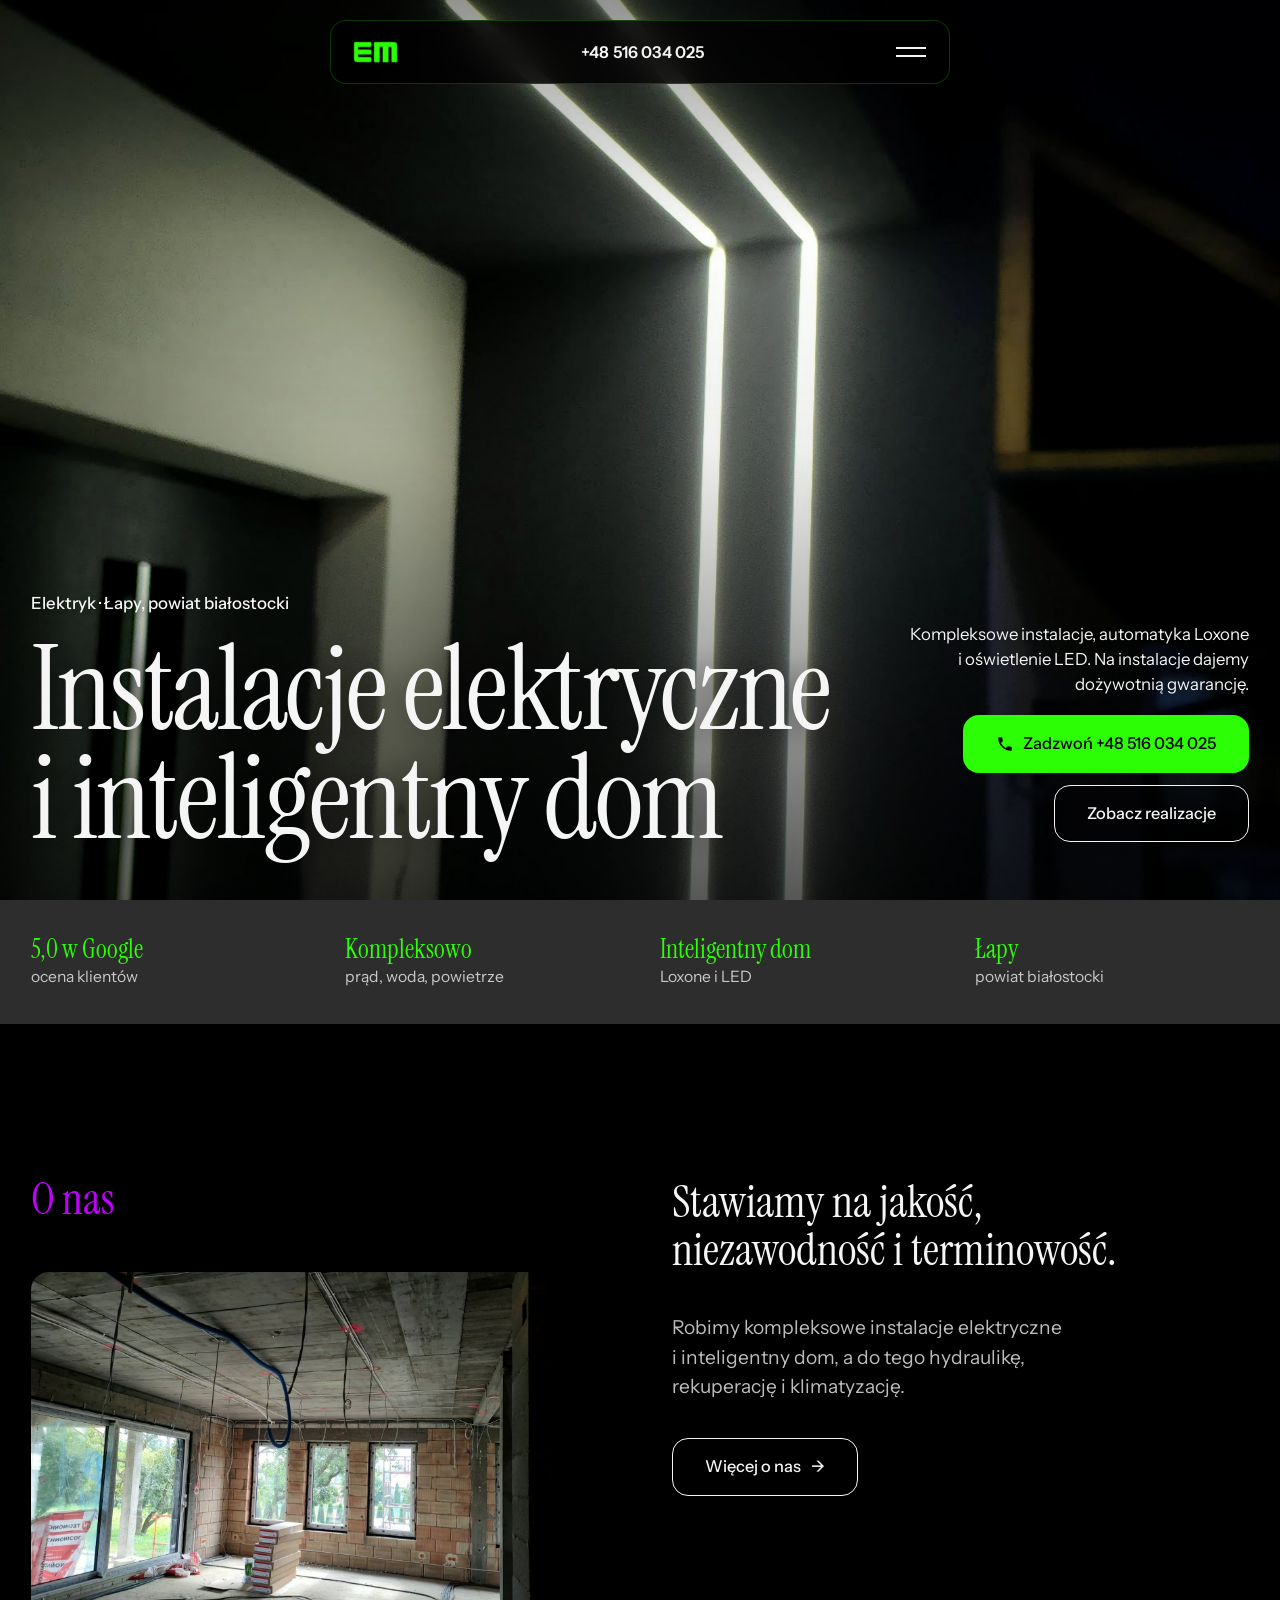
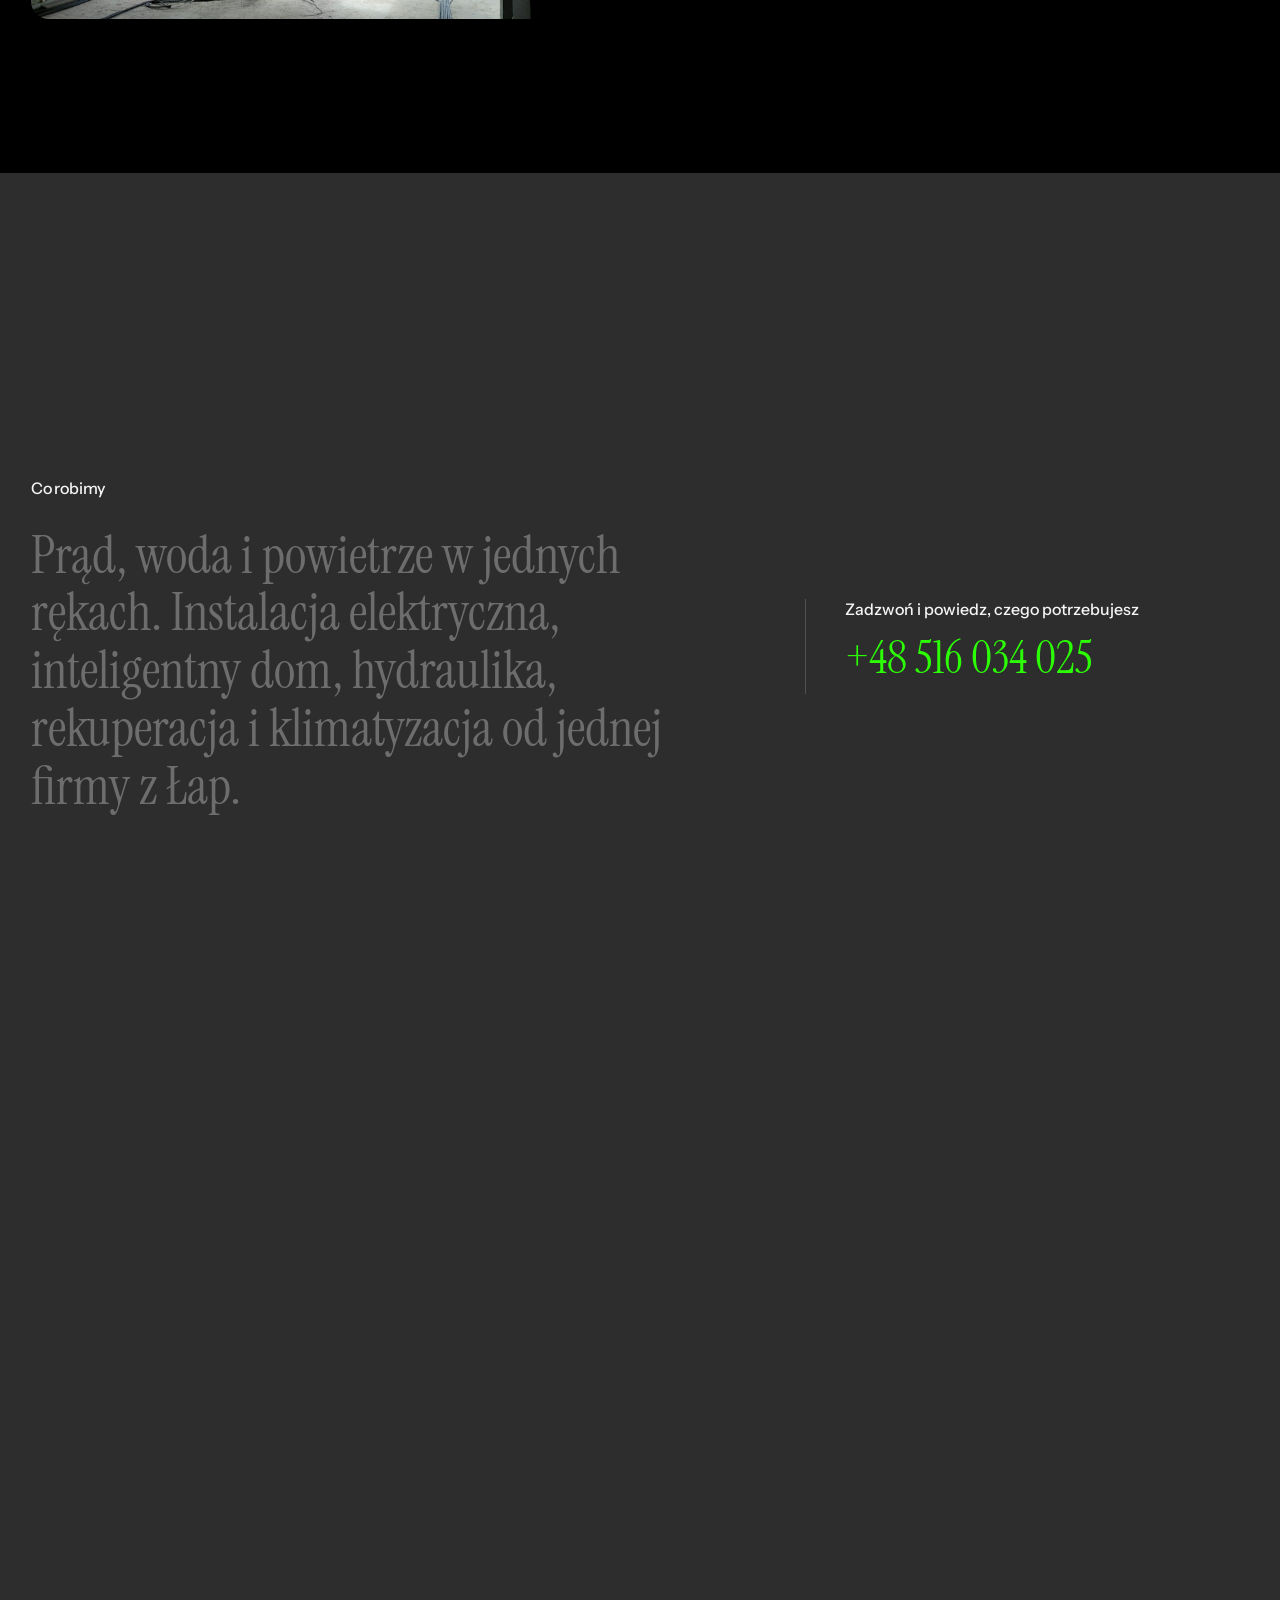
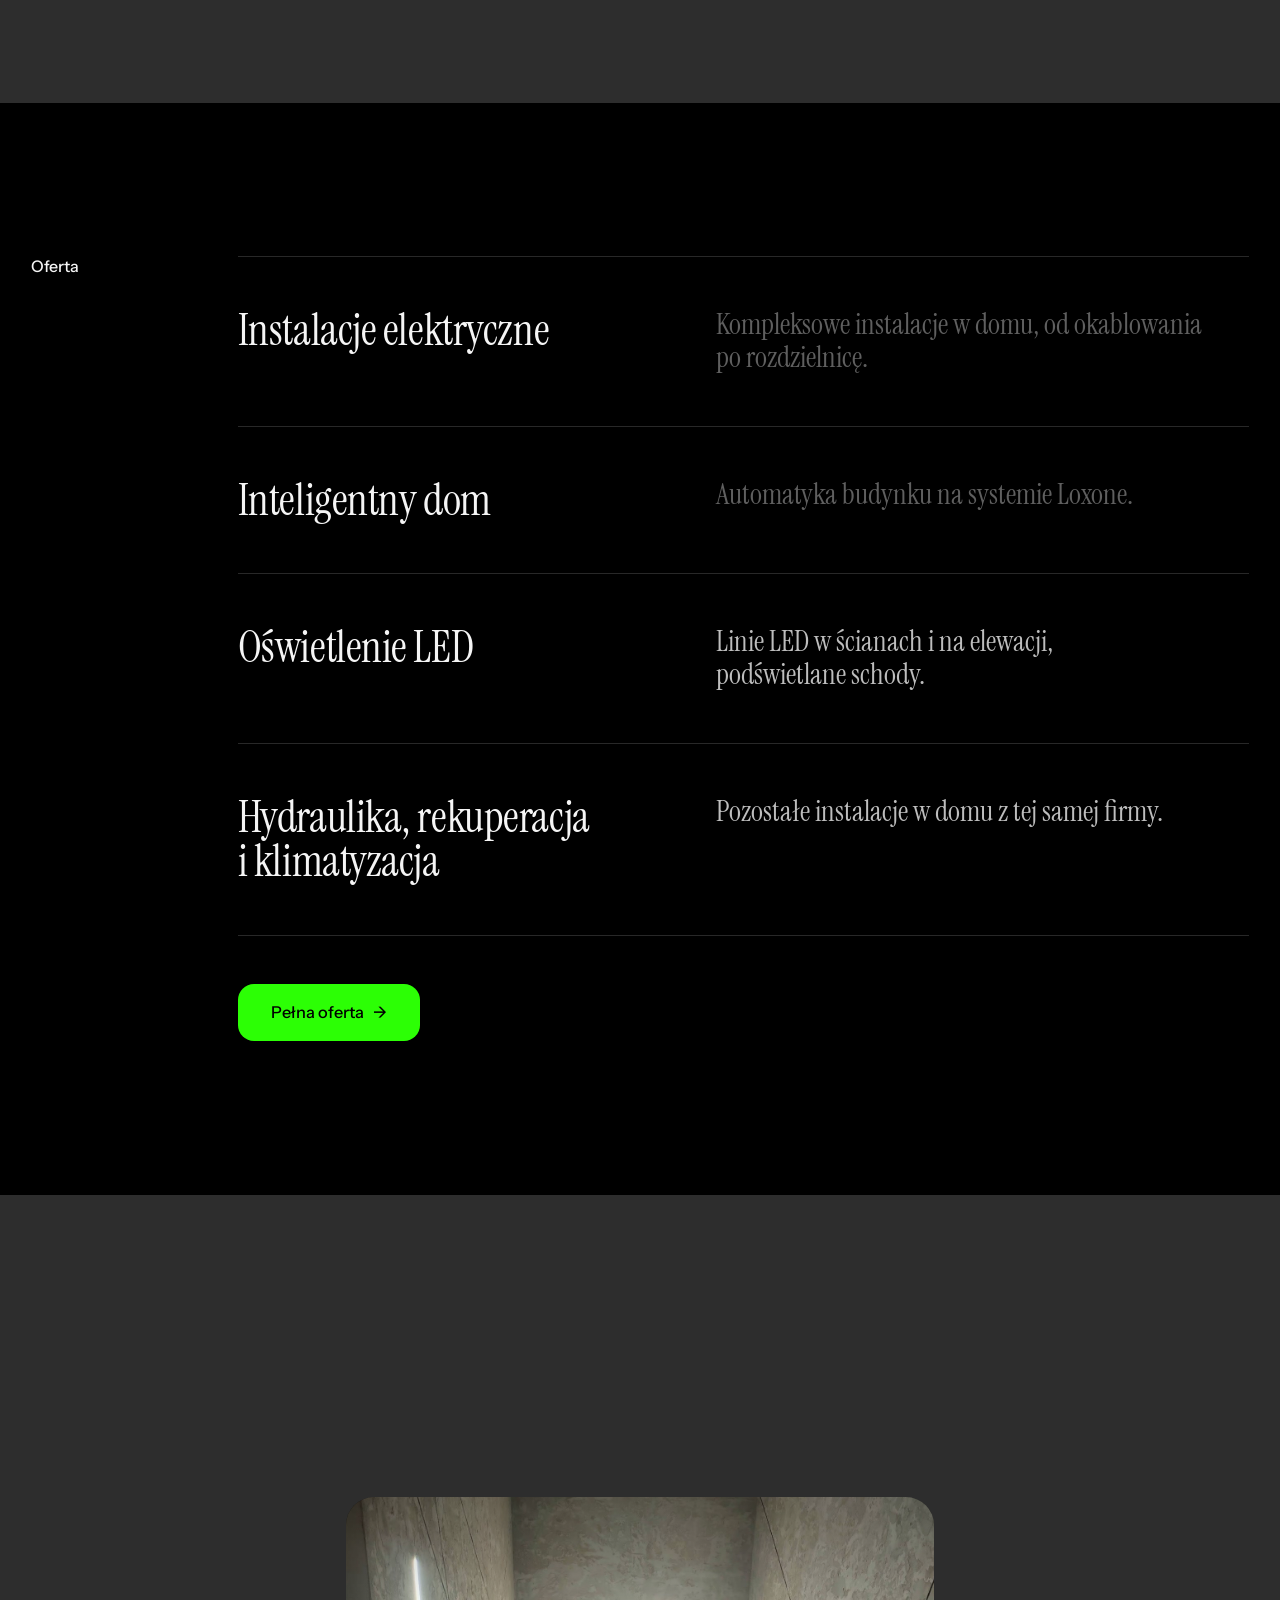
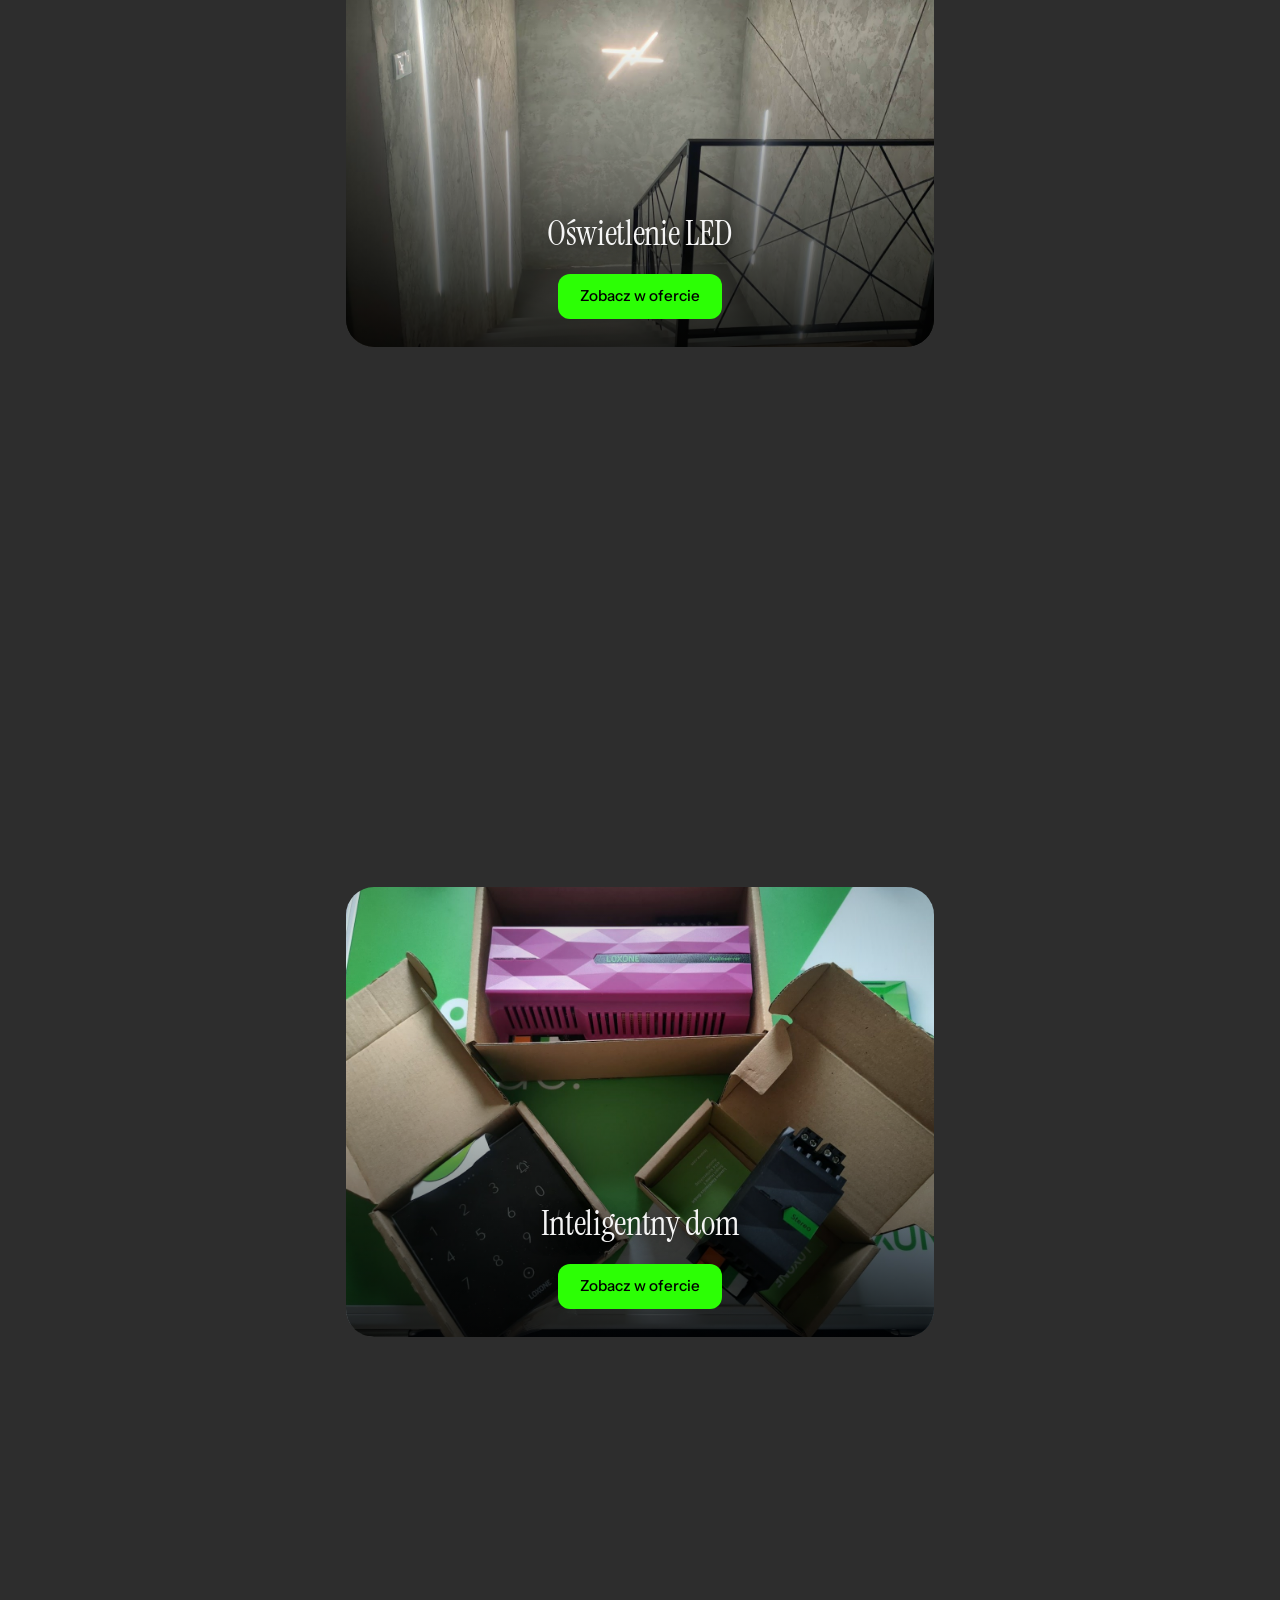
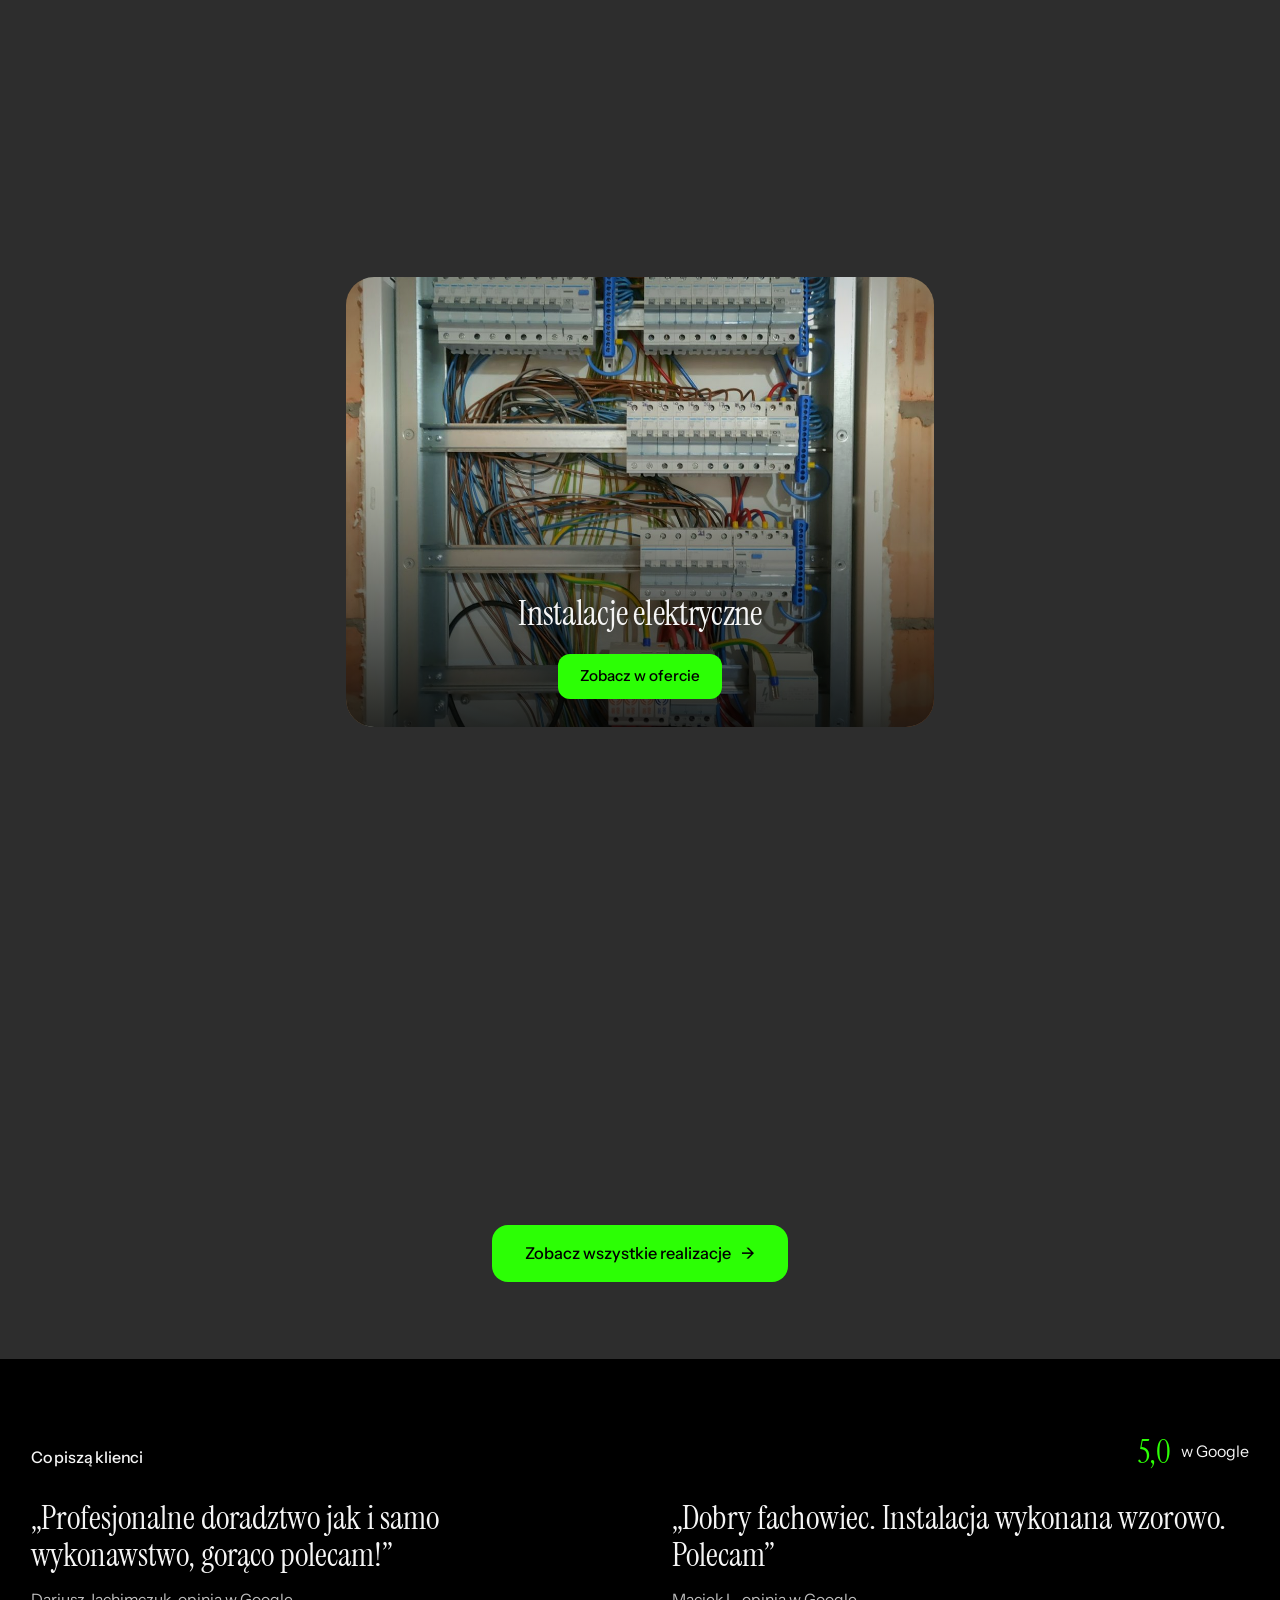
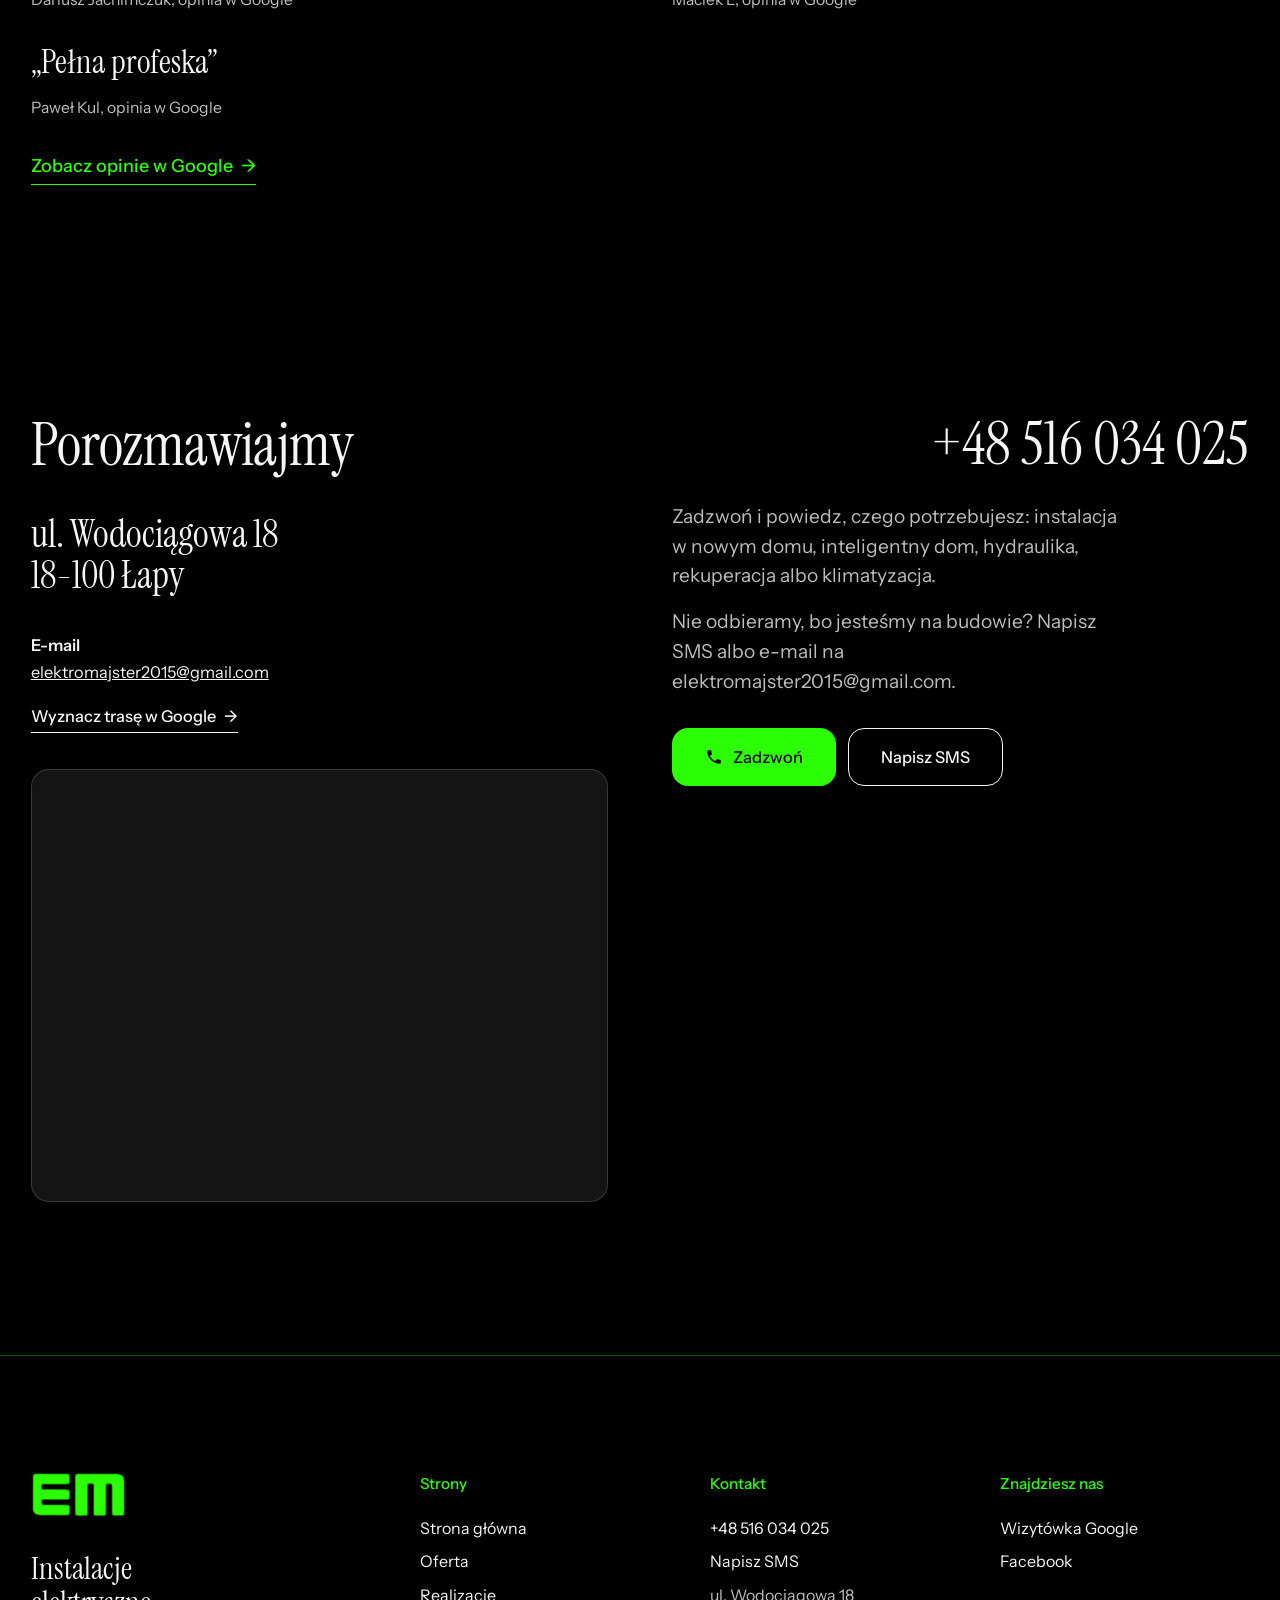
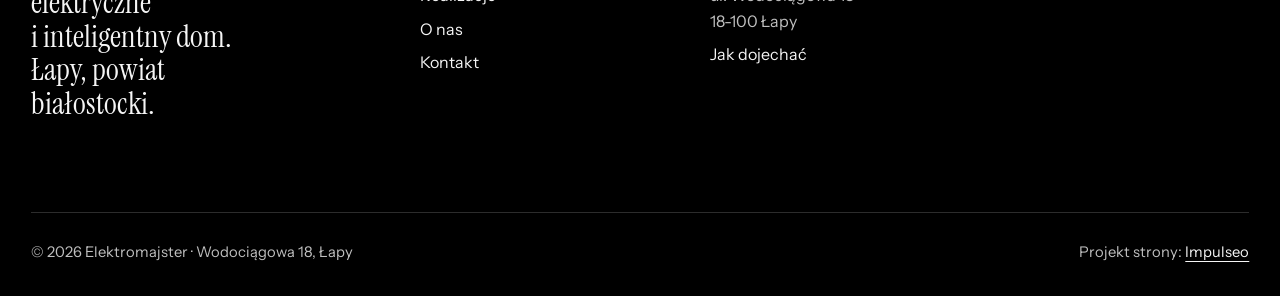
==== commit 94fba7d0: "Poprawki po radzie: uczciwe podpisy Loxone (zestaw pokazowy, sprzęt w kartonach), więźba zamiast str" ====
--- a/index.html
+++ b/index.html
@@ -25,10 +25,10 @@
 <link rel="preconnect" href="https://fonts.googleapis.com">
 <link rel="preconnect" href="https://fonts.gstatic.com" crossorigin>
 <link href="https://fonts.googleapis.com/css2?family=Instrument+Sans:wght@400..600&family=Instrument+Serif&display=swap" rel="stylesheet">
-<link rel="stylesheet" href="assets/styles.css?v=20261118a">
-<style>:root{--bone:#F5F5F5;--bone-hi:#141414;--cacao:#000000;--bordeaux:#2D2D2D;--carmine:#2CFF05;--brass:#2CFF05;--ink:#F5F5F5;--ink-2:#BDBDBD;--on-dark:#F5F5F5;--on-dark-2:rgba(245,245,245,.78);--line:rgba(245,245,245,.16);--line-dark:rgba(245,245,245,.18)}body,.bone{background:#000}.btn-main{color:#000}.btn-main:hover,.card:hover .btn{background:#BF00FF;color:#fff}.btn-brass{color:#000}.btn-brass:hover{background:#BF00FF;color:#fff}.btn-line:hover{background:#F5F5F5;border-color:#F5F5F5;color:#000}.label-serif,.dark .label-serif{color:#BF00FF}.svc-row p,.bone .rows-list dd,.bone .rows-list p{color:#BDBDBD}.link{color:#2CFF05}.contact h2{color:#F5F5F5}.big-phone:hover{color:#2CFF05}.faq summary::after{color:#BF00FF;border-color:rgba(191,0,255,.6)}.facts,.cards,.band{background:#2D2D2D}#opinie{background:#000}.foot{background:#000;border-top:1px solid rgba(44,255,5,.35)}.form input,.form textarea{background:#141414}.form input:focus,.form textarea:focus{background:#1E1E1E;border-color:#2CFF05}.form input::placeholder,.form textarea::placeholder{color:rgba(245,245,245,.6)}.map iframe{filter:grayscale(1) invert(.9) contrast(.9)}.hero-img{object-position:50% 30%}.hero h1{text-shadow:0 2px 30px rgba(0,0,0,.6)}.pill-logo .mark{width:auto;height:22px}.foot-logo .mark{width:auto;height:46px}.pill{background:rgba(0,0,0,.82);border:1px solid rgba(44,255,5,.22)}.pill.solid{background:rgba(0,0,0,.94)}.lb{background:rgba(0,0,0,.95)}.card{background:#141414}.card::after{background:linear-gradient(180deg,rgba(0,0,0,.2) 0%,rgba(0,0,0,0) 30%,rgba(0,0,0,.8) 100%)}.card h3{text-shadow:0 2px 18px rgba(0,0,0,.8)}.btn-on-photo{background:rgba(0,0,0,.35)}.js .reveal-text .w{color:rgba(245,245,245,.32)}.hero-cap,.card-cap,.phead-img .poglad{background:rgba(0,0,0,.6)}.menu-links a:hover,.menu-links a[aria-current="page"]{color:#2CFF05}@media (max-width:700px){.pill-logo .mark{height:17px}.callbar{background:#000;border-top:1px solid rgba(44,255,5,.3)}}</style>
+<link rel="stylesheet" href="assets/styles.css?v=20261118b">
+<style>:root{--bone:#F5F5F5;--bone-hi:#141414;--cacao:#000000;--bordeaux:#2D2D2D;--carmine:#2CFF05;--brass:#2CFF05;--ink:#F5F5F5;--ink-2:#BDBDBD;--on-dark:#F5F5F5;--on-dark-2:rgba(245,245,245,.78);--line:rgba(245,245,245,.16);--line-dark:rgba(245,245,245,.18)}body,.bone{background:#000}.btn-main{color:#000}.btn-main:hover,.card:hover .btn{background:#BF00FF;color:#fff}.btn-brass{color:#000}.btn-brass:hover{background:#BF00FF;color:#fff}.btn-line:hover{background:#F5F5F5;border-color:#F5F5F5;color:#000}.label-serif,.dark .label-serif{color:#BF00FF}.svc-row p,.bone .rows-list dd,.bone .rows-list p{color:#BDBDBD}.link{color:#2CFF05}.contact h2{color:#F5F5F5}.big-phone:hover{color:#2CFF05}.faq summary::after{color:#BF00FF;border-color:rgba(191,0,255,.6)}.facts,.cards,.band{background:#2D2D2D}#opinie{background:#000}.foot{background:#000;border-top:1px solid rgba(44,255,5,.35)}.form input,.form textarea{background:#141414}.form input:focus,.form textarea:focus{background:#1E1E1E;border-color:#2CFF05}.form input::placeholder,.form textarea::placeholder{color:rgba(245,245,245,.6)}.map iframe{filter:grayscale(1) invert(.9) contrast(.9)}.hero-img{object-position:50% 30%}.hero h1{text-shadow:0 2px 30px rgba(0,0,0,.6)}.pill-logo .mark{width:auto;height:22px}.foot-logo .mark{width:auto;height:46px}.pill{background:rgba(0,0,0,.82);border:1px solid rgba(44,255,5,.22)}.pill.solid{background:rgba(0,0,0,.94)}.lb{background:rgba(0,0,0,.95)}.card{background:#141414}.card::after{background:linear-gradient(180deg,rgba(0,0,0,.2) 0%,rgba(0,0,0,0) 30%,rgba(0,0,0,.8) 100%)}.card h3{color:#F5F5F5;text-shadow:0 2px 18px rgba(0,0,0,.85)}.btn-on-photo{background:rgba(0,0,0,.35)}.js .reveal-text .w{color:rgba(245,245,245,.32)}.hero-cap,.card-cap,.phead-img .poglad{background:rgba(0,0,0,.6)}.menu-links a:hover,.menu-links a[aria-current="page"]{color:#2CFF05}@media (max-width:700px){.pill-logo .mark{height:17px}.callbar{background:#000;border-top:1px solid rgba(44,255,5,.3)}}</style>
 <script src="assets/lenis.min.js?v=1.1.20" defer></script>
-<script src="assets/main.js?v=20261118a" defer></script>
+<script src="assets/main.js?v=20261118b" defer></script>
 </head>
 <body>
 <a class="skip" href="#tresc">Przejdź do treści</a>
@@ -49,7 +49,6 @@
     <div class="menu-side">
       <div><b>Telefon</b><a href="tel:+48516034025">+48 516 034 025</a></div>
       <div><b>Adres</b>Wodociągowa 18, Łapy</div>
-      <div><b>Godziny</b>Czynne całą dobę</div>
     </div>
   </div>
 </div>
@@ -62,7 +61,7 @@
       <h1>Instalacje elektryczne i&nbsp;inteligentny dom</h1>
     </div>
     <div class="hero-side">
-      <p>Kompleksowe instalacje, automatyka i&nbsp;oświetlenie LED. Na instalacje dajemy dożywotnią gwarancję.</p>
+      <p>Kompleksowe instalacje, automatyka Loxone i&nbsp;oświetlenie LED. Na instalacje dajemy dożywotnią gwarancję.</p>
       <div class="btn-row">
         <a class="btn btn-main hero-call" href="tel:+48516034025"><svg class="ico" viewBox="0 0 24 24" fill="none" aria-hidden="true"><path d="M6.6 10.8a15.5 15.5 0 0 0 6.6 6.6l2.2-2.2a1 1 0 0 1 1-.24 11.4 11.4 0 0 0 3.6.58 1 1 0 0 1 1 1V20a1 1 0 0 1-1 1A17 17 0 0 1 3 4a1 1 0 0 1 1-1h3.5a1 1 0 0 1 1 1c0 1.25.2 2.45.57 3.57a1 1 0 0 1-.25 1L6.6 10.8Z" fill="currentColor"/></svg>Zadzwoń +48 516 034 025</a>
         <a class="btn btn-line btn-on-photo" href="realizacje.html">Zobacz realizacje</a>
@@ -74,8 +73,8 @@
 <section class="facts cacao dark" aria-label="Najważniejsze informacje">
   <ul class="wrap facts-list">
     <li><b>5,0 w Google</b>ocena klientów</li>
-    <li><b>Dożywotnia gwarancja</b>na instalacje</li>
-    <li><b>Inteligentny dom</b>automatyka i LED</li>
+    <li><b>Kompleksowo</b>prąd, woda, powietrze</li>
+    <li><b>Inteligentny dom</b>Loxone i LED</li>
     <li><b>Łapy</b>powiat białostocki</li>
   </ul>
 </section>
@@ -83,11 +82,11 @@
 <section class="sec bone" id="o-nas">
   <div class="wrap about">
     <div class="about-left up">
-      <p class="label-serif">O&nbsp;nas</p><figure class="about-fig"><img src="img/loxone-szafa.jpg" width="1600" height="1200" alt="Szafa sterownicza inteligentnego domu z&nbsp;modułami Loxone" loading="lazy"></figure>
+      <p class="label-serif">O&nbsp;nas</p><figure class="about-fig"><img src="img/okablowanie-dom.jpg" width="1538" height="1132" alt="Dom w&nbsp;stanie surowym z&nbsp;rozprowadzonym okablowaniem" loading="lazy"></figure>
     </div>
     <div class="about-right up">
       <p class="statement">Stawiamy na jakość, niezawodność i&nbsp;terminowość.</p>
-      <p class="lead">Robimy kompleksowe instalacje elektryczne i&nbsp;inteligentny dom, a&nbsp;do tego hydraulikę, rekuperację i&nbsp;klimatyzację. Na instalacje dajemy dożywotnią gwarancję.</p>
+      <p class="lead">Robimy kompleksowe instalacje elektryczne i&nbsp;inteligentny dom, a&nbsp;do tego hydraulikę, rekuperację i&nbsp;klimatyzację.</p>
       <div class="btn-row"><a class="btn btn-line" href="o-nas.html">Więcej o&nbsp;nas <span aria-hidden="true">→</span></a></div>
     </div>
   </div>
@@ -102,7 +101,7 @@
     <aside class="reveal-aside">
       <p class="label">Zadzwoń i powiedz, czego potrzebujesz</p>
       <a class="reveal-phone" href="tel:+48516034025">+48 516 034 025</a>
-      <p>Czynne całą dobę</p>
+      <p></p>
     </aside>
   </div>
 </section>
@@ -113,7 +112,7 @@
     <div>
       <div class="svc-list">
       <a class="svc-row" href="oferta.html#instalacje"><h3>Instalacje elektryczne</h3><p>Kompleksowe instalacje w&nbsp;domu, od okablowania po rozdzielnicę.</p></a>
-      <a class="svc-row" href="oferta.html#inteligentny-dom"><h3>Inteligentny dom</h3><p>Automatyka budynku: światło i&nbsp;urządzenia sterowane z&nbsp;jednego systemu.</p></a>
+      <a class="svc-row" href="oferta.html#inteligentny-dom"><h3>Inteligentny dom</h3><p>Automatyka budynku na systemie Loxone.</p></a>
       <a class="svc-row" href="oferta.html#led"><h3>Oświetlenie LED</h3><p>Linie LED w&nbsp;ścianach i&nbsp;na elewacji, podświetlane schody.</p></a>
       <a class="svc-row" href="oferta.html#hydraulika"><h3>Hydraulika, rekuperacja i&nbsp;klimatyzacja</h3><p>Pozostałe instalacje w&nbsp;domu z&nbsp;tej samej firmy.</p></a>
       </div>
@@ -127,7 +126,7 @@
     <a class="card" href="oferta.html#led"><img src="img/klatka-led.jpg" width="1538" height="1134" alt="Klatka schodowa z&nbsp;pionowymi liniami LED w&nbsp;ścianach i&nbsp;świecącym znakiem" decoding="async"><span class="card-in"><h3>Oświetlenie LED</h3><span class="btn btn-main btn-sm">Zobacz w&nbsp;ofercie</span></span></a>
   </div></div>
   <div class="card-wrap"><div class="card-stick">
-    <a class="card" href="oferta.html#inteligentny-dom"><img src="img/loxone-sprzet.jpg" width="1560" height="1160" alt="Moduły i&nbsp;czujniki inteligentnego domu Loxone przed montażem" loading="lazy" decoding="async"><span class="card-in"><h3>Inteligentny dom</h3><span class="btn btn-main btn-sm">Zobacz w&nbsp;ofercie</span></span></a>
+    <a class="card" href="oferta.html#inteligentny-dom"><img src="img/loxone-sprzet.jpg" width="1560" height="1160" alt="Sprzęt Loxone w&nbsp;kartonach przed montażem: Audioserver, klawiatura kodowa i&nbsp;moduł" loading="lazy" decoding="async"><span class="card-in"><h3>Inteligentny dom</h3><span class="btn btn-main btn-sm">Zobacz w&nbsp;ofercie</span></span></a>
   </div></div>
   <div class="card-wrap"><div class="card-stick">
     <a class="card" href="oferta.html#instalacje"><img src="img/rozdzielnica.jpg" width="1193" height="1600" alt="Rozdzielnica z&nbsp;zabezpieczeniami w&nbsp;nowym domu" loading="lazy" decoding="async"><span class="card-in"><h3>Instalacje elektryczne</h3><span class="btn btn-main btn-sm">Zobacz w&nbsp;ofercie</span></span></a>
@@ -157,7 +156,6 @@
       <h2>Porozmawiajmy</h2>
       <p class="big-addr">ul. Wodociągowa 18<br>18-100 Łapy</p>
       <div class="contact-meta">
-        <p><b>Godziny</b>Czynne całą dobę</p>
         <p><b>E-mail</b><a href="mailto:elektromajster2015@gmail.com">elektromajster2015@gmail.com</a></p>
         <p><a class="link" href="https://maps.google.com/?cid=16073012618360653620" target="_blank" rel="noopener">Wyznacz trasę w&nbsp;Google <span aria-hidden="true">→</span></a></p>
       </div>
@@ -166,7 +164,7 @@
     <div class="contact-right up" id="formularz">
       <a class="big-phone" href="tel:+48516034025">+48 516 034 025</a>
       <p class="lead">Zadzwoń i&nbsp;powiedz, czego potrzebujesz: instalacja w&nbsp;nowym domu, inteligentny dom, hydraulika, rekuperacja albo klimatyzacja.</p>
-      <p class="lead" style="margin-top:16px">Możesz też napisać SMS albo e-mail na elektromajster2015@gmail.com.</p>
+      <p class="lead" style="margin-top:16px">Nie odbieramy, bo jesteśmy na budowie? Napisz SMS albo e-mail na elektromajster2015@gmail.com.</p>
       <div class="contact-cta">
         <a class="btn btn-main" href="tel:+48516034025"><svg class="ico" viewBox="0 0 24 24" fill="none" aria-hidden="true"><path d="M6.6 10.8a15.5 15.5 0 0 0 6.6 6.6l2.2-2.2a1 1 0 0 1 1-.24 11.4 11.4 0 0 0 3.6.58 1 1 0 0 1 1 1V20a1 1 0 0 1-1 1A17 17 0 0 1 3 4a1 1 0 0 1 1-1h3.5a1 1 0 0 1 1 1c0 1.25.2 2.45.57 3.57a1 1 0 0 1-.25 1L6.6 10.8Z" fill="currentColor"/></svg>Zadzwoń</a>
         <a class="btn btn-line" href="sms:+48516034025?body=Dzie%C5%84%20dobry%2C%20pytam%20o%3A%20%28instalacja%20elektryczna%2Finteligentny%20dom%2Fhydraulika%2Frekuperacja%2Fklimatyzacja%29.%20Miejscowo%C5%9B%C4%87%3A%20...">Napisz SMS</a>
@@ -186,8 +184,8 @@
       <div><h4>Kontakt</h4><ul>
         <li><a href="tel:+48516034025">+48 516 034 025</a></li><li><a href="sms:+48516034025?body=Dzie%C5%84%20dobry%2C%20pytam%20o%3A%20%28instalacja%20elektryczna%2Finteligentny%20dom%2Fhydraulika%2Frekuperacja%2Fklimatyzacja%29.%20Miejscowo%C5%9B%C4%87%3A%20...">Napisz SMS</a></li><li>ul. Wodociągowa 18<br>18-100 Łapy</li><li><a href="https://maps.google.com/?cid=16073012618360653620" target="_blank" rel="noopener">Jak dojechać</a></li>
       </ul></div>
-      <div><h4>Godziny</h4><ul>
-        <li>Czynne całą dobę</li><li><a href="https://maps.google.com/?cid=16073012618360653620" target="_blank" rel="noopener">Wizytówka Google</a></li><li><a href="https://www.facebook.com/elektromajsterpodlasie/" target="_blank" rel="noopener">Facebook</a></li>
+      <div><h4>Znajdziesz nas</h4><ul>
+        <li><a href="https://maps.google.com/?cid=16073012618360653620" target="_blank" rel="noopener">Wizytówka Google</a></li><li><a href="https://www.facebook.com/elektromajsterpodlasie/" target="_blank" rel="noopener">Facebook</a></li>
       </ul></div>
     </div>
     <div class="foot-bottom">
